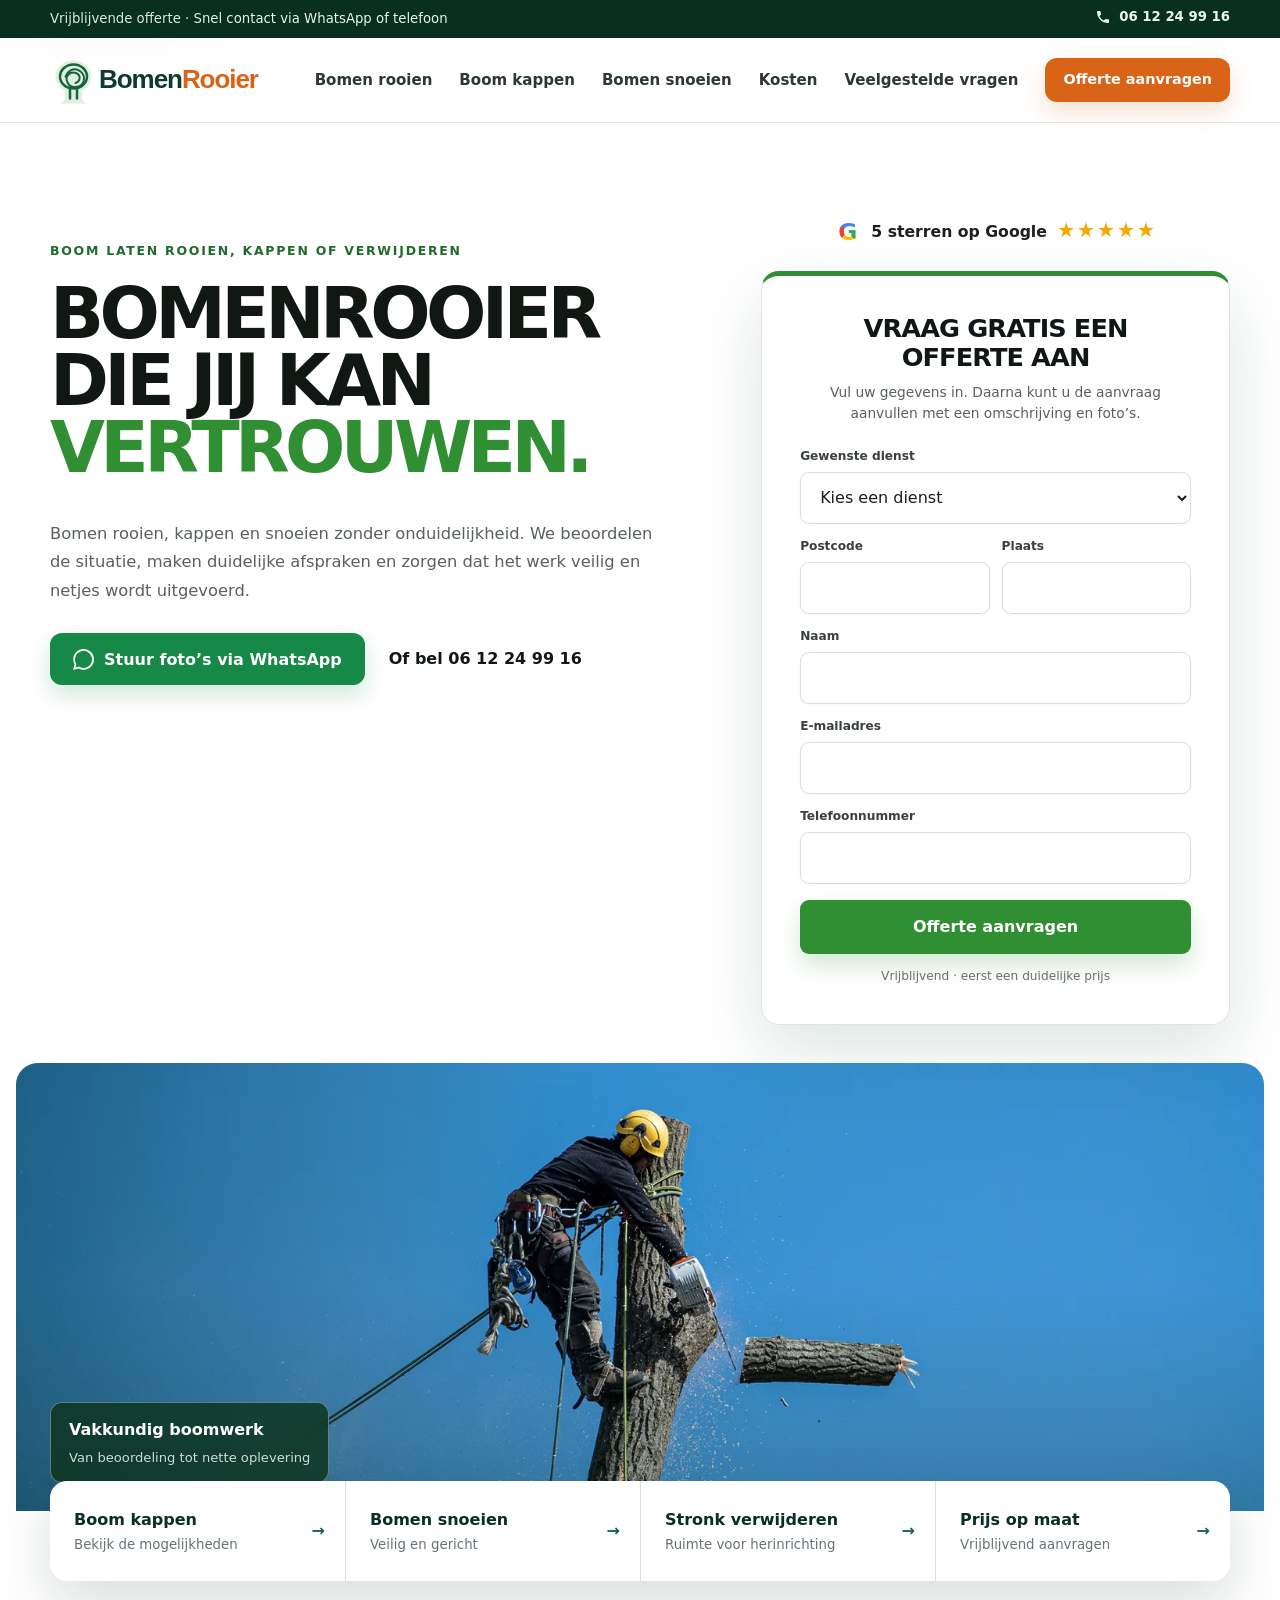
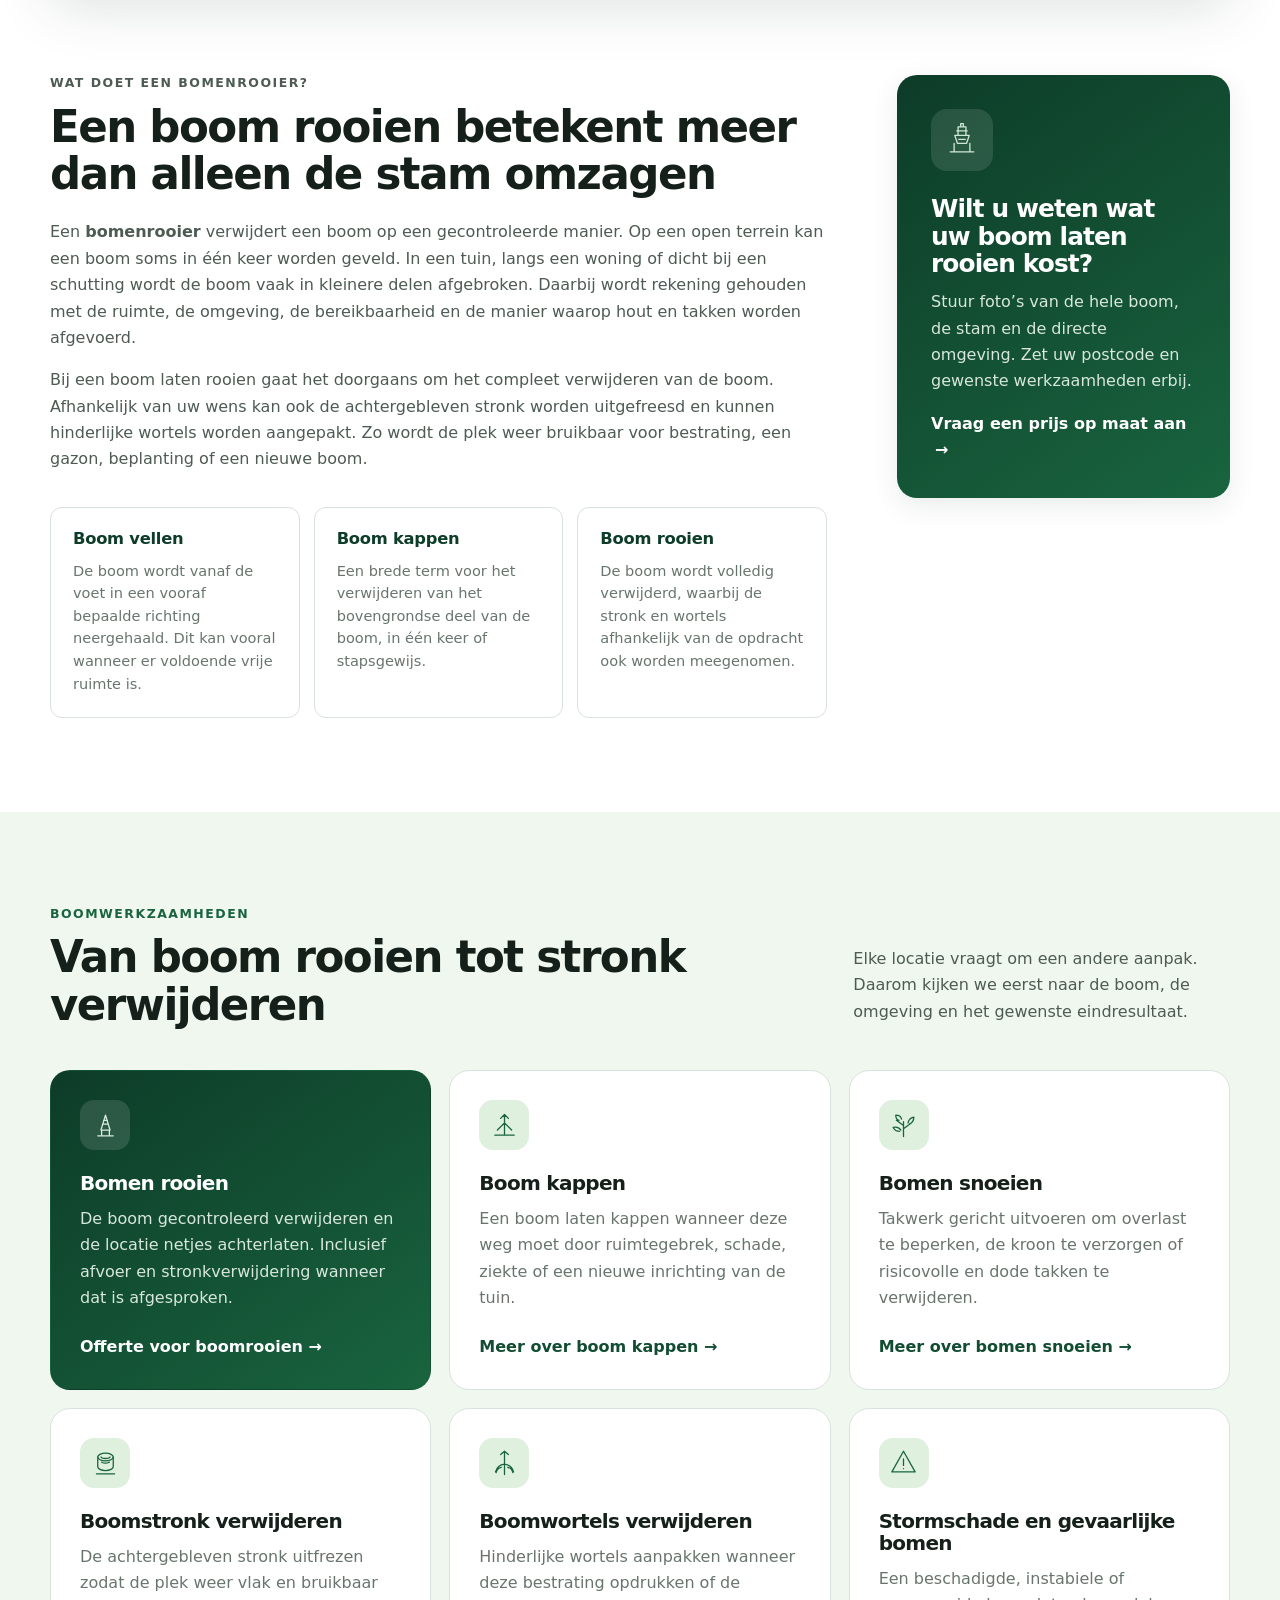
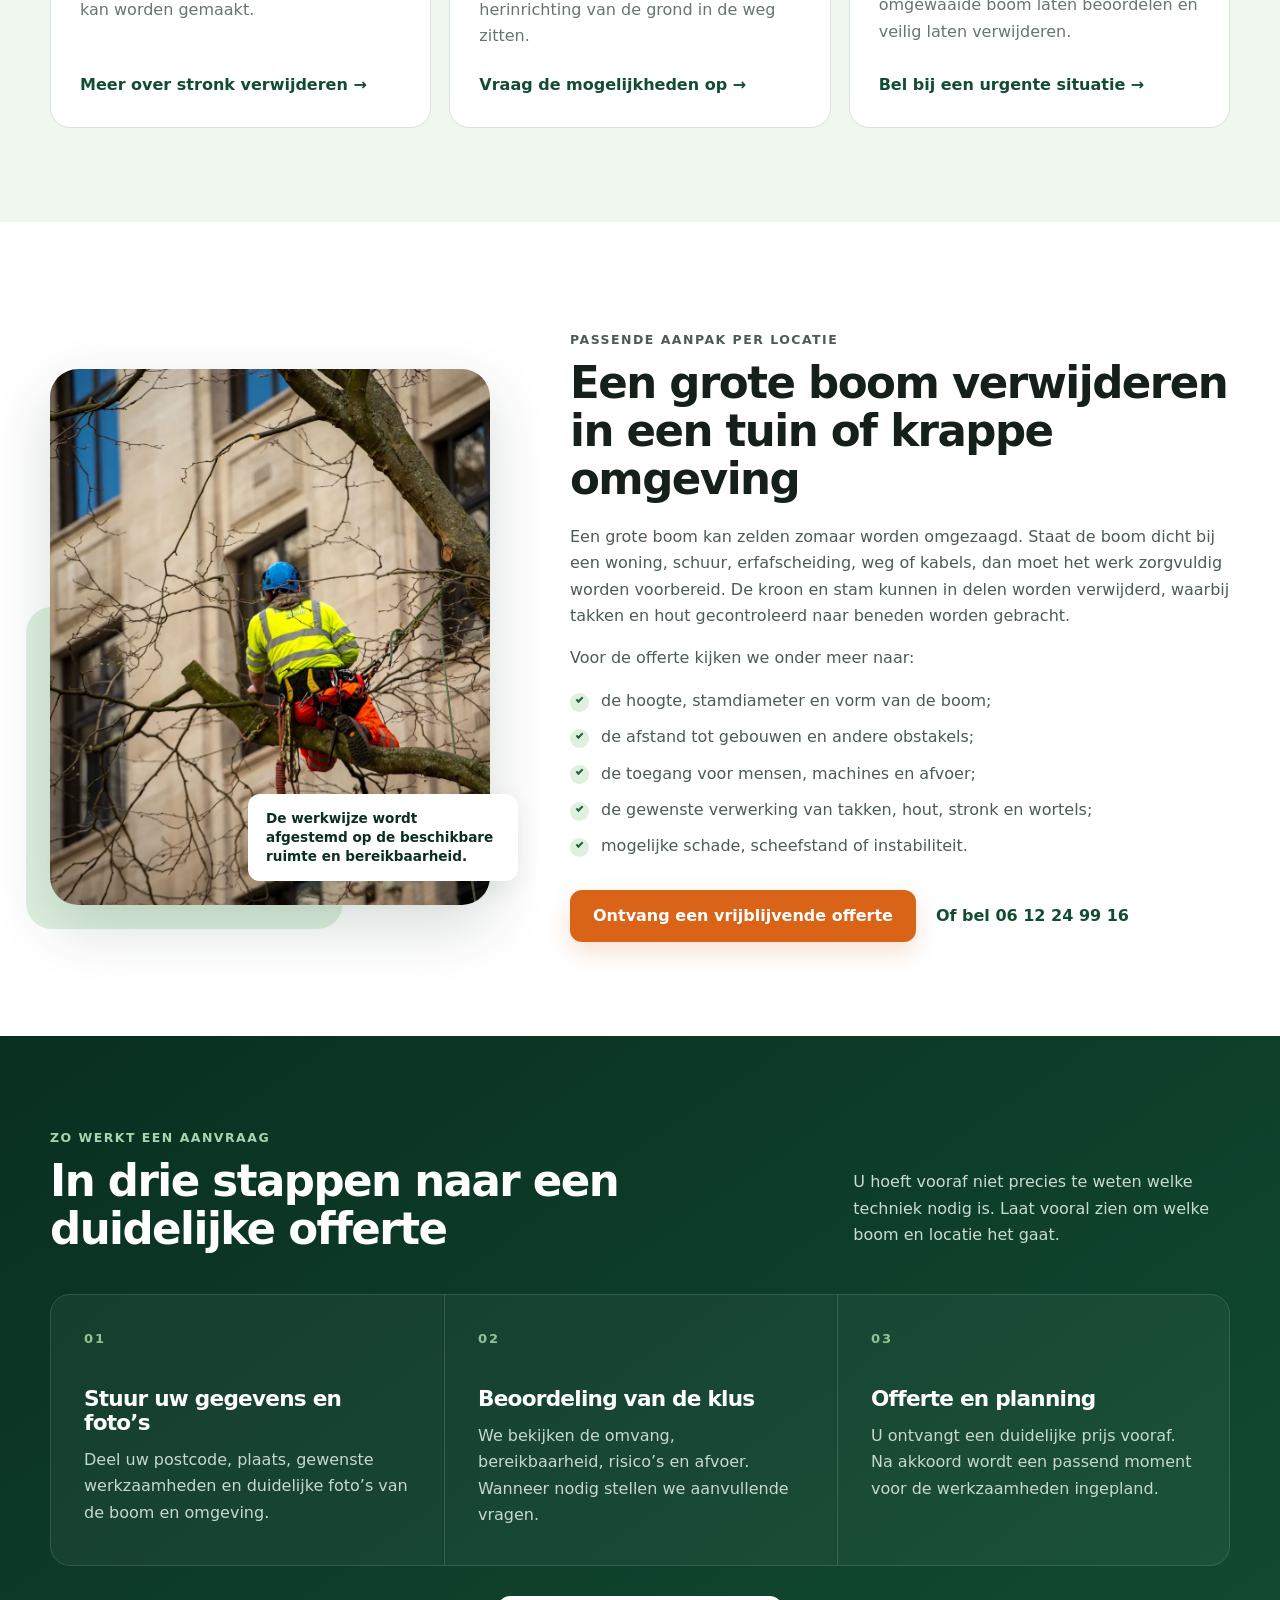
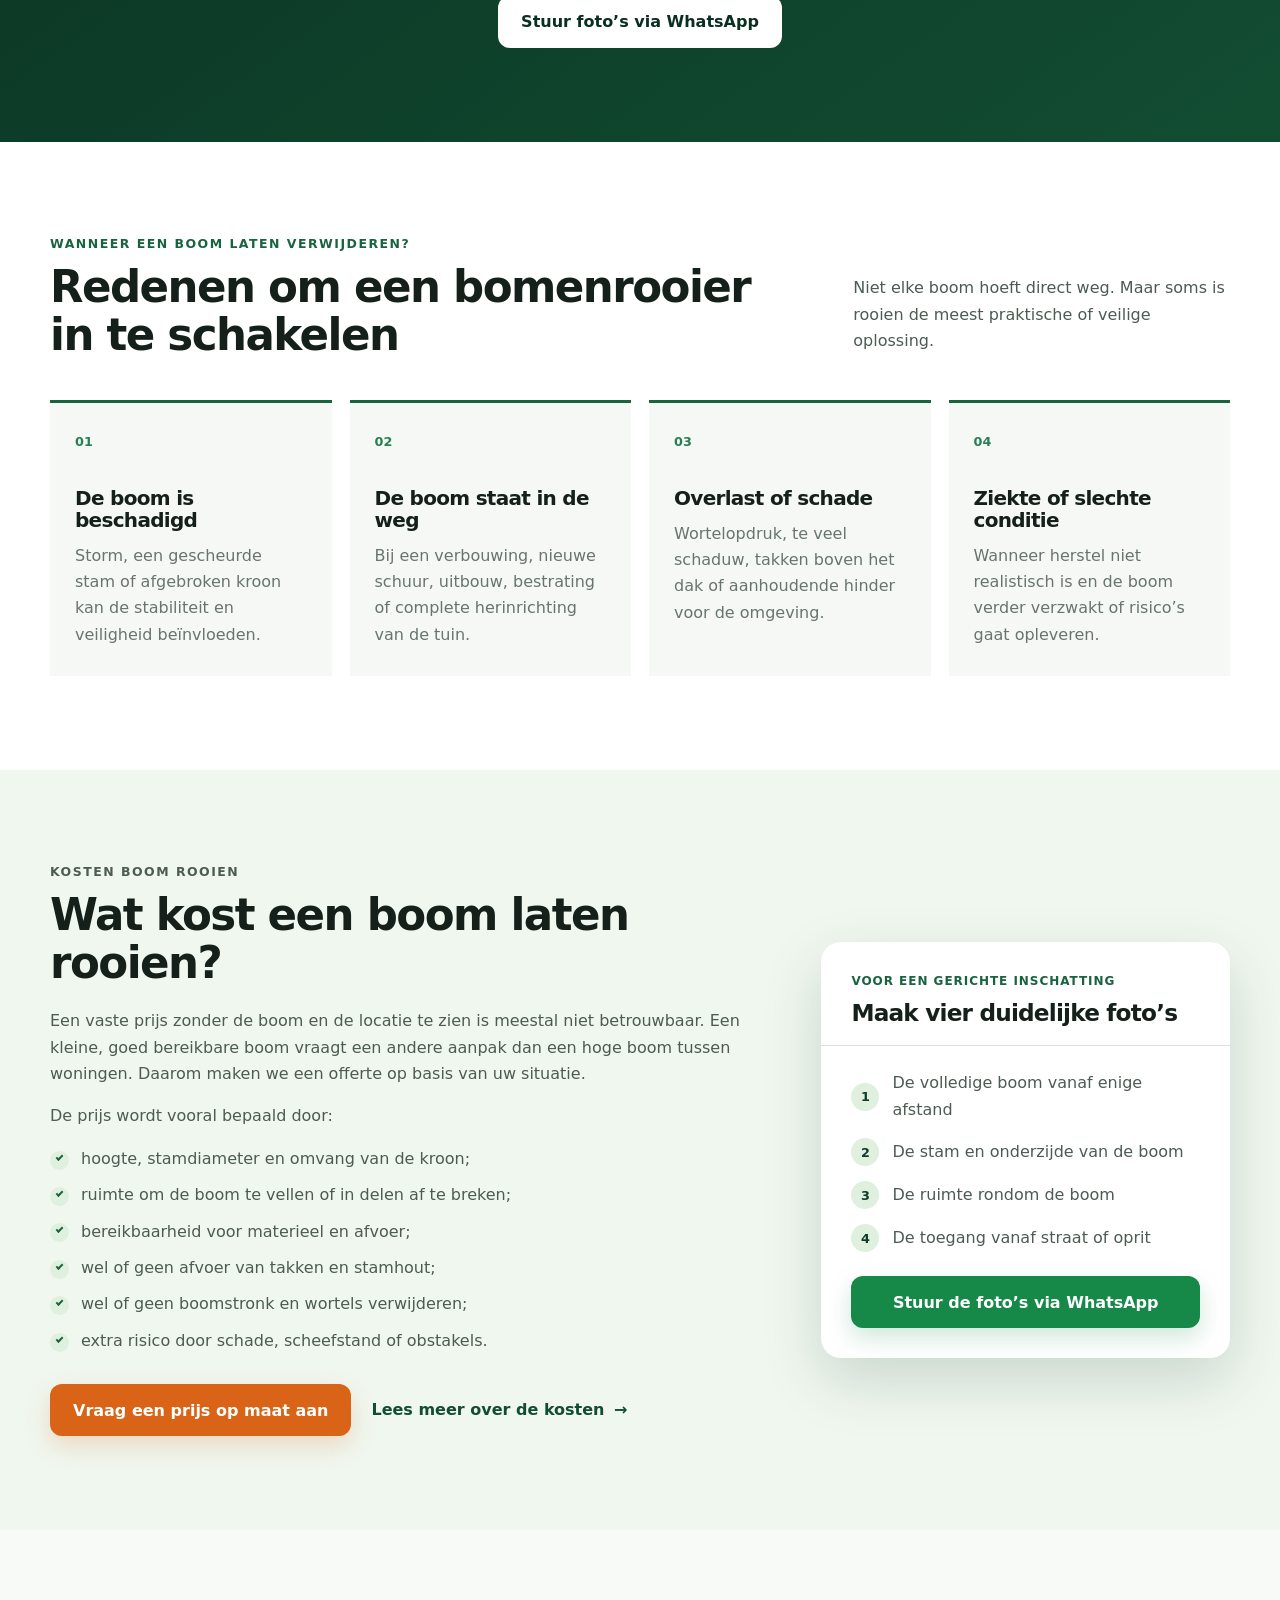
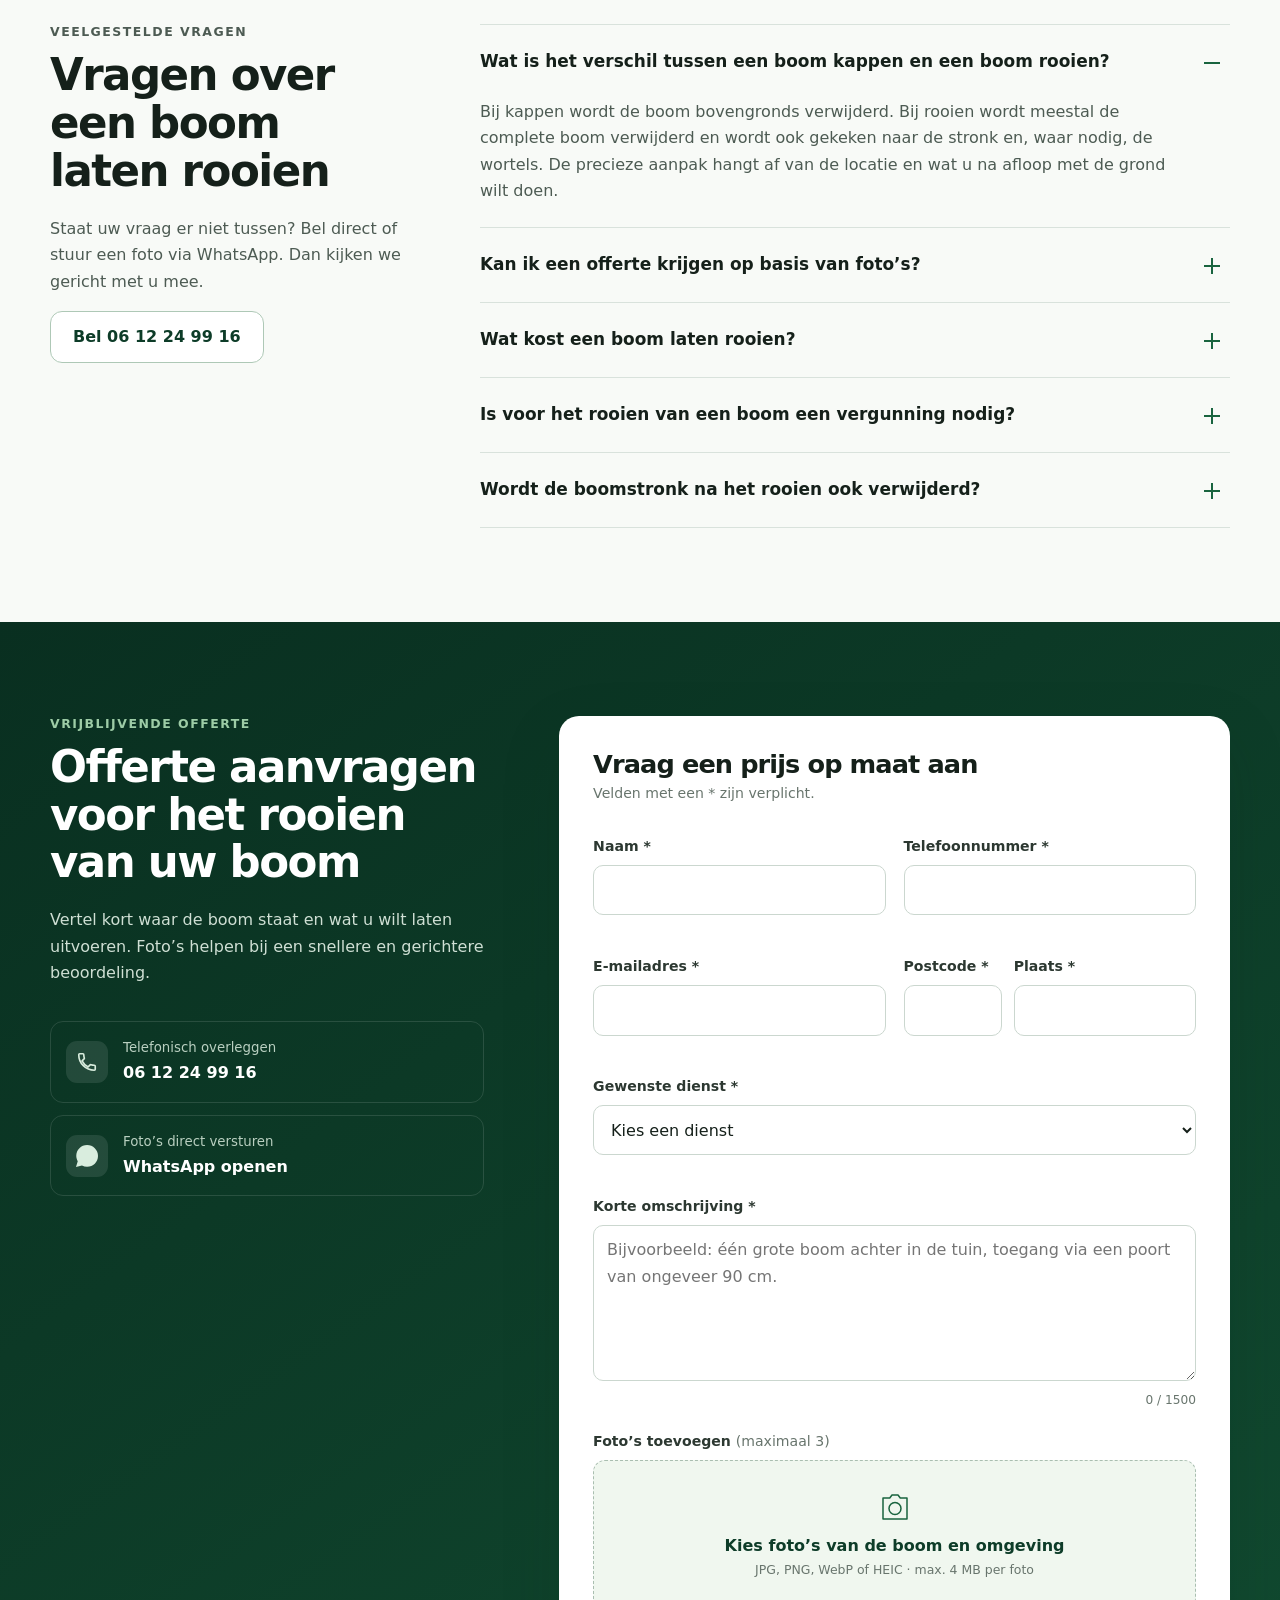
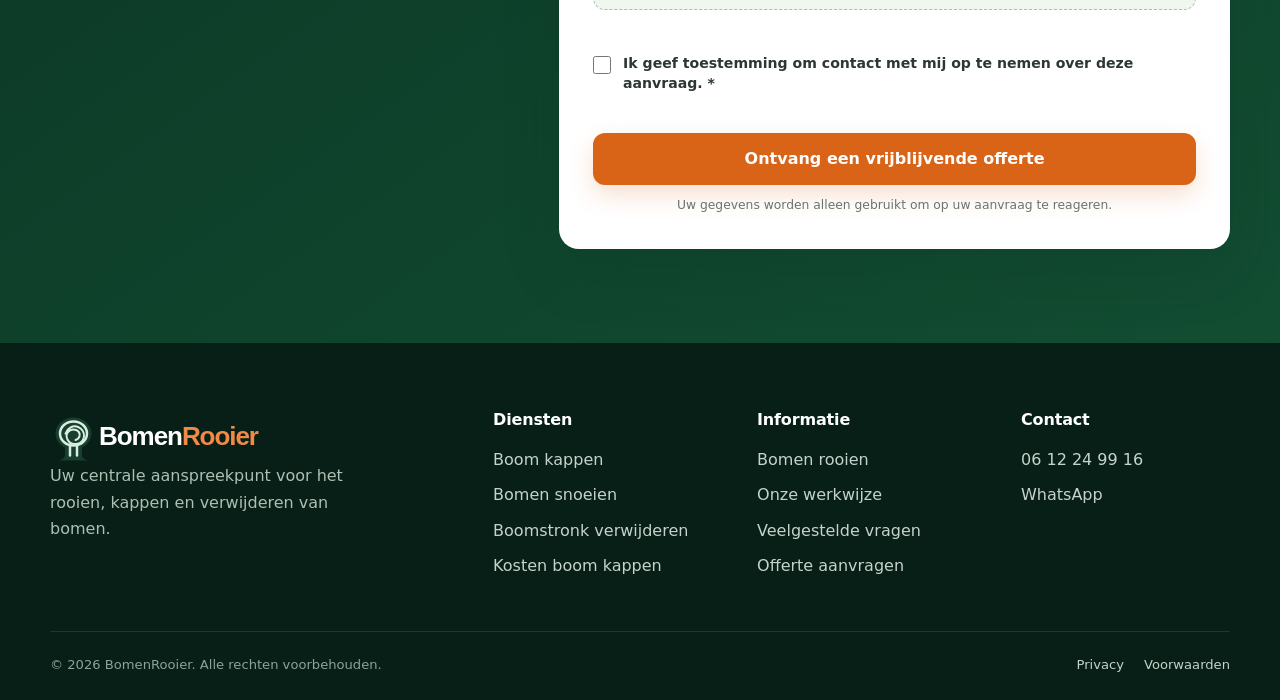
==== index.html @ 253376a5 "Implement trust-hero section with form and styles Added a new trust-hero section with styles and a q" ====
<!doctype html>
<html lang="nl">
<head>
  <meta charset="utf-8">
  <meta name="viewport" content="width=device-width, initial-scale=1, viewport-fit=cover">
  <title>Bomenrooier nodig? Boom laten rooien | BomenRooier</title>
  <meta name="description" content="Een boom laten rooien, kappen of verwijderen? Vraag BomenRooier vrijblijvend om een duidelijke offerte. Stuur foto’s via WhatsApp of bel direct.">
  <meta name="robots" content="index, follow, max-image-preview:large">
  <link rel="canonical" href="https://bomenrooier.nl/">
  <meta name="theme-color" content="#124d32">

  <meta property="og:type" content="website">
  <meta property="og:locale" content="nl_NL">
  <meta property="og:site_name" content="BomenRooier">
  <meta property="og:title" content="Uw bomenrooier voor het rooien van bomen">
  <meta property="og:description" content="Ontvang een vrijblijvende offerte voor het rooien, kappen of verwijderen van een boom.">
  <meta property="og:url" content="https://bomenrooier.nl/">
  <meta property="og:image" content="https://bomenrooier.nl/assets/images/bomenrooier-open-graph.webp">
  <meta property="og:image:width" content="1200">
  <meta property="og:image:height" content="630">
  <meta property="og:image:alt" content="BomenRooier voor het professioneel rooien van bomen">
  <meta name="twitter:card" content="summary_large_image">

  <link rel="icon" href="./favicon.svg" type="image/svg+xml">
  <link rel="apple-touch-icon" href="./assets/icons/apple-touch-icon.png">
  <link rel="manifest" href="./site.webmanifest">
  <link rel="preload" href="./assets/images/bomenrooier-boom-rooien.webp" as="image" type="image/webp" fetchpriority="high">
  <link rel="stylesheet" href="./assets/css/styles.css">


  <style>
    /* Nieuwe homepagehero – bewust met unieke klassennamen zodat de bestaande styling intact blijft. */
    .trust-hero {
      --hero-green: #2f8f32;
      --hero-green-dark: #1f6c2a;
      --hero-text: #111713;
      --hero-muted: #59615b;
      --hero-border: #dfe6df;
      background: #fff;
      overflow: hidden;
    }

    .trust-hero__top {
      display: grid;
      grid-template-columns: minmax(0, 1.14fr) minmax(380px, .86fr);
      gap: clamp(48px, 7vw, 112px);
      align-items: start;
      padding-top: clamp(56px, 7vw, 104px);
      padding-bottom: clamp(24px, 3vw, 44px);
    }

    .trust-hero__copy {
      padding-top: clamp(16px, 2.2vw, 34px);
      max-width: 760px;
    }

    .trust-hero__eyebrow {
      margin: 0 0 20px;
      color: var(--hero-green-dark);
      font-size: .78rem;
      font-weight: 800;
      letter-spacing: .14em;
      text-transform: uppercase;
    }

    .trust-hero__title {
      display: flex;
      flex-direction: column;
      gap: 0;
      margin: 0;
      color: var(--hero-text);
      font-size: clamp(3.25rem, 5.55vw, 6rem);
      font-weight: 850;
      letter-spacing: -.065em;
      line-height: .94;
      text-transform: uppercase;
    }

    .trust-hero__title span,
    .trust-hero__title strong {
      display: block;
      font: inherit;
    }

    .trust-hero__title strong {
      color: var(--hero-green);
    }

    .trust-hero__intro {
      max-width: 700px;
      margin: clamp(24px, 3vw, 38px) 0 0;
      color: var(--hero-muted);
      font-size: clamp(1.02rem, 1.25vw, 1.18rem);
      line-height: 1.75;
    }

    .trust-hero__links {
      display: flex;
      flex-wrap: wrap;
      align-items: center;
      gap: 18px 24px;
      margin-top: 28px;
    }

    .trust-hero__phone {
      color: var(--hero-text);
      font-weight: 750;
      text-decoration: none;
    }

    .trust-hero__phone:hover {
      color: var(--hero-green-dark);
      text-decoration: underline;
      text-underline-offset: 4px;
    }

    .trust-hero__conversion {
      position: relative;
      z-index: 3;
    }

    .trust-hero__rating {
      display: flex;
      align-items: center;
      justify-content: center;
      gap: 10px;
      min-height: 38px;
      margin: 0 0 20px;
      color: #1d211e;
      font-size: .98rem;
      white-space: nowrap;
    }

    .trust-hero__google {
      display: inline-grid;
      place-items: center;
      width: 27px;
      height: 27px;
      font-size: 1.45rem;
      font-weight: 900;
      line-height: 1;
      background: conic-gradient(from -45deg, #4285f4 0 25%, #34a853 0 50%, #fbbc05 0 75%, #ea4335 0);
      -webkit-background-clip: text;
      background-clip: text;
      color: transparent;
    }

    .trust-hero__stars {
      color: #f2aa00;
      font-size: 1.28rem;
      letter-spacing: .08em;
      transform: translateY(-1px);
    }

    .trust-hero__form {
      padding: clamp(26px, 3vw, 38px);
      border: 1px solid var(--hero-border);
      border-top: 5px solid var(--hero-green);
      border-radius: 18px;
      background: rgba(255, 255, 255, .98);
      box-shadow: 0 28px 70px rgba(18, 77, 50, .14);
    }

    .trust-hero__form-heading {
      margin-bottom: 22px;
      text-align: center;
    }

    .trust-hero__form-heading h2 {
      margin: 0;
      color: var(--hero-text);
      font-size: clamp(1.38rem, 2vw, 1.75rem);
      line-height: 1.15;
      text-transform: uppercase;
    }

    .trust-hero__form-heading p {
      max-width: 440px;
      margin: 10px auto 0;
      color: var(--hero-muted);
      font-size: .86rem;
      line-height: 1.5;
    }

    .trust-hero__form-row {
      display: grid;
      grid-template-columns: 1fr 1fr;
      gap: 12px;
    }

    .trust-hero__field {
      margin-bottom: 12px;
    }

    .trust-hero__field label {
      display: block;
      margin: 0 0 6px;
      color: #394139;
      font-size: .76rem;
      font-weight: 750;
    }

    .trust-hero__field input,
    .trust-hero__field select {
      width: 100%;
      min-height: 52px;
      padding: 0 15px;
      border: 1px solid #d9dfda;
      border-radius: 9px;
      background: #fff;
      color: #172018;
      font: inherit;
      box-shadow: 0 1px 3px rgba(13, 40, 24, .04);
      transition: border-color .18s ease, box-shadow .18s ease;
    }

    .trust-hero__field input:focus,
    .trust-hero__field select:focus {
      outline: none;
      border-color: var(--hero-green);
      box-shadow: 0 0 0 4px rgba(47, 143, 50, .12);
    }

    .trust-hero__submit {
      width: 100%;
      min-height: 54px;
      margin-top: 4px;
      border: 0;
      border-radius: 9px;
      background: var(--hero-green);
      color: #fff;
      font: inherit;
      font-weight: 800;
      cursor: pointer;
      box-shadow: 0 12px 24px rgba(47, 143, 50, .2);
      transition: transform .18s ease, background-color .18s ease, box-shadow .18s ease;
    }

    .trust-hero__submit:hover {
      background: var(--hero-green-dark);
      transform: translateY(-1px);
      box-shadow: 0 15px 30px rgba(31, 108, 42, .24);
    }

    .trust-hero__submit:focus-visible {
      outline: 3px solid rgba(47, 143, 50, .28);
      outline-offset: 3px;
    }

    .trust-hero__form-note {
      margin: 12px 0 0;
      color: #687069;
      font-size: .76rem;
      text-align: center;
    }

    .trust-hero__media {
      position: relative;
      width: min(100% - 32px, 1540px);
      height: clamp(330px, 35vw, 570px);
      margin: 0 auto;
      overflow: hidden;
      border-radius: 22px 22px 0 0;
      background: #dfe8df;
    }

    .trust-hero__media img {
      display: block;
      width: 100%;
      height: 100%;
      object-fit: cover;
      object-position: center 43%;
      transform: scale(1.002);
    }

    .trust-hero__media-shade {
      position: absolute;
      inset: 0;
      background:
        linear-gradient(90deg, rgba(8, 31, 18, .34), transparent 48%),
        linear-gradient(0deg, rgba(8, 31, 18, .22), transparent 50%);
      pointer-events: none;
    }

    .trust-hero__media-caption {
      position: absolute;
      inset: auto 0 28px;
      z-index: 2;
    }

    .trust-hero__media-caption p {
      display: inline-flex;
      flex-direction: column;
      gap: 3px;
      max-width: 360px;
      margin: 0;
      padding: 14px 18px;
      border: 1px solid rgba(255, 255, 255, .35);
      border-radius: 12px;
      background: rgba(13, 52, 29, .82);
      color: #fff;
      backdrop-filter: blur(10px);
    }

    .trust-hero__media-caption strong {
      font-size: 1rem;
    }

    .trust-hero__media-caption span {
      color: rgba(255, 255, 255, .82);
      font-size: .82rem;
    }

    @media (max-width: 1040px) {
      .trust-hero__top {
        grid-template-columns: minmax(0, 1fr) minmax(350px, .85fr);
        gap: 42px;
      }

      .trust-hero__title {
        font-size: clamp(3rem, 6.1vw, 4.8rem);
      }
    }

    @media (max-width: 820px) {
      .trust-hero__top {
        grid-template-columns: 1fr;
        gap: 42px;
        padding-top: 46px;
      }

      .trust-hero__copy {
        max-width: none;
        padding-top: 0;
      }

      .trust-hero__title {
        font-size: clamp(3rem, 12vw, 5rem);
      }

      .trust-hero__intro {
        max-width: 640px;
      }

      .trust-hero__conversion {
        max-width: 620px;
        width: 100%;
        margin: 0 auto;
      }

      .trust-hero__media {
        width: calc(100% - 24px);
        height: clamp(300px, 62vw, 480px);
        border-radius: 18px 18px 0 0;
      }
    }

    @media (max-width: 560px) {
      .trust-hero__top {
        padding-top: 34px;
        padding-bottom: 20px;
      }

      .trust-hero__eyebrow {
        margin-bottom: 14px;
        font-size: .7rem;
      }

      .trust-hero__title {
        font-size: clamp(2.55rem, 13.2vw, 4rem);
        letter-spacing: -.055em;
      }

      .trust-hero__intro {
        margin-top: 22px;
        font-size: .98rem;
        line-height: 1.65;
      }

      .trust-hero__links {
        align-items: stretch;
        flex-direction: column;
      }

      .trust-hero__links .button {
        width: 100%;
      }

      .trust-hero__phone {
        text-align: center;
      }

      .trust-hero__rating {
        flex-wrap: wrap;
        gap: 6px 9px;
        margin-bottom: 14px;
        font-size: .9rem;
      }

      .trust-hero__form {
        padding: 23px 18px;
        border-radius: 15px;
      }

      .trust-hero__form-row {
        grid-template-columns: 1fr;
        gap: 0;
      }

      .trust-hero__media {
        width: 100%;
        height: 330px;
        border-radius: 0;
      }

      .trust-hero__media img {
        object-position: 58% center;
      }

      .trust-hero__media-caption {
        bottom: 18px;
      }

      .trust-hero__media-caption p {
        max-width: calc(100vw - 40px);
      }
    }

    @media (prefers-reduced-motion: reduce) {
      .trust-hero__submit {
        transition: none;
      }
    }
  </style>


  <!-- Google Tag Manager: plaats de officiële GTM <script>-code hier. -->

  <script type="application/ld+json">
  {
  "@context": "https://schema.org",
  "@graph": [
    {
      "@type": "WebSite",
      "@id": "https://bomenrooier.nl/#website",
      "url": "https://bomenrooier.nl/",
      "name": "BomenRooier",
      "inLanguage": "nl-NL",
      "publisher": {
        "@id": "https://bomenrooier.nl/#organization"
      }
    },
    {
      "@type": "WebPage",
      "@id": "https://bomenrooier.nl/#webpage",
      "url": "https://bomenrooier.nl/",
      "name": "Bomenrooier nodig? Boom laten rooien | BomenRooier",
      "description": "Vrijblijvende offerte voor het rooien, kappen of verwijderen van bomen.",
      "isPartOf": {
        "@id": "https://bomenrooier.nl/#website"
      },
      "about": {
        "@id": "https://bomenrooier.nl/#service"
      },
      "primaryImageOfPage": {
        "@id": "https://bomenrooier.nl/#primaryimage"
      },
      "inLanguage": "nl-NL"
    },
    {
      "@type": "ImageObject",
      "@id": "https://bomenrooier.nl/#primaryimage",
      "url": "https://bomenrooier.nl/assets/images/bomenrooier-boom-rooien.webp",
      "contentUrl": "https://bomenrooier.nl/assets/images/bomenrooier-boom-rooien.webp",
      "width": 1600,
      "height": 1067,
      "caption": "Bomenrooier aan het werk bij het verwijderen van een boom"
    },
    {
      "@type": "Organization",
      "@id": "https://bomenrooier.nl/#organization",
      "name": "BomenRooier",
      "url": "https://bomenrooier.nl/",
      "logo": "https://bomenrooier.nl/assets/icons/logo-bomenrooier.svg",
      "telephone": "+31612249916",
      "areaServed": {
        "@type": "Country",
        "name": "Nederland"
      },
      "contactPoint": {
        "@type": "ContactPoint",
        "telephone": "+31612249916",
        "contactType": "customer service",
        "availableLanguage": "Dutch",
        "areaServed": "NL"
      }
    },
    {
      "@type": "Service",
      "@id": "https://bomenrooier.nl/#service",
      "name": "Bomen rooien en verwijderen",
      "serviceType": "Bomen rooien, bomen kappen en bomen verwijderen",
      "provider": {
        "@id": "https://bomenrooier.nl/#organization"
      },
      "areaServed": {
        "@type": "Country",
        "name": "Nederland"
      },
      "offers": {
        "@type": "Offer",
        "description": "Vrijblijvende offerte op maat",
        "url": "https://bomenrooier.nl/#offerte"
      },
      "hasOfferCatalog": {
        "@type": "OfferCatalog",
        "name": "Boomwerkzaamheden",
        "itemListElement": [
          {
            "@type": "Offer",
            "itemOffered": {
              "@type": "Service",
              "name": "Bomen rooien"
            }
          },
          {
            "@type": "Offer",
            "itemOffered": {
              "@type": "Service",
              "name": "Boom kappen"
            }
          },
          {
            "@type": "Offer",
            "itemOffered": {
              "@type": "Service",
              "name": "Bomen snoeien"
            }
          },
          {
            "@type": "Offer",
            "itemOffered": {
              "@type": "Service",
              "name": "Boomstronk verwijderen"
            }
          },
          {
            "@type": "Offer",
            "itemOffered": {
              "@type": "Service",
              "name": "Boomwortels verwijderen"
            }
          },
          {
            "@type": "Offer",
            "itemOffered": {
              "@type": "Service",
              "name": "Stormschade aan bomen"
            }
          }
        ]
      }
    },
    {
      "@type": "FAQPage",
      "@id": "https://bomenrooier.nl/#faq",
      "mainEntity": [
        {
          "@type": "Question",
          "name": "Wat is het verschil tussen een boom kappen en een boom rooien?",
          "acceptedAnswer": {
            "@type": "Answer",
            "text": "Bij kappen wordt de boom bovengronds verwijderd. Bij rooien wordt meestal de complete boom verwijderd en wordt ook gekeken naar de stronk en, waar nodig, de wortels. De precieze aanpak hangt af van de locatie en wat u na afloop met de grond wilt doen."
          }
        },
        {
          "@type": "Question",
          "name": "Kan ik een offerte krijgen op basis van foto’s?",
          "acceptedAnswer": {
            "@type": "Answer",
            "text": "Ja. Stuur via WhatsApp enkele duidelijke foto’s van de boom, de stam, de omgeving en de bereikbaarheid. Vermeld ook uw plaats en wat u wilt laten uitvoeren. Daarmee kan vaak snel een eerste inschatting worden gemaakt."
          }
        },
        {
          "@type": "Question",
          "name": "Wat kost een boom laten rooien?",
          "acceptedAnswer": {
            "@type": "Answer",
            "text": "De prijs hangt onder meer af van de hoogte en dikte van de boom, de bereikbaarheid, de beschikbare werkruimte, de afvoer van hout en groen en het verwijderen van de stronk. Daarom ontvangt u een prijs op maat."
          }
        },
        {
          "@type": "Question",
          "name": "Is voor het rooien van een boom een vergunning nodig?",
          "acceptedAnswer": {
            "@type": "Answer",
            "text": "Dat verschilt per gemeente en soms per boom. Controleer daarom altijd de lokale regels voordat de werkzaamheden starten. Bij de aanvraag kunnen we meedenken over de praktische vervolgstappen."
          }
        },
        {
          "@type": "Question",
          "name": "Wordt de boomstronk na het rooien ook verwijderd?",
          "acceptedAnswer": {
            "@type": "Answer",
            "text": "Dat hangt af van de afgesproken werkzaamheden. De boom kan bovengronds worden verwijderd terwijl de stronk blijft staan, maar de stronk kan ook worden uitgegraven of gefreesd. Geef bij uw aanvraag aan hoe u de plek na afloop wilt gebruiken."
          }
        }
      ]
    }
  ]
}
  </script>
</head>
<body>
  <!-- Google Tag Manager (noscript): plaats de officiële iframe-code direct na <body>. -->
  <a class="skip-link" href="#main-content">Ga naar de inhoud</a>

  <header class="site-header" id="site-header">
    <div class="header-top">
      <div class="container header-top__inner">
        <p>Vrijblijvende offerte · Snel contact via WhatsApp of telefoon</p>
        <div class="header-top__links">
          <a id="header-phone-link" class="tracked-contact" href="tel:+31612249916" data-action="phone_click" data-location="header" aria-label="Bel BomenRooier op 06 12 24 99 16">
            <svg aria-hidden="true" viewBox="0 0 24 24"><path d="M6.6 10.8a15.5 15.5 0 0 0 6.6 6.6l2.2-2.2a1 1 0 0 1 1-.24c1.1.37 2.3.56 3.6.56a1 1 0 0 1 1 1V20a1 1 0 0 1-1 1C10.6 21 3 13.4 3 4a1 1 0 0 1 1-1h3.5a1 1 0 0 1 1 1c0 1.25.2 2.46.57 3.58a1 1 0 0 1-.25 1.02L6.6 10.8Z"/></svg>
            06 12 24 99 16
          </a>
        </div>
      </div>
    </div>

    <div class="container nav-wrap">
      <a class="brand" href="./" aria-label="BomenRooier homepage">
        <img src="./assets/icons/logo-bomenrooier.svg" width="210" height="52" alt="BomenRooier">
      </a>

      <button class="nav-toggle" id="nav-toggle" type="button" aria-expanded="false" aria-controls="primary-navigation" aria-label="Menu openen">
        <span></span><span></span><span></span>
      </button>

      <nav class="primary-nav" id="primary-navigation" aria-label="Hoofdnavigatie">
        <a href="#bomen-rooien" aria-current="page">Bomen rooien</a>
        <a href="./boom-kappen/" data-action="internal_link_click" data-location="header" data-service="boom-kappen">Boom kappen</a>
        <a href="./bomen-snoeien/" data-action="internal_link_click" data-location="header" data-service="bomen-snoeien">Bomen snoeien</a>
        <a href="./boom-kappen-kosten/" data-action="internal_link_click" data-location="header" data-service="boom-kappen-kosten">Kosten</a>
        <a href="#faq">Veelgestelde vragen</a>
        <a id="nav-offer-link" class="button button--small button--primary" href="#offerte" data-action="internal_link_click" data-location="header">Offerte aanvragen</a>
      </nav>
    </div>
  </header>

  <main id="main-content">

    <section class="trust-hero" aria-labelledby="hero-title">
      <div class="container trust-hero__top">
        <div class="trust-hero__copy">
          <p class="trust-hero__eyebrow">Boom laten rooien, kappen of verwijderen</p>
          <h1 id="hero-title" class="trust-hero__title">
            <span>Bomenrooier</span>
            <span>die jij kan</span>
            <strong>vertrouwen.</strong>
          </h1>
          <p class="trust-hero__intro">
            Bomen rooien, kappen en snoeien zonder onduidelijkheid. We beoordelen de situatie,
            maken duidelijke afspraken en zorgen dat het werk veilig en netjes wordt uitgevoerd.
          </p>
          <div class="trust-hero__links">
            <a class="button button--whatsapp tracked-contact"
               href="https://wa.me/31612249916?text=Hallo%20BomenRooier%2C%20ik%20wil%20graag%20een%20vrijblijvende%20offerte%20aanvragen.%20Ik%20stuur%20zo%20enkele%20foto%27s."
               data-action="whatsapp_click"
               data-location="hero"
               target="_blank"
               rel="noopener">
              <svg aria-hidden="true" viewBox="0 0 24 24"><path d="M20.5 3.5A11.8 11.8 0 0 0 12.1 0C5.6 0 .3 5.3.3 11.8c0 2.1.6 4.1 1.6 5.9L0 24l6.5-1.7a11.8 11.8 0 0 0 5.6 1.4h.1C18.7 23.7 24 18.4 24 11.9c0-3.2-1.2-6.2-3.5-8.4Zm-8.3 18.2h-.1a9.8 9.8 0 0 1-5-1.4l-.4-.2-3.8 1 1-3.7-.2-.4a9.8 9.8 0 1 1 8.5 4.7Z"/></svg>
              Stuur foto’s via WhatsApp
            </a>
            <a class="trust-hero__phone tracked-contact"
               href="tel:+31612249916"
               data-action="phone_click"
               data-location="hero">
              Of bel 06 12 24 99 16
            </a>
          </div>
        </div>

        <div class="trust-hero__conversion">
          <div class="trust-hero__rating" aria-label="BomenRooier heeft vijf sterren op Google">
            <span class="trust-hero__google" aria-hidden="true">G</span>
            <strong>5 sterren op Google</strong>
            <span class="trust-hero__stars" aria-hidden="true">★★★★★</span>
          </div>

          <form class="trust-hero__form" id="hero-quick-form">
            <div class="trust-hero__form-heading">
              <h2>Vraag gratis een offerte aan</h2>
              <p>Vul uw gegevens in. Daarna kunt u de aanvraag aanvullen met een omschrijving en foto’s.</p>
            </div>

            <div class="trust-hero__field trust-hero__field--full">
              <label for="hero-service">Gewenste dienst</label>
              <select id="hero-service" name="hero_service" required>
                <option value="">Kies een dienst</option>
                <option value="Bomen rooien">Bomen rooien</option>
                <option value="Boom kappen">Boom kappen</option>
                <option value="Boom verwijderen">Boom verwijderen</option>
                <option value="Bomen snoeien">Bomen snoeien</option>
                <option value="Boomstronk verwijderen">Boomstronk verwijderen</option>
                <option value="Boomwortels verwijderen">Boomwortels verwijderen</option>
                <option value="Stormschade of gevaarlijke boom">Stormschade of gevaarlijke boom</option>
                <option value="Advies kapvergunning">Advies over kapvergunning</option>
                <option value="Anders">Anders</option>
              </select>
            </div>

            <div class="trust-hero__form-row">
              <div class="trust-hero__field">
                <label for="hero-postal-code">Postcode</label>
                <input id="hero-postal-code" name="hero_postal_code" type="text" autocomplete="postal-code" required maxlength="12">
              </div>
              <div class="trust-hero__field">
                <label for="hero-city">Plaats</label>
                <input id="hero-city" name="hero_city" type="text" autocomplete="address-level2" required maxlength="100">
              </div>
            </div>

            <div class="trust-hero__field trust-hero__field--full">
              <label for="hero-name">Naam</label>
              <input id="hero-name" name="hero_name" type="text" autocomplete="name" required maxlength="100">
            </div>

            <div class="trust-hero__field trust-hero__field--full">
              <label for="hero-email">E-mailadres</label>
              <input id="hero-email" name="hero_email" type="email" autocomplete="email" required maxlength="160">
            </div>

            <div class="trust-hero__field trust-hero__field--full">
              <label for="hero-phone-number">Telefoonnummer</label>
              <input id="hero-phone-number" name="hero_phone" type="tel" autocomplete="tel" inputmode="tel" required maxlength="30">
            </div>

            <button class="trust-hero__submit" type="submit">Offerte aanvragen</button>
            <p class="trust-hero__form-note">Vrijblijvend · eerst een duidelijke prijs</p>
          </form>
        </div>
      </div>

      <div class="trust-hero__media">
        <img
          src="./assets/images/bomenrooier-boom-rooien.webp"
          width="1600"
          height="1067"
          alt="Bomenrooier die veilig aan een boom werkt"
          fetchpriority="high"
          decoding="async">
        <div class="trust-hero__media-shade" aria-hidden="true"></div>
        <div class="container trust-hero__media-caption">
          <p><strong>Vakkundig boomwerk</strong><span>Van beoordeling tot nette oplevering</span></p>
        </div>
      </div>
    </section>

    <section class="service-strip" aria-label="Populaire boomwerkzaamheden">
      <div class="container service-strip__grid">
        <a href="./boom-kappen/" data-action="internal_link_click" data-location="hero" data-service="boom-kappen"><span>Boom kappen</span><small>Bekijk de mogelijkheden</small></a>
        <a href="./bomen-snoeien/" data-action="internal_link_click" data-location="hero" data-service="bomen-snoeien"><span>Bomen snoeien</span><small>Veilig en gericht</small></a>
        <a href="./boomstronk-verwijderen/" data-action="internal_link_click" data-location="hero" data-service="boomstronk-verwijderen"><span>Stronk verwijderen</span><small>Ruimte voor herinrichting</small></a>
        <a href="#offerte" data-action="internal_link_click" data-location="hero" data-service="offerte"><span>Prijs op maat</span><small>Vrijblijvend aanvragen</small></a>
      </div>
    </section>

    <section class="section" id="bomen-rooien" aria-labelledby="what-title">
      <div class="container split split--intro">
        <div class="split__content">
          <p class="eyebrow">Wat doet een bomenrooier?</p>
          <h2 id="what-title">Een boom rooien betekent meer dan alleen de stam omzagen</h2>
          <p>Een <strong>bomenrooier</strong> verwijdert een boom op een gecontroleerde manier. Op een open terrein kan een boom soms in één keer worden geveld. In een tuin, langs een woning of dicht bij een schutting wordt de boom vaak in kleinere delen afgebroken. Daarbij wordt rekening gehouden met de ruimte, de omgeving, de bereikbaarheid en de manier waarop hout en takken worden afgevoerd.</p>
          <p>Bij een boom laten rooien gaat het doorgaans om het compleet verwijderen van de boom. Afhankelijk van uw wens kan ook de achtergebleven stronk worden uitgefreesd en kunnen hinderlijke wortels worden aangepakt. Zo wordt de plek weer bruikbaar voor bestrating, een gazon, beplanting of een nieuwe boom.</p>
          <div class="definition-grid">
            <article>
              <h3>Boom vellen</h3>
              <p>De boom wordt vanaf de voet in een vooraf bepaalde richting neergehaald. Dit kan vooral wanneer er voldoende vrije ruimte is.</p>
            </article>
            <article>
              <h3>Boom kappen</h3>
              <p>Een brede term voor het verwijderen van het bovengrondse deel van de boom, in één keer of stapsgewijs.</p>
            </article>
            <article>
              <h3>Boom rooien</h3>
              <p>De boom wordt volledig verwijderd, waarbij de stronk en wortels afhankelijk van de opdracht ook worden meegenomen.</p>
            </article>
          </div>
        </div>
        <aside class="quote-panel" aria-label="Snel een inschatting ontvangen">
          <div class="quote-panel__icon">
            <svg aria-hidden="true" viewBox="0 0 64 64"><path d="M14 50h36M20 50V37m24 13V37M25 37h14l4-12H21l4 12Zm1-12V12h12v13M30 12V7h4v5"/><path d="M24 18h16M27 31h10"/></svg>
          </div>
          <h3>Wilt u weten wat uw boom laten rooien kost?</h3>
          <p>Stuur foto’s van de hele boom, de stam en de directe omgeving. Zet uw postcode en gewenste werkzaamheden erbij.</p>
          <a id="intro-whatsapp" class="text-link tracked-contact" href="https://wa.me/31612249916?text=Hallo%20BomenRooier%2C%20ik%20wil%20graag%20een%20prijs%20op%20maat%20voor%20het%20rooien%20van%20een%20boom." data-action="whatsapp_click" data-location="services" target="_blank" rel="noopener">Vraag een prijs op maat aan <span aria-hidden="true">→</span></a>
        </aside>
      </div>
    </section>

    <section class="section section--tint" id="diensten" aria-labelledby="services-title">
      <div class="container">
        <div class="section-heading">
          <div>
            <p class="eyebrow">Boomwerkzaamheden</p>
            <h2 id="services-title">Van boom rooien tot stronk verwijderen</h2>
          </div>
          <p>Elke locatie vraagt om een andere aanpak. Daarom kijken we eerst naar de boom, de omgeving en het gewenste eindresultaat.</p>
        </div>

        <div class="cards-grid">
          <article class="service-card service-card--featured">
            <div class="service-card__icon"><svg aria-hidden="true" viewBox="0 0 48 48"><path d="M12 40h24M18 40v-9h12v9M17 31l7-23 7 23M20 22h8M21 16h6"/></svg></div>
            <h3>Bomen rooien</h3>
            <p>De boom gecontroleerd verwijderen en de locatie netjes achterlaten. Inclusief afvoer en stronkverwijdering wanneer dat is afgesproken.</p>
            <a href="#offerte" data-action="internal_link_click" data-location="services" data-service="bomen-rooien">Offerte voor boomrooien <span aria-hidden="true">→</span></a>
          </article>

          <article class="service-card">
            <div class="service-card__icon"><svg aria-hidden="true" viewBox="0 0 48 48"><path d="M9 39h30M24 39V20M24 20 13 31M24 20l11 11M24 20V7M18 13l6-6 6 6"/></svg></div>
            <h3>Boom kappen</h3>
            <p>Een boom laten kappen wanneer deze weg moet door ruimtegebrek, schade, ziekte of een nieuwe inrichting van de tuin.</p>
            <a href="./boom-kappen/" data-action="internal_link_click" data-location="services" data-service="boom-kappen">Meer over boom kappen <span aria-hidden="true">→</span></a>
          </article>

          <article class="service-card">
            <div class="service-card__icon"><svg aria-hidden="true" viewBox="0 0 48 48"><path d="M24 41V18M24 24 13 16M24 29l12-9M17 16c-3-1-5-4-5-8 4 0 8 2 9 6M31 20c1-5 4-8 9-9 0 5-2 9-7 11M18 33c-5 0-8-2-10-6 5-1 9 0 12 4"/></svg></div>
            <h3>Bomen snoeien</h3>
            <p>Takwerk gericht uitvoeren om overlast te beperken, de kroon te verzorgen of risicovolle en dode takken te verwijderen.</p>
            <a href="./bomen-snoeien/" data-action="internal_link_click" data-location="services" data-service="bomen-snoeien">Meer over bomen snoeien <span aria-hidden="true">→</span></a>
          </article>

          <article class="service-card">
            <div class="service-card__icon"><svg aria-hidden="true" viewBox="0 0 48 48"><ellipse cx="24" cy="14" rx="12" ry="6"/><path d="M12 14v15c0 3 5 6 12 6s12-3 12-6V14M17 14c2 3 12 3 14 0M18 22c4 2 8 2 12 0M10 40h28"/></svg></div>
            <h3>Boomstronk verwijderen</h3>
            <p>De achtergebleven stronk uitfrezen zodat de plek weer vlak en bruikbaar kan worden gemaakt.</p>
            <a href="./boomstronk-verwijderen/" data-action="internal_link_click" data-location="services" data-service="boomstronk-verwijderen">Meer over stronk verwijderen <span aria-hidden="true">→</span></a>
          </article>

          <article class="service-card">
            <div class="service-card__icon"><svg aria-hidden="true" viewBox="0 0 48 48"><path d="M24 5v20M18 10l6-5 6 5M24 25c-8 1-12 5-14 12M24 25c8 1 12 5 14 12M24 25v16M19 30c-5 1-7 4-8 8M29 30c5 1 7 4 8 8"/></svg></div>
            <h3>Boomwortels verwijderen</h3>
            <p>Hinderlijke wortels aanpakken wanneer deze bestrating opdrukken of de herinrichting van de grond in de weg zitten.</p>
            <a href="#offerte" data-action="internal_link_click" data-location="services" data-service="boomwortels-verwijderen">Vraag de mogelijkheden op <span aria-hidden="true">→</span></a>
          </article>

          <article class="service-card">
            <div class="service-card__icon"><svg aria-hidden="true" viewBox="0 0 48 48"><path d="m24 5 18 32H6L24 5Z"/><path d="M24 17v10M24 32h.01"/></svg></div>
            <h3>Stormschade en gevaarlijke bomen</h3>
            <p>Een beschadigde, instabiele of omgewaaide boom laten beoordelen en veilig laten verwijderen.</p>
            <a href="tel:+31612249916" class="tracked-contact" data-action="phone_click" data-location="services" data-service="stormschade">Bel bij een urgente situatie <span aria-hidden="true">→</span></a>
          </article>
        </div>
      </div>
    </section>

    <section class="section media-section" aria-labelledby="safe-title">
      <div class="container media-section__grid">
        <figure class="media-section__image">
          <img src="./assets/images/boomverzorger-klimwerk.webp" width="986" height="1200" alt="Boomverzorger met klimuitrusting die veilig in een boom werkt" loading="lazy" decoding="async">
          <figcaption>De werkwijze wordt afgestemd op de beschikbare ruimte en bereikbaarheid.</figcaption>
        </figure>
        <div class="media-section__content">
          <p class="eyebrow">Passende aanpak per locatie</p>
          <h2 id="safe-title">Een grote boom verwijderen in een tuin of krappe omgeving</h2>
          <p>Een grote boom kan zelden zomaar worden omgezaagd. Staat de boom dicht bij een woning, schuur, erfafscheiding, weg of kabels, dan moet het werk zorgvuldig worden voorbereid. De kroon en stam kunnen in delen worden verwijderd, waarbij takken en hout gecontroleerd naar beneden worden gebracht.</p>
          <p>Voor de offerte kijken we onder meer naar:</p>
          <ul class="check-list">
            <li>de hoogte, stamdiameter en vorm van de boom;</li>
            <li>de afstand tot gebouwen en andere obstakels;</li>
            <li>de toegang voor mensen, machines en afvoer;</li>
            <li>de gewenste verwerking van takken, hout, stronk en wortels;</li>
            <li>mogelijke schade, scheefstand of instabiliteit.</li>
          </ul>
          <div class="inline-actions">
            <a id="safety-offer" class="button button--primary" href="#offerte" data-action="internal_link_click" data-location="services">Ontvang een vrijblijvende offerte</a>
            <a id="safety-phone" class="plain-phone tracked-contact" href="tel:+31612249916" data-action="phone_click" data-location="services">Of bel 06 12 24 99 16</a>
          </div>
        </div>
      </div>
    </section>

    <section class="section section--dark" id="werkwijze" aria-labelledby="process-title">
      <div class="container">
        <div class="section-heading section-heading--light">
          <div>
            <p class="eyebrow">Zo werkt een aanvraag</p>
            <h2 id="process-title">In drie stappen naar een duidelijke offerte</h2>
          </div>
          <p>U hoeft vooraf niet precies te weten welke techniek nodig is. Laat vooral zien om welke boom en locatie het gaat.</p>
        </div>
        <ol class="process-grid">
          <li>
            <span class="process-grid__number">01</span>
            <h3>Stuur uw gegevens en foto’s</h3>
            <p>Deel uw postcode, plaats, gewenste werkzaamheden en duidelijke foto’s van de boom en omgeving.</p>
          </li>
          <li>
            <span class="process-grid__number">02</span>
            <h3>Beoordeling van de klus</h3>
            <p>We bekijken de omvang, bereikbaarheid, risico’s en afvoer. Wanneer nodig stellen we aanvullende vragen.</p>
          </li>
          <li>
            <span class="process-grid__number">03</span>
            <h3>Offerte en planning</h3>
            <p>U ontvangt een duidelijke prijs vooraf. Na akkoord wordt een passend moment voor de werkzaamheden ingepland.</p>
          </li>
        </ol>
        <div class="process-cta">
          <a id="process-whatsapp" class="button button--light tracked-contact" href="https://wa.me/31612249916?text=Hallo%20BomenRooier%2C%20ik%20stuur%20graag%20foto%27s%20voor%20een%20vrijblijvende%20offerte." data-action="whatsapp_click" data-location="services" target="_blank" rel="noopener">Stuur foto’s via WhatsApp</a>
        </div>
      </div>
    </section>

    <section class="section" aria-labelledby="when-title">
      <div class="container">
        <div class="section-heading">
          <div>
            <p class="eyebrow">Wanneer een boom laten verwijderen?</p>
            <h2 id="when-title">Redenen om een bomenrooier in te schakelen</h2>
          </div>
          <p>Niet elke boom hoeft direct weg. Maar soms is rooien de meest praktische of veilige oplossing.</p>
        </div>
        <div class="reasons-grid">
          <article><span>01</span><h3>De boom is beschadigd</h3><p>Storm, een gescheurde stam of afgebroken kroon kan de stabiliteit en veiligheid beïnvloeden.</p></article>
          <article><span>02</span><h3>De boom staat in de weg</h3><p>Bij een verbouwing, nieuwe schuur, uitbouw, bestrating of complete herinrichting van de tuin.</p></article>
          <article><span>03</span><h3>Overlast of schade</h3><p>Wortelopdruk, te veel schaduw, takken boven het dak of aanhoudende hinder voor de omgeving.</p></article>
          <article><span>04</span><h3>Ziekte of slechte conditie</h3><p>Wanneer herstel niet realistisch is en de boom verder verzwakt of risico’s gaat opleveren.</p></article>
        </div>
      </div>
    </section>

    <section class="section section--tint" id="kosten" aria-labelledby="cost-title">
      <div class="container cost-grid">
        <div class="cost-grid__content">
          <p class="eyebrow">Kosten boom rooien</p>
          <h2 id="cost-title">Wat kost een boom laten rooien?</h2>
          <p>Een vaste prijs zonder de boom en de locatie te zien is meestal niet betrouwbaar. Een kleine, goed bereikbare boom vraagt een andere aanpak dan een hoge boom tussen woningen. Daarom maken we een offerte op basis van uw situatie.</p>
          <p>De prijs wordt vooral bepaald door:</p>
          <ul class="check-list">
            <li>hoogte, stamdiameter en omvang van de kroon;</li>
            <li>ruimte om de boom te vellen of in delen af te breken;</li>
            <li>bereikbaarheid voor materieel en afvoer;</li>
            <li>wel of geen afvoer van takken en stamhout;</li>
            <li>wel of geen boomstronk en wortels verwijderen;</li>
            <li>extra risico door schade, scheefstand of obstakels.</li>
          </ul>
          <div class="inline-actions">
            <a id="cost-offer" class="button button--primary" href="#offerte" data-action="internal_link_click" data-location="costs">Vraag een prijs op maat aan</a>
            <a href="./boom-kappen-kosten/" class="text-link" data-action="internal_link_click" data-location="costs" data-service="boom-kappen-kosten">Lees meer over de kosten <span aria-hidden="true">→</span></a>
          </div>
        </div>
        <aside class="cost-card">
          <div class="cost-card__top">
            <span class="cost-card__label">Voor een gerichte inschatting</span>
            <h3>Maak vier duidelijke foto’s</h3>
          </div>
          <ol>
            <li><span>1</span>De volledige boom vanaf enige afstand</li>
            <li><span>2</span>De stam en onderzijde van de boom</li>
            <li><span>3</span>De ruimte rondom de boom</li>
            <li><span>4</span>De toegang vanaf straat of oprit</li>
          </ol>
          <a id="cost-whatsapp" class="button button--whatsapp button--full tracked-contact" href="https://wa.me/31612249916?text=Hallo%20BomenRooier%2C%20ik%20wil%20graag%20een%20prijsindicatie.%20Ik%20stuur%20foto%27s%20van%20de%20boom%2C%20stam%2C%20omgeving%20en%20toegang." data-action="whatsapp_click" data-location="costs" target="_blank" rel="noopener">Stuur de foto’s via WhatsApp</a>
        </aside>
      </div>
    </section>

    <section class="section section--faq" id="faq" aria-labelledby="faq-title">
      <div class="container faq-grid">
        <div class="faq-intro">
          <p class="eyebrow">Veelgestelde vragen</p>
          <h2 id="faq-title">Vragen over een boom laten rooien</h2>
          <p>Staat uw vraag er niet tussen? Bel direct of stuur een foto via WhatsApp. Dan kijken we gericht met u mee.</p>
          <a id="faq-phone" class="button button--secondary tracked-contact" href="tel:+31612249916" data-action="phone_click" data-location="footer">Bel 06 12 24 99 16</a>
        </div>
        <div class="accordion" data-accordion>
          <details open>
            <summary>Wat is het verschil tussen een boom kappen en een boom rooien?</summary>
            <div><p>Bij kappen wordt de boom bovengronds verwijderd. Bij rooien wordt meestal de complete boom verwijderd en wordt ook gekeken naar de stronk en, waar nodig, de wortels. De precieze aanpak hangt af van de locatie en wat u na afloop met de grond wilt doen.</p></div>
          </details>
          <details>
            <summary>Kan ik een offerte krijgen op basis van foto’s?</summary>
            <div><p>Ja. Stuur via WhatsApp enkele duidelijke foto’s van de boom, de stam, de omgeving en de bereikbaarheid. Vermeld ook uw plaats en wat u wilt laten uitvoeren. Daarmee kan vaak snel een eerste inschatting worden gemaakt.</p></div>
          </details>
          <details>
            <summary>Wat kost een boom laten rooien?</summary>
            <div><p>De prijs hangt onder meer af van de hoogte en dikte van de boom, de bereikbaarheid, de beschikbare werkruimte, de afvoer van hout en groen en het verwijderen van de stronk. Daarom ontvangt u een prijs op maat.</p></div>
          </details>
          <details>
            <summary>Is voor het rooien van een boom een vergunning nodig?</summary>
            <div><p>Dat verschilt per gemeente en soms per boom. Controleer daarom altijd de lokale regels voordat de werkzaamheden starten. Bij de aanvraag kunnen we meedenken over de praktische vervolgstappen.</p></div>
          </details>
          <details>
            <summary>Wordt de boomstronk na het rooien ook verwijderd?</summary>
            <div><p>Dat hangt af van de afgesproken werkzaamheden. De boom kan bovengronds worden verwijderd terwijl de stronk blijft staan, maar de stronk kan ook worden uitgegraven of gefreesd. Geef bij uw aanvraag aan hoe u de plek na afloop wilt gebruiken.</p></div>
          </details>
        </div>
      </div>
    </section>

    <section class="section offer-section" id="offerte" aria-labelledby="offer-title">
      <div class="container offer-grid">
        <div class="offer-copy">
          <p class="eyebrow">Vrijblijvende offerte</p>
          <h2 id="offer-title">Offerte aanvragen voor het rooien van uw boom</h2>
          <p>Vertel kort waar de boom staat en wat u wilt laten uitvoeren. Foto’s helpen bij een snellere en gerichtere beoordeling.</p>
          <ul class="contact-options">
            <li>
              <a id="offer-phone" class="tracked-contact" href="tel:+31612249916" data-action="phone_click" data-location="footer">
                <span class="contact-options__icon"><svg aria-hidden="true" viewBox="0 0 24 24"><path d="M6.6 10.8a15.5 15.5 0 0 0 6.6 6.6l2.2-2.2a1 1 0 0 1 1-.24c1.1.37 2.3.56 3.6.56a1 1 0 0 1 1 1V20a1 1 0 0 1-1 1C10.6 21 3 13.4 3 4a1 1 0 0 1 1-1h3.5a1 1 0 0 1 1 1c0 1.25.2 2.46.57 3.58a1 1 0 0 1-.25 1.02L6.6 10.8Z"/></svg></span>
                <span><small>Telefonisch overleggen</small><strong>06 12 24 99 16</strong></span>
              </a>
            </li>
            <li>
              <a id="offer-whatsapp" class="tracked-contact" href="https://wa.me/31612249916?text=Hallo%20BomenRooier%2C%20ik%20wil%20graag%20een%20vrijblijvende%20offerte%20aanvragen." data-action="whatsapp_click" data-location="footer" target="_blank" rel="noopener">
                <span class="contact-options__icon"><svg aria-hidden="true" viewBox="0 0 24 24"><path d="M20.5 3.5A11.8 11.8 0 0 0 12.1 0C5.6 0 .3 5.3.3 11.8c0 2.1.6 4.1 1.6 5.9L0 24l6.5-1.7a11.8 11.8 0 0 0 5.6 1.4h.1C18.7 23.7 24 18.4 24 11.9c0-3.2-1.2-6.2-3.5-8.4Z"/></svg></span>
                <span><small>Foto’s direct versturen</small><strong>WhatsApp openen</strong></span>
              </a>
            </li>
          </ul>
        </div>

        <form class="offer-form" id="quote-form" method="post" enctype="multipart/form-data" data-endpoint="https://form.bomenrooier.nl/offerte" novalidate>
          <div class="form-heading">
            <h3>Vraag een prijs op maat aan</h3>
            <p>Velden met een * zijn verplicht.</p>
          </div>

          <div class="form-grid">
            <div class="field">
              <label for="name">Naam *</label>
              <input id="name" name="name" type="text" autocomplete="name" required maxlength="100">
              <span class="field-error" id="name-error"></span>
            </div>
            <div class="field">
              <label for="phone">Telefoonnummer *</label>
              <input id="phone" name="phone" type="tel" autocomplete="tel" inputmode="tel" required maxlength="30">
              <span class="field-error" id="phone-error"></span>
            </div>
            <div class="field">
              <label for="email">E-mailadres *</label>
              <input id="email" name="email" type="email" autocomplete="email" required maxlength="160">
              <span class="field-error" id="email-error"></span>
            </div>
            <div class="field field--split">
              <div>
                <label for="postal-code">Postcode *</label>
                <input id="postal-code" name="postal_code" type="text" autocomplete="postal-code" required maxlength="12">
                <span class="field-error" id="postal-code-error"></span>
              </div>
              <div>
                <label for="city">Plaats *</label>
                <input id="city" name="city" type="text" autocomplete="address-level2" required maxlength="100">
                <span class="field-error" id="city-error"></span>
              </div>
            </div>
            <div class="field field--full">
              <label for="service">Gewenste dienst *</label>
              <select id="service" name="service" required>
                <option value="">Kies een dienst</option>
                <option value="Bomen rooien">Bomen rooien</option>
                <option value="Boom kappen">Boom kappen</option>
                <option value="Boom verwijderen">Boom verwijderen</option>
                <option value="Bomen snoeien">Bomen snoeien</option>
                <option value="Boomstronk verwijderen">Boomstronk verwijderen</option>
                <option value="Boomwortels verwijderen">Boomwortels verwijderen</option>
                <option value="Stormschade of gevaarlijke boom">Stormschade of gevaarlijke boom</option>
                <option value="Advies kapvergunning">Advies over kapvergunning</option>
                <option value="Anders">Anders</option>
              </select>
              <span class="field-error" id="service-error"></span>
            </div>
            <div class="field field--full">
              <label for="message">Korte omschrijving *</label>
              <textarea id="message" name="message" rows="5" required maxlength="1500" placeholder="Bijvoorbeeld: één grote boom achter in de tuin, toegang via een poort van ongeveer 90 cm."></textarea>
              <div class="field-meta"><span class="field-error" id="message-error"></span><span id="message-count">0 / 1500</span></div>
            </div>
            <div class="field field--full upload-field">
              <label for="photos">Foto’s toevoegen <span>(maximaal 3)</span></label>
              <div class="upload-box" id="upload-box">
                <input id="photos" name="photos" type="file" accept="image/jpeg,image/png,image/webp,image/heic,image/heif" multiple>
                <svg aria-hidden="true" viewBox="0 0 48 48"><path d="M8 12h9l3-4h8l3 4h9v28H8V12Z"/><circle cx="24" cy="26" r="8"/></svg>
                <strong>Kies foto’s van de boom en omgeving</strong>
                <span>JPG, PNG, WebP of HEIC · max. 4 MB per foto</span>
              </div>
              <ul class="file-list" id="file-list" aria-live="polite"></ul>
              <span class="field-error" id="photos-error"></span>
            </div>
            <div class="field field--full checkbox-field">
              <input id="consent" name="consent" type="checkbox" value="ja" required>
              <label for="consent">Ik geef toestemming om contact met mij op te nemen over deze aanvraag. *</label>
              <span class="field-error" id="consent-error"></span>
            </div>
          </div>

          <div class="honeypot" aria-hidden="true">
            <label for="website">Website</label>
            <input id="website" name="website" type="text" tabindex="-1" autocomplete="off">
          </div>
          <input type="hidden" name="form_loaded_at" id="form-loaded-at">
          <input type="hidden" name="page_url" id="page-url">
          <input type="hidden" name="utm_source">
          <input type="hidden" name="utm_medium">
          <input type="hidden" name="utm_campaign">
          <input type="hidden" name="utm_term">
          <input type="hidden" name="utm_content">
          <input type="hidden" name="gclid">
          <input type="hidden" name="gbraid">
          <input type="hidden" name="wbraid">
          <input type="hidden" name="msclkid">

          <button id="quote-submit" class="button button--primary button--full" type="submit" data-action="form_submit" data-location="footer">
            <span class="button__label">Ontvang een vrijblijvende offerte</span>
            <span class="button__loading" aria-hidden="true">Aanvraag versturen…</span>
          </button>
          <p class="form-note">Uw gegevens worden alleen gebruikt om op uw aanvraag te reageren.</p>
          <div class="form-status" id="form-status" role="status" aria-live="polite" tabindex="-1"></div>
          <noscript><p class="noscript-note">JavaScript is nodig om dit formulier te versturen. Bel 06 12 24 99 16 of stuur een bericht via WhatsApp.</p></noscript>
        </form>
      </div>
    </section>
  </main>

  <footer class="site-footer">
    <div class="container footer-grid">
      <div class="footer-brand">
        <a href="./" aria-label="BomenRooier homepage"><img src="./assets/icons/logo-bomenrooier-light.svg" width="210" height="52" alt="BomenRooier"></a>
        <p>Uw centrale aanspreekpunt voor het rooien, kappen en verwijderen van bomen.</p>
      </div>
      <div>
        <h2>Diensten</h2>
        <ul>
          <li><a href="./boom-kappen/" data-action="internal_link_click" data-location="footer" data-service="boom-kappen">Boom kappen</a></li>
          <li><a href="./bomen-snoeien/" data-action="internal_link_click" data-location="footer" data-service="bomen-snoeien">Bomen snoeien</a></li>
          <li><a href="./boomstronk-verwijderen/" data-action="internal_link_click" data-location="footer" data-service="boomstronk-verwijderen">Boomstronk verwijderen</a></li>
          <li><a href="./boom-kappen-kosten/" data-action="internal_link_click" data-location="footer" data-service="kosten">Kosten boom kappen</a></li>
        </ul>
      </div>
      <div>
        <h2>Informatie</h2>
        <ul>
          <li><a href="#bomen-rooien" data-action="internal_link_click" data-location="footer" data-service="bomen-rooien">Bomen rooien</a></li>
          <li><a href="#werkwijze" data-action="internal_link_click" data-location="footer">Onze werkwijze</a></li>
          <li><a href="#faq" data-action="internal_link_click" data-location="footer">Veelgestelde vragen</a></li>
          <li><a href="#offerte" data-action="internal_link_click" data-location="footer">Offerte aanvragen</a></li>
        </ul>
      </div>
      <div>
        <h2>Contact</h2>
        <ul class="footer-contact">
          <li><a class="tracked-contact" href="tel:+31612249916" data-action="phone_click" data-location="footer">06 12 24 99 16</a></li>
          <li><a class="tracked-contact" href="https://wa.me/31612249916" data-action="whatsapp_click" data-location="footer" target="_blank" rel="noopener">WhatsApp</a></li>
        </ul>
      </div>
    </div>
    <div class="container footer-bottom">
      <p>© <span id="current-year">2026</span> BomenRooier. Alle rechten voorbehouden.</p>
      <nav aria-label="Juridische links">
        <a href="./privacy/">Privacy</a>
        <a href="./voorwaarden/">Voorwaarden</a>
      </nav>
    </div>
  </footer>

  <div class="mobile-cta" aria-label="Snel contact opnemen">
    <a id="mobile-phone" class="tracked-contact" href="tel:+31612249916" data-action="phone_click" data-location="mobile_sticky">
      <svg aria-hidden="true" viewBox="0 0 24 24"><path d="M6.6 10.8a15.5 15.5 0 0 0 6.6 6.6l2.2-2.2a1 1 0 0 1 1-.24c1.1.37 2.3.56 3.6.56a1 1 0 0 1 1 1V20a1 1 0 0 1-1 1C10.6 21 3 13.4 3 4a1 1 0 0 1 1-1h3.5a1 1 0 0 1 1 1c0 1.25.2 2.46.57 3.58a1 1 0 0 1-.25 1.02L6.6 10.8Z"/></svg>
      Bellen
    </a>
    <a id="mobile-whatsapp" class="tracked-contact" href="https://wa.me/31612249916?text=Hallo%20BomenRooier%2C%20ik%20wil%20graag%20een%20offerte%20aanvragen." data-action="whatsapp_click" data-location="mobile_sticky" target="_blank" rel="noopener">
      <svg aria-hidden="true" viewBox="0 0 24 24"><path d="M20.5 3.5A11.8 11.8 0 0 0 12.1 0C5.6 0 .3 5.3.3 11.8c0 2.1.6 4.1 1.6 5.9L0 24l6.5-1.7a11.8 11.8 0 0 0 5.6 1.4h.1C18.7 23.7 24 18.4 24 11.9c0-3.2-1.2-6.2-3.5-8.4Z"/></svg>
      WhatsApp
    </a>
  </div>

  <script src="./assets/js/main.js" defer></script>

  <script>
    (function () {
      const quickForm = document.getElementById('hero-quick-form');
      const fullForm = document.getElementById('quote-form');

      if (!quickForm || !fullForm) return;

      const mappings = [
        ['hero-service', 'service'],
        ['hero-postal-code', 'postal-code'],
        ['hero-city', 'city'],
        ['hero-name', 'name'],
        ['hero-email', 'email'],
        ['hero-phone-number', 'phone']
      ];

      quickForm.addEventListener('submit', function (event) {
        event.preventDefault();

        if (!quickForm.reportValidity()) return;

        mappings.forEach(function (pair) {
          const sourceField = document.getElementById(pair[0]);
          const targetField = document.getElementById(pair[1]);

          if (sourceField && targetField) {
            targetField.value = sourceField.value;
            targetField.dispatchEvent(new Event('input', { bubbles: true }));
            targetField.dispatchEvent(new Event('change', { bubbles: true }));
          }
        });

        fullForm.scrollIntoView({ behavior: 'smooth', block: 'start' });

        window.setTimeout(function () {
          const messageField = document.getElementById('message');
          if (messageField) messageField.focus({ preventScroll: true });
        }, 650);
      });
    }());
  </script>

</body>
</html>
---- assets/css/styles.css ----
:root {
  --green-950: #092f20;
  --green-900: #0d3c28;
  --green-800: #124d32;
  --green-700: #19643f;
  --green-600: #278052;
  --green-100: #dff0df;
  --green-50: #f0f7ef;
  --orange-600: #d96317;
  --orange-500: #ea772a;
  --orange-100: #fff0e5;
  --ink-950: #15201a;
  --ink-800: #2c3831;
  --ink-650: #4d5b53;
  --ink-500: #68756d;
  --line: #d9e2dc;
  --line-dark: rgba(255, 255, 255, .16);
  --white: #ffffff;
  --surface: #ffffff;
  --surface-soft: #f6f8f5;
  --shadow-sm: 0 8px 28px rgba(9, 47, 32, .09);
  --shadow-md: 0 22px 60px rgba(9, 47, 32, .16);
  --radius-sm: 12px;
  --radius-md: 20px;
  --radius-lg: 30px;
  --container: 1180px;
  --header-height: 84px;
  --font-sans: Inter, ui-sans-serif, system-ui, -apple-system, BlinkMacSystemFont, "Segoe UI", sans-serif;
}

*, *::before, *::after { box-sizing: border-box; }
html { scroll-behavior: smooth; scroll-padding-top: 110px; }
body {
  margin: 0;
  color: var(--ink-950);
  background: var(--white);
  font-family: var(--font-sans);
  font-size: 16px;
  line-height: 1.65;
  -webkit-font-smoothing: antialiased;
  overflow-x: clip;
}
body.nav-open { overflow: hidden; }
img, svg { display: block; max-width: 100%; }
img { height: auto; }
a { color: inherit; text-decoration-thickness: .08em; text-underline-offset: .2em; }
button, input, textarea, select { font: inherit; }
button, a { -webkit-tap-highlight-color: transparent; }
button { cursor: pointer; }
:focus-visible { outline: 3px solid #f5a66c; outline-offset: 3px; }
::selection { background: var(--green-100); color: var(--green-950); }

.container { width: min(calc(100% - 32px), var(--container)); margin-inline: auto; }
.section { padding: 94px 0; }
.section--tint { background: var(--green-50); }
.section--dark { color: var(--white); background: linear-gradient(145deg, var(--green-950), var(--green-800)); }
.eyebrow {
  margin: 0 0 12px;
  color: var(--green-700);
  font-size: .78rem;
  font-weight: 800;
  letter-spacing: .12em;
  line-height: 1.3;
  text-transform: uppercase;
}
.section--dark .eyebrow { color: #a7d5ad; }
h1, h2, h3 { margin-top: 0; color: inherit; line-height: 1.1; letter-spacing: -.035em; }
h1 { margin-bottom: 22px; font-size: clamp(2.45rem, 5vw, 4.8rem); max-width: 790px; }
h2 { margin-bottom: 20px; font-size: clamp(2rem, 3.4vw, 3.4rem); }
h3 { margin-bottom: 12px; font-size: 1.25rem; }
p { margin-top: 0; }

.skip-link {
  position: fixed;
  z-index: 9999;
  left: 16px;
  top: 16px;
  padding: 12px 16px;
  border-radius: 8px;
  background: var(--white);
  color: var(--green-950);
  box-shadow: var(--shadow-md);
  transform: translateY(-160%);
  transition: transform .2s ease;
}
.skip-link:focus { transform: translateY(0); }

.header-top { color: #e9f4ec; background: var(--green-950); font-size: .83rem; }
.header-top__inner { min-height: 38px; display: flex; align-items: center; justify-content: space-between; gap: 20px; }
.header-top p { margin: 0; }
.header-top__links a { display: inline-flex; align-items: center; gap: 8px; font-weight: 700; text-decoration: none; }
.header-top__links svg { width: 16px; height: 16px; fill: currentColor; }
.site-header {
  position: sticky;
  z-index: 1000;
  top: 0;
  background: rgba(255, 255, 255, .96);
  border-bottom: 1px solid rgba(217, 226, 220, .8);
  backdrop-filter: blur(14px);
  transition: box-shadow .25s ease;
}
.site-header.is-scrolled { box-shadow: 0 10px 35px rgba(9, 47, 32, .09); }
.nav-wrap { min-height: var(--header-height); display: flex; align-items: center; justify-content: space-between; gap: 28px; }
.brand { display: inline-flex; flex: 0 0 auto; text-decoration: none; }
.brand img { width: 210px; height: 52px; }
.primary-nav { display: flex; align-items: center; gap: 27px; }
.primary-nav > a:not(.button) { position: relative; color: var(--ink-800); font-size: .94rem; font-weight: 700; text-decoration: none; }
.primary-nav > a:not(.button)::after {
  content: "";
  position: absolute;
  left: 0;
  right: 100%;
  bottom: -8px;
  height: 2px;
  background: var(--green-700);
  transition: right .2s ease;
}
.primary-nav > a:not(.button):hover::after { right: 0; }
.nav-toggle { display: none; width: 46px; height: 46px; padding: 10px; border: 0; border-radius: 12px; background: var(--green-50); }
.nav-toggle span { display: block; width: 24px; height: 2px; margin: 5px auto; background: var(--green-950); transition: transform .2s ease, opacity .2s ease; }
.nav-toggle[aria-expanded="true"] span:nth-child(1) { transform: translateY(7px) rotate(45deg); }
.nav-toggle[aria-expanded="true"] span:nth-child(2) { opacity: 0; }
.nav-toggle[aria-expanded="true"] span:nth-child(3) { transform: translateY(-7px) rotate(-45deg); }

.button {
  min-height: 52px;
  display: inline-flex;
  align-items: center;
  justify-content: center;
  gap: 10px;
  padding: 13px 22px;
  border: 1px solid transparent;
  border-radius: 12px;
  font-weight: 800;
  line-height: 1.2;
  text-align: center;
  text-decoration: none;
  transition: transform .18s ease, background-color .18s ease, border-color .18s ease, box-shadow .18s ease;
}
.button:hover { transform: translateY(-2px); }
.button svg { width: 21px; height: 21px; fill: currentColor; }
.button--small { min-height: 44px; padding: 10px 17px; font-size: .9rem; }
.button--primary { color: var(--white); background: var(--orange-600); box-shadow: 0 10px 24px rgba(217, 99, 23, .2); }
.button--primary:hover { background: #c9550d; box-shadow: 0 12px 28px rgba(217, 99, 23, .28); }
.button--secondary { color: var(--green-900); border-color: #aec8b6; background: var(--white); }
.button--secondary:hover { border-color: var(--green-700); background: var(--green-50); }
.button--whatsapp { color: var(--white); background: #168847; box-shadow: 0 10px 24px rgba(22, 136, 71, .2); }
.button--whatsapp:hover { background: #10743b; }
.button--light { color: var(--green-950); background: var(--white); }
.button--full { width: 100%; }
.text-link { color: var(--green-800); font-weight: 800; text-decoration: none; }
.text-link span { display: inline-block; margin-left: 4px; transition: transform .18s ease; }
.text-link:hover span { transform: translateX(4px); }

.hero {
  position: relative;
  min-height: 690px;
  display: flex;
  align-items: center;
  padding: 70px 0 78px;
  background:
    radial-gradient(circle at 80% 20%, rgba(223, 240, 223, .95), transparent 35%),
    linear-gradient(110deg, #f9fbf7 0%, #edf5ec 100%);
  overflow: hidden;
}
.hero::before {
  content: "";
  position: absolute;
  left: -110px;
  bottom: -160px;
  width: 420px;
  height: 420px;
  border: 60px solid rgba(25, 100, 63, .045);
  border-radius: 50%;
}
.hero__grid { position: relative; display: grid; grid-template-columns: minmax(0, 1.05fr) minmax(380px, .85fr); align-items: center; gap: 68px; }
.hero__content { position: relative; z-index: 2; }
.hero__intro { max-width: 690px; margin-bottom: 24px; color: var(--ink-650); font-size: clamp(1.05rem, 1.7vw, 1.22rem); }
.hero__actions { margin-top: 30px; display: flex; flex-wrap: wrap; gap: 12px; }
.hero__microcopy { margin: 13px 0 0; color: var(--ink-500); font-size: .84rem; }
.hero__visual { position: relative; min-width: 0; }
.hero__image-wrap { margin: 0; border-radius: 34px 34px 105px 34px; overflow: hidden; box-shadow: var(--shadow-md); transform: rotate(1.2deg); }
.hero__image-wrap img { width: 100%; aspect-ratio: 4 / 4.6; object-fit: cover; object-position: 57% center; }
.hero__visual::before {
  content: "";
  position: absolute;
  z-index: -1;
  top: -28px;
  right: -32px;
  width: 70%;
  height: 75%;
  border: 2px solid rgba(25, 100, 63, .28);
  border-radius: 34px 34px 105px 34px;
}
.hero-card {
  position: absolute;
  left: -38px;
  bottom: 32px;
  width: min(360px, 82%);
  display: flex;
  align-items: center;
  gap: 14px;
  padding: 17px 18px;
  border: 1px solid rgba(255, 255, 255, .7);
  border-radius: 17px;
  background: rgba(255, 255, 255, .94);
  box-shadow: var(--shadow-md);
  backdrop-filter: blur(12px);
}
.hero-card__number { width: 44px; height: 44px; flex: 0 0 auto; display: grid; place-items: center; border-radius: 50%; color: var(--white); background: var(--green-700); font-weight: 900; }
.hero-card strong, .hero-card span { display: block; }
.hero-card strong { line-height: 1.2; }
.hero-card div span { margin-top: 4px; color: var(--ink-500); font-size: .82rem; line-height: 1.35; }

.check-list { margin: 0; padding: 0; list-style: none; }
.check-list li { position: relative; padding-left: 31px; color: var(--ink-650); }
.check-list li + li { margin-top: 10px; }
.check-list li::before {
  content: "";
  position: absolute;
  left: 0;
  top: .31em;
  width: 19px;
  height: 19px;
  border-radius: 50%;
  background: var(--green-100);
}
.check-list li::after {
  content: "";
  position: absolute;
  left: 6px;
  top: .55em;
  width: 7px;
  height: 4px;
  border-left: 2px solid var(--green-700);
  border-bottom: 2px solid var(--green-700);
  transform: rotate(-45deg);
}
.check-list--hero li { color: var(--ink-800); font-weight: 650; }

.service-strip { position: relative; z-index: 4; margin-top: -30px; }
.service-strip__grid { display: grid; grid-template-columns: repeat(4, 1fr); border-radius: 17px; background: var(--white); box-shadow: var(--shadow-md); overflow: hidden; }
.service-strip__grid a { position: relative; min-height: 100px; display: flex; flex-direction: column; justify-content: center; padding: 20px 24px; text-decoration: none; transition: background-color .18s ease; }
.service-strip__grid a + a { border-left: 1px solid var(--line); }
.service-strip__grid a::after { content: "→"; position: absolute; right: 20px; color: var(--green-700); font-weight: 900; transition: transform .18s ease; }
.service-strip__grid a:hover { background: var(--green-50); }
.service-strip__grid a:hover::after { transform: translateX(4px); }
.service-strip__grid span { color: var(--green-950); font-weight: 850; }
.service-strip__grid small { color: var(--ink-500); }

.split { display: grid; grid-template-columns: minmax(0, 1.4fr) minmax(300px, .6fr); gap: 70px; align-items: start; }
.split__content > p { color: var(--ink-650); }
.definition-grid { margin-top: 34px; display: grid; grid-template-columns: repeat(3, 1fr); gap: 14px; }
.definition-grid article { padding: 22px; border: 1px solid var(--line); border-radius: var(--radius-sm); background: var(--surface); }
.definition-grid h3 { color: var(--green-900); font-size: 1.02rem; letter-spacing: -.015em; }
.definition-grid p { margin: 0; color: var(--ink-500); font-size: .91rem; line-height: 1.55; }
.quote-panel { position: sticky; top: 145px; padding: 34px; border-radius: var(--radius-md); color: var(--white); background: linear-gradient(145deg, var(--green-900), var(--green-700)); box-shadow: var(--shadow-sm); }
.quote-panel__icon { width: 62px; height: 62px; display: grid; place-items: center; margin-bottom: 24px; border-radius: 16px; background: rgba(255, 255, 255, .11); }
.quote-panel__icon svg { width: 42px; height: 42px; fill: none; stroke: #cfe8d3; stroke-width: 2; stroke-linecap: round; stroke-linejoin: round; }
.quote-panel h3 { font-size: 1.55rem; }
.quote-panel p { color: #d8e7dd; }
.quote-panel .text-link { color: var(--white); }

.section-heading { margin-bottom: 40px; display: grid; grid-template-columns: minmax(0, 1.1fr) minmax(280px, .55fr); align-items: end; gap: 50px; }
.section-heading h2 { margin-bottom: 0; }
.section-heading > p { margin: 0 0 5px; color: var(--ink-650); }
.section-heading--light > p { color: #c8dcd0; }
.cards-grid { display: grid; grid-template-columns: repeat(3, 1fr); gap: 18px; }
.service-card { min-height: 285px; display: flex; flex-direction: column; padding: 29px; border: 1px solid var(--line); border-radius: var(--radius-md); background: var(--surface); transition: transform .2s ease, box-shadow .2s ease, border-color .2s ease; }
.service-card:hover { transform: translateY(-5px); border-color: #bdd2c4; box-shadow: var(--shadow-sm); }
.service-card--featured { color: var(--white); border-color: transparent; background: linear-gradient(145deg, var(--green-900), var(--green-700)); }
.service-card__icon { width: 50px; height: 50px; display: grid; place-items: center; margin-bottom: 22px; border-radius: 14px; color: var(--green-700); background: var(--green-100); }
.service-card--featured .service-card__icon { color: #d8edda; background: rgba(255, 255, 255, .12); }
.service-card__icon svg { width: 31px; height: 31px; fill: none; stroke: currentColor; stroke-width: 2; stroke-linecap: round; stroke-linejoin: round; }
.service-card p { margin-bottom: 22px; color: var(--ink-500); }
.service-card--featured p { color: #d8e7dd; }
.service-card a { margin-top: auto; color: var(--green-800); font-weight: 800; text-decoration: none; }
.service-card--featured a { color: var(--white); }

.media-section { padding-top: 110px; }
.media-section__grid { display: grid; grid-template-columns: minmax(330px, .8fr) minmax(0, 1.2fr); align-items: center; gap: 80px; }
.media-section__image { position: relative; margin: 0; }
.media-section__image::before { content: ""; position: absolute; z-index: -1; left: -24px; bottom: -24px; width: 72%; height: 60%; border-radius: 26px; background: var(--green-100); }
.media-section__image img { width: 100%; max-height: 630px; object-fit: cover; object-position: center 45%; border-radius: 28px; box-shadow: var(--shadow-md); }
.media-section__image figcaption { position: absolute; right: -28px; bottom: 24px; max-width: 270px; padding: 15px 18px; border-radius: 12px; color: var(--green-950); background: var(--white); box-shadow: var(--shadow-sm); font-size: .85rem; font-weight: 750; line-height: 1.4; }
.media-section__content > p { color: var(--ink-650); }
.inline-actions { margin-top: 30px; display: flex; flex-wrap: wrap; align-items: center; gap: 20px; }
.plain-phone { color: var(--green-800); font-weight: 800; text-decoration: none; }

.process-grid { margin: 12px 0 0; padding: 0; display: grid; grid-template-columns: repeat(3, 1fr); gap: 1px; list-style: none; border: 1px solid var(--line-dark); border-radius: var(--radius-md); overflow: hidden; }
.process-grid li { min-height: 270px; padding: 33px; background: rgba(255, 255, 255, .045); }
.process-grid li + li { border-left: 1px solid var(--line-dark); }
.process-grid__number { display: block; margin-bottom: 38px; color: #8ec298; font-size: .82rem; font-weight: 900; letter-spacing: .14em; }
.process-grid h3 { font-size: 1.35rem; }
.process-grid p { margin: 0; color: #c6d9cd; }
.process-cta { margin-top: 30px; text-align: center; }

.reasons-grid { display: grid; grid-template-columns: repeat(4, 1fr); gap: 18px; }
.reasons-grid article { padding: 28px 25px; border-top: 3px solid var(--green-700); background: var(--surface-soft); }
.reasons-grid article > span { display: block; margin-bottom: 35px; color: var(--green-600); font-size: .8rem; font-weight: 900; }
.reasons-grid p { margin: 0; color: var(--ink-500); }

.cost-grid { display: grid; grid-template-columns: minmax(0, 1.1fr) minmax(330px, .65fr); align-items: center; gap: 80px; }
.cost-grid__content > p { color: var(--ink-650); }
.cost-card { border-radius: var(--radius-md); background: var(--white); box-shadow: var(--shadow-md); overflow: hidden; }
.cost-card__top { padding: 30px 30px 20px; border-bottom: 1px solid var(--line); }
.cost-card__label { display: block; margin-bottom: 8px; color: var(--green-700); font-size: .75rem; font-weight: 850; letter-spacing: .08em; text-transform: uppercase; }
.cost-card__top h3 { margin: 0; font-size: 1.45rem; }
.cost-card ol { margin: 0; padding: 24px 30px; list-style: none; }
.cost-card li { display: flex; align-items: center; gap: 13px; color: var(--ink-650); }
.cost-card li + li { margin-top: 15px; }
.cost-card li span { width: 28px; height: 28px; flex: 0 0 auto; display: grid; place-items: center; border-radius: 50%; color: var(--green-900); background: var(--green-100); font-size: .8rem; font-weight: 900; }
.cost-card .button { margin: 0 30px 30px; width: calc(100% - 60px); }

.location-section__grid { display: grid; grid-template-columns: minmax(0, 1.1fr) minmax(330px, .55fr); align-items: center; gap: 80px; }
.location-section p { color: var(--ink-650); }
.location-links { margin-top: 30px; display: flex; flex-direction: column; align-items: flex-start; gap: 13px; }
.location-links a { color: var(--green-800); font-weight: 800; text-decoration: none; }
.location-section figure { margin: 0; }
.location-section figure img { width: 100%; max-height: 470px; object-fit: cover; border-radius: 28px 28px 80px 28px; box-shadow: var(--shadow-sm); }

.section--faq { background: #f8faf7; }
.faq-grid { display: grid; grid-template-columns: minmax(280px, .48fr) minmax(0, 1fr); gap: 70px; align-items: start; }
.faq-intro { position: sticky; top: 145px; }
.faq-intro > p { color: var(--ink-650); }
.accordion details { border-bottom: 1px solid var(--line); }
.accordion details:first-child { border-top: 1px solid var(--line); }
.accordion summary { position: relative; padding: 23px 50px 23px 0; color: var(--ink-950); font-size: 1.06rem; font-weight: 800; cursor: pointer; list-style: none; }
.accordion summary::-webkit-details-marker { display: none; }
.accordion summary::before, .accordion summary::after { content: ""; position: absolute; right: 10px; top: 50%; width: 16px; height: 2px; background: var(--green-700); transition: transform .2s ease; }
.accordion summary::after { transform: rotate(90deg); }
.accordion details[open] summary::after { transform: rotate(0); }
.accordion details div { padding: 0 45px 22px 0; color: var(--ink-650); }
.accordion details div p { margin: 0; }

.offer-section { color: var(--white); background: linear-gradient(145deg, var(--green-950), var(--green-800)); }
.offer-grid { display: grid; grid-template-columns: minmax(290px, .55fr) minmax(0, .85fr); align-items: start; gap: 75px; }
.offer-copy { position: sticky; top: 145px; }
.offer-copy .eyebrow { color: #9dcca6; }
.offer-copy > p { color: #cfdfd4; }
.contact-options { margin: 35px 0 0; padding: 0; list-style: none; }
.contact-options li + li { margin-top: 12px; }
.contact-options a { display: flex; align-items: center; gap: 15px; padding: 15px; border: 1px solid rgba(255, 255, 255, .12); border-radius: 13px; text-decoration: none; transition: background-color .18s ease, border-color .18s ease; }
.contact-options a:hover { border-color: rgba(255, 255, 255, .3); background: rgba(255, 255, 255, .06); }
.contact-options__icon { width: 42px; height: 42px; flex: 0 0 auto; display: grid; place-items: center; border-radius: 11px; color: #d9edde; background: rgba(255, 255, 255, .1); }
.contact-options__icon svg { width: 22px; height: 22px; fill: none; stroke: currentColor; stroke-width: 1.8; stroke-linecap: round; stroke-linejoin: round; }
.contact-options li:nth-child(2) .contact-options__icon svg { fill: currentColor; stroke: none; }
.contact-options small, .contact-options strong { display: block; }
.contact-options small { color: #b9cfc0; }
.contact-options strong { margin-top: 1px; }
.offer-form { padding: 34px; border-radius: var(--radius-md); color: var(--ink-950); background: var(--white); box-shadow: var(--shadow-md); }
.form-heading { margin-bottom: 28px; }
.form-heading h3 { margin-bottom: 4px; font-size: 1.6rem; }
.form-heading p { margin: 0; color: var(--ink-500); font-size: .88rem; }
.form-grid { display: grid; grid-template-columns: repeat(2, minmax(0, 1fr)); gap: 18px; }
.field { min-width: 0; }
.field--full { grid-column: 1 / -1; }
.field--split { display: grid; grid-template-columns: .7fr 1.3fr; gap: 12px; }
.field label { display: inline-block; margin-bottom: 7px; color: var(--ink-800); font-size: .88rem; font-weight: 750; }
.field label span { color: var(--ink-500); font-weight: 500; }
.field input:not([type="checkbox"]):not([type="file"]), .field select, .field textarea {
  width: 100%;
  min-height: 50px;
  padding: 11px 13px;
  border: 1px solid #cbd7cf;
  border-radius: 10px;
  color: var(--ink-950);
  background: var(--white);
  transition: border-color .15s ease, box-shadow .15s ease;
}
.field textarea { min-height: 125px; resize: vertical; }
.field input:focus, .field select:focus, .field textarea:focus { outline: none; border-color: var(--green-600); box-shadow: 0 0 0 3px rgba(39, 128, 82, .13); }
.field input[aria-invalid="true"], .field select[aria-invalid="true"], .field textarea[aria-invalid="true"] { border-color: #bb3535; }
.field-error { display: block; min-height: 1.25em; margin-top: 4px; color: #a52626; font-size: .78rem; }
.field-meta { display: flex; justify-content: space-between; gap: 15px; color: var(--ink-500); font-size: .76rem; }
.field-meta .field-error { flex: 1; }
.upload-box { position: relative; min-height: 150px; display: flex; flex-direction: column; align-items: center; justify-content: center; padding: 20px; border: 1.5px dashed #a9beb0; border-radius: 12px; color: var(--ink-500); background: var(--green-50); text-align: center; transition: border-color .15s ease, background-color .15s ease; }
.upload-box:hover, .upload-box.is-dragging { border-color: var(--green-600); background: #e9f4e7; }
.upload-box input { position: absolute; inset: 0; width: 100%; height: 100%; opacity: 0; cursor: pointer; }
.upload-box svg { width: 36px; height: 36px; margin-bottom: 8px; fill: none; stroke: var(--green-700); stroke-width: 2; stroke-linecap: round; stroke-linejoin: round; }
.upload-box strong { color: var(--green-900); }
.upload-box span { font-size: .78rem; }
.file-list { margin: 9px 0 0; padding: 0; list-style: none; }
.file-list li { display: flex; align-items: center; justify-content: space-between; gap: 10px; padding: 7px 10px; border-radius: 8px; background: var(--surface-soft); color: var(--ink-650); font-size: .8rem; }
.file-list li + li { margin-top: 5px; }
.checkbox-field { display: grid; grid-template-columns: 20px 1fr; gap: 10px; align-items: start; }
.checkbox-field input { width: 18px; height: 18px; margin: 3px 0 0; accent-color: var(--green-700); }
.checkbox-field label { margin: 0; font-weight: 550; line-height: 1.45; }
.checkbox-field .field-error { grid-column: 2; margin-top: -6px; }
.honeypot { position: absolute !important; left: -9999px !important; width: 1px !important; height: 1px !important; overflow: hidden !important; }
.offer-form > .button { margin-top: 20px; }
.button__loading { display: none; }
.offer-form.is-loading .button__label { display: none; }
.offer-form.is-loading .button__loading { display: inline; }
.offer-form.is-loading button { pointer-events: none; opacity: .75; }
.form-note { margin: 10px 0 0; color: var(--ink-500); font-size: .77rem; text-align: center; }
.form-status { display: none; margin-top: 14px; padding: 14px 15px; border-radius: 10px; font-size: .9rem; font-weight: 650; }
.form-status.is-success { display: block; color: #145a30; background: #e3f6e7; }
.form-status.is-error { display: block; color: #872323; background: #fde9e9; }
.noscript-note { padding: 12px; border-radius: 8px; color: #872323; background: #fde9e9; }

.site-footer { padding: 68px 0 24px; color: #d6e2d9; background: #071f16; }
.footer-grid { display: grid; grid-template-columns: 1.3fr repeat(3, .7fr); gap: 55px; }
.footer-brand img { width: 210px; height: 52px; }
.footer-brand p { max-width: 310px; color: #aebfb3; }
.footer-location { font-weight: 700; }
.site-footer h2 { margin-bottom: 18px; color: var(--white); font-size: 1rem; letter-spacing: -.01em; }
.site-footer ul { margin: 0; padding: 0; list-style: none; }
.site-footer li + li { margin-top: 9px; }
.site-footer a { color: #c5d3ca; text-decoration: none; }
.site-footer a:hover { color: var(--white); }
.footer-bottom { margin-top: 52px; padding-top: 22px; border-top: 1px solid rgba(255, 255, 255, .1); display: flex; justify-content: space-between; gap: 20px; color: #8ea298; font-size: .82rem; }
.footer-bottom p { margin: 0; }
.footer-bottom nav { display: flex; gap: 20px; }
.mobile-cta { display: none; }

@media (max-width: 1050px) {
  .primary-nav { gap: 18px; }
  .primary-nav > a:not(.button) { font-size: .88rem; }
  .hero__grid { grid-template-columns: minmax(0, 1fr) minmax(330px, .72fr); gap: 40px; }
  .cards-grid { grid-template-columns: repeat(2, 1fr); }
  .reasons-grid { grid-template-columns: repeat(2, 1fr); }
  .footer-grid { grid-template-columns: 1.2fr repeat(3, .65fr); gap: 30px; }
}

@media (max-width: 900px) {
  :root { --header-height: 70px; }
  .header-top { display: none; }
  .nav-wrap { min-height: 70px; }
  .brand img { width: 177px; height: auto; }
  .nav-toggle { display: block; }
  .primary-nav {
    position: fixed;
    inset: 70px 0 auto 0;
    max-height: calc(100vh - 70px);
    display: flex;
    flex-direction: column;
    align-items: stretch;
    gap: 0;
    padding: 10px 20px 24px;
    border-top: 1px solid var(--line);
    background: var(--white);
    box-shadow: 0 22px 40px rgba(9, 47, 32, .16);
    overflow-y: auto;
    transform: translateY(-120%);
    visibility: hidden;
    transition: transform .25s ease, visibility .25s ease;
  }
  .primary-nav.is-open { transform: translateY(0); visibility: visible; }
  .primary-nav > a:not(.button) { padding: 15px 4px; border-bottom: 1px solid var(--line); font-size: 1rem; }
  .primary-nav > a:not(.button)::after { display: none; }
  .primary-nav .button { margin-top: 16px; }
  .hero { min-height: 0; padding: 58px 0 65px; }
  .hero__grid { grid-template-columns: 1fr; gap: 45px; }
  .hero__content { max-width: 760px; }
  .hero__visual { width: min(100%, 620px); margin-inline: auto; }
  .hero__image-wrap img { aspect-ratio: 5 / 4; object-position: center 42%; }
  .hero-card { left: 20px; }
  .service-strip { margin-top: -22px; }
  .service-strip__grid { grid-template-columns: repeat(2, 1fr); }
  .service-strip__grid a:nth-child(3) { border-left: 0; border-top: 1px solid var(--line); }
  .service-strip__grid a:nth-child(4) { border-top: 1px solid var(--line); }
  .split, .media-section__grid, .cost-grid, .location-section__grid, .faq-grid, .offer-grid { grid-template-columns: 1fr; gap: 48px; }
  .quote-panel, .faq-intro, .offer-copy { position: static; }
  .media-section__image { width: min(100%, 560px); }
  .media-section__image figcaption { right: 20px; }
  .process-grid { grid-template-columns: 1fr; }
  .process-grid li { min-height: auto; }
  .process-grid li + li { border-left: 0; border-top: 1px solid var(--line-dark); }
  .section-heading { grid-template-columns: 1fr; gap: 18px; }
  .location-section figure { width: min(100%, 530px); }
  .offer-copy { max-width: 720px; }
  .contact-options { display: grid; grid-template-columns: repeat(3, 1fr); }
  .contact-options li + li { margin-top: 0; }
  .contact-options a { height: 100%; align-items: flex-start; }
  .footer-grid { grid-template-columns: 1.2fr 1fr 1fr; }
  .footer-brand { grid-column: 1 / -1; }
}

@media (max-width: 680px) {
  body { padding-bottom: calc(66px + env(safe-area-inset-bottom)); }
  .container { width: min(calc(100% - 24px), var(--container)); }
  .section { padding: 68px 0; }
  h1 { font-size: clamp(2.35rem, 11vw, 3.25rem); }
  h2 { font-size: clamp(1.85rem, 8.8vw, 2.6rem); }
  .hero { padding: 43px 0 54px; }
  .hero::before { display: none; }
  .hero__intro { font-size: 1.04rem; }
  .hero__actions { display: grid; }
  .hero__actions .button { width: 100%; }
  .hero__visual::before { top: -15px; right: -9px; }
  .hero__image-wrap { border-radius: 22px 22px 65px 22px; transform: none; }
  .hero__image-wrap img { aspect-ratio: 1 / 1.05; }
  .hero-card { left: 12px; right: 12px; bottom: 14px; width: auto; padding: 13px; }
  .hero-card__number { width: 38px; height: 38px; }
  .service-strip__grid { grid-template-columns: 1fr; }
  .service-strip__grid a { min-height: 82px; padding: 16px 20px; }
  .service-strip__grid a + a { border-left: 0; border-top: 1px solid var(--line); }
  .definition-grid, .cards-grid, .reasons-grid { grid-template-columns: 1fr; }
  .definition-grid article, .service-card { padding: 23px; }
  .quote-panel { padding: 27px; }
  .media-section { padding-top: 78px; }
  .media-section__grid { gap: 38px; }
  .media-section__image::before { left: -10px; bottom: -12px; }
  .media-section__image img { max-height: 490px; }
  .media-section__image figcaption { position: relative; right: auto; bottom: auto; max-width: none; margin: -24px 12px 0; }
  .inline-actions { align-items: stretch; flex-direction: column; }
  .inline-actions .button { width: 100%; }
  .process-grid li { padding: 26px; }
  .process-grid__number { margin-bottom: 25px; }
  .cost-card__top { padding: 25px 22px 17px; }
  .cost-card ol { padding: 22px; }
  .cost-card .button { margin: 0 22px 22px; width: calc(100% - 44px); }
  .location-section figure img { max-height: 400px; }
  .faq-grid { gap: 30px; }
  .accordion summary { padding: 20px 45px 20px 0; }
  .offer-grid { gap: 38px; }
  .contact-options { grid-template-columns: 1fr; }
  .contact-options li + li { margin-top: 10px; }
  .offer-form { margin-inline: -3px; padding: 23px 18px; border-radius: 16px; }
  .form-grid { grid-template-columns: 1fr; gap: 14px; }
  .field--full { grid-column: auto; }
  .field--split { grid-template-columns: .75fr 1.25fr; }
  .upload-box { min-height: 135px; }
  .footer-grid { grid-template-columns: 1fr 1fr; gap: 35px 22px; }
  .footer-brand { grid-column: 1 / -1; }
  .footer-bottom { align-items: flex-start; flex-direction: column; }
  .mobile-cta {
    position: fixed;
    z-index: 1200;
    left: 0;
    right: 0;
    bottom: 0;
    display: grid;
    grid-template-columns: .8fr 1.2fr;
    padding: 8px 10px calc(8px + env(safe-area-inset-bottom));
    border-top: 1px solid rgba(9, 47, 32, .12);
    background: rgba(255, 255, 255, .96);
    box-shadow: 0 -8px 24px rgba(9, 47, 32, .12);
    backdrop-filter: blur(12px);
  }
  .mobile-cta a { min-height: 49px; display: flex; align-items: center; justify-content: center; gap: 8px; border-radius: 10px; font-size: .92rem; font-weight: 850; text-decoration: none; }
  .mobile-cta a:first-child { color: var(--green-900); background: var(--green-50); }
  .mobile-cta a:last-child { color: var(--white); background: #168847; }
  .mobile-cta svg { width: 19px; height: 19px; fill: currentColor; }
}

@media (max-width: 420px) {
  .container { width: min(calc(100% - 20px), var(--container)); }
  .brand img { width: 164px; }
  .field--split { grid-template-columns: 1fr; }
  .footer-grid { grid-template-columns: 1fr; }
  .footer-brand { grid-column: auto; }
}

@media (prefers-reduced-motion: reduce) {
  html { scroll-behavior: auto; }
  *, *::before, *::after { scroll-behavior: auto !important; transition-duration: .01ms !important; animation-duration: .01ms !important; animation-iteration-count: 1 !important; }
}
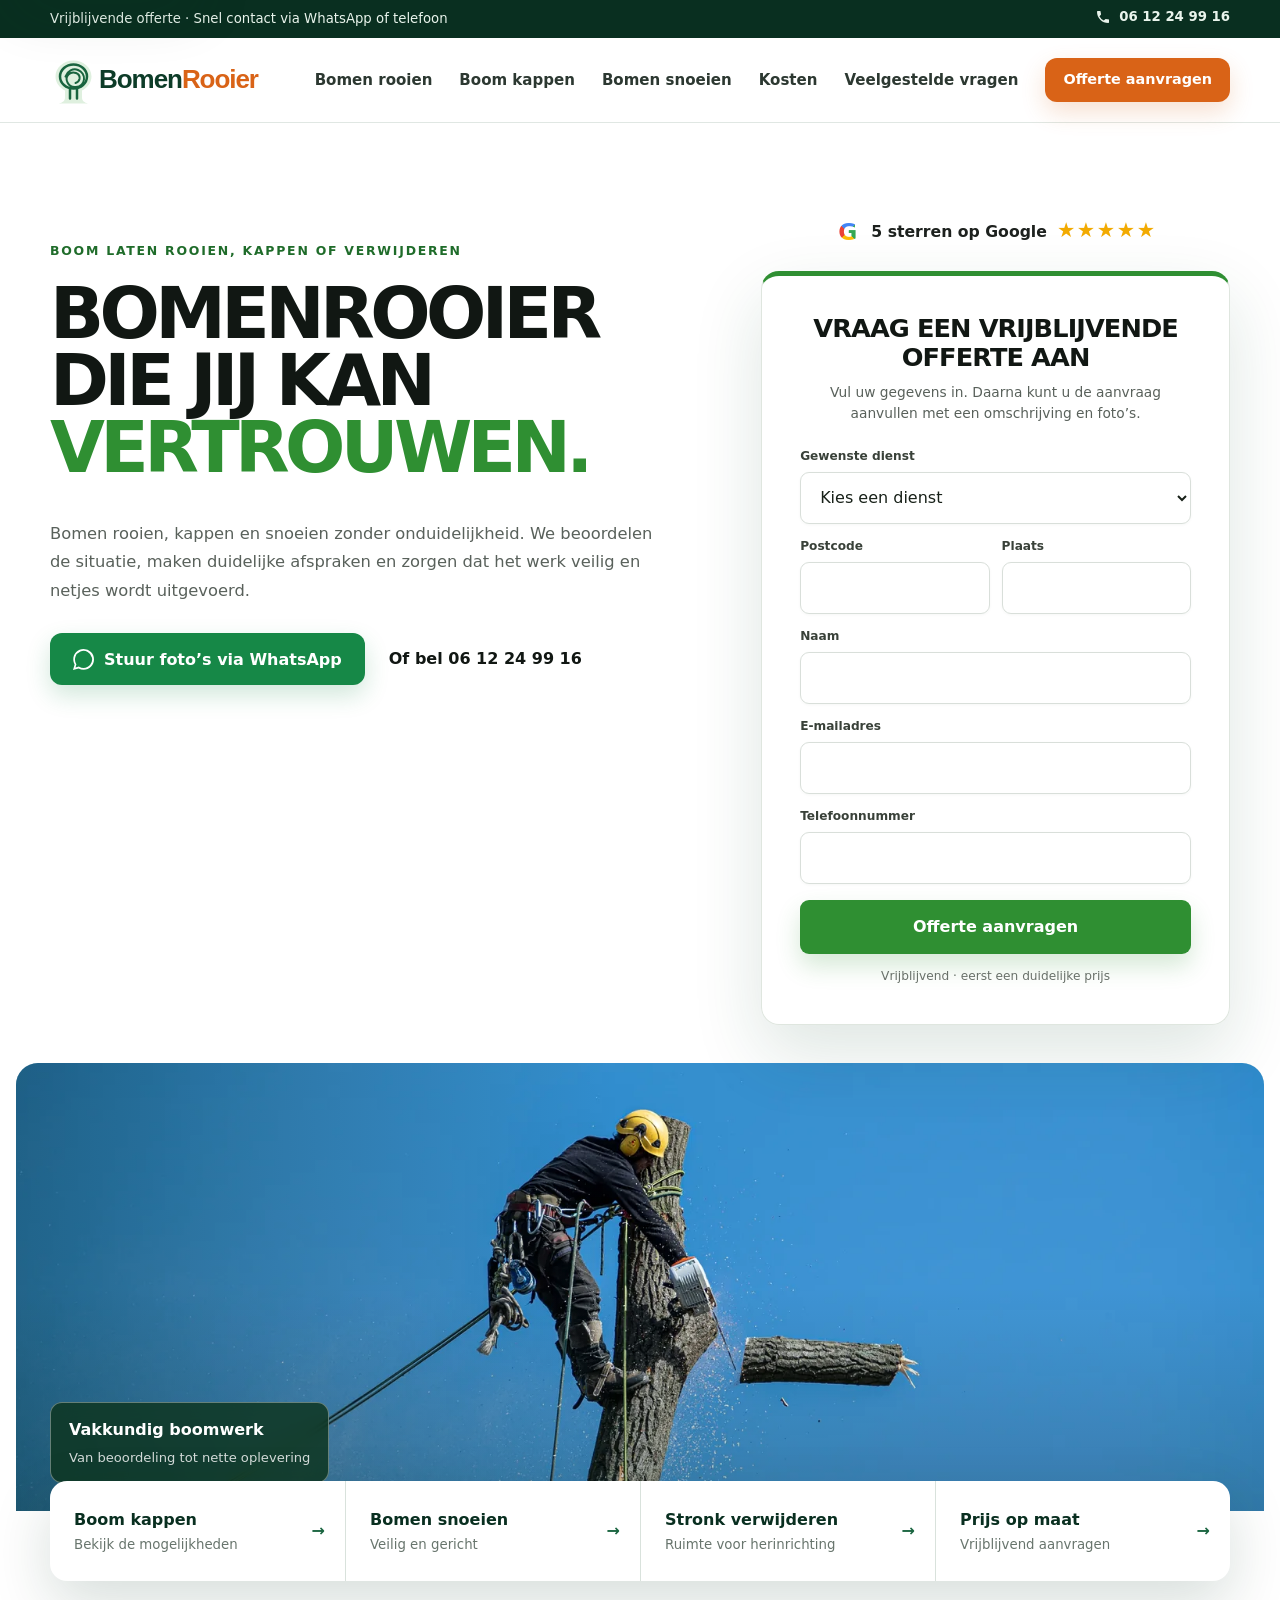
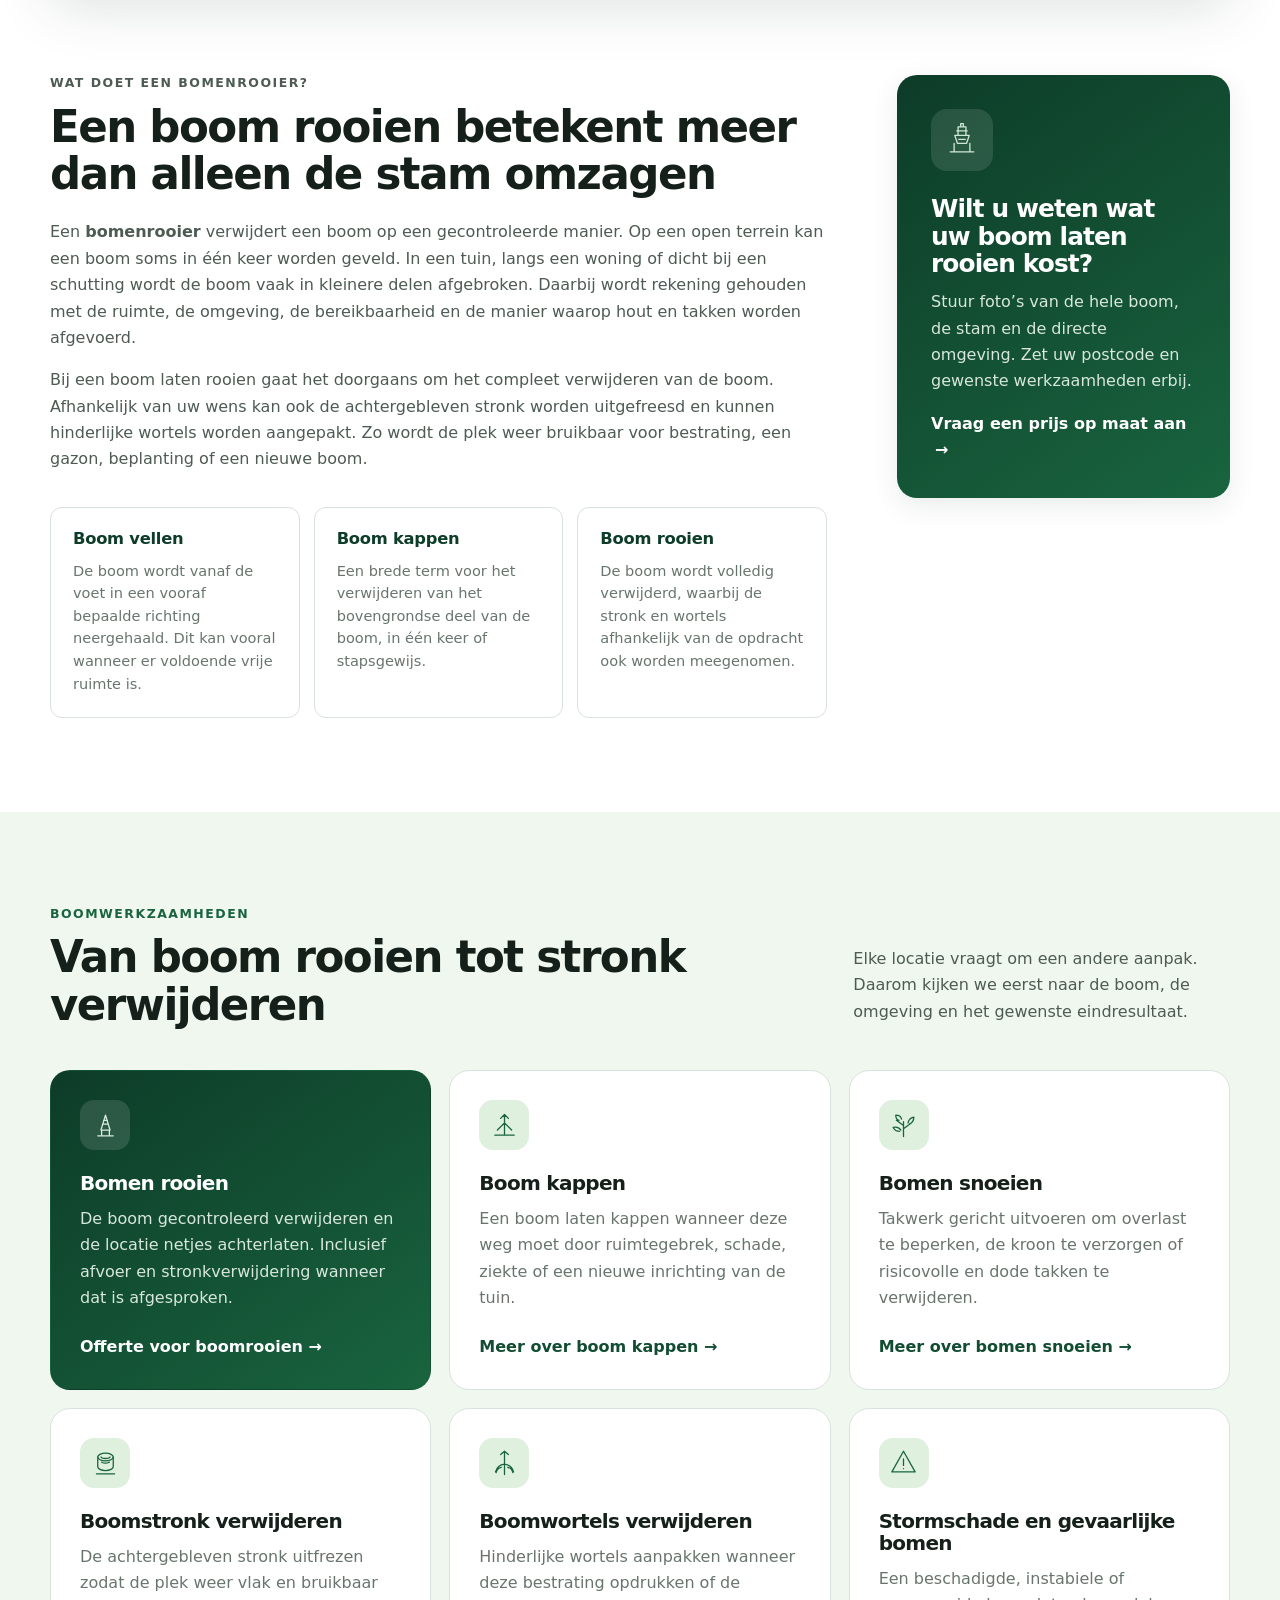
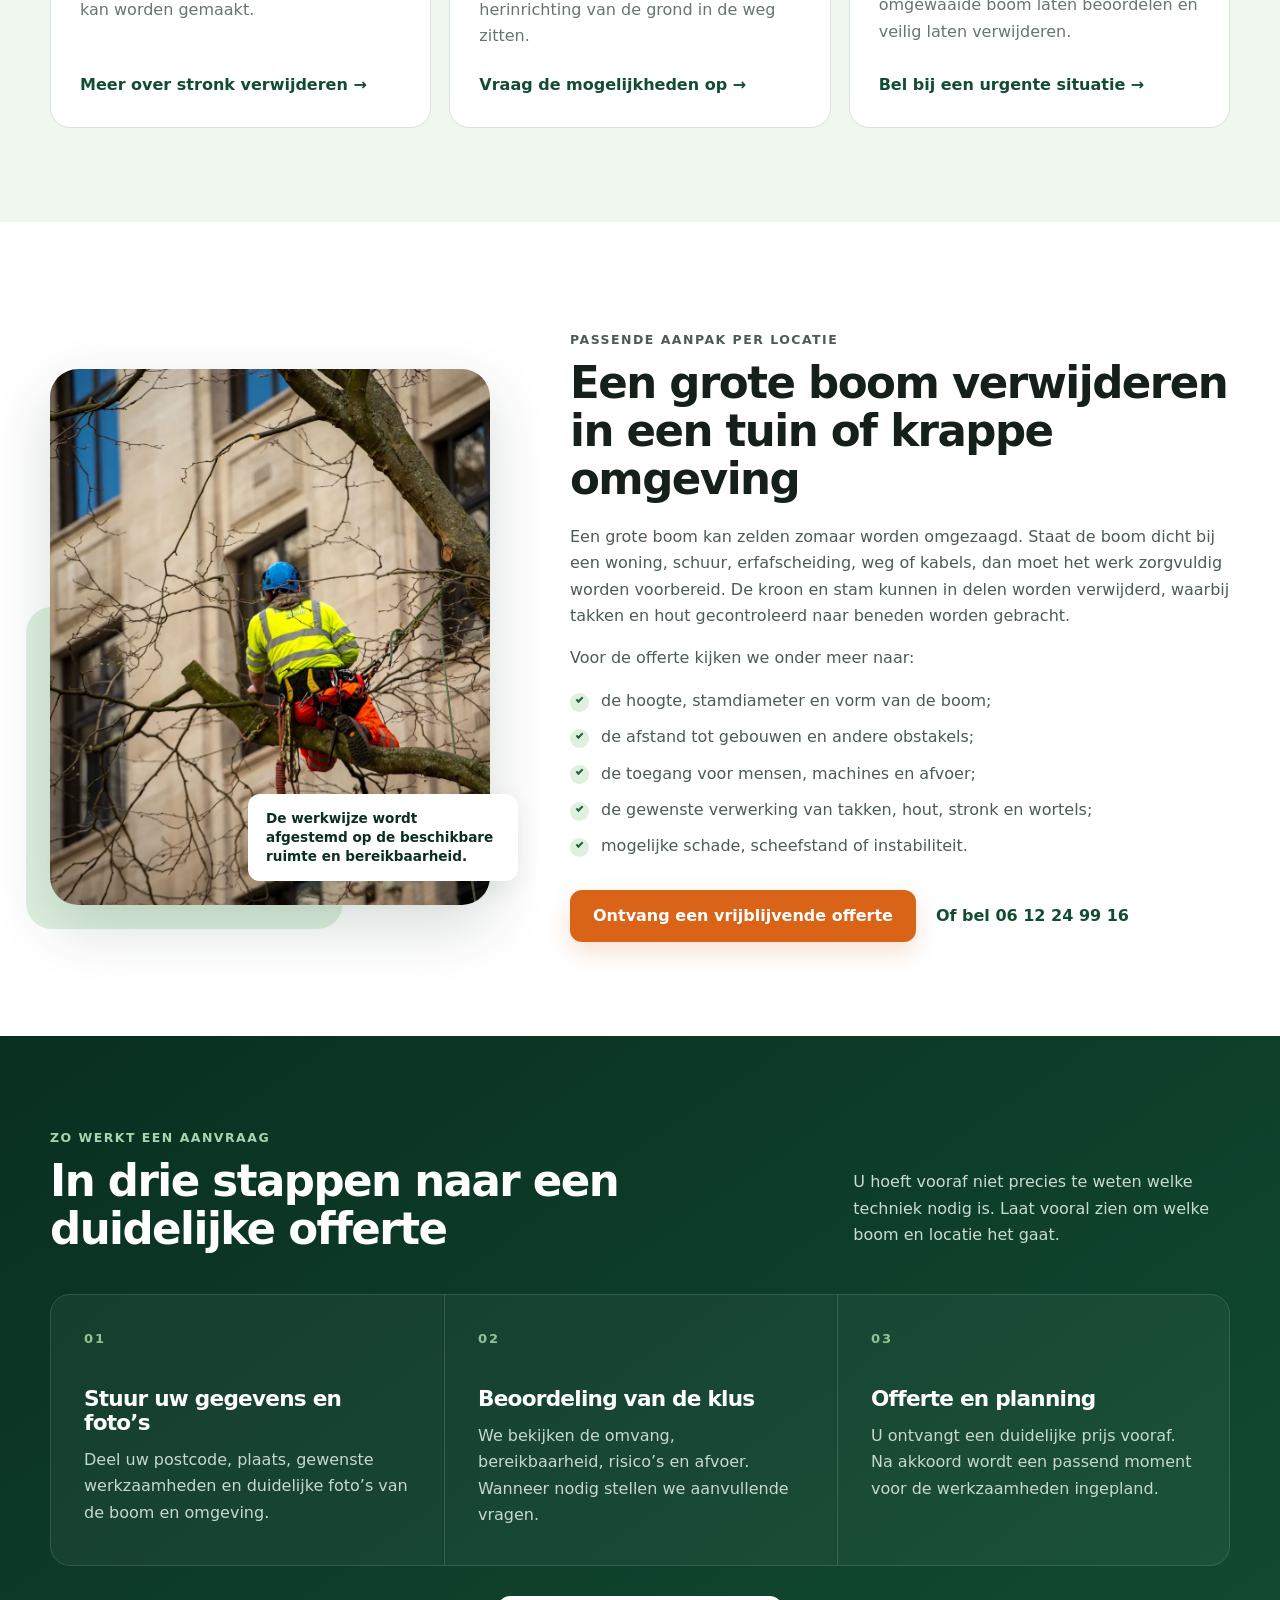
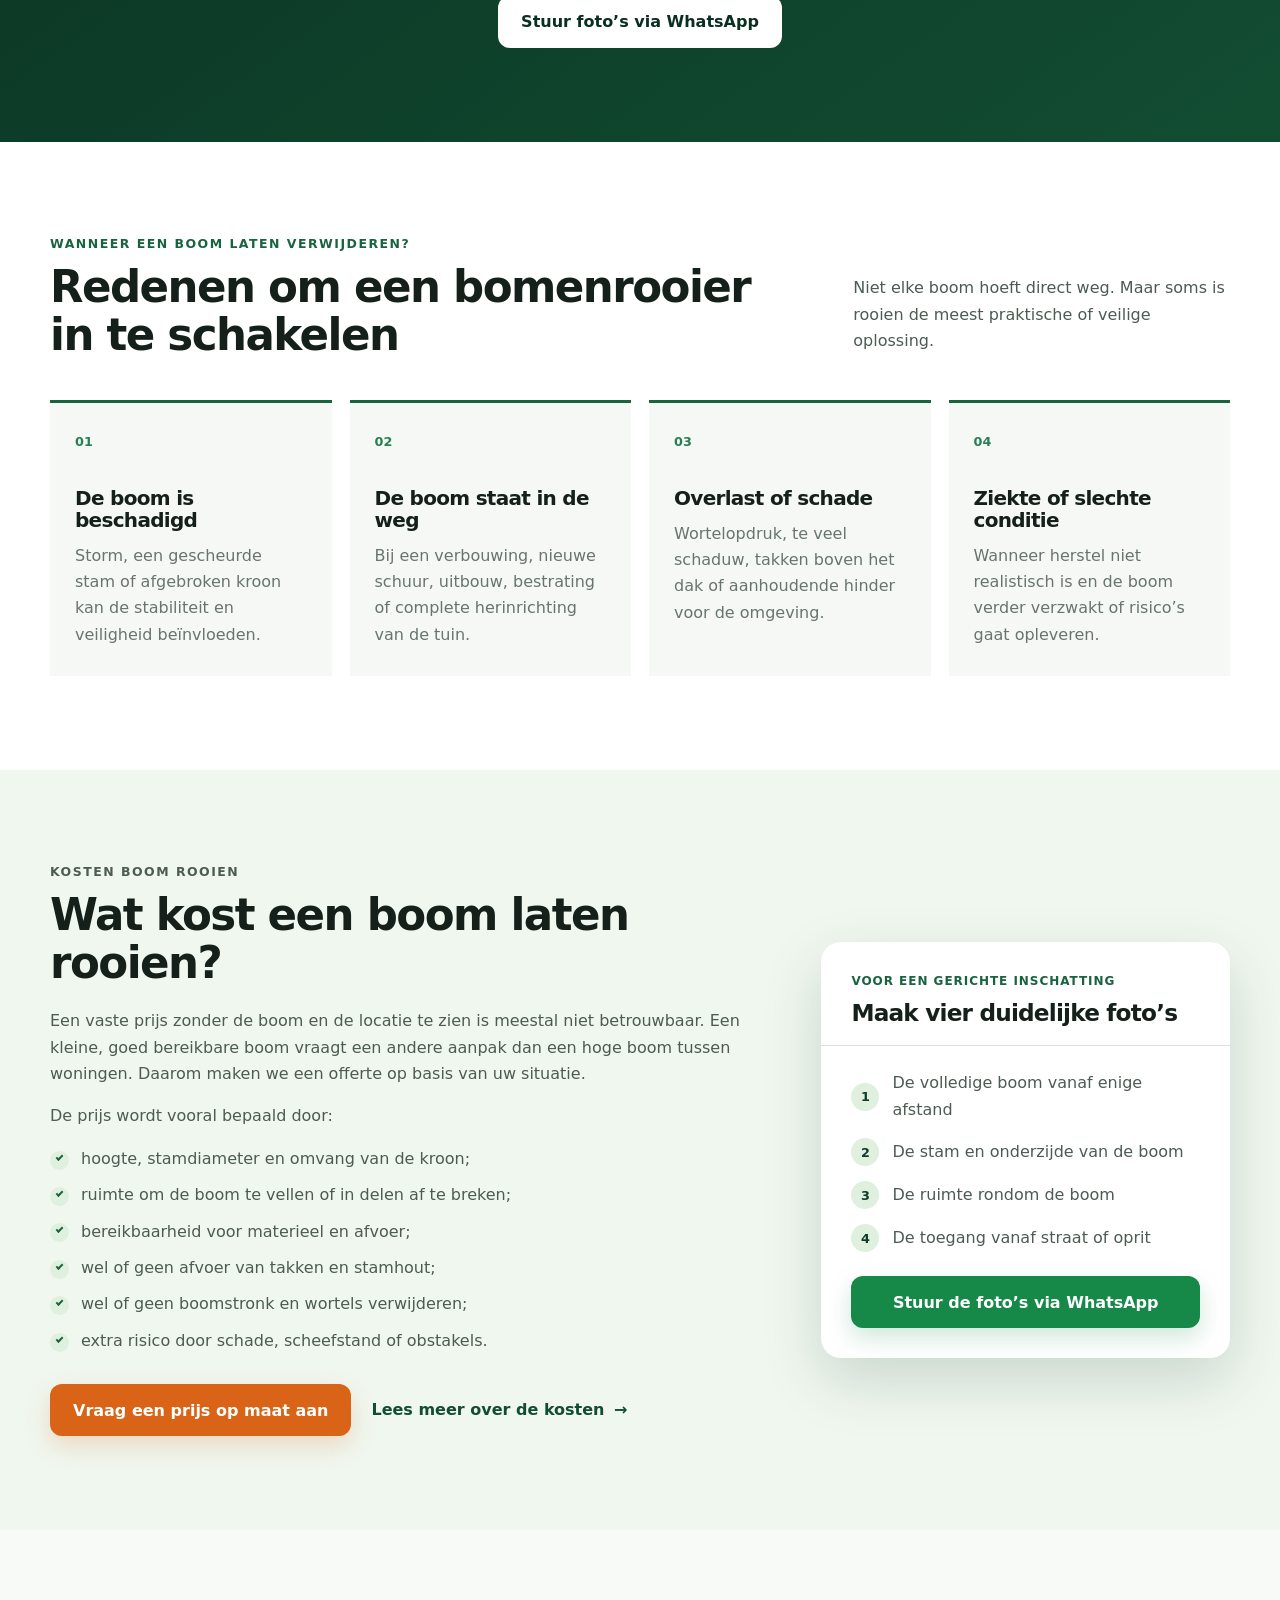
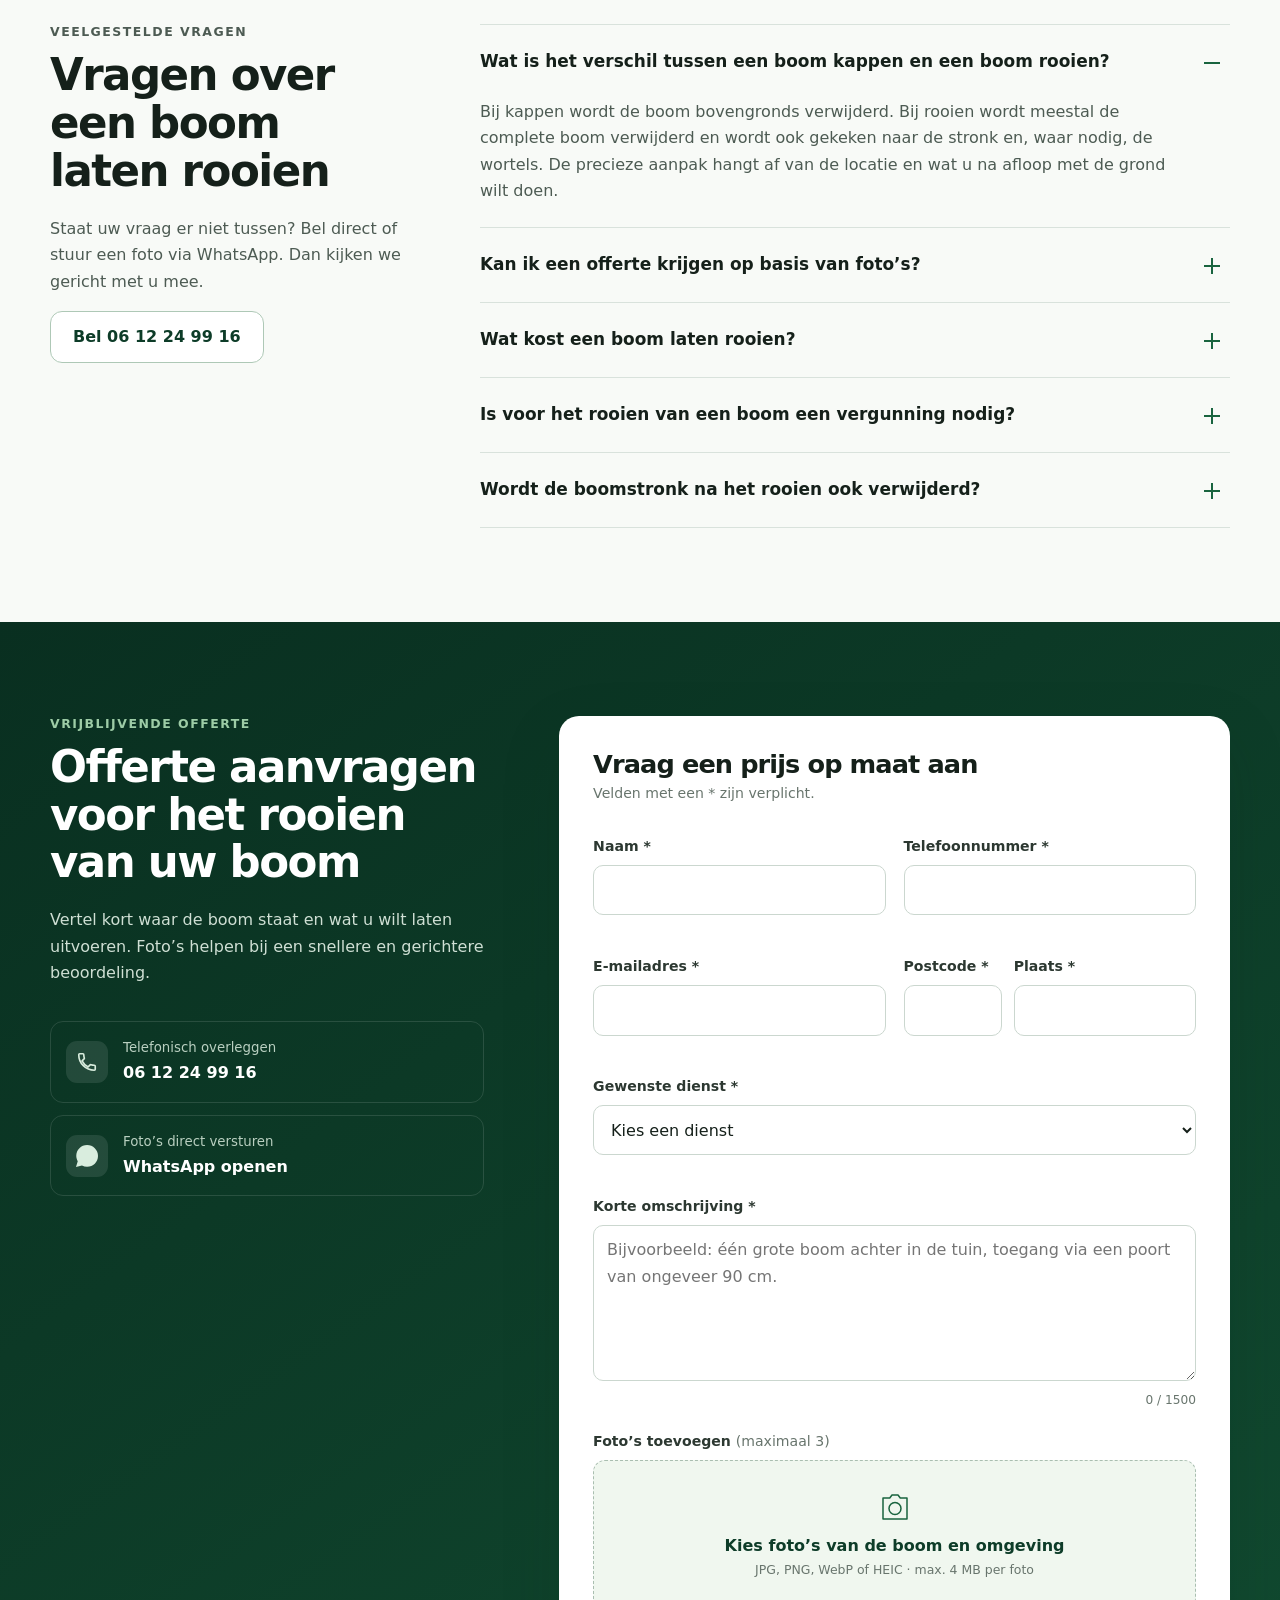
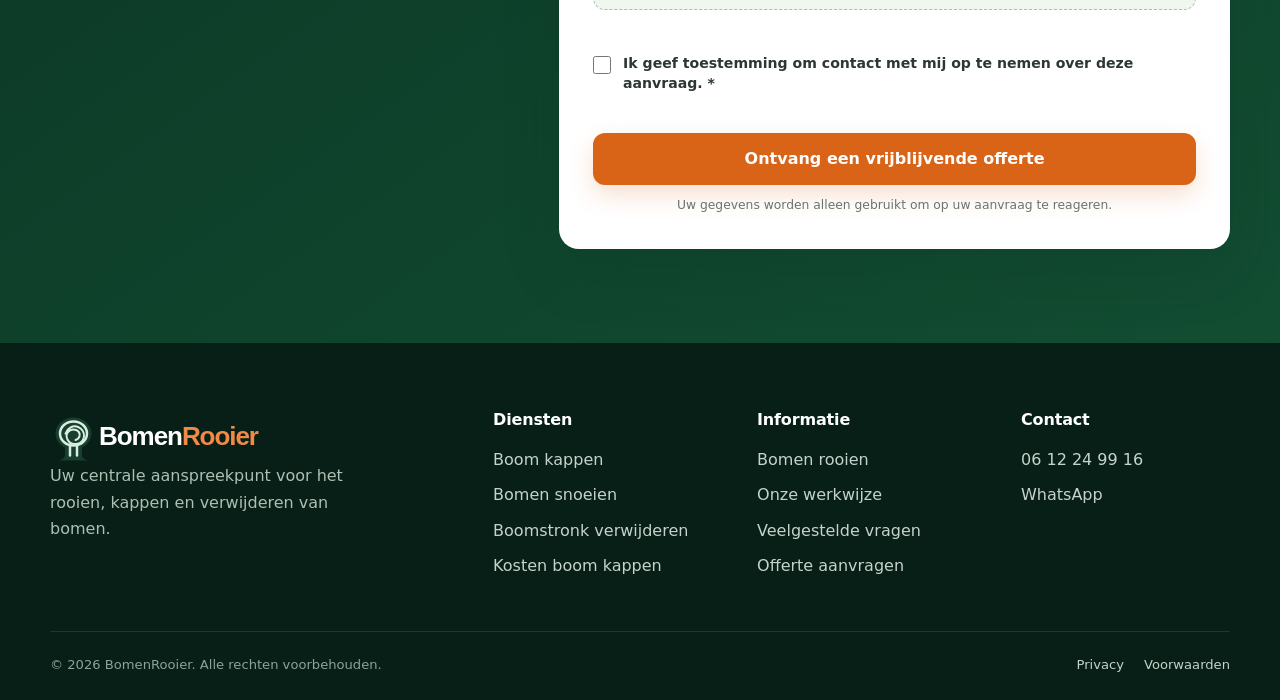
==== commit 04783871: "Update index.html" ====
--- a/index.html
+++ b/index.html
@@ -691,7 +691,7 @@
 
           <form class="trust-hero__form" id="hero-quick-form">
             <div class="trust-hero__form-heading">
-              <h2>Vraag gratis een offerte aan</h2>
+              <h2>Vraag een vrijblijvende offerte aan</h2>
               <p>Vul uw gegevens in. Daarna kunt u de aanvraag aanvullen met een omschrijving en foto’s.</p>
             </div>
 
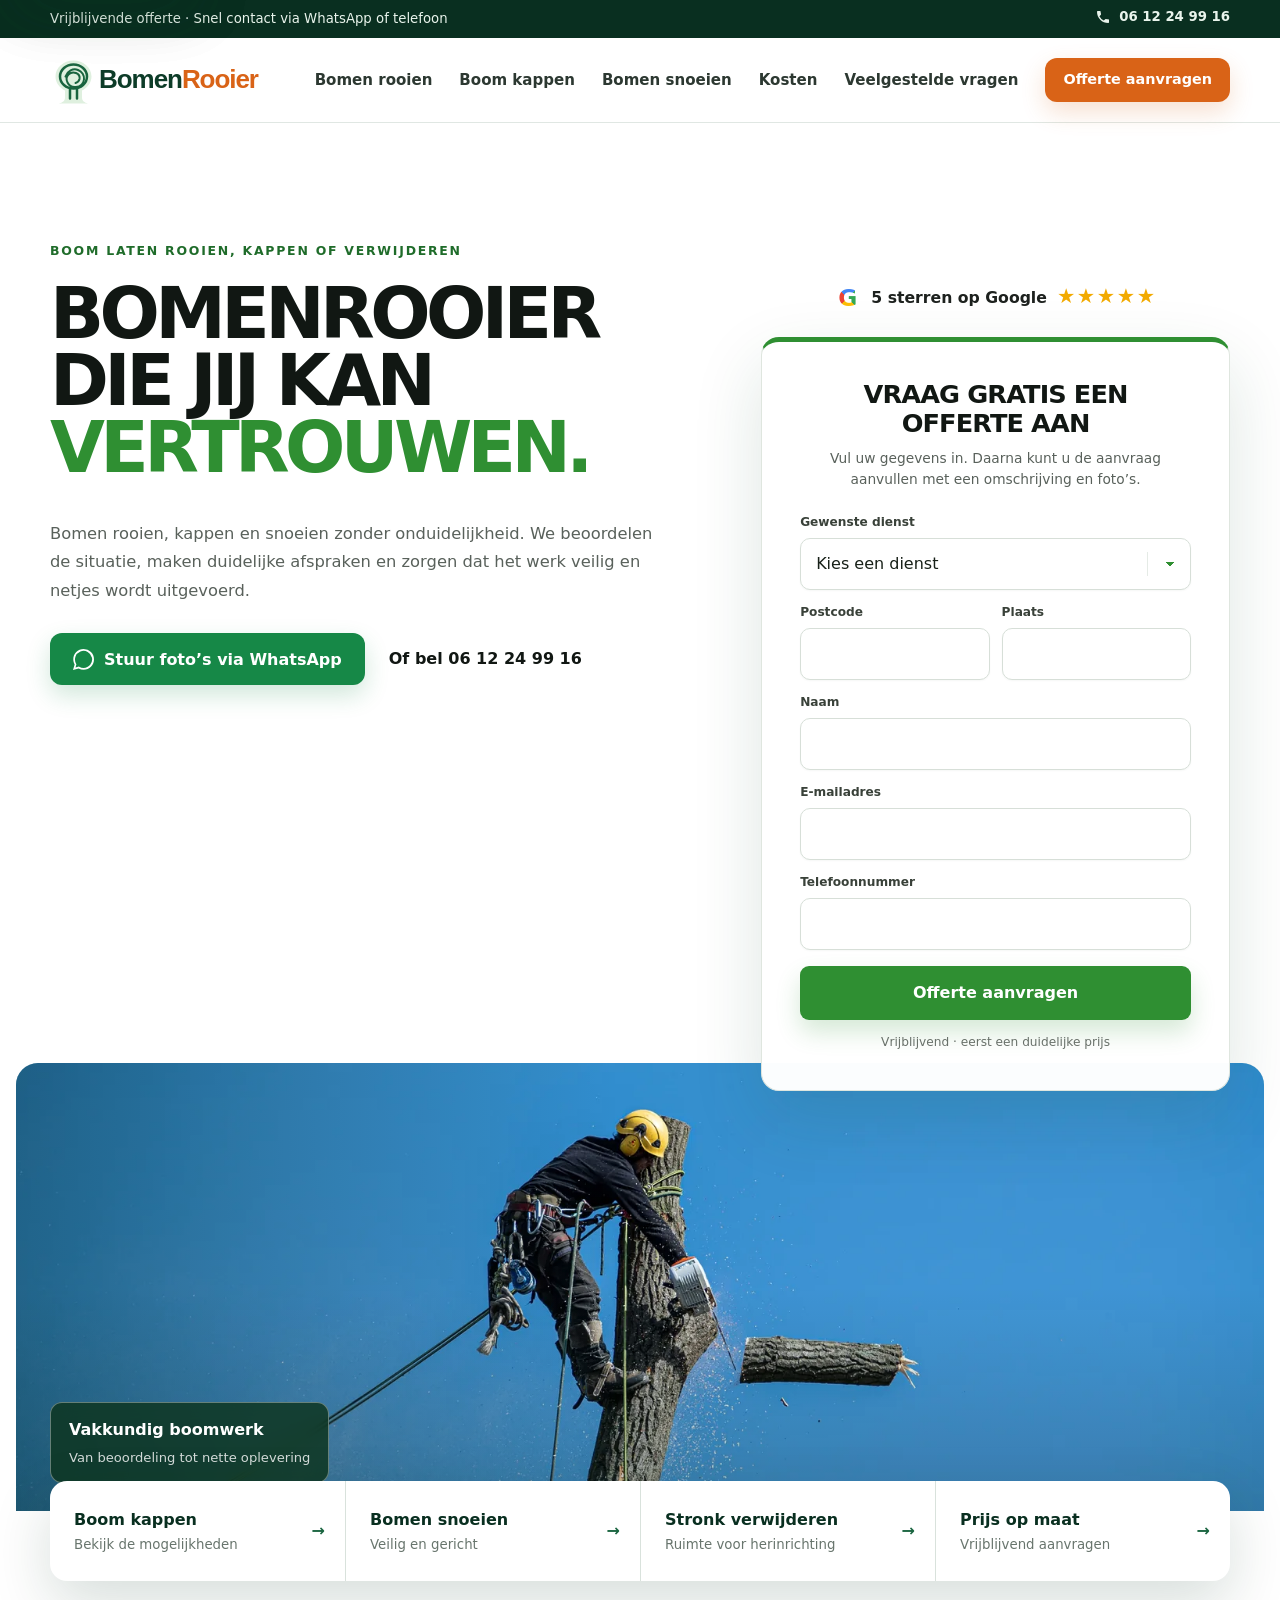
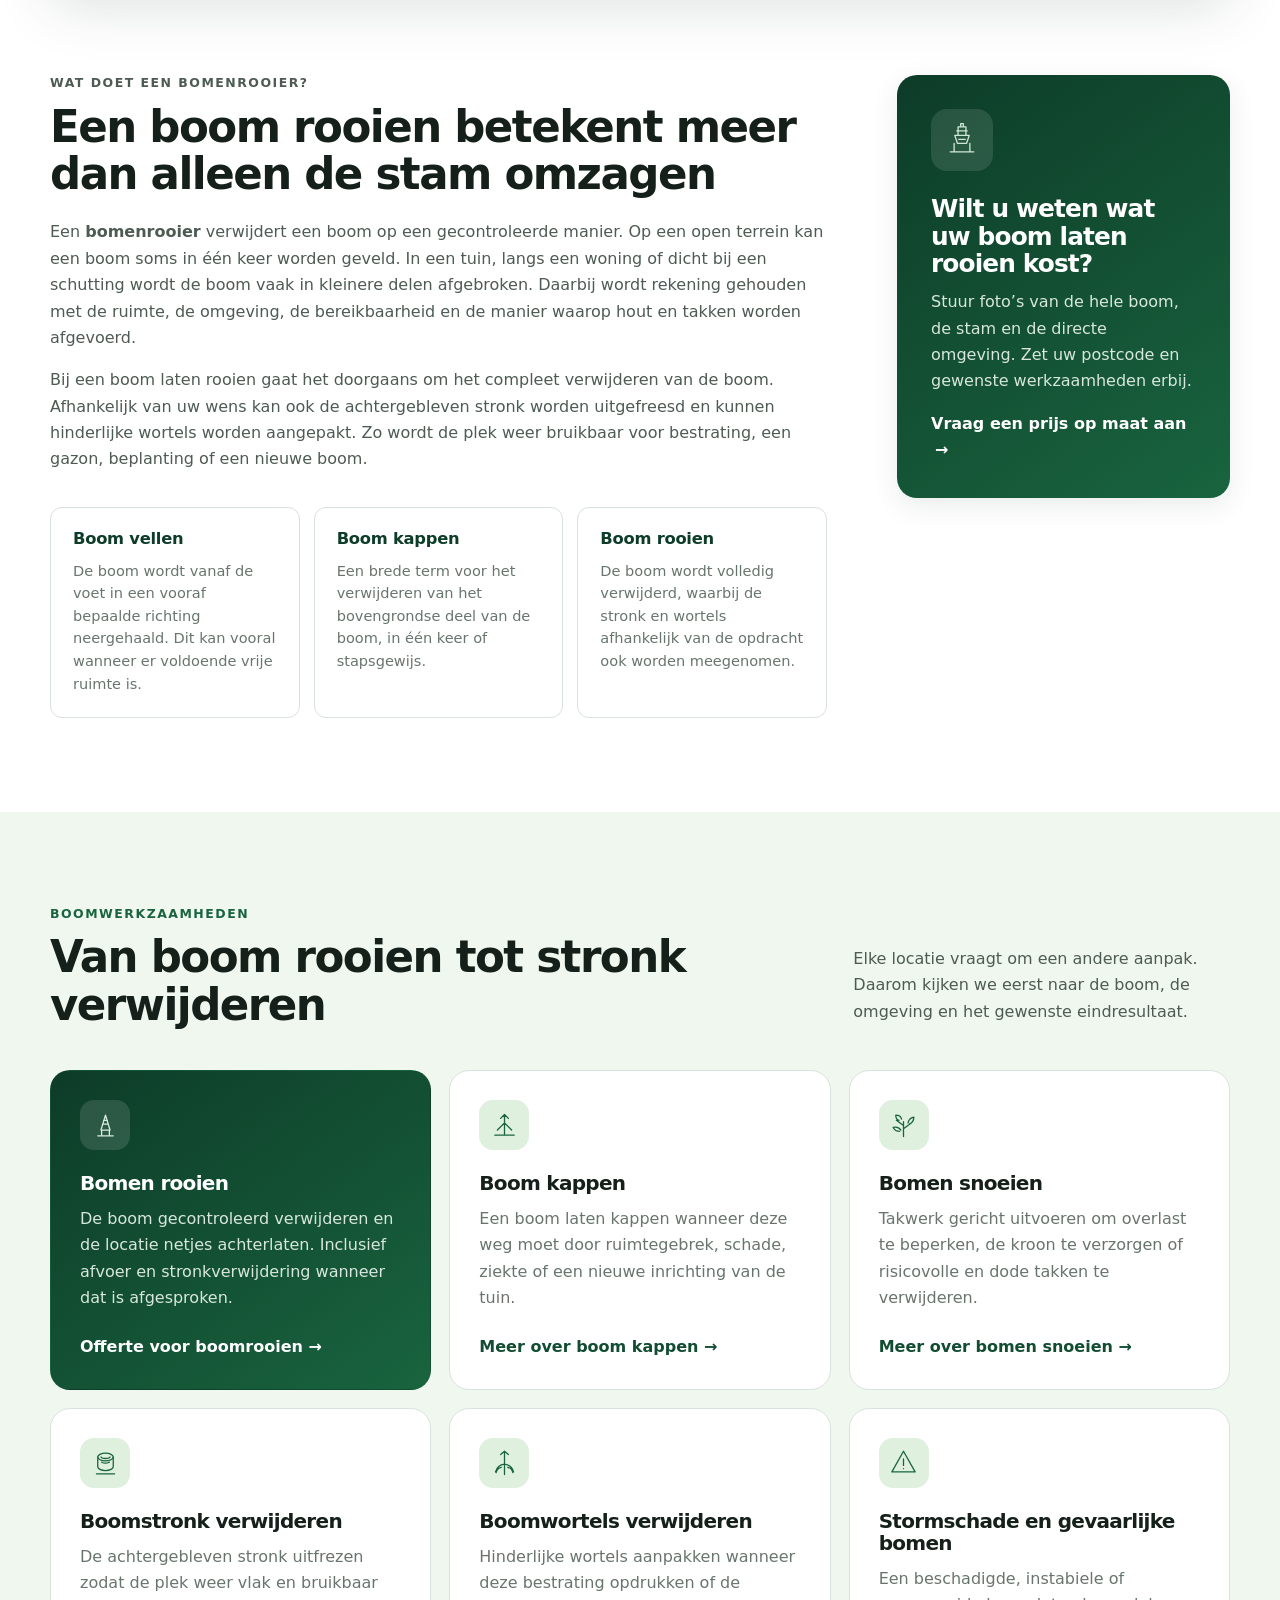
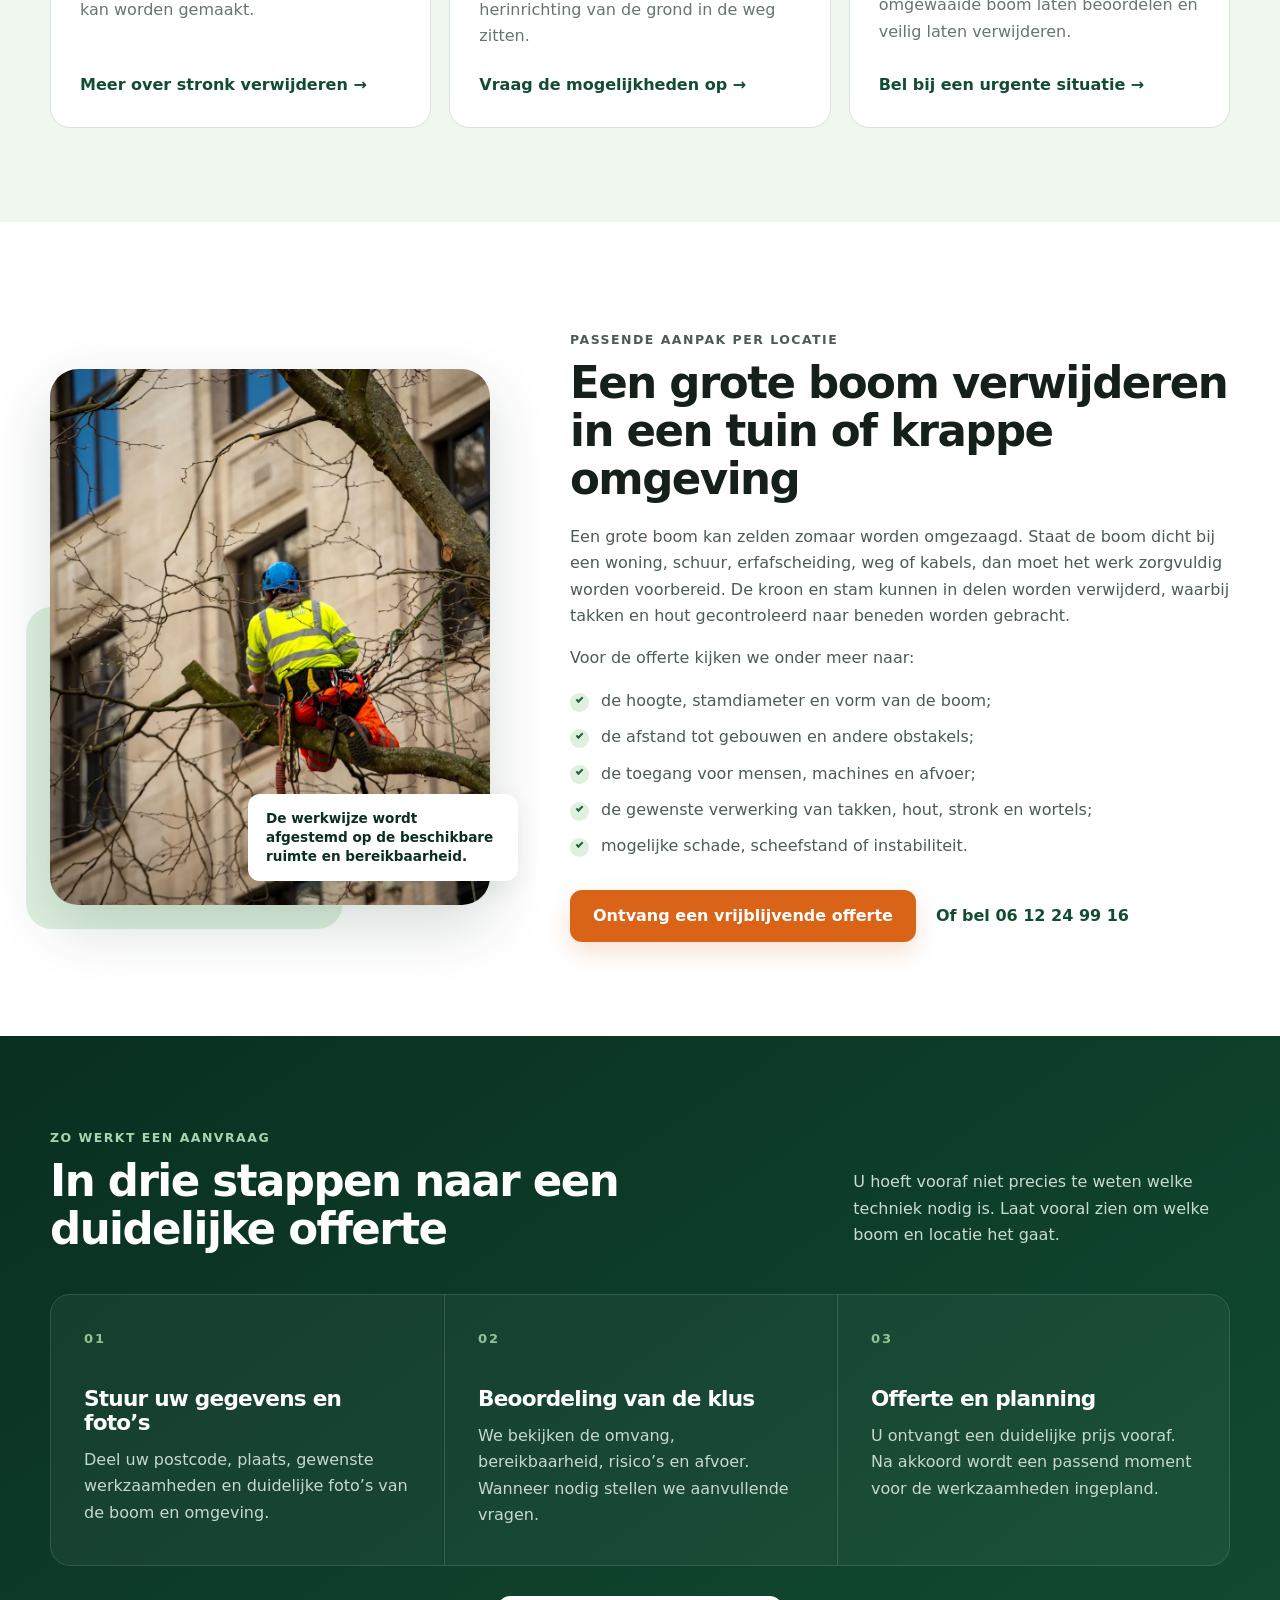
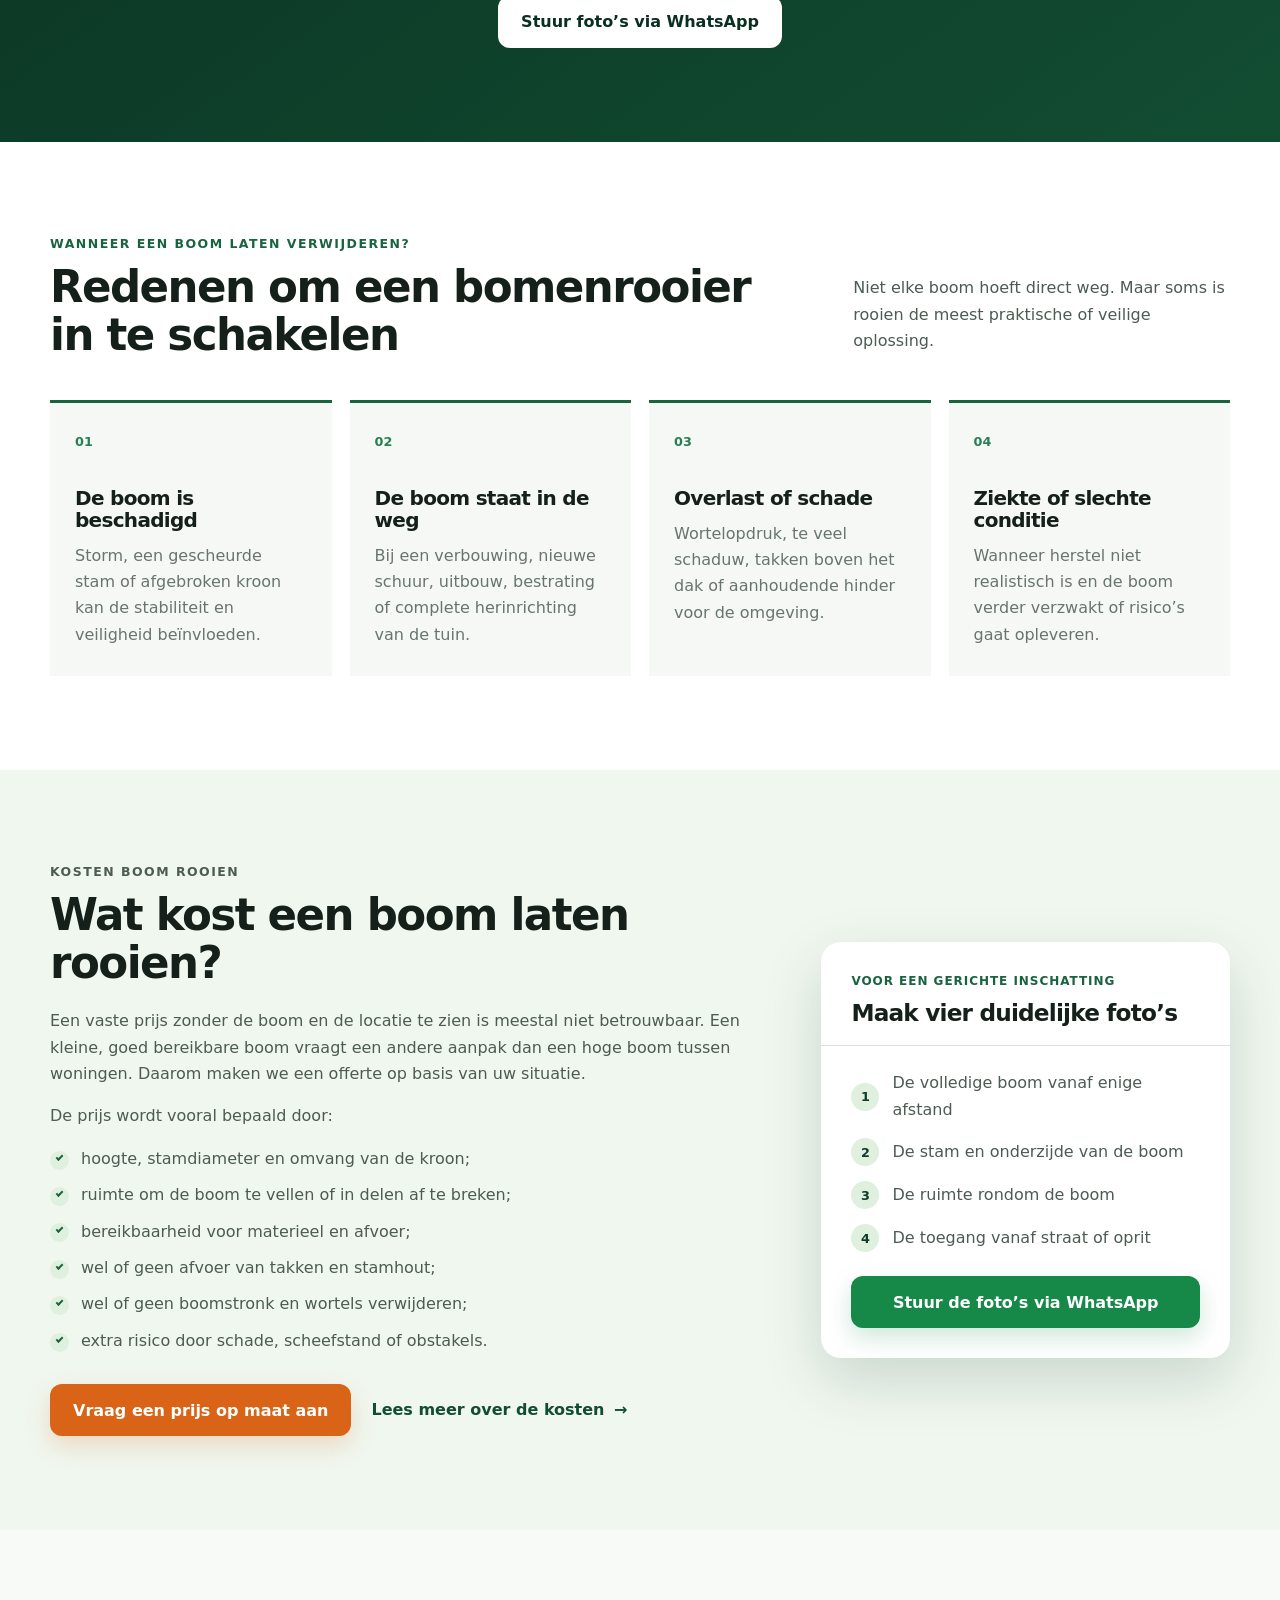
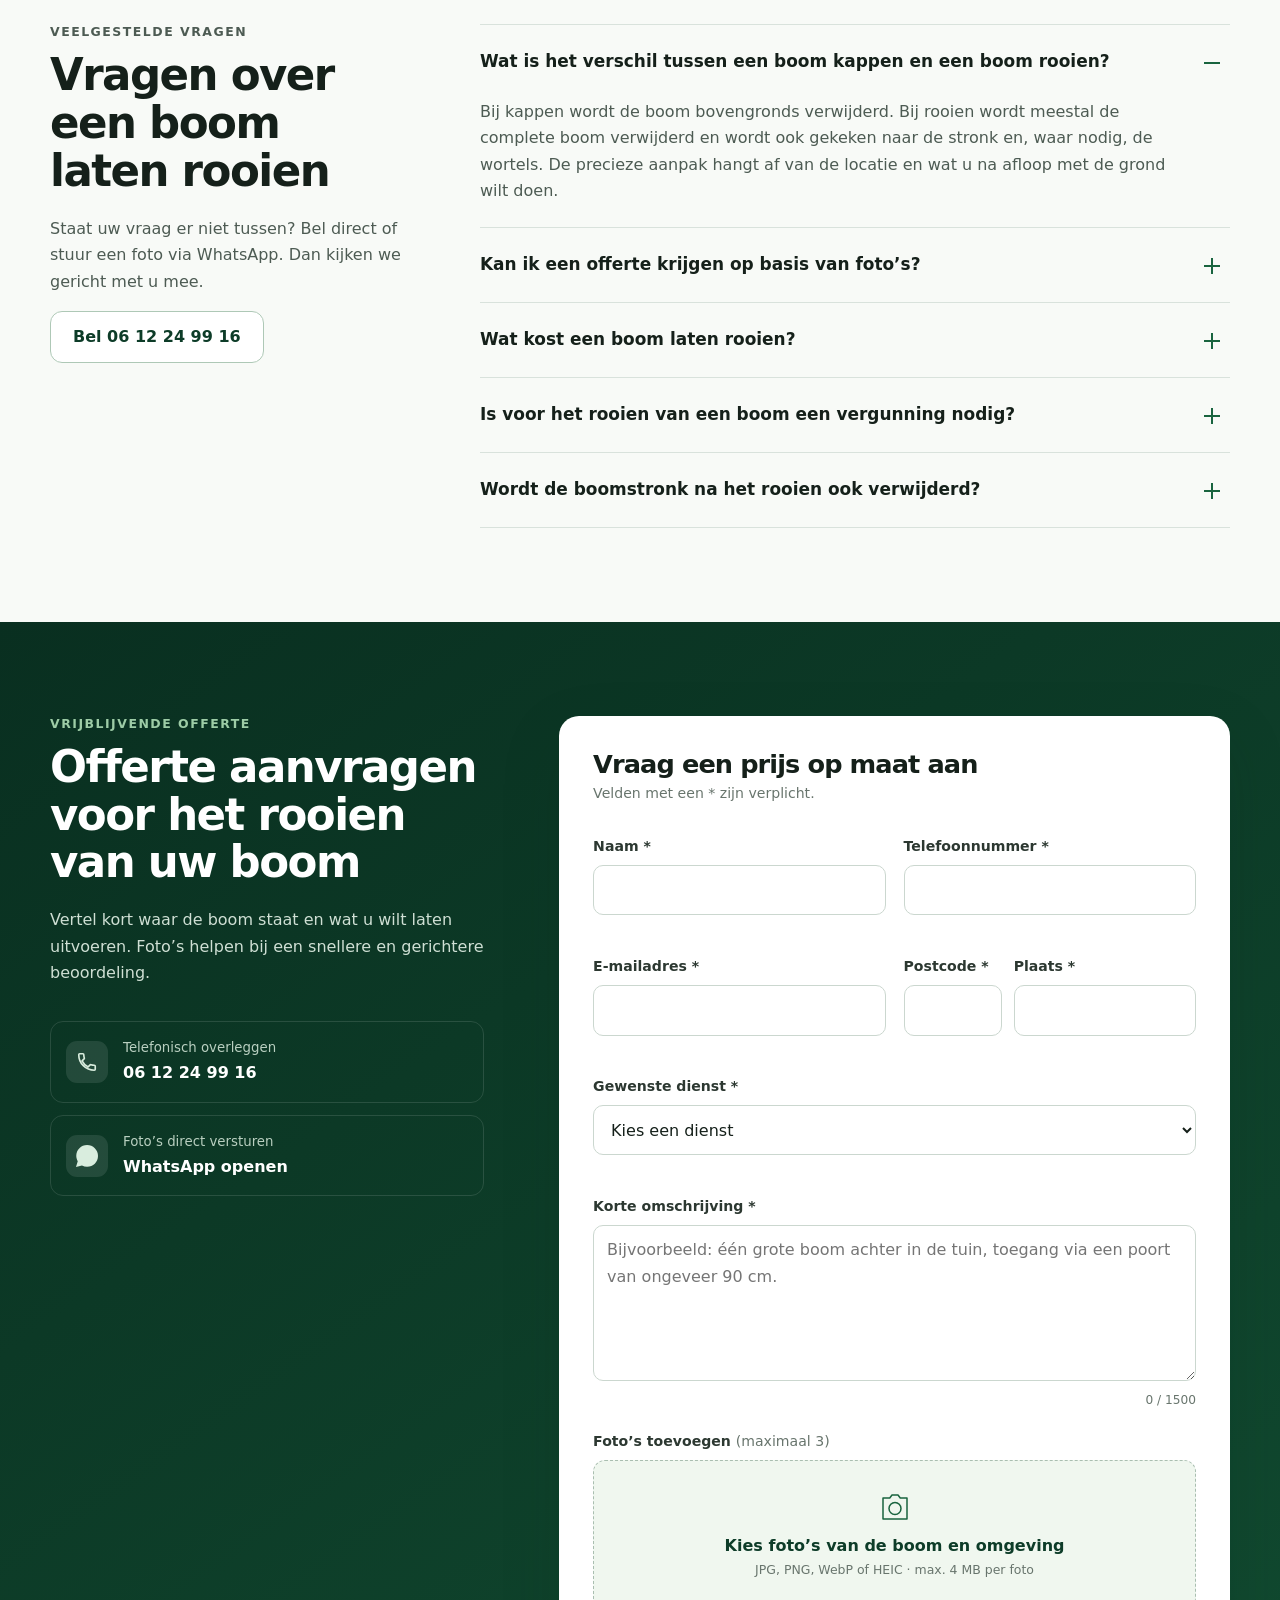
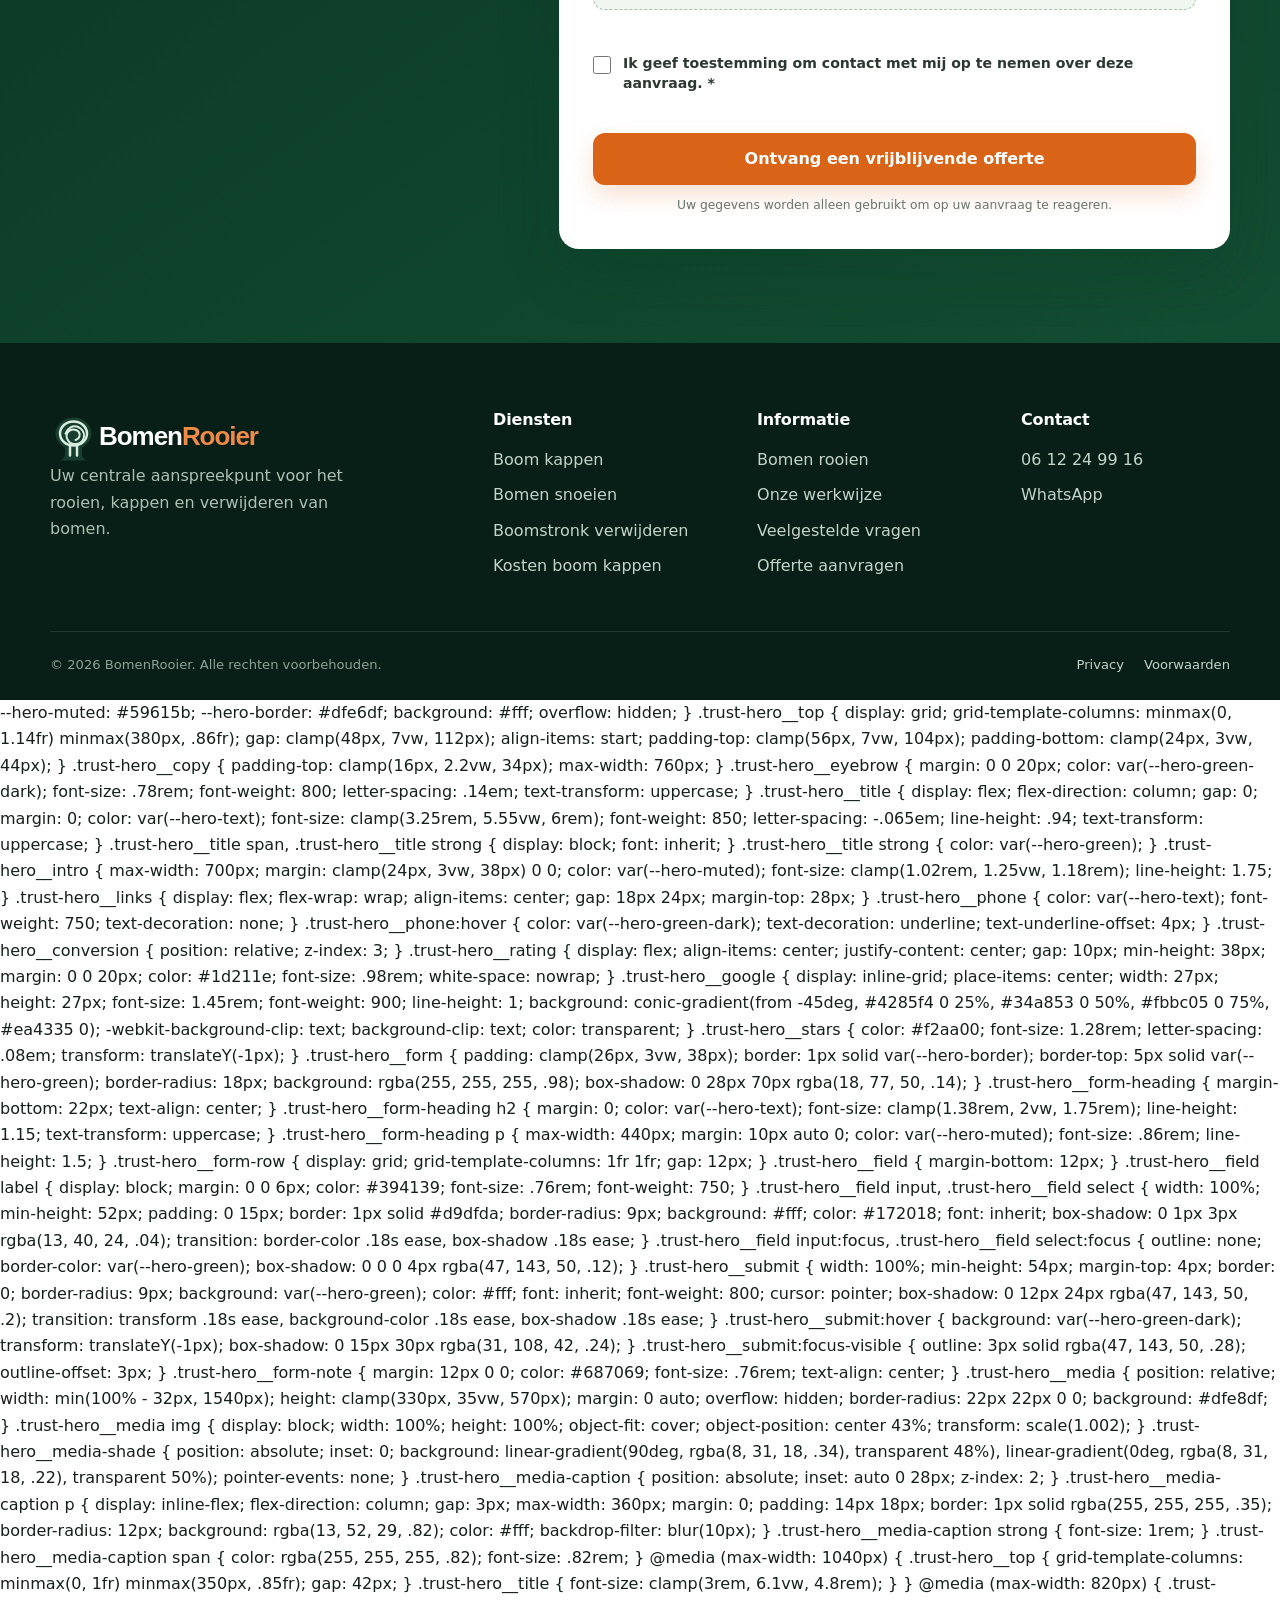
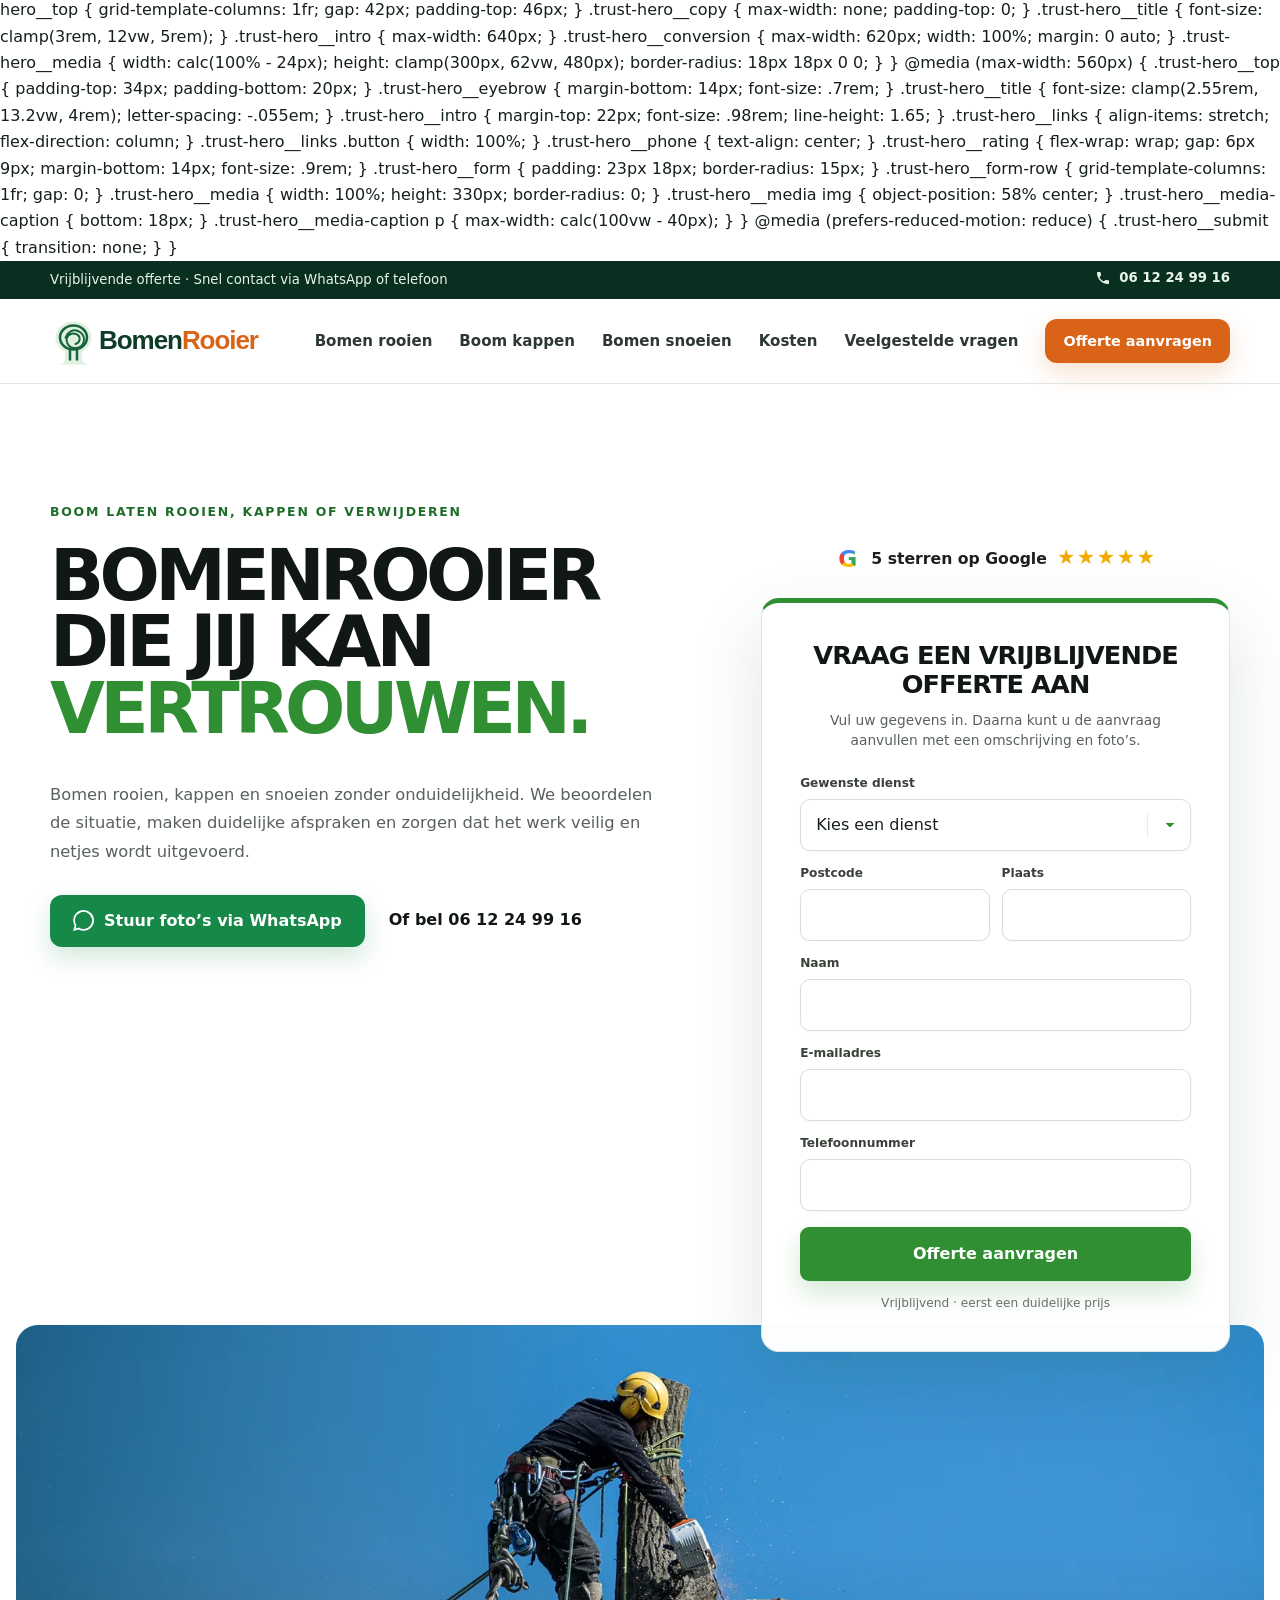
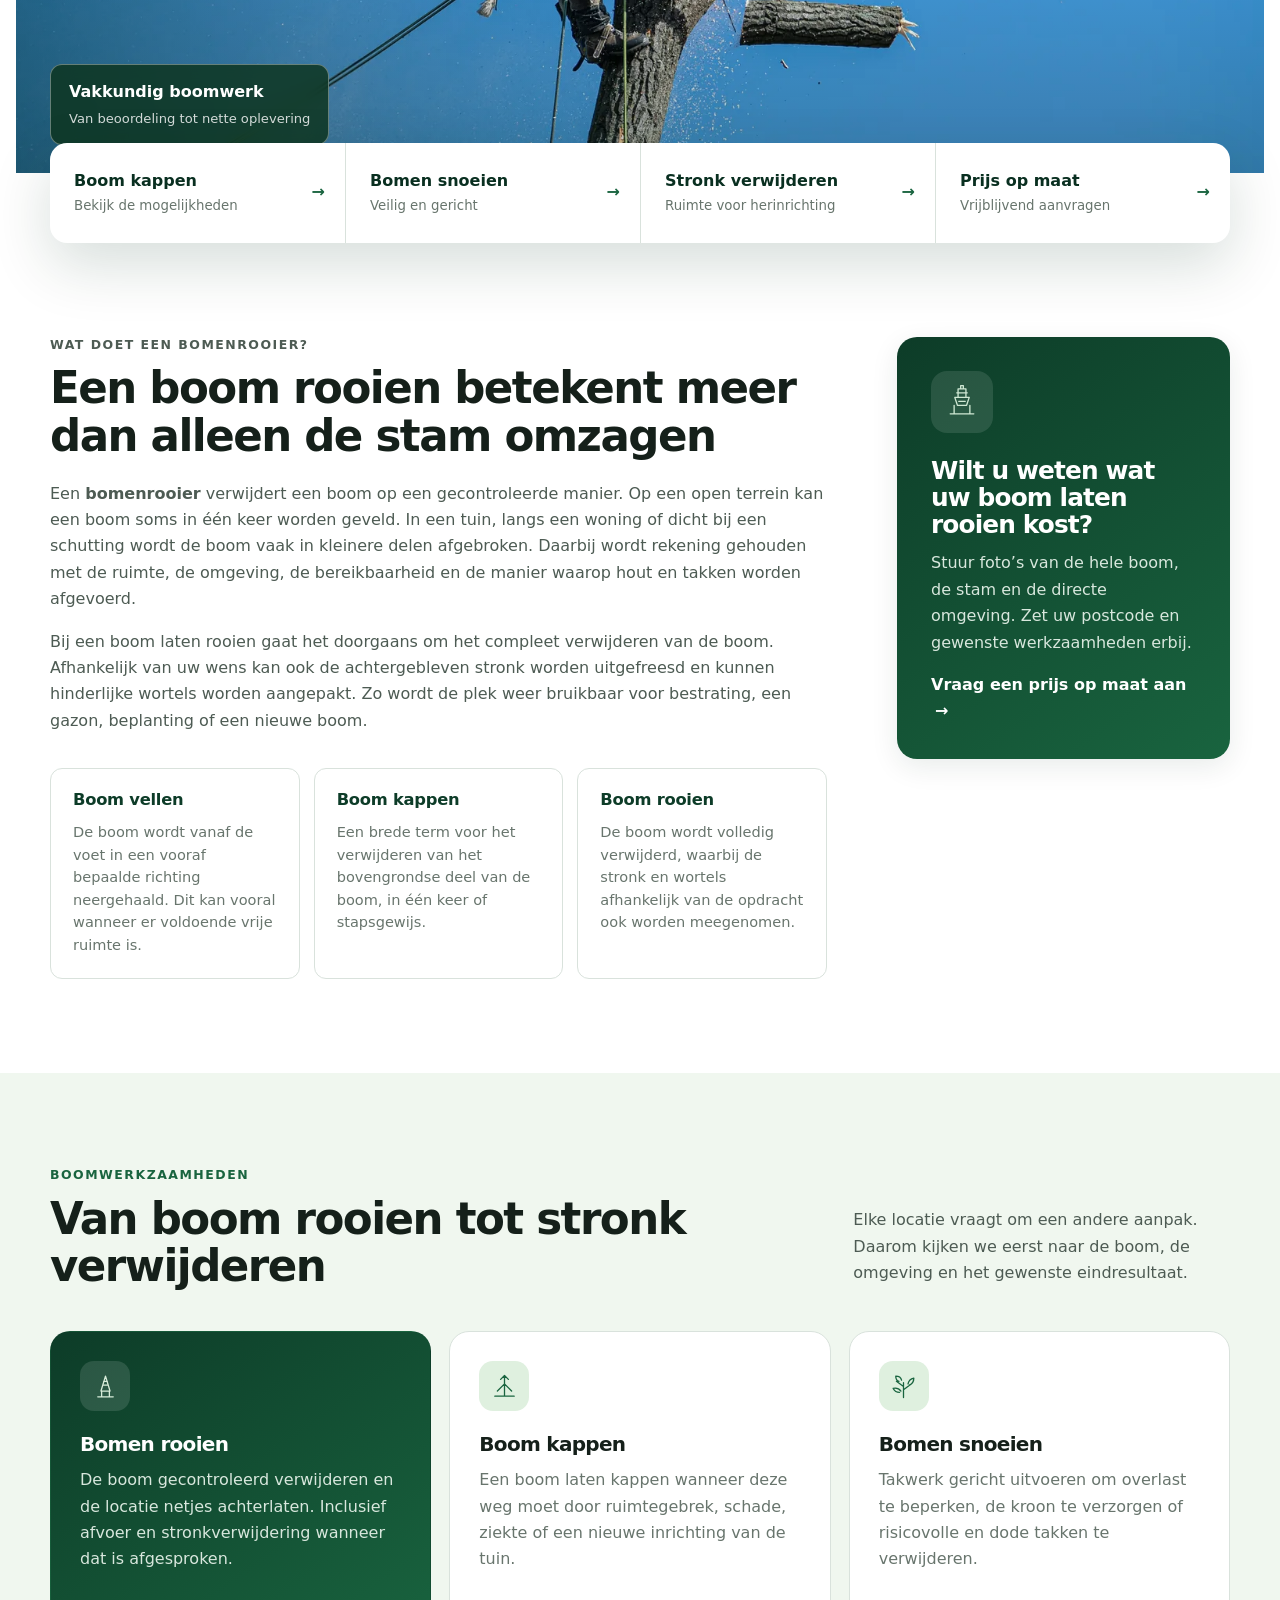
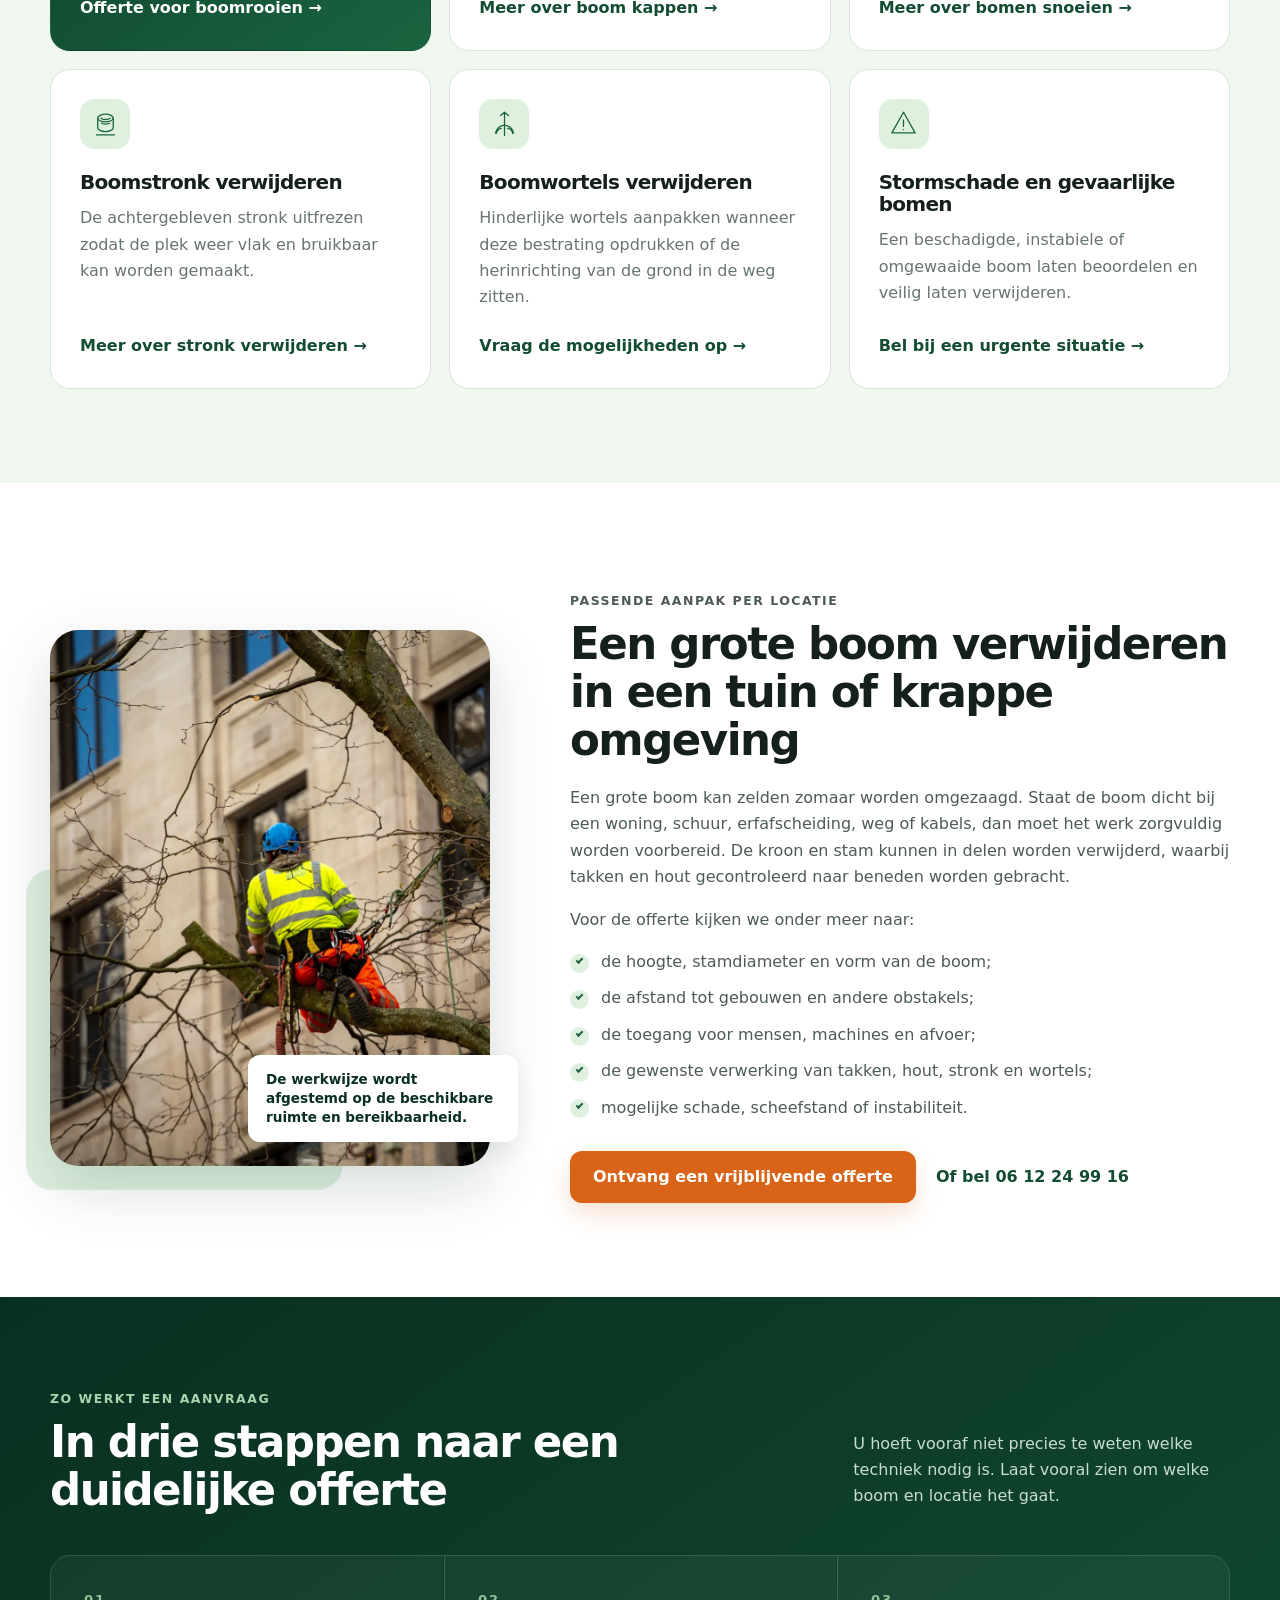
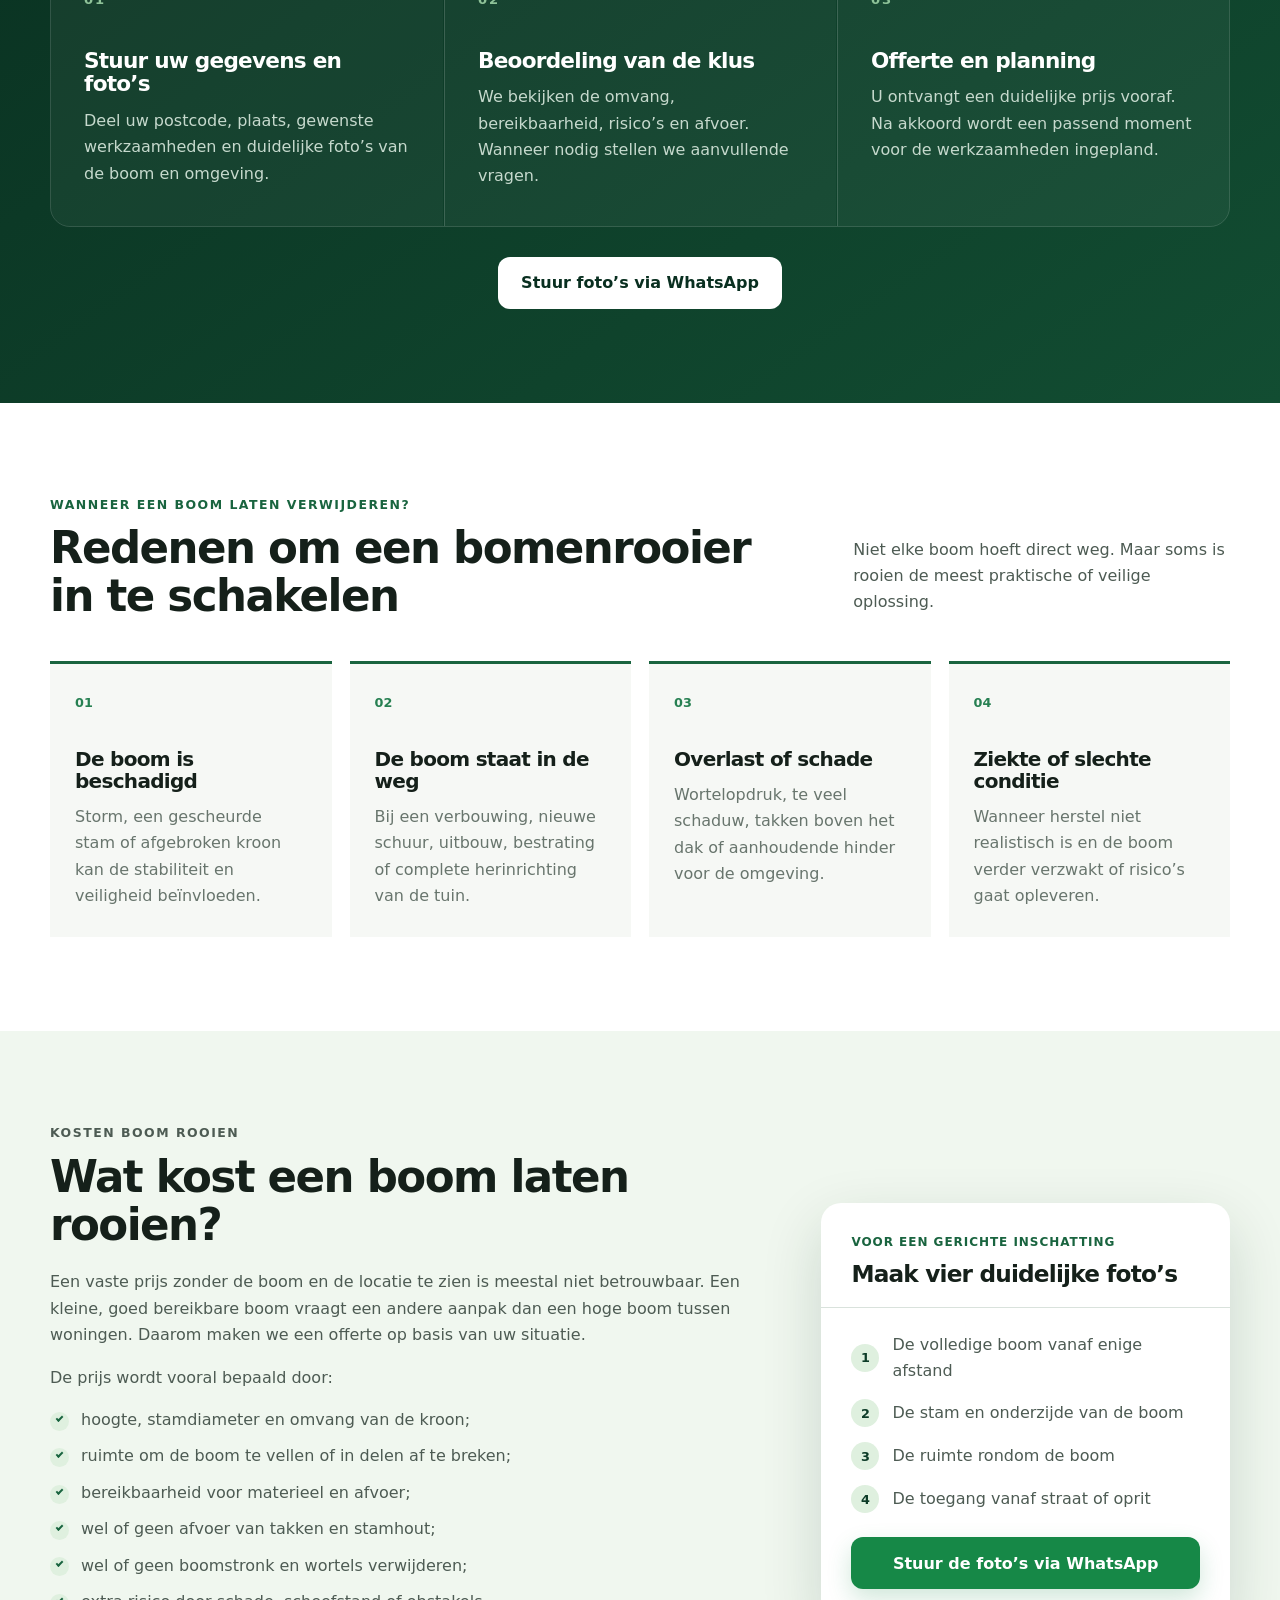
==== commit 331774db: "Update index.html" ====
--- a/index.html
+++ b/index.html
@@ -116,7 +116,8 @@
 
     .trust-hero__conversion {
       position: relative;
-      z-index: 3;
+      z-index: 4;
+      transform: translateY(66px);
     }
 
     .trust-hero__rating {
@@ -205,20 +206,57 @@
       width: 100%;
       min-height: 52px;
       padding: 0 15px;
-      border: 1px solid #d9dfda;
-      border-radius: 9px;
-      background: #fff;
+      border: 1px solid #d7dfd8;
+      border-radius: 10px;
+      background-color: #fff;
       color: #172018;
       font: inherit;
-      box-shadow: 0 1px 3px rgba(13, 40, 24, .04);
-      transition: border-color .18s ease, box-shadow .18s ease;
+      box-shadow:
+        0 1px 2px rgba(13, 40, 24, .04),
+        inset 0 1px 0 rgba(255, 255, 255, .7);
+      transition:
+        border-color .18s ease,
+        box-shadow .18s ease,
+        background-color .18s ease;
+    }
+
+    .trust-hero__field select {
+      appearance: none;
+      -webkit-appearance: none;
+      padding-right: 48px;
+      cursor: pointer;
+      background-image:
+        linear-gradient(45deg, transparent 50%, #2f8f32 50%),
+        linear-gradient(135deg, #2f8f32 50%, transparent 50%),
+        linear-gradient(to right, #e5ebe6, #e5ebe6);
+      background-position:
+        calc(100% - 20px) 23px,
+        calc(100% - 15px) 23px,
+        calc(100% - 42px) 50%;
+      background-size:
+        5px 5px,
+        5px 5px,
+        1px 24px;
+      background-repeat: no-repeat;
+    }
+
+    .trust-hero__field select:hover {
+      border-color: #b7c8b9;
+      background-color: #fbfdfb;
+    }
+
+    .trust-hero__field select:valid {
+      color: #172018;
     }
 
     .trust-hero__field input:focus,
     .trust-hero__field select:focus {
       outline: none;
       border-color: var(--hero-green);
-      box-shadow: 0 0 0 4px rgba(47, 143, 50, .12);
+      background-color: #fff;
+      box-shadow:
+        0 0 0 4px rgba(47, 143, 50, .12),
+        0 8px 18px rgba(31, 108, 42, .07);
     }
 
     .trust-hero__submit {
@@ -346,6 +384,7 @@
         max-width: 620px;
         width: 100%;
         margin: 0 auto;
+        transform: translateY(36px);
       }
 
       .trust-hero__media {
@@ -388,6 +427,10 @@
 
       .trust-hero__phone {
         text-align: center;
+      }
+
+      .trust-hero__conversion {
+        transform: none;
       }
 
       .trust-hero__rating {
@@ -691,7 +734,7 @@
 
           <form class="trust-hero__form" id="hero-quick-form">
             <div class="trust-hero__form-heading">
-              <h2>Vraag een vrijblijvende offerte aan</h2>
+              <h2>Vraag gratis een offerte aan</h2>
               <p>Vul uw gegevens in. Daarna kunt u de aanvraag aanvullen met een omschrijving en foto’s.</p>
             </div>
 
@@ -1221,4 +1264,1191 @@
   </script>
 
 </body>
+</html>      --hero-muted: #59615b;
+      --hero-border: #dfe6df;
+      background: #fff;
+      overflow: hidden;
+    }
+
+    .trust-hero__top {
+      display: grid;
+      grid-template-columns: minmax(0, 1.14fr) minmax(380px, .86fr);
+      gap: clamp(48px, 7vw, 112px);
+      align-items: start;
+      padding-top: clamp(56px, 7vw, 104px);
+      padding-bottom: clamp(24px, 3vw, 44px);
+    }
+
+    .trust-hero__copy {
+      padding-top: clamp(16px, 2.2vw, 34px);
+      max-width: 760px;
+    }
+
+    .trust-hero__eyebrow {
+      margin: 0 0 20px;
+      color: var(--hero-green-dark);
+      font-size: .78rem;
+      font-weight: 800;
+      letter-spacing: .14em;
+      text-transform: uppercase;
+    }
+
+    .trust-hero__title {
+      display: flex;
+      flex-direction: column;
+      gap: 0;
+      margin: 0;
+      color: var(--hero-text);
+      font-size: clamp(3.25rem, 5.55vw, 6rem);
+      font-weight: 850;
+      letter-spacing: -.065em;
+      line-height: .94;
+      text-transform: uppercase;
+    }
+
+    .trust-hero__title span,
+    .trust-hero__title strong {
+      display: block;
+      font: inherit;
+    }
+
+    .trust-hero__title strong {
+      color: var(--hero-green);
+    }
+
+    .trust-hero__intro {
+      max-width: 700px;
+      margin: clamp(24px, 3vw, 38px) 0 0;
+      color: var(--hero-muted);
+      font-size: clamp(1.02rem, 1.25vw, 1.18rem);
+      line-height: 1.75;
+    }
+
+    .trust-hero__links {
+      display: flex;
+      flex-wrap: wrap;
+      align-items: center;
+      gap: 18px 24px;
+      margin-top: 28px;
+    }
+
+    .trust-hero__phone {
+      color: var(--hero-text);
+      font-weight: 750;
+      text-decoration: none;
+    }
+
+    .trust-hero__phone:hover {
+      color: var(--hero-green-dark);
+      text-decoration: underline;
+      text-underline-offset: 4px;
+    }
+
+    .trust-hero__conversion {
+      position: relative;
+      z-index: 3;
+    }
+
+    .trust-hero__rating {
+      display: flex;
+      align-items: center;
+      justify-content: center;
+      gap: 10px;
+      min-height: 38px;
+      margin: 0 0 20px;
+      color: #1d211e;
+      font-size: .98rem;
+      white-space: nowrap;
+    }
+
+    .trust-hero__google {
+      display: inline-grid;
+      place-items: center;
+      width: 27px;
+      height: 27px;
+      font-size: 1.45rem;
+      font-weight: 900;
+      line-height: 1;
+      background: conic-gradient(from -45deg, #4285f4 0 25%, #34a853 0 50%, #fbbc05 0 75%, #ea4335 0);
+      -webkit-background-clip: text;
+      background-clip: text;
+      color: transparent;
+    }
+
+    .trust-hero__stars {
+      color: #f2aa00;
+      font-size: 1.28rem;
+      letter-spacing: .08em;
+      transform: translateY(-1px);
+    }
+
+    .trust-hero__form {
+      padding: clamp(26px, 3vw, 38px);
+      border: 1px solid var(--hero-border);
+      border-top: 5px solid var(--hero-green);
+      border-radius: 18px;
+      background: rgba(255, 255, 255, .98);
+      box-shadow: 0 28px 70px rgba(18, 77, 50, .14);
+    }
+
+    .trust-hero__form-heading {
+      margin-bottom: 22px;
+      text-align: center;
+    }
+
+    .trust-hero__form-heading h2 {
+      margin: 0;
+      color: var(--hero-text);
+      font-size: clamp(1.38rem, 2vw, 1.75rem);
+      line-height: 1.15;
+      text-transform: uppercase;
+    }
+
+    .trust-hero__form-heading p {
+      max-width: 440px;
+      margin: 10px auto 0;
+      color: var(--hero-muted);
+      font-size: .86rem;
+      line-height: 1.5;
+    }
+
+    .trust-hero__form-row {
+      display: grid;
+      grid-template-columns: 1fr 1fr;
+      gap: 12px;
+    }
+
+    .trust-hero__field {
+      margin-bottom: 12px;
+    }
+
+    .trust-hero__field label {
+      display: block;
+      margin: 0 0 6px;
+      color: #394139;
+      font-size: .76rem;
+      font-weight: 750;
+    }
+
+    .trust-hero__field input,
+    .trust-hero__field select {
+      width: 100%;
+      min-height: 52px;
+      padding: 0 15px;
+      border: 1px solid #d9dfda;
+      border-radius: 9px;
+      background: #fff;
+      color: #172018;
+      font: inherit;
+      box-shadow: 0 1px 3px rgba(13, 40, 24, .04);
+      transition: border-color .18s ease, box-shadow .18s ease;
+    }
+
+    .trust-hero__field input:focus,
+    .trust-hero__field select:focus {
+      outline: none;
+      border-color: var(--hero-green);
+      box-shadow: 0 0 0 4px rgba(47, 143, 50, .12);
+    }
+
+    .trust-hero__submit {
+      width: 100%;
+      min-height: 54px;
+      margin-top: 4px;
+      border: 0;
+      border-radius: 9px;
+      background: var(--hero-green);
+      color: #fff;
+      font: inherit;
+      font-weight: 800;
+      cursor: pointer;
+      box-shadow: 0 12px 24px rgba(47, 143, 50, .2);
+      transition: transform .18s ease, background-color .18s ease, box-shadow .18s ease;
+    }
+
+    .trust-hero__submit:hover {
+      background: var(--hero-green-dark);
+      transform: translateY(-1px);
+      box-shadow: 0 15px 30px rgba(31, 108, 42, .24);
+    }
+
+    .trust-hero__submit:focus-visible {
+      outline: 3px solid rgba(47, 143, 50, .28);
+      outline-offset: 3px;
+    }
+
+    .trust-hero__form-note {
+      margin: 12px 0 0;
+      color: #687069;
+      font-size: .76rem;
+      text-align: center;
+    }
+
+    .trust-hero__media {
+      position: relative;
+      width: min(100% - 32px, 1540px);
+      height: clamp(330px, 35vw, 570px);
+      margin: 0 auto;
+      overflow: hidden;
+      border-radius: 22px 22px 0 0;
+      background: #dfe8df;
+    }
+
+    .trust-hero__media img {
+      display: block;
+      width: 100%;
+      height: 100%;
+      object-fit: cover;
+      object-position: center 43%;
+      transform: scale(1.002);
+    }
+
+    .trust-hero__media-shade {
+      position: absolute;
+      inset: 0;
+      background:
+        linear-gradient(90deg, rgba(8, 31, 18, .34), transparent 48%),
+        linear-gradient(0deg, rgba(8, 31, 18, .22), transparent 50%);
+      pointer-events: none;
+    }
+
+    .trust-hero__media-caption {
+      position: absolute;
+      inset: auto 0 28px;
+      z-index: 2;
+    }
+
+    .trust-hero__media-caption p {
+      display: inline-flex;
+      flex-direction: column;
+      gap: 3px;
+      max-width: 360px;
+      margin: 0;
+      padding: 14px 18px;
+      border: 1px solid rgba(255, 255, 255, .35);
+      border-radius: 12px;
+      background: rgba(13, 52, 29, .82);
+      color: #fff;
+      backdrop-filter: blur(10px);
+    }
+
+    .trust-hero__media-caption strong {
+      font-size: 1rem;
+    }
+
+    .trust-hero__media-caption span {
+      color: rgba(255, 255, 255, .82);
+      font-size: .82rem;
+    }
+
+    @media (max-width: 1040px) {
+      .trust-hero__top {
+        grid-template-columns: minmax(0, 1fr) minmax(350px, .85fr);
+        gap: 42px;
+      }
+
+      .trust-hero__title {
+        font-size: clamp(3rem, 6.1vw, 4.8rem);
+      }
+    }
+
+    @media (max-width: 820px) {
+      .trust-hero__top {
+        grid-template-columns: 1fr;
+        gap: 42px;
+        padding-top: 46px;
+      }
+
+      .trust-hero__copy {
+        max-width: none;
+        padding-top: 0;
+      }
+
+      .trust-hero__title {
+        font-size: clamp(3rem, 12vw, 5rem);
+      }
+
+      .trust-hero__intro {
+        max-width: 640px;
+      }
+
+      .trust-hero__conversion {
+        max-width: 620px;
+        width: 100%;
+        margin: 0 auto;
+      }
+
+      .trust-hero__media {
+        width: calc(100% - 24px);
+        height: clamp(300px, 62vw, 480px);
+        border-radius: 18px 18px 0 0;
+      }
+    }
+
+    @media (max-width: 560px) {
+      .trust-hero__top {
+        padding-top: 34px;
+        padding-bottom: 20px;
+      }
+
+      .trust-hero__eyebrow {
+        margin-bottom: 14px;
+        font-size: .7rem;
+      }
+
+      .trust-hero__title {
+        font-size: clamp(2.55rem, 13.2vw, 4rem);
+        letter-spacing: -.055em;
+      }
+
+      .trust-hero__intro {
+        margin-top: 22px;
+        font-size: .98rem;
+        line-height: 1.65;
+      }
+
+      .trust-hero__links {
+        align-items: stretch;
+        flex-direction: column;
+      }
+
+      .trust-hero__links .button {
+        width: 100%;
+      }
+
+      .trust-hero__phone {
+        text-align: center;
+      }
+
+      .trust-hero__rating {
+        flex-wrap: wrap;
+        gap: 6px 9px;
+        margin-bottom: 14px;
+        font-size: .9rem;
+      }
+
+      .trust-hero__form {
+        padding: 23px 18px;
+        border-radius: 15px;
+      }
+
+      .trust-hero__form-row {
+        grid-template-columns: 1fr;
+        gap: 0;
+      }
+
+      .trust-hero__media {
+        width: 100%;
+        height: 330px;
+        border-radius: 0;
+      }
+
+      .trust-hero__media img {
+        object-position: 58% center;
+      }
+
+      .trust-hero__media-caption {
+        bottom: 18px;
+      }
+
+      .trust-hero__media-caption p {
+        max-width: calc(100vw - 40px);
+      }
+    }
+
+    @media (prefers-reduced-motion: reduce) {
+      .trust-hero__submit {
+        transition: none;
+      }
+    }
+  </style>
+
+
+  <!-- Google Tag Manager: plaats de officiële GTM <script>-code hier. -->
+
+  <script type="application/ld+json">
+  {
+  "@context": "https://schema.org",
+  "@graph": [
+    {
+      "@type": "WebSite",
+      "@id": "https://bomenrooier.nl/#website",
+      "url": "https://bomenrooier.nl/",
+      "name": "BomenRooier",
+      "inLanguage": "nl-NL",
+      "publisher": {
+        "@id": "https://bomenrooier.nl/#organization"
+      }
+    },
+    {
+      "@type": "WebPage",
+      "@id": "https://bomenrooier.nl/#webpage",
+      "url": "https://bomenrooier.nl/",
+      "name": "Bomenrooier nodig? Boom laten rooien | BomenRooier",
+      "description": "Vrijblijvende offerte voor het rooien, kappen of verwijderen van bomen.",
+      "isPartOf": {
+        "@id": "https://bomenrooier.nl/#website"
+      },
+      "about": {
+        "@id": "https://bomenrooier.nl/#service"
+      },
+      "primaryImageOfPage": {
+        "@id": "https://bomenrooier.nl/#primaryimage"
+      },
+      "inLanguage": "nl-NL"
+    },
+    {
+      "@type": "ImageObject",
+      "@id": "https://bomenrooier.nl/#primaryimage",
+      "url": "https://bomenrooier.nl/assets/images/bomenrooier-boom-rooien.webp",
+      "contentUrl": "https://bomenrooier.nl/assets/images/bomenrooier-boom-rooien.webp",
+      "width": 1600,
+      "height": 1067,
+      "caption": "Bomenrooier aan het werk bij het verwijderen van een boom"
+    },
+    {
+      "@type": "Organization",
+      "@id": "https://bomenrooier.nl/#organization",
+      "name": "BomenRooier",
+      "url": "https://bomenrooier.nl/",
+      "logo": "https://bomenrooier.nl/assets/icons/logo-bomenrooier.svg",
+      "telephone": "+31612249916",
+      "areaServed": {
+        "@type": "Country",
+        "name": "Nederland"
+      },
+      "contactPoint": {
+        "@type": "ContactPoint",
+        "telephone": "+31612249916",
+        "contactType": "customer service",
+        "availableLanguage": "Dutch",
+        "areaServed": "NL"
+      }
+    },
+    {
+      "@type": "Service",
+      "@id": "https://bomenrooier.nl/#service",
+      "name": "Bomen rooien en verwijderen",
+      "serviceType": "Bomen rooien, bomen kappen en bomen verwijderen",
+      "provider": {
+        "@id": "https://bomenrooier.nl/#organization"
+      },
+      "areaServed": {
+        "@type": "Country",
+        "name": "Nederland"
+      },
+      "offers": {
+        "@type": "Offer",
+        "description": "Vrijblijvende offerte op maat",
+        "url": "https://bomenrooier.nl/#offerte"
+      },
+      "hasOfferCatalog": {
+        "@type": "OfferCatalog",
+        "name": "Boomwerkzaamheden",
+        "itemListElement": [
+          {
+            "@type": "Offer",
+            "itemOffered": {
+              "@type": "Service",
+              "name": "Bomen rooien"
+            }
+          },
+          {
+            "@type": "Offer",
+            "itemOffered": {
+              "@type": "Service",
+              "name": "Boom kappen"
+            }
+          },
+          {
+            "@type": "Offer",
+            "itemOffered": {
+              "@type": "Service",
+              "name": "Bomen snoeien"
+            }
+          },
+          {
+            "@type": "Offer",
+            "itemOffered": {
+              "@type": "Service",
+              "name": "Boomstronk verwijderen"
+            }
+          },
+          {
+            "@type": "Offer",
+            "itemOffered": {
+              "@type": "Service",
+              "name": "Boomwortels verwijderen"
+            }
+          },
+          {
+            "@type": "Offer",
+            "itemOffered": {
+              "@type": "Service",
+              "name": "Stormschade aan bomen"
+            }
+          }
+        ]
+      }
+    },
+    {
+      "@type": "FAQPage",
+      "@id": "https://bomenrooier.nl/#faq",
+      "mainEntity": [
+        {
+          "@type": "Question",
+          "name": "Wat is het verschil tussen een boom kappen en een boom rooien?",
+          "acceptedAnswer": {
+            "@type": "Answer",
+            "text": "Bij kappen wordt de boom bovengronds verwijderd. Bij rooien wordt meestal de complete boom verwijderd en wordt ook gekeken naar de stronk en, waar nodig, de wortels. De precieze aanpak hangt af van de locatie en wat u na afloop met de grond wilt doen."
+          }
+        },
+        {
+          "@type": "Question",
+          "name": "Kan ik een offerte krijgen op basis van foto’s?",
+          "acceptedAnswer": {
+            "@type": "Answer",
+            "text": "Ja. Stuur via WhatsApp enkele duidelijke foto’s van de boom, de stam, de omgeving en de bereikbaarheid. Vermeld ook uw plaats en wat u wilt laten uitvoeren. Daarmee kan vaak snel een eerste inschatting worden gemaakt."
+          }
+        },
+        {
+          "@type": "Question",
+          "name": "Wat kost een boom laten rooien?",
+          "acceptedAnswer": {
+            "@type": "Answer",
+            "text": "De prijs hangt onder meer af van de hoogte en dikte van de boom, de bereikbaarheid, de beschikbare werkruimte, de afvoer van hout en groen en het verwijderen van de stronk. Daarom ontvangt u een prijs op maat."
+          }
+        },
+        {
+          "@type": "Question",
+          "name": "Is voor het rooien van een boom een vergunning nodig?",
+          "acceptedAnswer": {
+            "@type": "Answer",
+            "text": "Dat verschilt per gemeente en soms per boom. Controleer daarom altijd de lokale regels voordat de werkzaamheden starten. Bij de aanvraag kunnen we meedenken over de praktische vervolgstappen."
+          }
+        },
+        {
+          "@type": "Question",
+          "name": "Wordt de boomstronk na het rooien ook verwijderd?",
+          "acceptedAnswer": {
+            "@type": "Answer",
+            "text": "Dat hangt af van de afgesproken werkzaamheden. De boom kan bovengronds worden verwijderd terwijl de stronk blijft staan, maar de stronk kan ook worden uitgegraven of gefreesd. Geef bij uw aanvraag aan hoe u de plek na afloop wilt gebruiken."
+          }
+        }
+      ]
+    }
+  ]
+}
+  </script>
+</head>
+<body>
+  <!-- Google Tag Manager (noscript): plaats de officiële iframe-code direct na <body>. -->
+  <a class="skip-link" href="#main-content">Ga naar de inhoud</a>
+
+  <header class="site-header" id="site-header">
+    <div class="header-top">
+      <div class="container header-top__inner">
+        <p>Vrijblijvende offerte · Snel contact via WhatsApp of telefoon</p>
+        <div class="header-top__links">
+          <a id="header-phone-link" class="tracked-contact" href="tel:+31612249916" data-action="phone_click" data-location="header" aria-label="Bel BomenRooier op 06 12 24 99 16">
+            <svg aria-hidden="true" viewBox="0 0 24 24"><path d="M6.6 10.8a15.5 15.5 0 0 0 6.6 6.6l2.2-2.2a1 1 0 0 1 1-.24c1.1.37 2.3.56 3.6.56a1 1 0 0 1 1 1V20a1 1 0 0 1-1 1C10.6 21 3 13.4 3 4a1 1 0 0 1 1-1h3.5a1 1 0 0 1 1 1c0 1.25.2 2.46.57 3.58a1 1 0 0 1-.25 1.02L6.6 10.8Z"/></svg>
+            06 12 24 99 16
+          </a>
+        </div>
+      </div>
+    </div>
+
+    <div class="container nav-wrap">
+      <a class="brand" href="./" aria-label="BomenRooier homepage">
+        <img src="./assets/icons/logo-bomenrooier.svg" width="210" height="52" alt="BomenRooier">
+      </a>
+
+      <button class="nav-toggle" id="nav-toggle" type="button" aria-expanded="false" aria-controls="primary-navigation" aria-label="Menu openen">
+        <span></span><span></span><span></span>
+      </button>
+
+      <nav class="primary-nav" id="primary-navigation" aria-label="Hoofdnavigatie">
+        <a href="#bomen-rooien" aria-current="page">Bomen rooien</a>
+        <a href="./boom-kappen/" data-action="internal_link_click" data-location="header" data-service="boom-kappen">Boom kappen</a>
+        <a href="./bomen-snoeien/" data-action="internal_link_click" data-location="header" data-service="bomen-snoeien">Bomen snoeien</a>
+        <a href="./boom-kappen-kosten/" data-action="internal_link_click" data-location="header" data-service="boom-kappen-kosten">Kosten</a>
+        <a href="#faq">Veelgestelde vragen</a>
+        <a id="nav-offer-link" class="button button--small button--primary" href="#offerte" data-action="internal_link_click" data-location="header">Offerte aanvragen</a>
+      </nav>
+    </div>
+  </header>
+
+  <main id="main-content">
+
+    <section class="trust-hero" aria-labelledby="hero-title">
+      <div class="container trust-hero__top">
+        <div class="trust-hero__copy">
+          <p class="trust-hero__eyebrow">Boom laten rooien, kappen of verwijderen</p>
+          <h1 id="hero-title" class="trust-hero__title">
+            <span>Bomenrooier</span>
+            <span>die jij kan</span>
+            <strong>vertrouwen.</strong>
+          </h1>
+          <p class="trust-hero__intro">
+            Bomen rooien, kappen en snoeien zonder onduidelijkheid. We beoordelen de situatie,
+            maken duidelijke afspraken en zorgen dat het werk veilig en netjes wordt uitgevoerd.
+          </p>
+          <div class="trust-hero__links">
+            <a class="button button--whatsapp tracked-contact"
+               href="https://wa.me/31612249916?text=Hallo%20BomenRooier%2C%20ik%20wil%20graag%20een%20vrijblijvende%20offerte%20aanvragen.%20Ik%20stuur%20zo%20enkele%20foto%27s."
+               data-action="whatsapp_click"
+               data-location="hero"
+               target="_blank"
+               rel="noopener">
+              <svg aria-hidden="true" viewBox="0 0 24 24"><path d="M20.5 3.5A11.8 11.8 0 0 0 12.1 0C5.6 0 .3 5.3.3 11.8c0 2.1.6 4.1 1.6 5.9L0 24l6.5-1.7a11.8 11.8 0 0 0 5.6 1.4h.1C18.7 23.7 24 18.4 24 11.9c0-3.2-1.2-6.2-3.5-8.4Zm-8.3 18.2h-.1a9.8 9.8 0 0 1-5-1.4l-.4-.2-3.8 1 1-3.7-.2-.4a9.8 9.8 0 1 1 8.5 4.7Z"/></svg>
+              Stuur foto’s via WhatsApp
+            </a>
+            <a class="trust-hero__phone tracked-contact"
+               href="tel:+31612249916"
+               data-action="phone_click"
+               data-location="hero">
+              Of bel 06 12 24 99 16
+            </a>
+          </div>
+        </div>
+
+        <div class="trust-hero__conversion">
+          <div class="trust-hero__rating" aria-label="BomenRooier heeft vijf sterren op Google">
+            <span class="trust-hero__google" aria-hidden="true">G</span>
+            <strong>5 sterren op Google</strong>
+            <span class="trust-hero__stars" aria-hidden="true">★★★★★</span>
+          </div>
+
+          <form class="trust-hero__form" id="hero-quick-form">
+            <div class="trust-hero__form-heading">
+              <h2>Vraag een vrijblijvende offerte aan</h2>
+              <p>Vul uw gegevens in. Daarna kunt u de aanvraag aanvullen met een omschrijving en foto’s.</p>
+            </div>
+
+            <div class="trust-hero__field trust-hero__field--full">
+              <label for="hero-service">Gewenste dienst</label>
+              <select id="hero-service" name="hero_service" required>
+                <option value="">Kies een dienst</option>
+                <option value="Bomen rooien">Bomen rooien</option>
+                <option value="Boom kappen">Boom kappen</option>
+                <option value="Boom verwijderen">Boom verwijderen</option>
+                <option value="Bomen snoeien">Bomen snoeien</option>
+                <option value="Boomstronk verwijderen">Boomstronk verwijderen</option>
+                <option value="Boomwortels verwijderen">Boomwortels verwijderen</option>
+                <option value="Stormschade of gevaarlijke boom">Stormschade of gevaarlijke boom</option>
+                <option value="Advies kapvergunning">Advies over kapvergunning</option>
+                <option value="Anders">Anders</option>
+              </select>
+            </div>
+
+            <div class="trust-hero__form-row">
+              <div class="trust-hero__field">
+                <label for="hero-postal-code">Postcode</label>
+                <input id="hero-postal-code" name="hero_postal_code" type="text" autocomplete="postal-code" required maxlength="12">
+              </div>
+              <div class="trust-hero__field">
+                <label for="hero-city">Plaats</label>
+                <input id="hero-city" name="hero_city" type="text" autocomplete="address-level2" required maxlength="100">
+              </div>
+            </div>
+
+            <div class="trust-hero__field trust-hero__field--full">
+              <label for="hero-name">Naam</label>
+              <input id="hero-name" name="hero_name" type="text" autocomplete="name" required maxlength="100">
+            </div>
+
+            <div class="trust-hero__field trust-hero__field--full">
+              <label for="hero-email">E-mailadres</label>
+              <input id="hero-email" name="hero_email" type="email" autocomplete="email" required maxlength="160">
+            </div>
+
+            <div class="trust-hero__field trust-hero__field--full">
+              <label for="hero-phone-number">Telefoonnummer</label>
+              <input id="hero-phone-number" name="hero_phone" type="tel" autocomplete="tel" inputmode="tel" required maxlength="30">
+            </div>
+
+            <button class="trust-hero__submit" type="submit">Offerte aanvragen</button>
+            <p class="trust-hero__form-note">Vrijblijvend · eerst een duidelijke prijs</p>
+          </form>
+        </div>
+      </div>
+
+      <div class="trust-hero__media">
+        <img
+          src="./assets/images/bomenrooier-boom-rooien.webp"
+          width="1600"
+          height="1067"
+          alt="Bomenrooier die veilig aan een boom werkt"
+          fetchpriority="high"
+          decoding="async">
+        <div class="trust-hero__media-shade" aria-hidden="true"></div>
+        <div class="container trust-hero__media-caption">
+          <p><strong>Vakkundig boomwerk</strong><span>Van beoordeling tot nette oplevering</span></p>
+        </div>
+      </div>
+    </section>
+
+    <section class="service-strip" aria-label="Populaire boomwerkzaamheden">
+      <div class="container service-strip__grid">
+        <a href="./boom-kappen/" data-action="internal_link_click" data-location="hero" data-service="boom-kappen"><span>Boom kappen</span><small>Bekijk de mogelijkheden</small></a>
+        <a href="./bomen-snoeien/" data-action="internal_link_click" data-location="hero" data-service="bomen-snoeien"><span>Bomen snoeien</span><small>Veilig en gericht</small></a>
+        <a href="./boomstronk-verwijderen/" data-action="internal_link_click" data-location="hero" data-service="boomstronk-verwijderen"><span>Stronk verwijderen</span><small>Ruimte voor herinrichting</small></a>
+        <a href="#offerte" data-action="internal_link_click" data-location="hero" data-service="offerte"><span>Prijs op maat</span><small>Vrijblijvend aanvragen</small></a>
+      </div>
+    </section>
+
+    <section class="section" id="bomen-rooien" aria-labelledby="what-title">
+      <div class="container split split--intro">
+        <div class="split__content">
+          <p class="eyebrow">Wat doet een bomenrooier?</p>
+          <h2 id="what-title">Een boom rooien betekent meer dan alleen de stam omzagen</h2>
+          <p>Een <strong>bomenrooier</strong> verwijdert een boom op een gecontroleerde manier. Op een open terrein kan een boom soms in één keer worden geveld. In een tuin, langs een woning of dicht bij een schutting wordt de boom vaak in kleinere delen afgebroken. Daarbij wordt rekening gehouden met de ruimte, de omgeving, de bereikbaarheid en de manier waarop hout en takken worden afgevoerd.</p>
+          <p>Bij een boom laten rooien gaat het doorgaans om het compleet verwijderen van de boom. Afhankelijk van uw wens kan ook de achtergebleven stronk worden uitgefreesd en kunnen hinderlijke wortels worden aangepakt. Zo wordt de plek weer bruikbaar voor bestrating, een gazon, beplanting of een nieuwe boom.</p>
+          <div class="definition-grid">
+            <article>
+              <h3>Boom vellen</h3>
+              <p>De boom wordt vanaf de voet in een vooraf bepaalde richting neergehaald. Dit kan vooral wanneer er voldoende vrije ruimte is.</p>
+            </article>
+            <article>
+              <h3>Boom kappen</h3>
+              <p>Een brede term voor het verwijderen van het bovengrondse deel van de boom, in één keer of stapsgewijs.</p>
+            </article>
+            <article>
+              <h3>Boom rooien</h3>
+              <p>De boom wordt volledig verwijderd, waarbij de stronk en wortels afhankelijk van de opdracht ook worden meegenomen.</p>
+            </article>
+          </div>
+        </div>
+        <aside class="quote-panel" aria-label="Snel een inschatting ontvangen">
+          <div class="quote-panel__icon">
+            <svg aria-hidden="true" viewBox="0 0 64 64"><path d="M14 50h36M20 50V37m24 13V37M25 37h14l4-12H21l4 12Zm1-12V12h12v13M30 12V7h4v5"/><path d="M24 18h16M27 31h10"/></svg>
+          </div>
+          <h3>Wilt u weten wat uw boom laten rooien kost?</h3>
+          <p>Stuur foto’s van de hele boom, de stam en de directe omgeving. Zet uw postcode en gewenste werkzaamheden erbij.</p>
+          <a id="intro-whatsapp" class="text-link tracked-contact" href="https://wa.me/31612249916?text=Hallo%20BomenRooier%2C%20ik%20wil%20graag%20een%20prijs%20op%20maat%20voor%20het%20rooien%20van%20een%20boom." data-action="whatsapp_click" data-location="services" target="_blank" rel="noopener">Vraag een prijs op maat aan <span aria-hidden="true">→</span></a>
+        </aside>
+      </div>
+    </section>
+
+    <section class="section section--tint" id="diensten" aria-labelledby="services-title">
+      <div class="container">
+        <div class="section-heading">
+          <div>
+            <p class="eyebrow">Boomwerkzaamheden</p>
+            <h2 id="services-title">Van boom rooien tot stronk verwijderen</h2>
+          </div>
+          <p>Elke locatie vraagt om een andere aanpak. Daarom kijken we eerst naar de boom, de omgeving en het gewenste eindresultaat.</p>
+        </div>
+
+        <div class="cards-grid">
+          <article class="service-card service-card--featured">
+            <div class="service-card__icon"><svg aria-hidden="true" viewBox="0 0 48 48"><path d="M12 40h24M18 40v-9h12v9M17 31l7-23 7 23M20 22h8M21 16h6"/></svg></div>
+            <h3>Bomen rooien</h3>
+            <p>De boom gecontroleerd verwijderen en de locatie netjes achterlaten. Inclusief afvoer en stronkverwijdering wanneer dat is afgesproken.</p>
+            <a href="#offerte" data-action="internal_link_click" data-location="services" data-service="bomen-rooien">Offerte voor boomrooien <span aria-hidden="true">→</span></a>
+          </article>
+
+          <article class="service-card">
+            <div class="service-card__icon"><svg aria-hidden="true" viewBox="0 0 48 48"><path d="M9 39h30M24 39V20M24 20 13 31M24 20l11 11M24 20V7M18 13l6-6 6 6"/></svg></div>
+            <h3>Boom kappen</h3>
+            <p>Een boom laten kappen wanneer deze weg moet door ruimtegebrek, schade, ziekte of een nieuwe inrichting van de tuin.</p>
+            <a href="./boom-kappen/" data-action="internal_link_click" data-location="services" data-service="boom-kappen">Meer over boom kappen <span aria-hidden="true">→</span></a>
+          </article>
+
+          <article class="service-card">
+            <div class="service-card__icon"><svg aria-hidden="true" viewBox="0 0 48 48"><path d="M24 41V18M24 24 13 16M24 29l12-9M17 16c-3-1-5-4-5-8 4 0 8 2 9 6M31 20c1-5 4-8 9-9 0 5-2 9-7 11M18 33c-5 0-8-2-10-6 5-1 9 0 12 4"/></svg></div>
+            <h3>Bomen snoeien</h3>
+            <p>Takwerk gericht uitvoeren om overlast te beperken, de kroon te verzorgen of risicovolle en dode takken te verwijderen.</p>
+            <a href="./bomen-snoeien/" data-action="internal_link_click" data-location="services" data-service="bomen-snoeien">Meer over bomen snoeien <span aria-hidden="true">→</span></a>
+          </article>
+
+          <article class="service-card">
+            <div class="service-card__icon"><svg aria-hidden="true" viewBox="0 0 48 48"><ellipse cx="24" cy="14" rx="12" ry="6"/><path d="M12 14v15c0 3 5 6 12 6s12-3 12-6V14M17 14c2 3 12 3 14 0M18 22c4 2 8 2 12 0M10 40h28"/></svg></div>
+            <h3>Boomstronk verwijderen</h3>
+            <p>De achtergebleven stronk uitfrezen zodat de plek weer vlak en bruikbaar kan worden gemaakt.</p>
+            <a href="./boomstronk-verwijderen/" data-action="internal_link_click" data-location="services" data-service="boomstronk-verwijderen">Meer over stronk verwijderen <span aria-hidden="true">→</span></a>
+          </article>
+
+          <article class="service-card">
+            <div class="service-card__icon"><svg aria-hidden="true" viewBox="0 0 48 48"><path d="M24 5v20M18 10l6-5 6 5M24 25c-8 1-12 5-14 12M24 25c8 1 12 5 14 12M24 25v16M19 30c-5 1-7 4-8 8M29 30c5 1 7 4 8 8"/></svg></div>
+            <h3>Boomwortels verwijderen</h3>
+            <p>Hinderlijke wortels aanpakken wanneer deze bestrating opdrukken of de herinrichting van de grond in de weg zitten.</p>
+            <a href="#offerte" data-action="internal_link_click" data-location="services" data-service="boomwortels-verwijderen">Vraag de mogelijkheden op <span aria-hidden="true">→</span></a>
+          </article>
+
+          <article class="service-card">
+            <div class="service-card__icon"><svg aria-hidden="true" viewBox="0 0 48 48"><path d="m24 5 18 32H6L24 5Z"/><path d="M24 17v10M24 32h.01"/></svg></div>
+            <h3>Stormschade en gevaarlijke bomen</h3>
+            <p>Een beschadigde, instabiele of omgewaaide boom laten beoordelen en veilig laten verwijderen.</p>
+            <a href="tel:+31612249916" class="tracked-contact" data-action="phone_click" data-location="services" data-service="stormschade">Bel bij een urgente situatie <span aria-hidden="true">→</span></a>
+          </article>
+        </div>
+      </div>
+    </section>
+
+    <section class="section media-section" aria-labelledby="safe-title">
+      <div class="container media-section__grid">
+        <figure class="media-section__image">
+          <img src="./assets/images/boomverzorger-klimwerk.webp" width="986" height="1200" alt="Boomverzorger met klimuitrusting die veilig in een boom werkt" loading="lazy" decoding="async">
+          <figcaption>De werkwijze wordt afgestemd op de beschikbare ruimte en bereikbaarheid.</figcaption>
+        </figure>
+        <div class="media-section__content">
+          <p class="eyebrow">Passende aanpak per locatie</p>
+          <h2 id="safe-title">Een grote boom verwijderen in een tuin of krappe omgeving</h2>
+          <p>Een grote boom kan zelden zomaar worden omgezaagd. Staat de boom dicht bij een woning, schuur, erfafscheiding, weg of kabels, dan moet het werk zorgvuldig worden voorbereid. De kroon en stam kunnen in delen worden verwijderd, waarbij takken en hout gecontroleerd naar beneden worden gebracht.</p>
+          <p>Voor de offerte kijken we onder meer naar:</p>
+          <ul class="check-list">
+            <li>de hoogte, stamdiameter en vorm van de boom;</li>
+            <li>de afstand tot gebouwen en andere obstakels;</li>
+            <li>de toegang voor mensen, machines en afvoer;</li>
+            <li>de gewenste verwerking van takken, hout, stronk en wortels;</li>
+            <li>mogelijke schade, scheefstand of instabiliteit.</li>
+          </ul>
+          <div class="inline-actions">
+            <a id="safety-offer" class="button button--primary" href="#offerte" data-action="internal_link_click" data-location="services">Ontvang een vrijblijvende offerte</a>
+            <a id="safety-phone" class="plain-phone tracked-contact" href="tel:+31612249916" data-action="phone_click" data-location="services">Of bel 06 12 24 99 16</a>
+          </div>
+        </div>
+      </div>
+    </section>
+
+    <section class="section section--dark" id="werkwijze" aria-labelledby="process-title">
+      <div class="container">
+        <div class="section-heading section-heading--light">
+          <div>
+            <p class="eyebrow">Zo werkt een aanvraag</p>
+            <h2 id="process-title">In drie stappen naar een duidelijke offerte</h2>
+          </div>
+          <p>U hoeft vooraf niet precies te weten welke techniek nodig is. Laat vooral zien om welke boom en locatie het gaat.</p>
+        </div>
+        <ol class="process-grid">
+          <li>
+            <span class="process-grid__number">01</span>
+            <h3>Stuur uw gegevens en foto’s</h3>
+            <p>Deel uw postcode, plaats, gewenste werkzaamheden en duidelijke foto’s van de boom en omgeving.</p>
+          </li>
+          <li>
+            <span class="process-grid__number">02</span>
+            <h3>Beoordeling van de klus</h3>
+            <p>We bekijken de omvang, bereikbaarheid, risico’s en afvoer. Wanneer nodig stellen we aanvullende vragen.</p>
+          </li>
+          <li>
+            <span class="process-grid__number">03</span>
+            <h3>Offerte en planning</h3>
+            <p>U ontvangt een duidelijke prijs vooraf. Na akkoord wordt een passend moment voor de werkzaamheden ingepland.</p>
+          </li>
+        </ol>
+        <div class="process-cta">
+          <a id="process-whatsapp" class="button button--light tracked-contact" href="https://wa.me/31612249916?text=Hallo%20BomenRooier%2C%20ik%20stuur%20graag%20foto%27s%20voor%20een%20vrijblijvende%20offerte." data-action="whatsapp_click" data-location="services" target="_blank" rel="noopener">Stuur foto’s via WhatsApp</a>
+        </div>
+      </div>
+    </section>
+
+    <section class="section" aria-labelledby="when-title">
+      <div class="container">
+        <div class="section-heading">
+          <div>
+            <p class="eyebrow">Wanneer een boom laten verwijderen?</p>
+            <h2 id="when-title">Redenen om een bomenrooier in te schakelen</h2>
+          </div>
+          <p>Niet elke boom hoeft direct weg. Maar soms is rooien de meest praktische of veilige oplossing.</p>
+        </div>
+        <div class="reasons-grid">
+          <article><span>01</span><h3>De boom is beschadigd</h3><p>Storm, een gescheurde stam of afgebroken kroon kan de stabiliteit en veiligheid beïnvloeden.</p></article>
+          <article><span>02</span><h3>De boom staat in de weg</h3><p>Bij een verbouwing, nieuwe schuur, uitbouw, bestrating of complete herinrichting van de tuin.</p></article>
+          <article><span>03</span><h3>Overlast of schade</h3><p>Wortelopdruk, te veel schaduw, takken boven het dak of aanhoudende hinder voor de omgeving.</p></article>
+          <article><span>04</span><h3>Ziekte of slechte conditie</h3><p>Wanneer herstel niet realistisch is en de boom verder verzwakt of risico’s gaat opleveren.</p></article>
+        </div>
+      </div>
+    </section>
+
+    <section class="section section--tint" id="kosten" aria-labelledby="cost-title">
+      <div class="container cost-grid">
+        <div class="cost-grid__content">
+          <p class="eyebrow">Kosten boom rooien</p>
+          <h2 id="cost-title">Wat kost een boom laten rooien?</h2>
+          <p>Een vaste prijs zonder de boom en de locatie te zien is meestal niet betrouwbaar. Een kleine, goed bereikbare boom vraagt een andere aanpak dan een hoge boom tussen woningen. Daarom maken we een offerte op basis van uw situatie.</p>
+          <p>De prijs wordt vooral bepaald door:</p>
+          <ul class="check-list">
+            <li>hoogte, stamdiameter en omvang van de kroon;</li>
+            <li>ruimte om de boom te vellen of in delen af te breken;</li>
+            <li>bereikbaarheid voor materieel en afvoer;</li>
+            <li>wel of geen afvoer van takken en stamhout;</li>
+            <li>wel of geen boomstronk en wortels verwijderen;</li>
+            <li>extra risico door schade, scheefstand of obstakels.</li>
+          </ul>
+          <div class="inline-actions">
+            <a id="cost-offer" class="button button--primary" href="#offerte" data-action="internal_link_click" data-location="costs">Vraag een prijs op maat aan</a>
+            <a href="./boom-kappen-kosten/" class="text-link" data-action="internal_link_click" data-location="costs" data-service="boom-kappen-kosten">Lees meer over de kosten <span aria-hidden="true">→</span></a>
+          </div>
+        </div>
+        <aside class="cost-card">
+          <div class="cost-card__top">
+            <span class="cost-card__label">Voor een gerichte inschatting</span>
+            <h3>Maak vier duidelijke foto’s</h3>
+          </div>
+          <ol>
+            <li><span>1</span>De volledige boom vanaf enige afstand</li>
+            <li><span>2</span>De stam en onderzijde van de boom</li>
+            <li><span>3</span>De ruimte rondom de boom</li>
+            <li><span>4</span>De toegang vanaf straat of oprit</li>
+          </ol>
+          <a id="cost-whatsapp" class="button button--whatsapp button--full tracked-contact" href="https://wa.me/31612249916?text=Hallo%20BomenRooier%2C%20ik%20wil%20graag%20een%20prijsindicatie.%20Ik%20stuur%20foto%27s%20van%20de%20boom%2C%20stam%2C%20omgeving%20en%20toegang." data-action="whatsapp_click" data-location="costs" target="_blank" rel="noopener">Stuur de foto’s via WhatsApp</a>
+        </aside>
+      </div>
+    </section>
+
+    <section class="section section--faq" id="faq" aria-labelledby="faq-title">
+      <div class="container faq-grid">
+        <div class="faq-intro">
+          <p class="eyebrow">Veelgestelde vragen</p>
+          <h2 id="faq-title">Vragen over een boom laten rooien</h2>
+          <p>Staat uw vraag er niet tussen? Bel direct of stuur een foto via WhatsApp. Dan kijken we gericht met u mee.</p>
+          <a id="faq-phone" class="button button--secondary tracked-contact" href="tel:+31612249916" data-action="phone_click" data-location="footer">Bel 06 12 24 99 16</a>
+        </div>
+        <div class="accordion" data-accordion>
+          <details open>
+            <summary>Wat is het verschil tussen een boom kappen en een boom rooien?</summary>
+            <div><p>Bij kappen wordt de boom bovengronds verwijderd. Bij rooien wordt meestal de complete boom verwijderd en wordt ook gekeken naar de stronk en, waar nodig, de wortels. De precieze aanpak hangt af van de locatie en wat u na afloop met de grond wilt doen.</p></div>
+          </details>
+          <details>
+            <summary>Kan ik een offerte krijgen op basis van foto’s?</summary>
+            <div><p>Ja. Stuur via WhatsApp enkele duidelijke foto’s van de boom, de stam, de omgeving en de bereikbaarheid. Vermeld ook uw plaats en wat u wilt laten uitvoeren. Daarmee kan vaak snel een eerste inschatting worden gemaakt.</p></div>
+          </details>
+          <details>
+            <summary>Wat kost een boom laten rooien?</summary>
+            <div><p>De prijs hangt onder meer af van de hoogte en dikte van de boom, de bereikbaarheid, de beschikbare werkruimte, de afvoer van hout en groen en het verwijderen van de stronk. Daarom ontvangt u een prijs op maat.</p></div>
+          </details>
+          <details>
+            <summary>Is voor het rooien van een boom een vergunning nodig?</summary>
+            <div><p>Dat verschilt per gemeente en soms per boom. Controleer daarom altijd de lokale regels voordat de werkzaamheden starten. Bij de aanvraag kunnen we meedenken over de praktische vervolgstappen.</p></div>
+          </details>
+          <details>
+            <summary>Wordt de boomstronk na het rooien ook verwijderd?</summary>
+            <div><p>Dat hangt af van de afgesproken werkzaamheden. De boom kan bovengronds worden verwijderd terwijl de stronk blijft staan, maar de stronk kan ook worden uitgegraven of gefreesd. Geef bij uw aanvraag aan hoe u de plek na afloop wilt gebruiken.</p></div>
+          </details>
+        </div>
+      </div>
+    </section>
+
+    <section class="section offer-section" id="offerte" aria-labelledby="offer-title">
+      <div class="container offer-grid">
+        <div class="offer-copy">
+          <p class="eyebrow">Vrijblijvende offerte</p>
+          <h2 id="offer-title">Offerte aanvragen voor het rooien van uw boom</h2>
+          <p>Vertel kort waar de boom staat en wat u wilt laten uitvoeren. Foto’s helpen bij een snellere en gerichtere beoordeling.</p>
+          <ul class="contact-options">
+            <li>
+              <a id="offer-phone" class="tracked-contact" href="tel:+31612249916" data-action="phone_click" data-location="footer">
+                <span class="contact-options__icon"><svg aria-hidden="true" viewBox="0 0 24 24"><path d="M6.6 10.8a15.5 15.5 0 0 0 6.6 6.6l2.2-2.2a1 1 0 0 1 1-.24c1.1.37 2.3.56 3.6.56a1 1 0 0 1 1 1V20a1 1 0 0 1-1 1C10.6 21 3 13.4 3 4a1 1 0 0 1 1-1h3.5a1 1 0 0 1 1 1c0 1.25.2 2.46.57 3.58a1 1 0 0 1-.25 1.02L6.6 10.8Z"/></svg></span>
+                <span><small>Telefonisch overleggen</small><strong>06 12 24 99 16</strong></span>
+              </a>
+            </li>
+            <li>
+              <a id="offer-whatsapp" class="tracked-contact" href="https://wa.me/31612249916?text=Hallo%20BomenRooier%2C%20ik%20wil%20graag%20een%20vrijblijvende%20offerte%20aanvragen." data-action="whatsapp_click" data-location="footer" target="_blank" rel="noopener">
+                <span class="contact-options__icon"><svg aria-hidden="true" viewBox="0 0 24 24"><path d="M20.5 3.5A11.8 11.8 0 0 0 12.1 0C5.6 0 .3 5.3.3 11.8c0 2.1.6 4.1 1.6 5.9L0 24l6.5-1.7a11.8 11.8 0 0 0 5.6 1.4h.1C18.7 23.7 24 18.4 24 11.9c0-3.2-1.2-6.2-3.5-8.4Z"/></svg></span>
+                <span><small>Foto’s direct versturen</small><strong>WhatsApp openen</strong></span>
+              </a>
+            </li>
+          </ul>
+        </div>
+
+        <form class="offer-form" id="quote-form" method="post" enctype="multipart/form-data" data-endpoint="https://form.bomenrooier.nl/offerte" novalidate>
+          <div class="form-heading">
+            <h3>Vraag een prijs op maat aan</h3>
+            <p>Velden met een * zijn verplicht.</p>
+          </div>
+
+          <div class="form-grid">
+            <div class="field">
+              <label for="name">Naam *</label>
+              <input id="name" name="name" type="text" autocomplete="name" required maxlength="100">
+              <span class="field-error" id="name-error"></span>
+            </div>
+            <div class="field">
+              <label for="phone">Telefoonnummer *</label>
+              <input id="phone" name="phone" type="tel" autocomplete="tel" inputmode="tel" required maxlength="30">
+              <span class="field-error" id="phone-error"></span>
+            </div>
+            <div class="field">
+              <label for="email">E-mailadres *</label>
+              <input id="email" name="email" type="email" autocomplete="email" required maxlength="160">
+              <span class="field-error" id="email-error"></span>
+            </div>
+            <div class="field field--split">
+              <div>
+                <label for="postal-code">Postcode *</label>
+                <input id="postal-code" name="postal_code" type="text" autocomplete="postal-code" required maxlength="12">
+                <span class="field-error" id="postal-code-error"></span>
+              </div>
+              <div>
+                <label for="city">Plaats *</label>
+                <input id="city" name="city" type="text" autocomplete="address-level2" required maxlength="100">
+                <span class="field-error" id="city-error"></span>
+              </div>
+            </div>
+            <div class="field field--full">
+              <label for="service">Gewenste dienst *</label>
+              <select id="service" name="service" required>
+                <option value="">Kies een dienst</option>
+                <option value="Bomen rooien">Bomen rooien</option>
+                <option value="Boom kappen">Boom kappen</option>
+                <option value="Boom verwijderen">Boom verwijderen</option>
+                <option value="Bomen snoeien">Bomen snoeien</option>
+                <option value="Boomstronk verwijderen">Boomstronk verwijderen</option>
+                <option value="Boomwortels verwijderen">Boomwortels verwijderen</option>
+                <option value="Stormschade of gevaarlijke boom">Stormschade of gevaarlijke boom</option>
+                <option value="Advies kapvergunning">Advies over kapvergunning</option>
+                <option value="Anders">Anders</option>
+              </select>
+              <span class="field-error" id="service-error"></span>
+            </div>
+            <div class="field field--full">
+              <label for="message">Korte omschrijving *</label>
+              <textarea id="message" name="message" rows="5" required maxlength="1500" placeholder="Bijvoorbeeld: één grote boom achter in de tuin, toegang via een poort van ongeveer 90 cm."></textarea>
+              <div class="field-meta"><span class="field-error" id="message-error"></span><span id="message-count">0 / 1500</span></div>
+            </div>
+            <div class="field field--full upload-field">
+              <label for="photos">Foto’s toevoegen <span>(maximaal 3)</span></label>
+              <div class="upload-box" id="upload-box">
+                <input id="photos" name="photos" type="file" accept="image/jpeg,image/png,image/webp,image/heic,image/heif" multiple>
+                <svg aria-hidden="true" viewBox="0 0 48 48"><path d="M8 12h9l3-4h8l3 4h9v28H8V12Z"/><circle cx="24" cy="26" r="8"/></svg>
+                <strong>Kies foto’s van de boom en omgeving</strong>
+                <span>JPG, PNG, WebP of HEIC · max. 4 MB per foto</span>
+              </div>
+              <ul class="file-list" id="file-list" aria-live="polite"></ul>
+              <span class="field-error" id="photos-error"></span>
+            </div>
+            <div class="field field--full checkbox-field">
+              <input id="consent" name="consent" type="checkbox" value="ja" required>
+              <label for="consent">Ik geef toestemming om contact met mij op te nemen over deze aanvraag. *</label>
+              <span class="field-error" id="consent-error"></span>
+            </div>
+          </div>
+
+          <div class="honeypot" aria-hidden="true">
+            <label for="website">Website</label>
+            <input id="website" name="website" type="text" tabindex="-1" autocomplete="off">
+          </div>
+          <input type="hidden" name="form_loaded_at" id="form-loaded-at">
+          <input type="hidden" name="page_url" id="page-url">
+          <input type="hidden" name="utm_source">
+          <input type="hidden" name="utm_medium">
+          <input type="hidden" name="utm_campaign">
+          <input type="hidden" name="utm_term">
+          <input type="hidden" name="utm_content">
+          <input type="hidden" name="gclid">
+          <input type="hidden" name="gbraid">
+          <input type="hidden" name="wbraid">
+          <input type="hidden" name="msclkid">
+
+          <button id="quote-submit" class="button button--primary button--full" type="submit" data-action="form_submit" data-location="footer">
+            <span class="button__label">Ontvang een vrijblijvende offerte</span>
+            <span class="button__loading" aria-hidden="true">Aanvraag versturen…</span>
+          </button>
+          <p class="form-note">Uw gegevens worden alleen gebruikt om op uw aanvraag te reageren.</p>
+          <div class="form-status" id="form-status" role="status" aria-live="polite" tabindex="-1"></div>
+          <noscript><p class="noscript-note">JavaScript is nodig om dit formulier te versturen. Bel 06 12 24 99 16 of stuur een bericht via WhatsApp.</p></noscript>
+        </form>
+      </div>
+    </section>
+  </main>
+
+  <footer class="site-footer">
+    <div class="container footer-grid">
+      <div class="footer-brand">
+        <a href="./" aria-label="BomenRooier homepage"><img src="./assets/icons/logo-bomenrooier-light.svg" width="210" height="52" alt="BomenRooier"></a>
+        <p>Uw centrale aanspreekpunt voor het rooien, kappen en verwijderen van bomen.</p>
+      </div>
+      <div>
+        <h2>Diensten</h2>
+        <ul>
+          <li><a href="./boom-kappen/" data-action="internal_link_click" data-location="footer" data-service="boom-kappen">Boom kappen</a></li>
+          <li><a href="./bomen-snoeien/" data-action="internal_link_click" data-location="footer" data-service="bomen-snoeien">Bomen snoeien</a></li>
+          <li><a href="./boomstronk-verwijderen/" data-action="internal_link_click" data-location="footer" data-service="boomstronk-verwijderen">Boomstronk verwijderen</a></li>
+          <li><a href="./boom-kappen-kosten/" data-action="internal_link_click" data-location="footer" data-service="kosten">Kosten boom kappen</a></li>
+        </ul>
+      </div>
+      <div>
+        <h2>Informatie</h2>
+        <ul>
+          <li><a href="#bomen-rooien" data-action="internal_link_click" data-location="footer" data-service="bomen-rooien">Bomen rooien</a></li>
+          <li><a href="#werkwijze" data-action="internal_link_click" data-location="footer">Onze werkwijze</a></li>
+          <li><a href="#faq" data-action="internal_link_click" data-location="footer">Veelgestelde vragen</a></li>
+          <li><a href="#offerte" data-action="internal_link_click" data-location="footer">Offerte aanvragen</a></li>
+        </ul>
+      </div>
+      <div>
+        <h2>Contact</h2>
+        <ul class="footer-contact">
+          <li><a class="tracked-contact" href="tel:+31612249916" data-action="phone_click" data-location="footer">06 12 24 99 16</a></li>
+          <li><a class="tracked-contact" href="https://wa.me/31612249916" data-action="whatsapp_click" data-location="footer" target="_blank" rel="noopener">WhatsApp</a></li>
+        </ul>
+      </div>
+    </div>
+    <div class="container footer-bottom">
+      <p>© <span id="current-year">2026</span> BomenRooier. Alle rechten voorbehouden.</p>
+      <nav aria-label="Juridische links">
+        <a href="./privacy/">Privacy</a>
+        <a href="./voorwaarden/">Voorwaarden</a>
+      </nav>
+    </div>
+  </footer>
+
+  <div class="mobile-cta" aria-label="Snel contact opnemen">
+    <a id="mobile-phone" class="tracked-contact" href="tel:+31612249916" data-action="phone_click" data-location="mobile_sticky">
+      <svg aria-hidden="true" viewBox="0 0 24 24"><path d="M6.6 10.8a15.5 15.5 0 0 0 6.6 6.6l2.2-2.2a1 1 0 0 1 1-.24c1.1.37 2.3.56 3.6.56a1 1 0 0 1 1 1V20a1 1 0 0 1-1 1C10.6 21 3 13.4 3 4a1 1 0 0 1 1-1h3.5a1 1 0 0 1 1 1c0 1.25.2 2.46.57 3.58a1 1 0 0 1-.25 1.02L6.6 10.8Z"/></svg>
+      Bellen
+    </a>
+    <a id="mobile-whatsapp" class="tracked-contact" href="https://wa.me/31612249916?text=Hallo%20BomenRooier%2C%20ik%20wil%20graag%20een%20offerte%20aanvragen." data-action="whatsapp_click" data-location="mobile_sticky" target="_blank" rel="noopener">
+      <svg aria-hidden="true" viewBox="0 0 24 24"><path d="M20.5 3.5A11.8 11.8 0 0 0 12.1 0C5.6 0 .3 5.3.3 11.8c0 2.1.6 4.1 1.6 5.9L0 24l6.5-1.7a11.8 11.8 0 0 0 5.6 1.4h.1C18.7 23.7 24 18.4 24 11.9c0-3.2-1.2-6.2-3.5-8.4Z"/></svg>
+      WhatsApp
+    </a>
+  </div>
+
+  <script src="./assets/js/main.js" defer></script>
+
+  <script>
+    (function () {
+      const quickForm = document.getElementById('hero-quick-form');
+      const fullForm = document.getElementById('quote-form');
+
+      if (!quickForm || !fullForm) return;
+
+      const mappings = [
+        ['hero-service', 'service'],
+        ['hero-postal-code', 'postal-code'],
+        ['hero-city', 'city'],
+        ['hero-name', 'name'],
+        ['hero-email', 'email'],
+        ['hero-phone-number', 'phone']
+      ];
+
+      quickForm.addEventListener('submit', function (event) {
+        event.preventDefault();
+
+        if (!quickForm.reportValidity()) return;
+
+        mappings.forEach(function (pair) {
+          const sourceField = document.getElementById(pair[0]);
+          const targetField = document.getElementById(pair[1]);
+
+          if (sourceField && targetField) {
+            targetField.value = sourceField.value;
+            targetField.dispatchEvent(new Event('input', { bubbles: true }));
+            targetField.dispatchEvent(new Event('change', { bubbles: true }));
+          }
+        });
+
+        fullForm.scrollIntoView({ behavior: 'smooth', block: 'start' });
+
+        window.setTimeout(function () {
+          const messageField = document.getElementById('message');
+          if (messageField) messageField.focus({ preventScroll: true });
+        }, 650);
+      });
+    }());
+  </script>
+
+</body>
 </html>
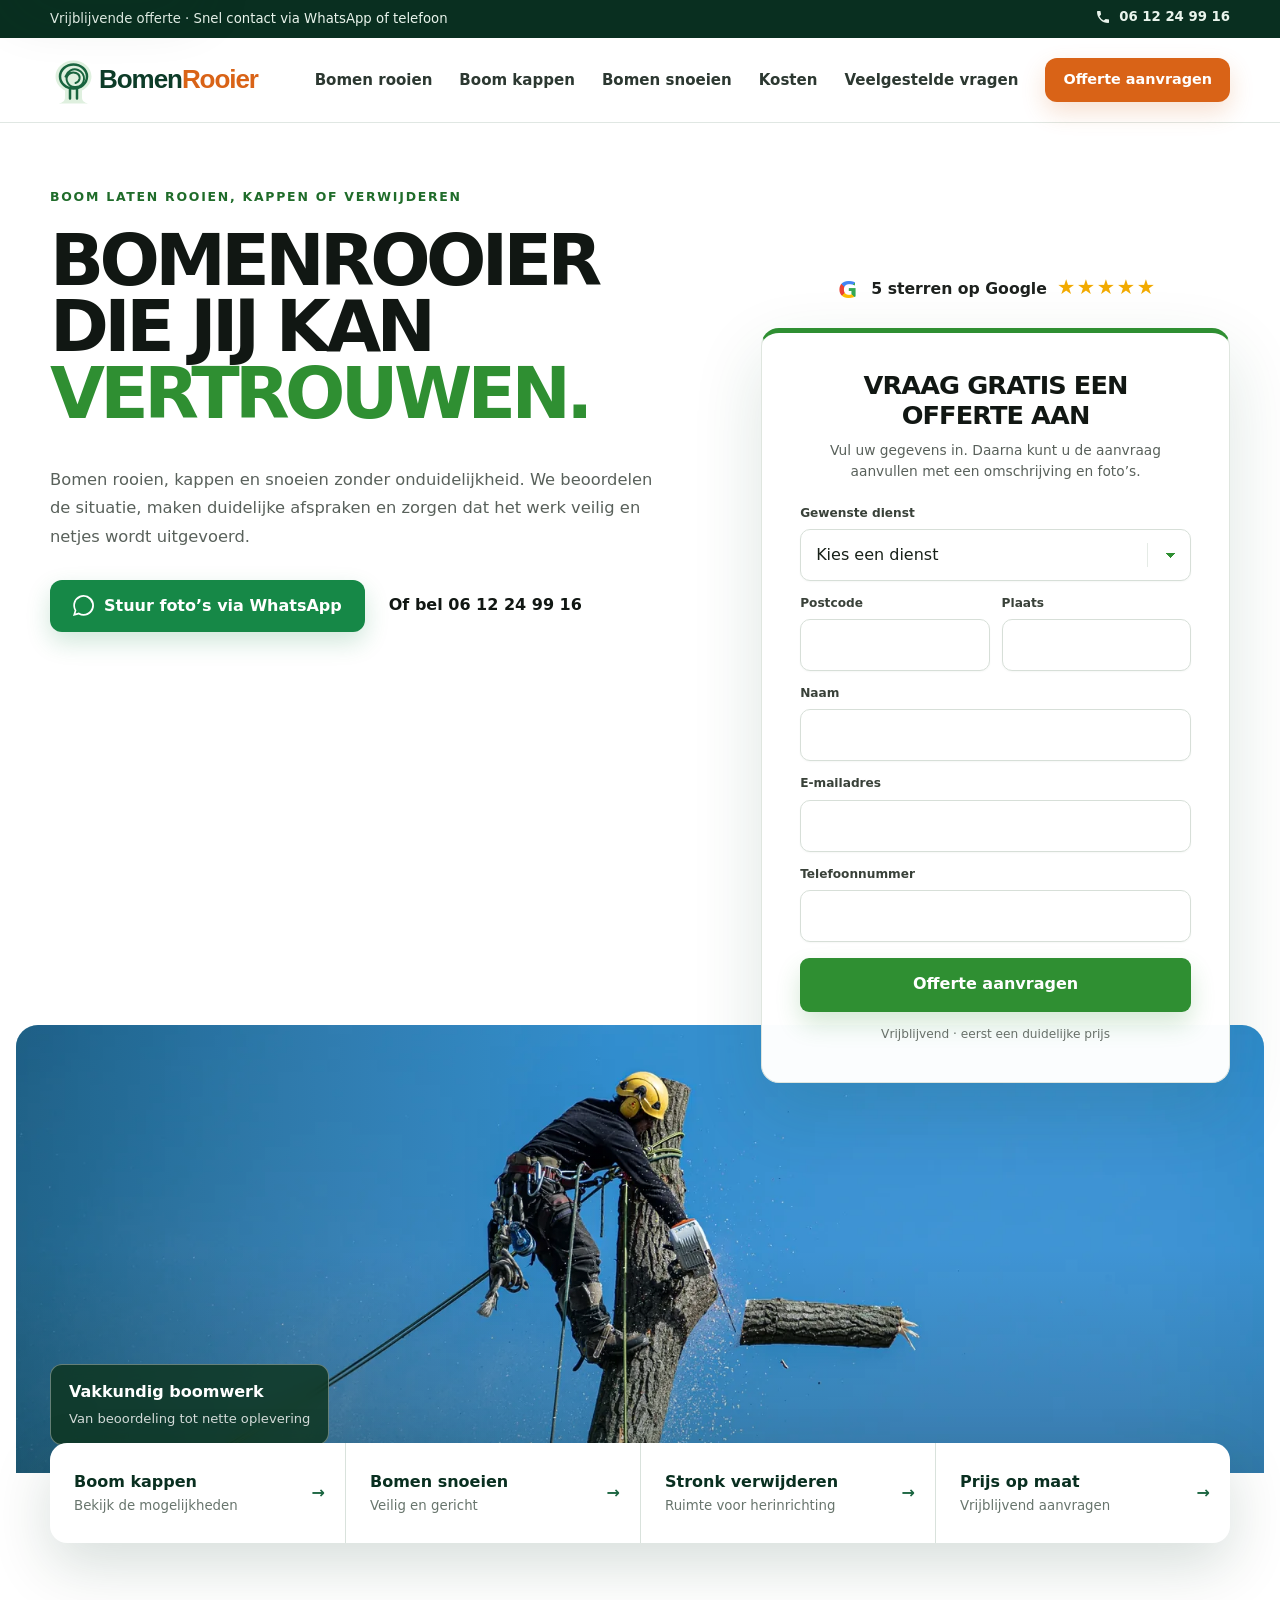
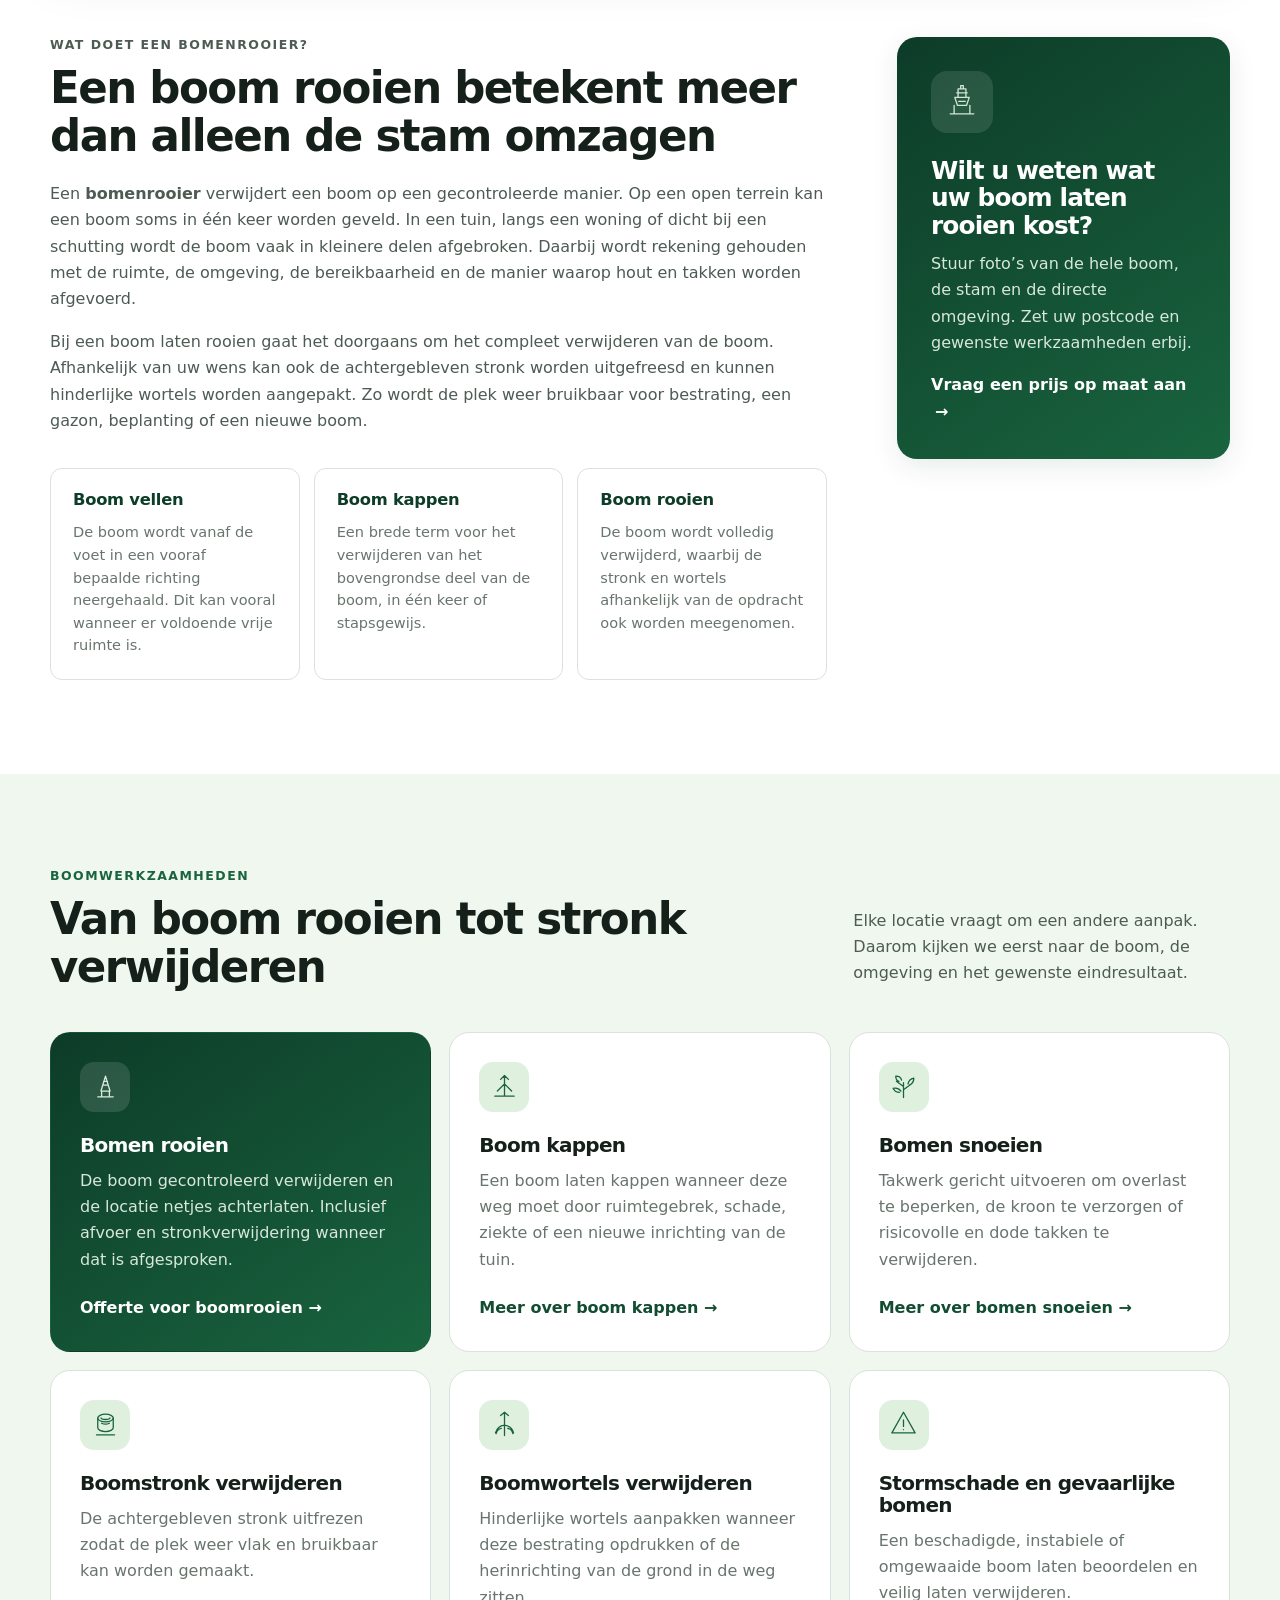
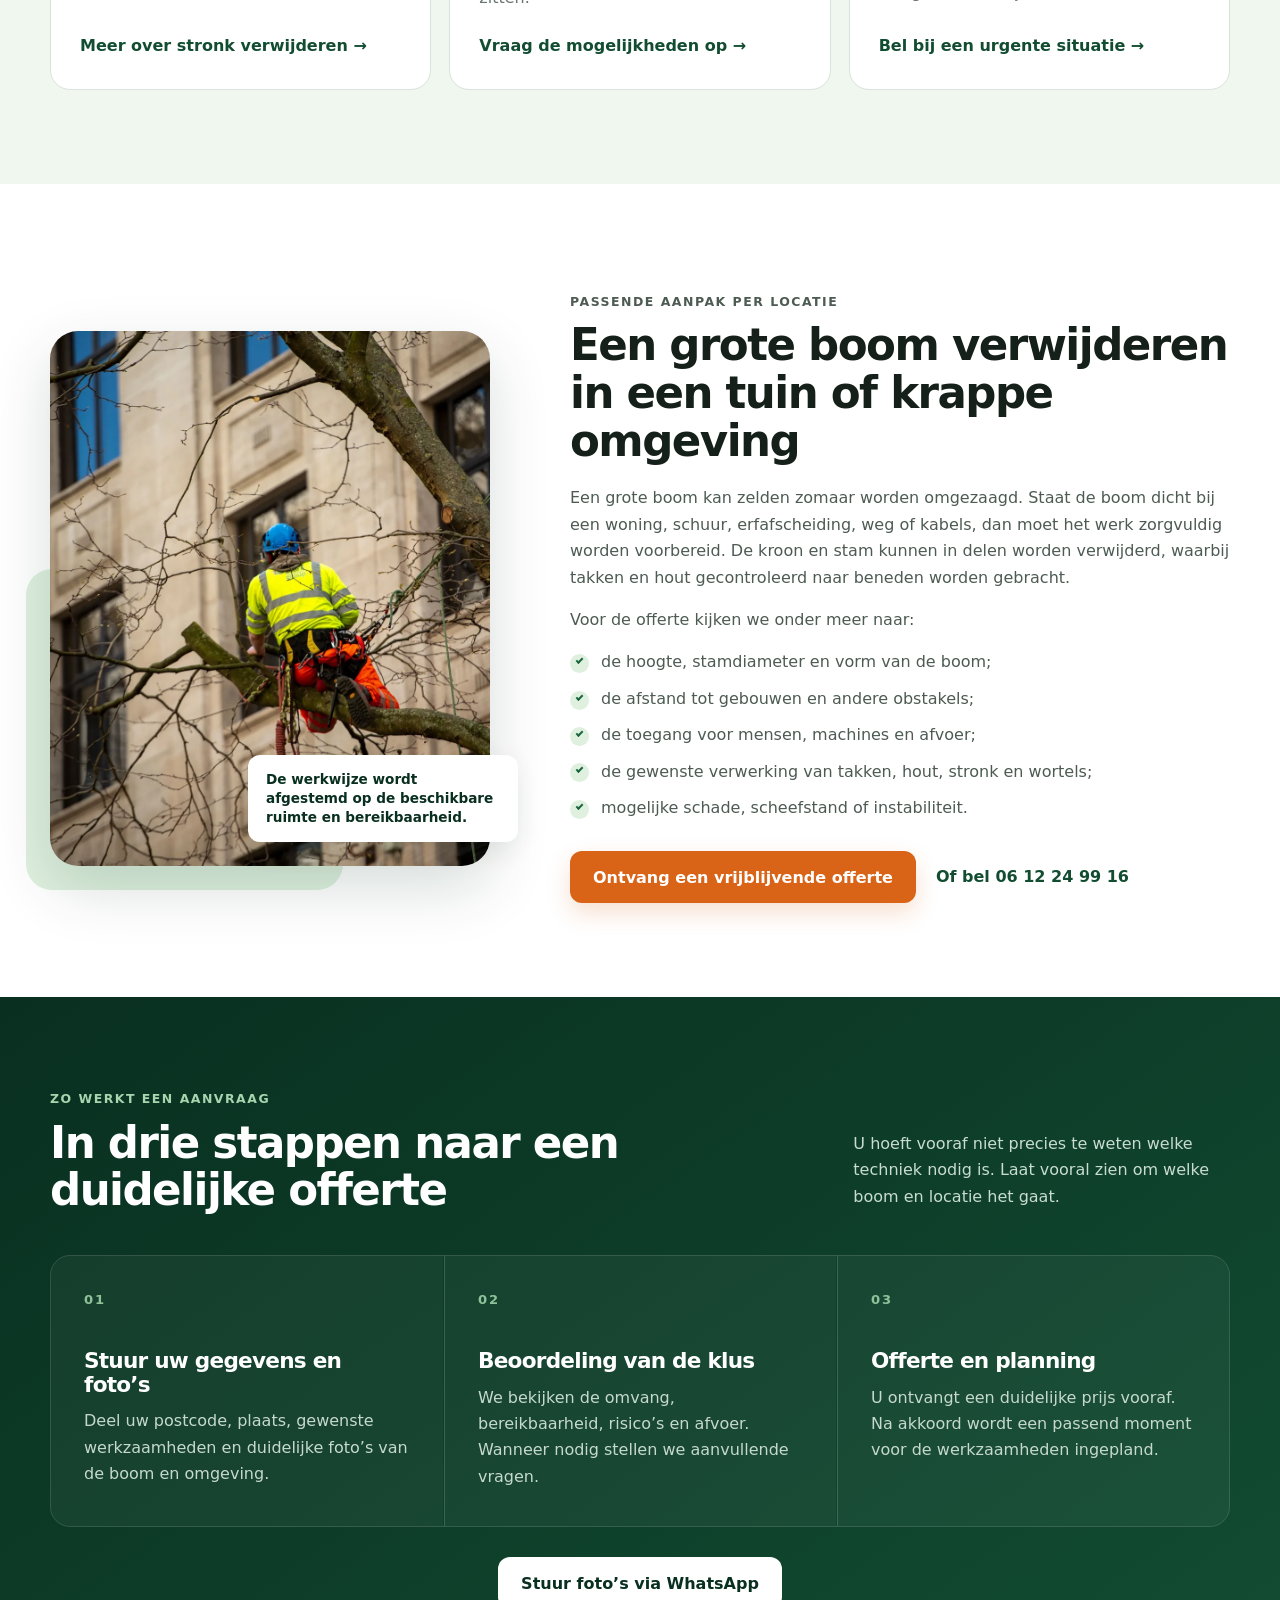
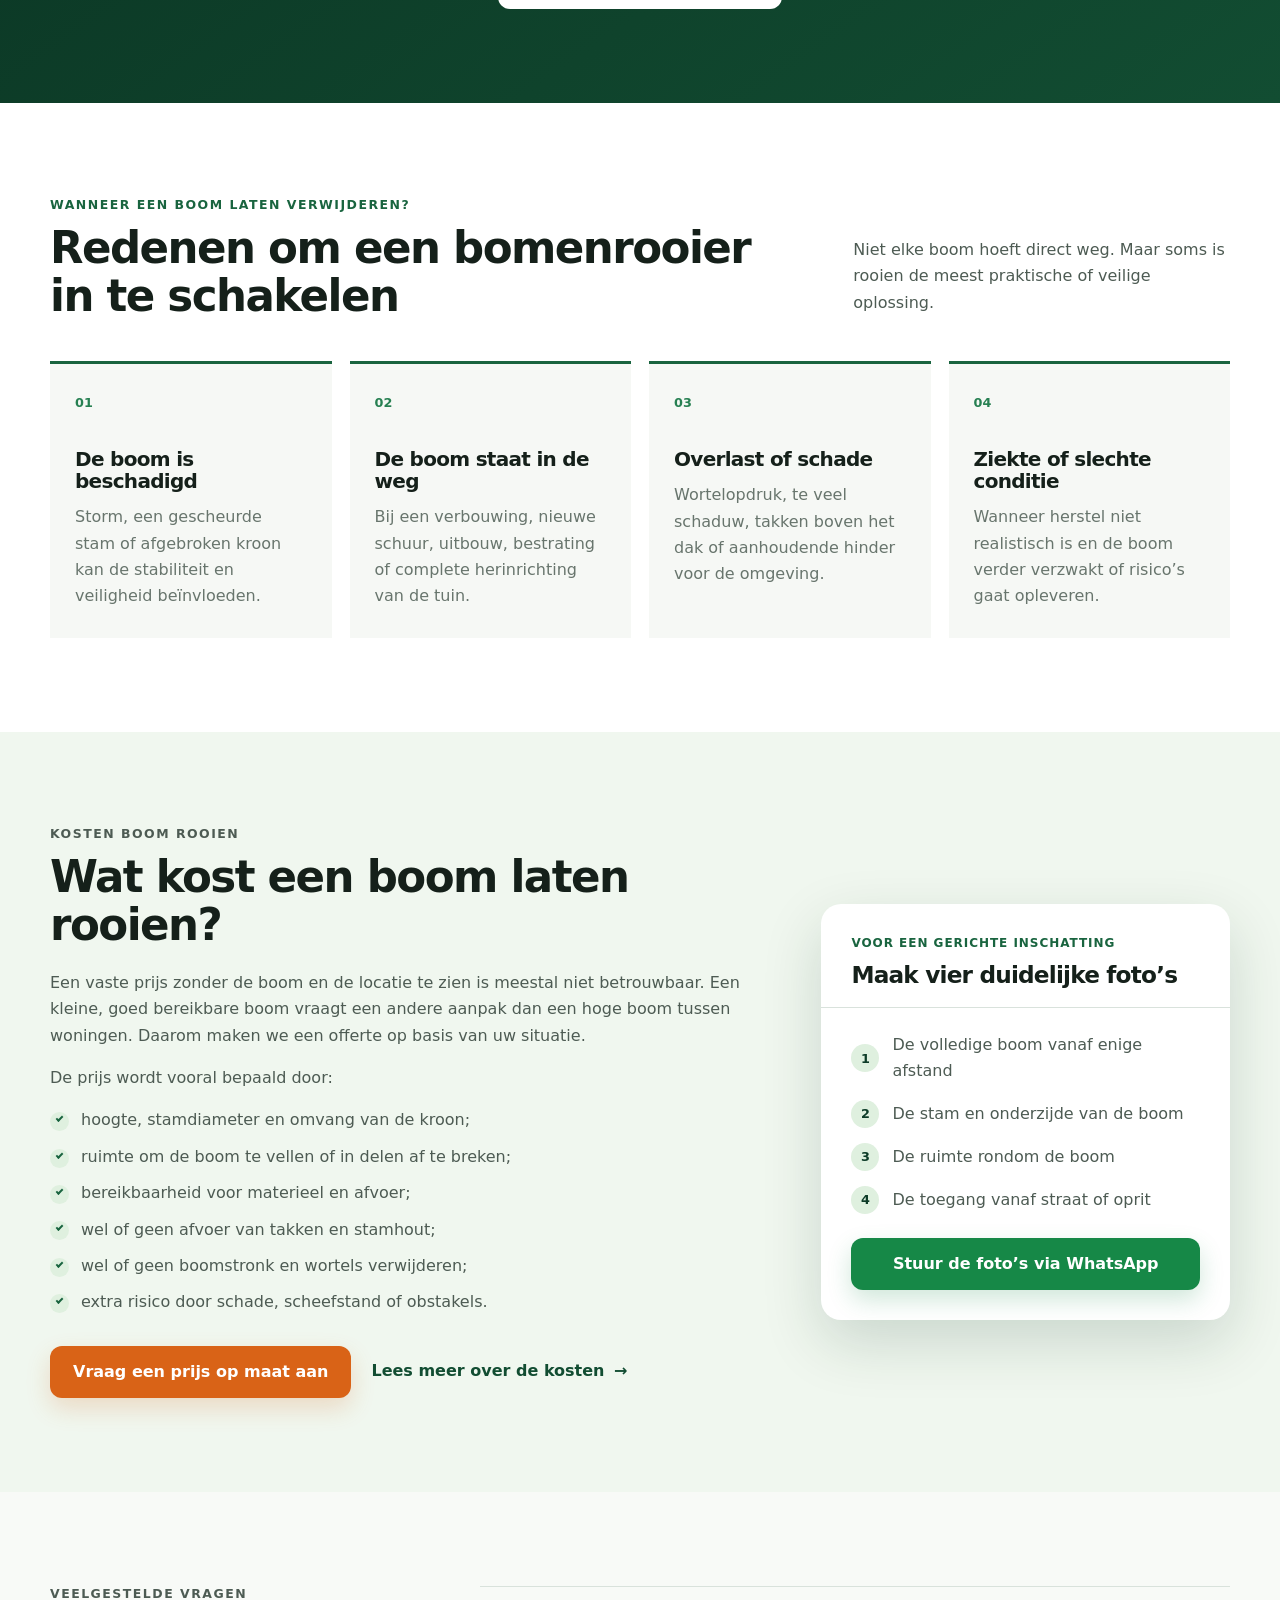
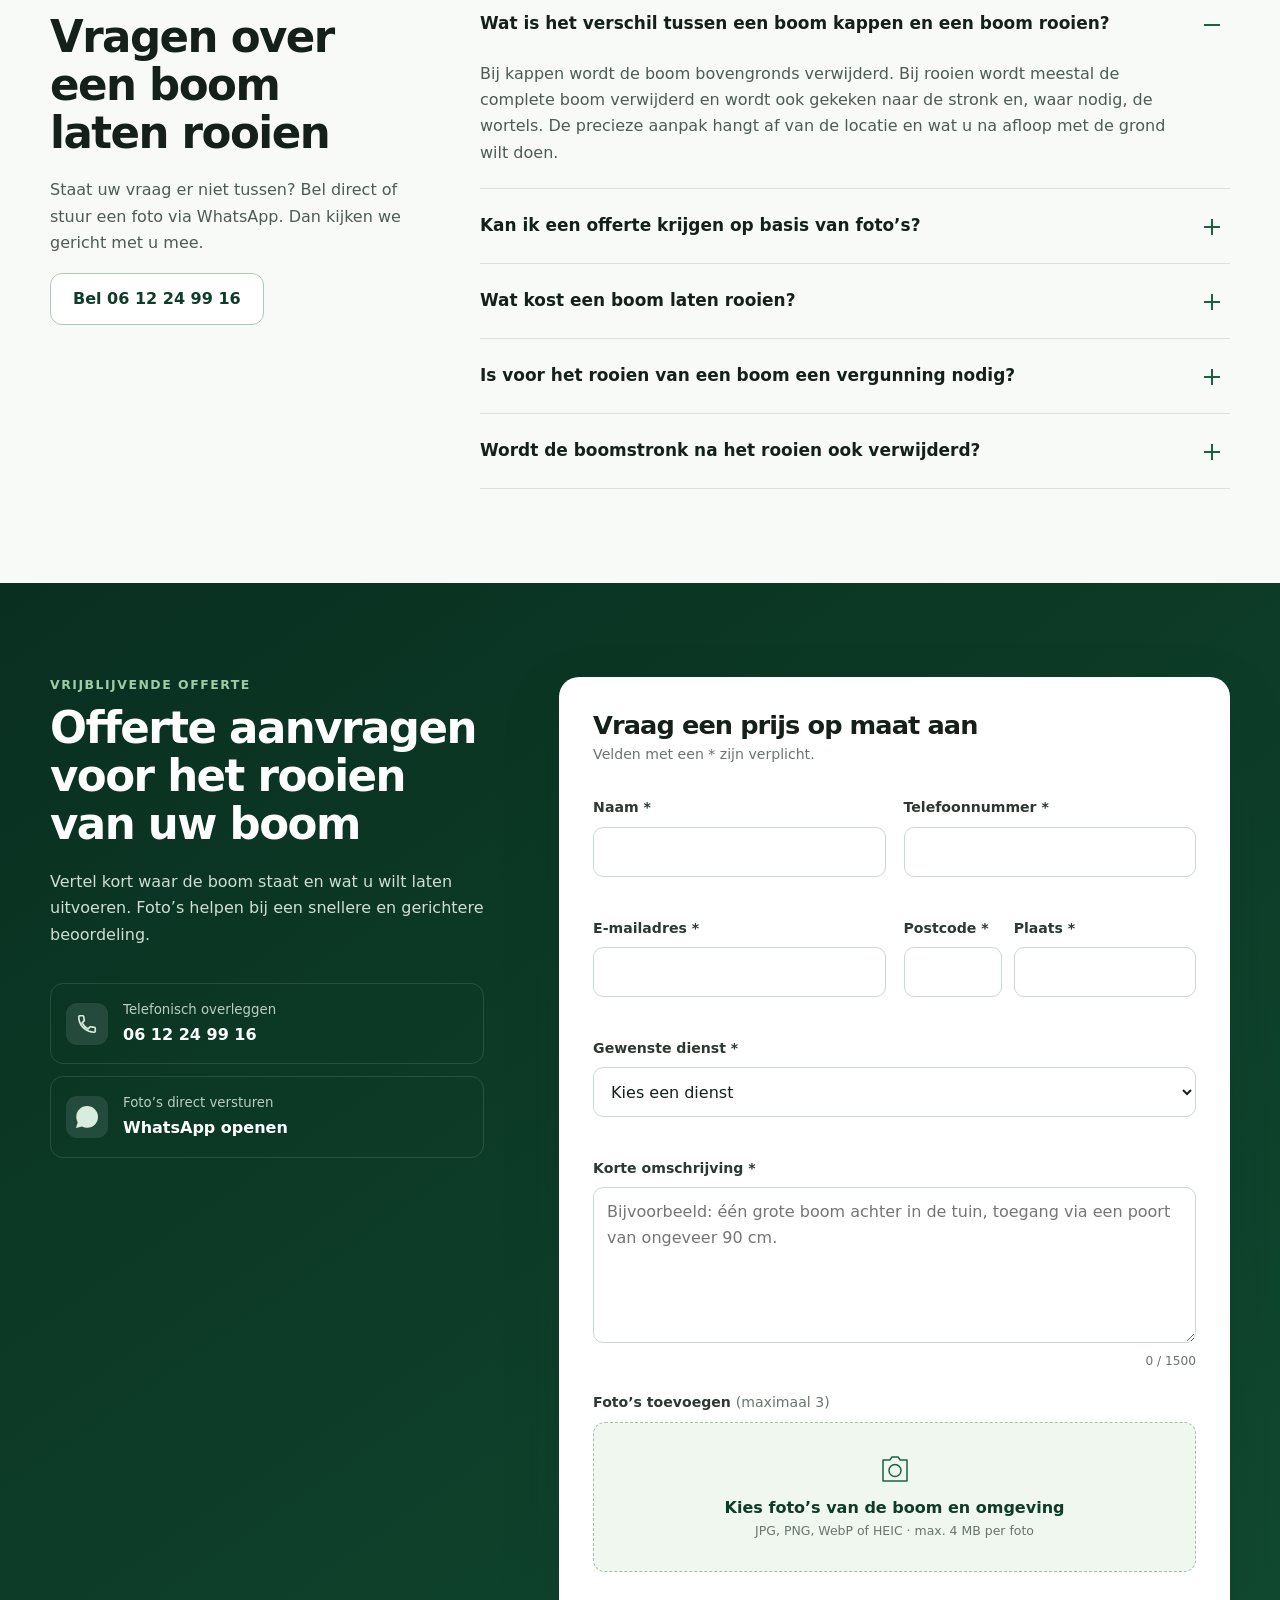
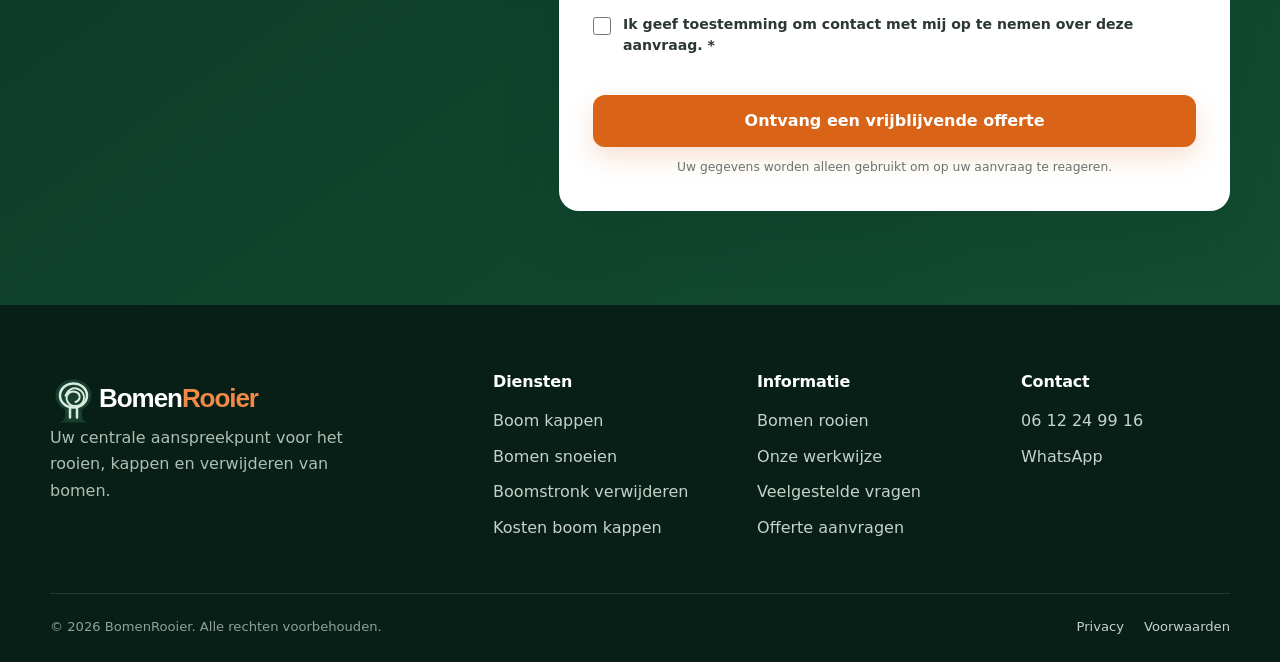
==== commit c72c116c: "Update index.html" ====
--- a/index.html
+++ b/index.html
@@ -45,12 +45,12 @@
       grid-template-columns: minmax(0, 1.14fr) minmax(380px, .86fr);
       gap: clamp(48px, 7vw, 112px);
       align-items: start;
-      padding-top: clamp(56px, 7vw, 104px);
+      padding-top: clamp(28px, 4vw, 56px);
       padding-bottom: clamp(24px, 3vw, 44px);
     }
 
     .trust-hero__copy {
-      padding-top: clamp(16px, 2.2vw, 34px);
+      padding-top: clamp(4px, 1vw, 14px);
       max-width: 760px;
     }
 
@@ -117,7 +117,7 @@
     .trust-hero__conversion {
       position: relative;
       z-index: 4;
-      transform: translateY(66px);
+      transform: translateY(96px);
     }
 
     .trust-hero__rating {
@@ -294,6 +294,7 @@
 
     .trust-hero__media {
       position: relative;
+      z-index: 1;
       width: min(100% - 32px, 1540px);
       height: clamp(330px, 35vw, 570px);
       margin: 0 auto;
@@ -364,7 +365,7 @@
       .trust-hero__top {
         grid-template-columns: 1fr;
         gap: 42px;
-        padding-top: 46px;
+        padding-top: 30px;
       }
 
       .trust-hero__copy {
@@ -384,7 +385,7 @@
         max-width: 620px;
         width: 100%;
         margin: 0 auto;
-        transform: translateY(36px);
+        transform: translateY(54px);
       }
 
       .trust-hero__media {
@@ -396,7 +397,7 @@
 
     @media (max-width: 560px) {
       .trust-hero__top {
-        padding-top: 34px;
+        padding-top: 24px;
         padding-bottom: 20px;
       }
 
@@ -1264,1191 +1265,4 @@
   </script>
 
 </body>
-</html>      --hero-muted: #59615b;
-      --hero-border: #dfe6df;
-      background: #fff;
-      overflow: hidden;
-    }
-
-    .trust-hero__top {
-      display: grid;
-      grid-template-columns: minmax(0, 1.14fr) minmax(380px, .86fr);
-      gap: clamp(48px, 7vw, 112px);
-      align-items: start;
-      padding-top: clamp(56px, 7vw, 104px);
-      padding-bottom: clamp(24px, 3vw, 44px);
-    }
-
-    .trust-hero__copy {
-      padding-top: clamp(16px, 2.2vw, 34px);
-      max-width: 760px;
-    }
-
-    .trust-hero__eyebrow {
-      margin: 0 0 20px;
-      color: var(--hero-green-dark);
-      font-size: .78rem;
-      font-weight: 800;
-      letter-spacing: .14em;
-      text-transform: uppercase;
-    }
-
-    .trust-hero__title {
-      display: flex;
-      flex-direction: column;
-      gap: 0;
-      margin: 0;
-      color: var(--hero-text);
-      font-size: clamp(3.25rem, 5.55vw, 6rem);
-      font-weight: 850;
-      letter-spacing: -.065em;
-      line-height: .94;
-      text-transform: uppercase;
-    }
-
-    .trust-hero__title span,
-    .trust-hero__title strong {
-      display: block;
-      font: inherit;
-    }
-
-    .trust-hero__title strong {
-      color: var(--hero-green);
-    }
-
-    .trust-hero__intro {
-      max-width: 700px;
-      margin: clamp(24px, 3vw, 38px) 0 0;
-      color: var(--hero-muted);
-      font-size: clamp(1.02rem, 1.25vw, 1.18rem);
-      line-height: 1.75;
-    }
-
-    .trust-hero__links {
-      display: flex;
-      flex-wrap: wrap;
-      align-items: center;
-      gap: 18px 24px;
-      margin-top: 28px;
-    }
-
-    .trust-hero__phone {
-      color: var(--hero-text);
-      font-weight: 750;
-      text-decoration: none;
-    }
-
-    .trust-hero__phone:hover {
-      color: var(--hero-green-dark);
-      text-decoration: underline;
-      text-underline-offset: 4px;
-    }
-
-    .trust-hero__conversion {
-      position: relative;
-      z-index: 3;
-    }
-
-    .trust-hero__rating {
-      display: flex;
-      align-items: center;
-      justify-content: center;
-      gap: 10px;
-      min-height: 38px;
-      margin: 0 0 20px;
-      color: #1d211e;
-      font-size: .98rem;
-      white-space: nowrap;
-    }
-
-    .trust-hero__google {
-      display: inline-grid;
-      place-items: center;
-      width: 27px;
-      height: 27px;
-      font-size: 1.45rem;
-      font-weight: 900;
-      line-height: 1;
-      background: conic-gradient(from -45deg, #4285f4 0 25%, #34a853 0 50%, #fbbc05 0 75%, #ea4335 0);
-      -webkit-background-clip: text;
-      background-clip: text;
-      color: transparent;
-    }
-
-    .trust-hero__stars {
-      color: #f2aa00;
-      font-size: 1.28rem;
-      letter-spacing: .08em;
-      transform: translateY(-1px);
-    }
-
-    .trust-hero__form {
-      padding: clamp(26px, 3vw, 38px);
-      border: 1px solid var(--hero-border);
-      border-top: 5px solid var(--hero-green);
-      border-radius: 18px;
-      background: rgba(255, 255, 255, .98);
-      box-shadow: 0 28px 70px rgba(18, 77, 50, .14);
-    }
-
-    .trust-hero__form-heading {
-      margin-bottom: 22px;
-      text-align: center;
-    }
-
-    .trust-hero__form-heading h2 {
-      margin: 0;
-      color: var(--hero-text);
-      font-size: clamp(1.38rem, 2vw, 1.75rem);
-      line-height: 1.15;
-      text-transform: uppercase;
-    }
-
-    .trust-hero__form-heading p {
-      max-width: 440px;
-      margin: 10px auto 0;
-      color: var(--hero-muted);
-      font-size: .86rem;
-      line-height: 1.5;
-    }
-
-    .trust-hero__form-row {
-      display: grid;
-      grid-template-columns: 1fr 1fr;
-      gap: 12px;
-    }
-
-    .trust-hero__field {
-      margin-bottom: 12px;
-    }
-
-    .trust-hero__field label {
-      display: block;
-      margin: 0 0 6px;
-      color: #394139;
-      font-size: .76rem;
-      font-weight: 750;
-    }
-
-    .trust-hero__field input,
-    .trust-hero__field select {
-      width: 100%;
-      min-height: 52px;
-      padding: 0 15px;
-      border: 1px solid #d9dfda;
-      border-radius: 9px;
-      background: #fff;
-      color: #172018;
-      font: inherit;
-      box-shadow: 0 1px 3px rgba(13, 40, 24, .04);
-      transition: border-color .18s ease, box-shadow .18s ease;
-    }
-
-    .trust-hero__field input:focus,
-    .trust-hero__field select:focus {
-      outline: none;
-      border-color: var(--hero-green);
-      box-shadow: 0 0 0 4px rgba(47, 143, 50, .12);
-    }
-
-    .trust-hero__submit {
-      width: 100%;
-      min-height: 54px;
-      margin-top: 4px;
-      border: 0;
-      border-radius: 9px;
-      background: var(--hero-green);
-      color: #fff;
-      font: inherit;
-      font-weight: 800;
-      cursor: pointer;
-      box-shadow: 0 12px 24px rgba(47, 143, 50, .2);
-      transition: transform .18s ease, background-color .18s ease, box-shadow .18s ease;
-    }
-
-    .trust-hero__submit:hover {
-      background: var(--hero-green-dark);
-      transform: translateY(-1px);
-      box-shadow: 0 15px 30px rgba(31, 108, 42, .24);
-    }
-
-    .trust-hero__submit:focus-visible {
-      outline: 3px solid rgba(47, 143, 50, .28);
-      outline-offset: 3px;
-    }
-
-    .trust-hero__form-note {
-      margin: 12px 0 0;
-      color: #687069;
-      font-size: .76rem;
-      text-align: center;
-    }
-
-    .trust-hero__media {
-      position: relative;
-      width: min(100% - 32px, 1540px);
-      height: clamp(330px, 35vw, 570px);
-      margin: 0 auto;
-      overflow: hidden;
-      border-radius: 22px 22px 0 0;
-      background: #dfe8df;
-    }
-
-    .trust-hero__media img {
-      display: block;
-      width: 100%;
-      height: 100%;
-      object-fit: cover;
-      object-position: center 43%;
-      transform: scale(1.002);
-    }
-
-    .trust-hero__media-shade {
-      position: absolute;
-      inset: 0;
-      background:
-        linear-gradient(90deg, rgba(8, 31, 18, .34), transparent 48%),
-        linear-gradient(0deg, rgba(8, 31, 18, .22), transparent 50%);
-      pointer-events: none;
-    }
-
-    .trust-hero__media-caption {
-      position: absolute;
-      inset: auto 0 28px;
-      z-index: 2;
-    }
-
-    .trust-hero__media-caption p {
-      display: inline-flex;
-      flex-direction: column;
-      gap: 3px;
-      max-width: 360px;
-      margin: 0;
-      padding: 14px 18px;
-      border: 1px solid rgba(255, 255, 255, .35);
-      border-radius: 12px;
-      background: rgba(13, 52, 29, .82);
-      color: #fff;
-      backdrop-filter: blur(10px);
-    }
-
-    .trust-hero__media-caption strong {
-      font-size: 1rem;
-    }
-
-    .trust-hero__media-caption span {
-      color: rgba(255, 255, 255, .82);
-      font-size: .82rem;
-    }
-
-    @media (max-width: 1040px) {
-      .trust-hero__top {
-        grid-template-columns: minmax(0, 1fr) minmax(350px, .85fr);
-        gap: 42px;
-      }
-
-      .trust-hero__title {
-        font-size: clamp(3rem, 6.1vw, 4.8rem);
-      }
-    }
-
-    @media (max-width: 820px) {
-      .trust-hero__top {
-        grid-template-columns: 1fr;
-        gap: 42px;
-        padding-top: 46px;
-      }
-
-      .trust-hero__copy {
-        max-width: none;
-        padding-top: 0;
-      }
-
-      .trust-hero__title {
-        font-size: clamp(3rem, 12vw, 5rem);
-      }
-
-      .trust-hero__intro {
-        max-width: 640px;
-      }
-
-      .trust-hero__conversion {
-        max-width: 620px;
-        width: 100%;
-        margin: 0 auto;
-      }
-
-      .trust-hero__media {
-        width: calc(100% - 24px);
-        height: clamp(300px, 62vw, 480px);
-        border-radius: 18px 18px 0 0;
-      }
-    }
-
-    @media (max-width: 560px) {
-      .trust-hero__top {
-        padding-top: 34px;
-        padding-bottom: 20px;
-      }
-
-      .trust-hero__eyebrow {
-        margin-bottom: 14px;
-        font-size: .7rem;
-      }
-
-      .trust-hero__title {
-        font-size: clamp(2.55rem, 13.2vw, 4rem);
-        letter-spacing: -.055em;
-      }
-
-      .trust-hero__intro {
-        margin-top: 22px;
-        font-size: .98rem;
-        line-height: 1.65;
-      }
-
-      .trust-hero__links {
-        align-items: stretch;
-        flex-direction: column;
-      }
-
-      .trust-hero__links .button {
-        width: 100%;
-      }
-
-      .trust-hero__phone {
-        text-align: center;
-      }
-
-      .trust-hero__rating {
-        flex-wrap: wrap;
-        gap: 6px 9px;
-        margin-bottom: 14px;
-        font-size: .9rem;
-      }
-
-      .trust-hero__form {
-        padding: 23px 18px;
-        border-radius: 15px;
-      }
-
-      .trust-hero__form-row {
-        grid-template-columns: 1fr;
-        gap: 0;
-      }
-
-      .trust-hero__media {
-        width: 100%;
-        height: 330px;
-        border-radius: 0;
-      }
-
-      .trust-hero__media img {
-        object-position: 58% center;
-      }
-
-      .trust-hero__media-caption {
-        bottom: 18px;
-      }
-
-      .trust-hero__media-caption p {
-        max-width: calc(100vw - 40px);
-      }
-    }
-
-    @media (prefers-reduced-motion: reduce) {
-      .trust-hero__submit {
-        transition: none;
-      }
-    }
-  </style>
-
-
-  <!-- Google Tag Manager: plaats de officiële GTM <script>-code hier. -->
-
-  <script type="application/ld+json">
-  {
-  "@context": "https://schema.org",
-  "@graph": [
-    {
-      "@type": "WebSite",
-      "@id": "https://bomenrooier.nl/#website",
-      "url": "https://bomenrooier.nl/",
-      "name": "BomenRooier",
-      "inLanguage": "nl-NL",
-      "publisher": {
-        "@id": "https://bomenrooier.nl/#organization"
-      }
-    },
-    {
-      "@type": "WebPage",
-      "@id": "https://bomenrooier.nl/#webpage",
-      "url": "https://bomenrooier.nl/",
-      "name": "Bomenrooier nodig? Boom laten rooien | BomenRooier",
-      "description": "Vrijblijvende offerte voor het rooien, kappen of verwijderen van bomen.",
-      "isPartOf": {
-        "@id": "https://bomenrooier.nl/#website"
-      },
-      "about": {
-        "@id": "https://bomenrooier.nl/#service"
-      },
-      "primaryImageOfPage": {
-        "@id": "https://bomenrooier.nl/#primaryimage"
-      },
-      "inLanguage": "nl-NL"
-    },
-    {
-      "@type": "ImageObject",
-      "@id": "https://bomenrooier.nl/#primaryimage",
-      "url": "https://bomenrooier.nl/assets/images/bomenrooier-boom-rooien.webp",
-      "contentUrl": "https://bomenrooier.nl/assets/images/bomenrooier-boom-rooien.webp",
-      "width": 1600,
-      "height": 1067,
-      "caption": "Bomenrooier aan het werk bij het verwijderen van een boom"
-    },
-    {
-      "@type": "Organization",
-      "@id": "https://bomenrooier.nl/#organization",
-      "name": "BomenRooier",
-      "url": "https://bomenrooier.nl/",
-      "logo": "https://bomenrooier.nl/assets/icons/logo-bomenrooier.svg",
-      "telephone": "+31612249916",
-      "areaServed": {
-        "@type": "Country",
-        "name": "Nederland"
-      },
-      "contactPoint": {
-        "@type": "ContactPoint",
-        "telephone": "+31612249916",
-        "contactType": "customer service",
-        "availableLanguage": "Dutch",
-        "areaServed": "NL"
-      }
-    },
-    {
-      "@type": "Service",
-      "@id": "https://bomenrooier.nl/#service",
-      "name": "Bomen rooien en verwijderen",
-      "serviceType": "Bomen rooien, bomen kappen en bomen verwijderen",
-      "provider": {
-        "@id": "https://bomenrooier.nl/#organization"
-      },
-      "areaServed": {
-        "@type": "Country",
-        "name": "Nederland"
-      },
-      "offers": {
-        "@type": "Offer",
-        "description": "Vrijblijvende offerte op maat",
-        "url": "https://bomenrooier.nl/#offerte"
-      },
-      "hasOfferCatalog": {
-        "@type": "OfferCatalog",
-        "name": "Boomwerkzaamheden",
-        "itemListElement": [
-          {
-            "@type": "Offer",
-            "itemOffered": {
-              "@type": "Service",
-              "name": "Bomen rooien"
-            }
-          },
-          {
-            "@type": "Offer",
-            "itemOffered": {
-              "@type": "Service",
-              "name": "Boom kappen"
-            }
-          },
-          {
-            "@type": "Offer",
-            "itemOffered": {
-              "@type": "Service",
-              "name": "Bomen snoeien"
-            }
-          },
-          {
-            "@type": "Offer",
-            "itemOffered": {
-              "@type": "Service",
-              "name": "Boomstronk verwijderen"
-            }
-          },
-          {
-            "@type": "Offer",
-            "itemOffered": {
-              "@type": "Service",
-              "name": "Boomwortels verwijderen"
-            }
-          },
-          {
-            "@type": "Offer",
-            "itemOffered": {
-              "@type": "Service",
-              "name": "Stormschade aan bomen"
-            }
-          }
-        ]
-      }
-    },
-    {
-      "@type": "FAQPage",
-      "@id": "https://bomenrooier.nl/#faq",
-      "mainEntity": [
-        {
-          "@type": "Question",
-          "name": "Wat is het verschil tussen een boom kappen en een boom rooien?",
-          "acceptedAnswer": {
-            "@type": "Answer",
-            "text": "Bij kappen wordt de boom bovengronds verwijderd. Bij rooien wordt meestal de complete boom verwijderd en wordt ook gekeken naar de stronk en, waar nodig, de wortels. De precieze aanpak hangt af van de locatie en wat u na afloop met de grond wilt doen."
-          }
-        },
-        {
-          "@type": "Question",
-          "name": "Kan ik een offerte krijgen op basis van foto’s?",
-          "acceptedAnswer": {
-            "@type": "Answer",
-            "text": "Ja. Stuur via WhatsApp enkele duidelijke foto’s van de boom, de stam, de omgeving en de bereikbaarheid. Vermeld ook uw plaats en wat u wilt laten uitvoeren. Daarmee kan vaak snel een eerste inschatting worden gemaakt."
-          }
-        },
-        {
-          "@type": "Question",
-          "name": "Wat kost een boom laten rooien?",
-          "acceptedAnswer": {
-            "@type": "Answer",
-            "text": "De prijs hangt onder meer af van de hoogte en dikte van de boom, de bereikbaarheid, de beschikbare werkruimte, de afvoer van hout en groen en het verwijderen van de stronk. Daarom ontvangt u een prijs op maat."
-          }
-        },
-        {
-          "@type": "Question",
-          "name": "Is voor het rooien van een boom een vergunning nodig?",
-          "acceptedAnswer": {
-            "@type": "Answer",
-            "text": "Dat verschilt per gemeente en soms per boom. Controleer daarom altijd de lokale regels voordat de werkzaamheden starten. Bij de aanvraag kunnen we meedenken over de praktische vervolgstappen."
-          }
-        },
-        {
-          "@type": "Question",
-          "name": "Wordt de boomstronk na het rooien ook verwijderd?",
-          "acceptedAnswer": {
-            "@type": "Answer",
-            "text": "Dat hangt af van de afgesproken werkzaamheden. De boom kan bovengronds worden verwijderd terwijl de stronk blijft staan, maar de stronk kan ook worden uitgegraven of gefreesd. Geef bij uw aanvraag aan hoe u de plek na afloop wilt gebruiken."
-          }
-        }
-      ]
-    }
-  ]
-}
-  </script>
-</head>
-<body>
-  <!-- Google Tag Manager (noscript): plaats de officiële iframe-code direct na <body>. -->
-  <a class="skip-link" href="#main-content">Ga naar de inhoud</a>
-
-  <header class="site-header" id="site-header">
-    <div class="header-top">
-      <div class="container header-top__inner">
-        <p>Vrijblijvende offerte · Snel contact via WhatsApp of telefoon</p>
-        <div class="header-top__links">
-          <a id="header-phone-link" class="tracked-contact" href="tel:+31612249916" data-action="phone_click" data-location="header" aria-label="Bel BomenRooier op 06 12 24 99 16">
-            <svg aria-hidden="true" viewBox="0 0 24 24"><path d="M6.6 10.8a15.5 15.5 0 0 0 6.6 6.6l2.2-2.2a1 1 0 0 1 1-.24c1.1.37 2.3.56 3.6.56a1 1 0 0 1 1 1V20a1 1 0 0 1-1 1C10.6 21 3 13.4 3 4a1 1 0 0 1 1-1h3.5a1 1 0 0 1 1 1c0 1.25.2 2.46.57 3.58a1 1 0 0 1-.25 1.02L6.6 10.8Z"/></svg>
-            06 12 24 99 16
-          </a>
-        </div>
-      </div>
-    </div>
-
-    <div class="container nav-wrap">
-      <a class="brand" href="./" aria-label="BomenRooier homepage">
-        <img src="./assets/icons/logo-bomenrooier.svg" width="210" height="52" alt="BomenRooier">
-      </a>
-
-      <button class="nav-toggle" id="nav-toggle" type="button" aria-expanded="false" aria-controls="primary-navigation" aria-label="Menu openen">
-        <span></span><span></span><span></span>
-      </button>
-
-      <nav class="primary-nav" id="primary-navigation" aria-label="Hoofdnavigatie">
-        <a href="#bomen-rooien" aria-current="page">Bomen rooien</a>
-        <a href="./boom-kappen/" data-action="internal_link_click" data-location="header" data-service="boom-kappen">Boom kappen</a>
-        <a href="./bomen-snoeien/" data-action="internal_link_click" data-location="header" data-service="bomen-snoeien">Bomen snoeien</a>
-        <a href="./boom-kappen-kosten/" data-action="internal_link_click" data-location="header" data-service="boom-kappen-kosten">Kosten</a>
-        <a href="#faq">Veelgestelde vragen</a>
-        <a id="nav-offer-link" class="button button--small button--primary" href="#offerte" data-action="internal_link_click" data-location="header">Offerte aanvragen</a>
-      </nav>
-    </div>
-  </header>
-
-  <main id="main-content">
-
-    <section class="trust-hero" aria-labelledby="hero-title">
-      <div class="container trust-hero__top">
-        <div class="trust-hero__copy">
-          <p class="trust-hero__eyebrow">Boom laten rooien, kappen of verwijderen</p>
-          <h1 id="hero-title" class="trust-hero__title">
-            <span>Bomenrooier</span>
-            <span>die jij kan</span>
-            <strong>vertrouwen.</strong>
-          </h1>
-          <p class="trust-hero__intro">
-            Bomen rooien, kappen en snoeien zonder onduidelijkheid. We beoordelen de situatie,
-            maken duidelijke afspraken en zorgen dat het werk veilig en netjes wordt uitgevoerd.
-          </p>
-          <div class="trust-hero__links">
-            <a class="button button--whatsapp tracked-contact"
-               href="https://wa.me/31612249916?text=Hallo%20BomenRooier%2C%20ik%20wil%20graag%20een%20vrijblijvende%20offerte%20aanvragen.%20Ik%20stuur%20zo%20enkele%20foto%27s."
-               data-action="whatsapp_click"
-               data-location="hero"
-               target="_blank"
-               rel="noopener">
-              <svg aria-hidden="true" viewBox="0 0 24 24"><path d="M20.5 3.5A11.8 11.8 0 0 0 12.1 0C5.6 0 .3 5.3.3 11.8c0 2.1.6 4.1 1.6 5.9L0 24l6.5-1.7a11.8 11.8 0 0 0 5.6 1.4h.1C18.7 23.7 24 18.4 24 11.9c0-3.2-1.2-6.2-3.5-8.4Zm-8.3 18.2h-.1a9.8 9.8 0 0 1-5-1.4l-.4-.2-3.8 1 1-3.7-.2-.4a9.8 9.8 0 1 1 8.5 4.7Z"/></svg>
-              Stuur foto’s via WhatsApp
-            </a>
-            <a class="trust-hero__phone tracked-contact"
-               href="tel:+31612249916"
-               data-action="phone_click"
-               data-location="hero">
-              Of bel 06 12 24 99 16
-            </a>
-          </div>
-        </div>
-
-        <div class="trust-hero__conversion">
-          <div class="trust-hero__rating" aria-label="BomenRooier heeft vijf sterren op Google">
-            <span class="trust-hero__google" aria-hidden="true">G</span>
-            <strong>5 sterren op Google</strong>
-            <span class="trust-hero__stars" aria-hidden="true">★★★★★</span>
-          </div>
-
-          <form class="trust-hero__form" id="hero-quick-form">
-            <div class="trust-hero__form-heading">
-              <h2>Vraag een vrijblijvende offerte aan</h2>
-              <p>Vul uw gegevens in. Daarna kunt u de aanvraag aanvullen met een omschrijving en foto’s.</p>
-            </div>
-
-            <div class="trust-hero__field trust-hero__field--full">
-              <label for="hero-service">Gewenste dienst</label>
-              <select id="hero-service" name="hero_service" required>
-                <option value="">Kies een dienst</option>
-                <option value="Bomen rooien">Bomen rooien</option>
-                <option value="Boom kappen">Boom kappen</option>
-                <option value="Boom verwijderen">Boom verwijderen</option>
-                <option value="Bomen snoeien">Bomen snoeien</option>
-                <option value="Boomstronk verwijderen">Boomstronk verwijderen</option>
-                <option value="Boomwortels verwijderen">Boomwortels verwijderen</option>
-                <option value="Stormschade of gevaarlijke boom">Stormschade of gevaarlijke boom</option>
-                <option value="Advies kapvergunning">Advies over kapvergunning</option>
-                <option value="Anders">Anders</option>
-              </select>
-            </div>
-
-            <div class="trust-hero__form-row">
-              <div class="trust-hero__field">
-                <label for="hero-postal-code">Postcode</label>
-                <input id="hero-postal-code" name="hero_postal_code" type="text" autocomplete="postal-code" required maxlength="12">
-              </div>
-              <div class="trust-hero__field">
-                <label for="hero-city">Plaats</label>
-                <input id="hero-city" name="hero_city" type="text" autocomplete="address-level2" required maxlength="100">
-              </div>
-            </div>
-
-            <div class="trust-hero__field trust-hero__field--full">
-              <label for="hero-name">Naam</label>
-              <input id="hero-name" name="hero_name" type="text" autocomplete="name" required maxlength="100">
-            </div>
-
-            <div class="trust-hero__field trust-hero__field--full">
-              <label for="hero-email">E-mailadres</label>
-              <input id="hero-email" name="hero_email" type="email" autocomplete="email" required maxlength="160">
-            </div>
-
-            <div class="trust-hero__field trust-hero__field--full">
-              <label for="hero-phone-number">Telefoonnummer</label>
-              <input id="hero-phone-number" name="hero_phone" type="tel" autocomplete="tel" inputmode="tel" required maxlength="30">
-            </div>
-
-            <button class="trust-hero__submit" type="submit">Offerte aanvragen</button>
-            <p class="trust-hero__form-note">Vrijblijvend · eerst een duidelijke prijs</p>
-          </form>
-        </div>
-      </div>
-
-      <div class="trust-hero__media">
-        <img
-          src="./assets/images/bomenrooier-boom-rooien.webp"
-          width="1600"
-          height="1067"
-          alt="Bomenrooier die veilig aan een boom werkt"
-          fetchpriority="high"
-          decoding="async">
-        <div class="trust-hero__media-shade" aria-hidden="true"></div>
-        <div class="container trust-hero__media-caption">
-          <p><strong>Vakkundig boomwerk</strong><span>Van beoordeling tot nette oplevering</span></p>
-        </div>
-      </div>
-    </section>
-
-    <section class="service-strip" aria-label="Populaire boomwerkzaamheden">
-      <div class="container service-strip__grid">
-        <a href="./boom-kappen/" data-action="internal_link_click" data-location="hero" data-service="boom-kappen"><span>Boom kappen</span><small>Bekijk de mogelijkheden</small></a>
-        <a href="./bomen-snoeien/" data-action="internal_link_click" data-location="hero" data-service="bomen-snoeien"><span>Bomen snoeien</span><small>Veilig en gericht</small></a>
-        <a href="./boomstronk-verwijderen/" data-action="internal_link_click" data-location="hero" data-service="boomstronk-verwijderen"><span>Stronk verwijderen</span><small>Ruimte voor herinrichting</small></a>
-        <a href="#offerte" data-action="internal_link_click" data-location="hero" data-service="offerte"><span>Prijs op maat</span><small>Vrijblijvend aanvragen</small></a>
-      </div>
-    </section>
-
-    <section class="section" id="bomen-rooien" aria-labelledby="what-title">
-      <div class="container split split--intro">
-        <div class="split__content">
-          <p class="eyebrow">Wat doet een bomenrooier?</p>
-          <h2 id="what-title">Een boom rooien betekent meer dan alleen de stam omzagen</h2>
-          <p>Een <strong>bomenrooier</strong> verwijdert een boom op een gecontroleerde manier. Op een open terrein kan een boom soms in één keer worden geveld. In een tuin, langs een woning of dicht bij een schutting wordt de boom vaak in kleinere delen afgebroken. Daarbij wordt rekening gehouden met de ruimte, de omgeving, de bereikbaarheid en de manier waarop hout en takken worden afgevoerd.</p>
-          <p>Bij een boom laten rooien gaat het doorgaans om het compleet verwijderen van de boom. Afhankelijk van uw wens kan ook de achtergebleven stronk worden uitgefreesd en kunnen hinderlijke wortels worden aangepakt. Zo wordt de plek weer bruikbaar voor bestrating, een gazon, beplanting of een nieuwe boom.</p>
-          <div class="definition-grid">
-            <article>
-              <h3>Boom vellen</h3>
-              <p>De boom wordt vanaf de voet in een vooraf bepaalde richting neergehaald. Dit kan vooral wanneer er voldoende vrije ruimte is.</p>
-            </article>
-            <article>
-              <h3>Boom kappen</h3>
-              <p>Een brede term voor het verwijderen van het bovengrondse deel van de boom, in één keer of stapsgewijs.</p>
-            </article>
-            <article>
-              <h3>Boom rooien</h3>
-              <p>De boom wordt volledig verwijderd, waarbij de stronk en wortels afhankelijk van de opdracht ook worden meegenomen.</p>
-            </article>
-          </div>
-        </div>
-        <aside class="quote-panel" aria-label="Snel een inschatting ontvangen">
-          <div class="quote-panel__icon">
-            <svg aria-hidden="true" viewBox="0 0 64 64"><path d="M14 50h36M20 50V37m24 13V37M25 37h14l4-12H21l4 12Zm1-12V12h12v13M30 12V7h4v5"/><path d="M24 18h16M27 31h10"/></svg>
-          </div>
-          <h3>Wilt u weten wat uw boom laten rooien kost?</h3>
-          <p>Stuur foto’s van de hele boom, de stam en de directe omgeving. Zet uw postcode en gewenste werkzaamheden erbij.</p>
-          <a id="intro-whatsapp" class="text-link tracked-contact" href="https://wa.me/31612249916?text=Hallo%20BomenRooier%2C%20ik%20wil%20graag%20een%20prijs%20op%20maat%20voor%20het%20rooien%20van%20een%20boom." data-action="whatsapp_click" data-location="services" target="_blank" rel="noopener">Vraag een prijs op maat aan <span aria-hidden="true">→</span></a>
-        </aside>
-      </div>
-    </section>
-
-    <section class="section section--tint" id="diensten" aria-labelledby="services-title">
-      <div class="container">
-        <div class="section-heading">
-          <div>
-            <p class="eyebrow">Boomwerkzaamheden</p>
-            <h2 id="services-title">Van boom rooien tot stronk verwijderen</h2>
-          </div>
-          <p>Elke locatie vraagt om een andere aanpak. Daarom kijken we eerst naar de boom, de omgeving en het gewenste eindresultaat.</p>
-        </div>
-
-        <div class="cards-grid">
-          <article class="service-card service-card--featured">
-            <div class="service-card__icon"><svg aria-hidden="true" viewBox="0 0 48 48"><path d="M12 40h24M18 40v-9h12v9M17 31l7-23 7 23M20 22h8M21 16h6"/></svg></div>
-            <h3>Bomen rooien</h3>
-            <p>De boom gecontroleerd verwijderen en de locatie netjes achterlaten. Inclusief afvoer en stronkverwijdering wanneer dat is afgesproken.</p>
-            <a href="#offerte" data-action="internal_link_click" data-location="services" data-service="bomen-rooien">Offerte voor boomrooien <span aria-hidden="true">→</span></a>
-          </article>
-
-          <article class="service-card">
-            <div class="service-card__icon"><svg aria-hidden="true" viewBox="0 0 48 48"><path d="M9 39h30M24 39V20M24 20 13 31M24 20l11 11M24 20V7M18 13l6-6 6 6"/></svg></div>
-            <h3>Boom kappen</h3>
-            <p>Een boom laten kappen wanneer deze weg moet door ruimtegebrek, schade, ziekte of een nieuwe inrichting van de tuin.</p>
-            <a href="./boom-kappen/" data-action="internal_link_click" data-location="services" data-service="boom-kappen">Meer over boom kappen <span aria-hidden="true">→</span></a>
-          </article>
-
-          <article class="service-card">
-            <div class="service-card__icon"><svg aria-hidden="true" viewBox="0 0 48 48"><path d="M24 41V18M24 24 13 16M24 29l12-9M17 16c-3-1-5-4-5-8 4 0 8 2 9 6M31 20c1-5 4-8 9-9 0 5-2 9-7 11M18 33c-5 0-8-2-10-6 5-1 9 0 12 4"/></svg></div>
-            <h3>Bomen snoeien</h3>
-            <p>Takwerk gericht uitvoeren om overlast te beperken, de kroon te verzorgen of risicovolle en dode takken te verwijderen.</p>
-            <a href="./bomen-snoeien/" data-action="internal_link_click" data-location="services" data-service="bomen-snoeien">Meer over bomen snoeien <span aria-hidden="true">→</span></a>
-          </article>
-
-          <article class="service-card">
-            <div class="service-card__icon"><svg aria-hidden="true" viewBox="0 0 48 48"><ellipse cx="24" cy="14" rx="12" ry="6"/><path d="M12 14v15c0 3 5 6 12 6s12-3 12-6V14M17 14c2 3 12 3 14 0M18 22c4 2 8 2 12 0M10 40h28"/></svg></div>
-            <h3>Boomstronk verwijderen</h3>
-            <p>De achtergebleven stronk uitfrezen zodat de plek weer vlak en bruikbaar kan worden gemaakt.</p>
-            <a href="./boomstronk-verwijderen/" data-action="internal_link_click" data-location="services" data-service="boomstronk-verwijderen">Meer over stronk verwijderen <span aria-hidden="true">→</span></a>
-          </article>
-
-          <article class="service-card">
-            <div class="service-card__icon"><svg aria-hidden="true" viewBox="0 0 48 48"><path d="M24 5v20M18 10l6-5 6 5M24 25c-8 1-12 5-14 12M24 25c8 1 12 5 14 12M24 25v16M19 30c-5 1-7 4-8 8M29 30c5 1 7 4 8 8"/></svg></div>
-            <h3>Boomwortels verwijderen</h3>
-            <p>Hinderlijke wortels aanpakken wanneer deze bestrating opdrukken of de herinrichting van de grond in de weg zitten.</p>
-            <a href="#offerte" data-action="internal_link_click" data-location="services" data-service="boomwortels-verwijderen">Vraag de mogelijkheden op <span aria-hidden="true">→</span></a>
-          </article>
-
-          <article class="service-card">
-            <div class="service-card__icon"><svg aria-hidden="true" viewBox="0 0 48 48"><path d="m24 5 18 32H6L24 5Z"/><path d="M24 17v10M24 32h.01"/></svg></div>
-            <h3>Stormschade en gevaarlijke bomen</h3>
-            <p>Een beschadigde, instabiele of omgewaaide boom laten beoordelen en veilig laten verwijderen.</p>
-            <a href="tel:+31612249916" class="tracked-contact" data-action="phone_click" data-location="services" data-service="stormschade">Bel bij een urgente situatie <span aria-hidden="true">→</span></a>
-          </article>
-        </div>
-      </div>
-    </section>
-
-    <section class="section media-section" aria-labelledby="safe-title">
-      <div class="container media-section__grid">
-        <figure class="media-section__image">
-          <img src="./assets/images/boomverzorger-klimwerk.webp" width="986" height="1200" alt="Boomverzorger met klimuitrusting die veilig in een boom werkt" loading="lazy" decoding="async">
-          <figcaption>De werkwijze wordt afgestemd op de beschikbare ruimte en bereikbaarheid.</figcaption>
-        </figure>
-        <div class="media-section__content">
-          <p class="eyebrow">Passende aanpak per locatie</p>
-          <h2 id="safe-title">Een grote boom verwijderen in een tuin of krappe omgeving</h2>
-          <p>Een grote boom kan zelden zomaar worden omgezaagd. Staat de boom dicht bij een woning, schuur, erfafscheiding, weg of kabels, dan moet het werk zorgvuldig worden voorbereid. De kroon en stam kunnen in delen worden verwijderd, waarbij takken en hout gecontroleerd naar beneden worden gebracht.</p>
-          <p>Voor de offerte kijken we onder meer naar:</p>
-          <ul class="check-list">
-            <li>de hoogte, stamdiameter en vorm van de boom;</li>
-            <li>de afstand tot gebouwen en andere obstakels;</li>
-            <li>de toegang voor mensen, machines en afvoer;</li>
-            <li>de gewenste verwerking van takken, hout, stronk en wortels;</li>
-            <li>mogelijke schade, scheefstand of instabiliteit.</li>
-          </ul>
-          <div class="inline-actions">
-            <a id="safety-offer" class="button button--primary" href="#offerte" data-action="internal_link_click" data-location="services">Ontvang een vrijblijvende offerte</a>
-            <a id="safety-phone" class="plain-phone tracked-contact" href="tel:+31612249916" data-action="phone_click" data-location="services">Of bel 06 12 24 99 16</a>
-          </div>
-        </div>
-      </div>
-    </section>
-
-    <section class="section section--dark" id="werkwijze" aria-labelledby="process-title">
-      <div class="container">
-        <div class="section-heading section-heading--light">
-          <div>
-            <p class="eyebrow">Zo werkt een aanvraag</p>
-            <h2 id="process-title">In drie stappen naar een duidelijke offerte</h2>
-          </div>
-          <p>U hoeft vooraf niet precies te weten welke techniek nodig is. Laat vooral zien om welke boom en locatie het gaat.</p>
-        </div>
-        <ol class="process-grid">
-          <li>
-            <span class="process-grid__number">01</span>
-            <h3>Stuur uw gegevens en foto’s</h3>
-            <p>Deel uw postcode, plaats, gewenste werkzaamheden en duidelijke foto’s van de boom en omgeving.</p>
-          </li>
-          <li>
-            <span class="process-grid__number">02</span>
-            <h3>Beoordeling van de klus</h3>
-            <p>We bekijken de omvang, bereikbaarheid, risico’s en afvoer. Wanneer nodig stellen we aanvullende vragen.</p>
-          </li>
-          <li>
-            <span class="process-grid__number">03</span>
-            <h3>Offerte en planning</h3>
-            <p>U ontvangt een duidelijke prijs vooraf. Na akkoord wordt een passend moment voor de werkzaamheden ingepland.</p>
-          </li>
-        </ol>
-        <div class="process-cta">
-          <a id="process-whatsapp" class="button button--light tracked-contact" href="https://wa.me/31612249916?text=Hallo%20BomenRooier%2C%20ik%20stuur%20graag%20foto%27s%20voor%20een%20vrijblijvende%20offerte." data-action="whatsapp_click" data-location="services" target="_blank" rel="noopener">Stuur foto’s via WhatsApp</a>
-        </div>
-      </div>
-    </section>
-
-    <section class="section" aria-labelledby="when-title">
-      <div class="container">
-        <div class="section-heading">
-          <div>
-            <p class="eyebrow">Wanneer een boom laten verwijderen?</p>
-            <h2 id="when-title">Redenen om een bomenrooier in te schakelen</h2>
-          </div>
-          <p>Niet elke boom hoeft direct weg. Maar soms is rooien de meest praktische of veilige oplossing.</p>
-        </div>
-        <div class="reasons-grid">
-          <article><span>01</span><h3>De boom is beschadigd</h3><p>Storm, een gescheurde stam of afgebroken kroon kan de stabiliteit en veiligheid beïnvloeden.</p></article>
-          <article><span>02</span><h3>De boom staat in de weg</h3><p>Bij een verbouwing, nieuwe schuur, uitbouw, bestrating of complete herinrichting van de tuin.</p></article>
-          <article><span>03</span><h3>Overlast of schade</h3><p>Wortelopdruk, te veel schaduw, takken boven het dak of aanhoudende hinder voor de omgeving.</p></article>
-          <article><span>04</span><h3>Ziekte of slechte conditie</h3><p>Wanneer herstel niet realistisch is en de boom verder verzwakt of risico’s gaat opleveren.</p></article>
-        </div>
-      </div>
-    </section>
-
-    <section class="section section--tint" id="kosten" aria-labelledby="cost-title">
-      <div class="container cost-grid">
-        <div class="cost-grid__content">
-          <p class="eyebrow">Kosten boom rooien</p>
-          <h2 id="cost-title">Wat kost een boom laten rooien?</h2>
-          <p>Een vaste prijs zonder de boom en de locatie te zien is meestal niet betrouwbaar. Een kleine, goed bereikbare boom vraagt een andere aanpak dan een hoge boom tussen woningen. Daarom maken we een offerte op basis van uw situatie.</p>
-          <p>De prijs wordt vooral bepaald door:</p>
-          <ul class="check-list">
-            <li>hoogte, stamdiameter en omvang van de kroon;</li>
-            <li>ruimte om de boom te vellen of in delen af te breken;</li>
-            <li>bereikbaarheid voor materieel en afvoer;</li>
-            <li>wel of geen afvoer van takken en stamhout;</li>
-            <li>wel of geen boomstronk en wortels verwijderen;</li>
-            <li>extra risico door schade, scheefstand of obstakels.</li>
-          </ul>
-          <div class="inline-actions">
-            <a id="cost-offer" class="button button--primary" href="#offerte" data-action="internal_link_click" data-location="costs">Vraag een prijs op maat aan</a>
-            <a href="./boom-kappen-kosten/" class="text-link" data-action="internal_link_click" data-location="costs" data-service="boom-kappen-kosten">Lees meer over de kosten <span aria-hidden="true">→</span></a>
-          </div>
-        </div>
-        <aside class="cost-card">
-          <div class="cost-card__top">
-            <span class="cost-card__label">Voor een gerichte inschatting</span>
-            <h3>Maak vier duidelijke foto’s</h3>
-          </div>
-          <ol>
-            <li><span>1</span>De volledige boom vanaf enige afstand</li>
-            <li><span>2</span>De stam en onderzijde van de boom</li>
-            <li><span>3</span>De ruimte rondom de boom</li>
-            <li><span>4</span>De toegang vanaf straat of oprit</li>
-          </ol>
-          <a id="cost-whatsapp" class="button button--whatsapp button--full tracked-contact" href="https://wa.me/31612249916?text=Hallo%20BomenRooier%2C%20ik%20wil%20graag%20een%20prijsindicatie.%20Ik%20stuur%20foto%27s%20van%20de%20boom%2C%20stam%2C%20omgeving%20en%20toegang." data-action="whatsapp_click" data-location="costs" target="_blank" rel="noopener">Stuur de foto’s via WhatsApp</a>
-        </aside>
-      </div>
-    </section>
-
-    <section class="section section--faq" id="faq" aria-labelledby="faq-title">
-      <div class="container faq-grid">
-        <div class="faq-intro">
-          <p class="eyebrow">Veelgestelde vragen</p>
-          <h2 id="faq-title">Vragen over een boom laten rooien</h2>
-          <p>Staat uw vraag er niet tussen? Bel direct of stuur een foto via WhatsApp. Dan kijken we gericht met u mee.</p>
-          <a id="faq-phone" class="button button--secondary tracked-contact" href="tel:+31612249916" data-action="phone_click" data-location="footer">Bel 06 12 24 99 16</a>
-        </div>
-        <div class="accordion" data-accordion>
-          <details open>
-            <summary>Wat is het verschil tussen een boom kappen en een boom rooien?</summary>
-            <div><p>Bij kappen wordt de boom bovengronds verwijderd. Bij rooien wordt meestal de complete boom verwijderd en wordt ook gekeken naar de stronk en, waar nodig, de wortels. De precieze aanpak hangt af van de locatie en wat u na afloop met de grond wilt doen.</p></div>
-          </details>
-          <details>
-            <summary>Kan ik een offerte krijgen op basis van foto’s?</summary>
-            <div><p>Ja. Stuur via WhatsApp enkele duidelijke foto’s van de boom, de stam, de omgeving en de bereikbaarheid. Vermeld ook uw plaats en wat u wilt laten uitvoeren. Daarmee kan vaak snel een eerste inschatting worden gemaakt.</p></div>
-          </details>
-          <details>
-            <summary>Wat kost een boom laten rooien?</summary>
-            <div><p>De prijs hangt onder meer af van de hoogte en dikte van de boom, de bereikbaarheid, de beschikbare werkruimte, de afvoer van hout en groen en het verwijderen van de stronk. Daarom ontvangt u een prijs op maat.</p></div>
-          </details>
-          <details>
-            <summary>Is voor het rooien van een boom een vergunning nodig?</summary>
-            <div><p>Dat verschilt per gemeente en soms per boom. Controleer daarom altijd de lokale regels voordat de werkzaamheden starten. Bij de aanvraag kunnen we meedenken over de praktische vervolgstappen.</p></div>
-          </details>
-          <details>
-            <summary>Wordt de boomstronk na het rooien ook verwijderd?</summary>
-            <div><p>Dat hangt af van de afgesproken werkzaamheden. De boom kan bovengronds worden verwijderd terwijl de stronk blijft staan, maar de stronk kan ook worden uitgegraven of gefreesd. Geef bij uw aanvraag aan hoe u de plek na afloop wilt gebruiken.</p></div>
-          </details>
-        </div>
-      </div>
-    </section>
-
-    <section class="section offer-section" id="offerte" aria-labelledby="offer-title">
-      <div class="container offer-grid">
-        <div class="offer-copy">
-          <p class="eyebrow">Vrijblijvende offerte</p>
-          <h2 id="offer-title">Offerte aanvragen voor het rooien van uw boom</h2>
-          <p>Vertel kort waar de boom staat en wat u wilt laten uitvoeren. Foto’s helpen bij een snellere en gerichtere beoordeling.</p>
-          <ul class="contact-options">
-            <li>
-              <a id="offer-phone" class="tracked-contact" href="tel:+31612249916" data-action="phone_click" data-location="footer">
-                <span class="contact-options__icon"><svg aria-hidden="true" viewBox="0 0 24 24"><path d="M6.6 10.8a15.5 15.5 0 0 0 6.6 6.6l2.2-2.2a1 1 0 0 1 1-.24c1.1.37 2.3.56 3.6.56a1 1 0 0 1 1 1V20a1 1 0 0 1-1 1C10.6 21 3 13.4 3 4a1 1 0 0 1 1-1h3.5a1 1 0 0 1 1 1c0 1.25.2 2.46.57 3.58a1 1 0 0 1-.25 1.02L6.6 10.8Z"/></svg></span>
-                <span><small>Telefonisch overleggen</small><strong>06 12 24 99 16</strong></span>
-              </a>
-            </li>
-            <li>
-              <a id="offer-whatsapp" class="tracked-contact" href="https://wa.me/31612249916?text=Hallo%20BomenRooier%2C%20ik%20wil%20graag%20een%20vrijblijvende%20offerte%20aanvragen." data-action="whatsapp_click" data-location="footer" target="_blank" rel="noopener">
-                <span class="contact-options__icon"><svg aria-hidden="true" viewBox="0 0 24 24"><path d="M20.5 3.5A11.8 11.8 0 0 0 12.1 0C5.6 0 .3 5.3.3 11.8c0 2.1.6 4.1 1.6 5.9L0 24l6.5-1.7a11.8 11.8 0 0 0 5.6 1.4h.1C18.7 23.7 24 18.4 24 11.9c0-3.2-1.2-6.2-3.5-8.4Z"/></svg></span>
-                <span><small>Foto’s direct versturen</small><strong>WhatsApp openen</strong></span>
-              </a>
-            </li>
-          </ul>
-        </div>
-
-        <form class="offer-form" id="quote-form" method="post" enctype="multipart/form-data" data-endpoint="https://form.bomenrooier.nl/offerte" novalidate>
-          <div class="form-heading">
-            <h3>Vraag een prijs op maat aan</h3>
-            <p>Velden met een * zijn verplicht.</p>
-          </div>
-
-          <div class="form-grid">
-            <div class="field">
-              <label for="name">Naam *</label>
-              <input id="name" name="name" type="text" autocomplete="name" required maxlength="100">
-              <span class="field-error" id="name-error"></span>
-            </div>
-            <div class="field">
-              <label for="phone">Telefoonnummer *</label>
-              <input id="phone" name="phone" type="tel" autocomplete="tel" inputmode="tel" required maxlength="30">
-              <span class="field-error" id="phone-error"></span>
-            </div>
-            <div class="field">
-              <label for="email">E-mailadres *</label>
-              <input id="email" name="email" type="email" autocomplete="email" required maxlength="160">
-              <span class="field-error" id="email-error"></span>
-            </div>
-            <div class="field field--split">
-              <div>
-                <label for="postal-code">Postcode *</label>
-                <input id="postal-code" name="postal_code" type="text" autocomplete="postal-code" required maxlength="12">
-                <span class="field-error" id="postal-code-error"></span>
-              </div>
-              <div>
-                <label for="city">Plaats *</label>
-                <input id="city" name="city" type="text" autocomplete="address-level2" required maxlength="100">
-                <span class="field-error" id="city-error"></span>
-              </div>
-            </div>
-            <div class="field field--full">
-              <label for="service">Gewenste dienst *</label>
-              <select id="service" name="service" required>
-                <option value="">Kies een dienst</option>
-                <option value="Bomen rooien">Bomen rooien</option>
-                <option value="Boom kappen">Boom kappen</option>
-                <option value="Boom verwijderen">Boom verwijderen</option>
-                <option value="Bomen snoeien">Bomen snoeien</option>
-                <option value="Boomstronk verwijderen">Boomstronk verwijderen</option>
-                <option value="Boomwortels verwijderen">Boomwortels verwijderen</option>
-                <option value="Stormschade of gevaarlijke boom">Stormschade of gevaarlijke boom</option>
-                <option value="Advies kapvergunning">Advies over kapvergunning</option>
-                <option value="Anders">Anders</option>
-              </select>
-              <span class="field-error" id="service-error"></span>
-            </div>
-            <div class="field field--full">
-              <label for="message">Korte omschrijving *</label>
-              <textarea id="message" name="message" rows="5" required maxlength="1500" placeholder="Bijvoorbeeld: één grote boom achter in de tuin, toegang via een poort van ongeveer 90 cm."></textarea>
-              <div class="field-meta"><span class="field-error" id="message-error"></span><span id="message-count">0 / 1500</span></div>
-            </div>
-            <div class="field field--full upload-field">
-              <label for="photos">Foto’s toevoegen <span>(maximaal 3)</span></label>
-              <div class="upload-box" id="upload-box">
-                <input id="photos" name="photos" type="file" accept="image/jpeg,image/png,image/webp,image/heic,image/heif" multiple>
-                <svg aria-hidden="true" viewBox="0 0 48 48"><path d="M8 12h9l3-4h8l3 4h9v28H8V12Z"/><circle cx="24" cy="26" r="8"/></svg>
-                <strong>Kies foto’s van de boom en omgeving</strong>
-                <span>JPG, PNG, WebP of HEIC · max. 4 MB per foto</span>
-              </div>
-              <ul class="file-list" id="file-list" aria-live="polite"></ul>
-              <span class="field-error" id="photos-error"></span>
-            </div>
-            <div class="field field--full checkbox-field">
-              <input id="consent" name="consent" type="checkbox" value="ja" required>
-              <label for="consent">Ik geef toestemming om contact met mij op te nemen over deze aanvraag. *</label>
-              <span class="field-error" id="consent-error"></span>
-            </div>
-          </div>
-
-          <div class="honeypot" aria-hidden="true">
-            <label for="website">Website</label>
-            <input id="website" name="website" type="text" tabindex="-1" autocomplete="off">
-          </div>
-          <input type="hidden" name="form_loaded_at" id="form-loaded-at">
-          <input type="hidden" name="page_url" id="page-url">
-          <input type="hidden" name="utm_source">
-          <input type="hidden" name="utm_medium">
-          <input type="hidden" name="utm_campaign">
-          <input type="hidden" name="utm_term">
-          <input type="hidden" name="utm_content">
-          <input type="hidden" name="gclid">
-          <input type="hidden" name="gbraid">
-          <input type="hidden" name="wbraid">
-          <input type="hidden" name="msclkid">
-
-          <button id="quote-submit" class="button button--primary button--full" type="submit" data-action="form_submit" data-location="footer">
-            <span class="button__label">Ontvang een vrijblijvende offerte</span>
-            <span class="button__loading" aria-hidden="true">Aanvraag versturen…</span>
-          </button>
-          <p class="form-note">Uw gegevens worden alleen gebruikt om op uw aanvraag te reageren.</p>
-          <div class="form-status" id="form-status" role="status" aria-live="polite" tabindex="-1"></div>
-          <noscript><p class="noscript-note">JavaScript is nodig om dit formulier te versturen. Bel 06 12 24 99 16 of stuur een bericht via WhatsApp.</p></noscript>
-        </form>
-      </div>
-    </section>
-  </main>
-
-  <footer class="site-footer">
-    <div class="container footer-grid">
-      <div class="footer-brand">
-        <a href="./" aria-label="BomenRooier homepage"><img src="./assets/icons/logo-bomenrooier-light.svg" width="210" height="52" alt="BomenRooier"></a>
-        <p>Uw centrale aanspreekpunt voor het rooien, kappen en verwijderen van bomen.</p>
-      </div>
-      <div>
-        <h2>Diensten</h2>
-        <ul>
-          <li><a href="./boom-kappen/" data-action="internal_link_click" data-location="footer" data-service="boom-kappen">Boom kappen</a></li>
-          <li><a href="./bomen-snoeien/" data-action="internal_link_click" data-location="footer" data-service="bomen-snoeien">Bomen snoeien</a></li>
-          <li><a href="./boomstronk-verwijderen/" data-action="internal_link_click" data-location="footer" data-service="boomstronk-verwijderen">Boomstronk verwijderen</a></li>
-          <li><a href="./boom-kappen-kosten/" data-action="internal_link_click" data-location="footer" data-service="kosten">Kosten boom kappen</a></li>
-        </ul>
-      </div>
-      <div>
-        <h2>Informatie</h2>
-        <ul>
-          <li><a href="#bomen-rooien" data-action="internal_link_click" data-location="footer" data-service="bomen-rooien">Bomen rooien</a></li>
-          <li><a href="#werkwijze" data-action="internal_link_click" data-location="footer">Onze werkwijze</a></li>
-          <li><a href="#faq" data-action="internal_link_click" data-location="footer">Veelgestelde vragen</a></li>
-          <li><a href="#offerte" data-action="internal_link_click" data-location="footer">Offerte aanvragen</a></li>
-        </ul>
-      </div>
-      <div>
-        <h2>Contact</h2>
-        <ul class="footer-contact">
-          <li><a class="tracked-contact" href="tel:+31612249916" data-action="phone_click" data-location="footer">06 12 24 99 16</a></li>
-          <li><a class="tracked-contact" href="https://wa.me/31612249916" data-action="whatsapp_click" data-location="footer" target="_blank" rel="noopener">WhatsApp</a></li>
-        </ul>
-      </div>
-    </div>
-    <div class="container footer-bottom">
-      <p>© <span id="current-year">2026</span> BomenRooier. Alle rechten voorbehouden.</p>
-      <nav aria-label="Juridische links">
-        <a href="./privacy/">Privacy</a>
-        <a href="./voorwaarden/">Voorwaarden</a>
-      </nav>
-    </div>
-  </footer>
-
-  <div class="mobile-cta" aria-label="Snel contact opnemen">
-    <a id="mobile-phone" class="tracked-contact" href="tel:+31612249916" data-action="phone_click" data-location="mobile_sticky">
-      <svg aria-hidden="true" viewBox="0 0 24 24"><path d="M6.6 10.8a15.5 15.5 0 0 0 6.6 6.6l2.2-2.2a1 1 0 0 1 1-.24c1.1.37 2.3.56 3.6.56a1 1 0 0 1 1 1V20a1 1 0 0 1-1 1C10.6 21 3 13.4 3 4a1 1 0 0 1 1-1h3.5a1 1 0 0 1 1 1c0 1.25.2 2.46.57 3.58a1 1 0 0 1-.25 1.02L6.6 10.8Z"/></svg>
-      Bellen
-    </a>
-    <a id="mobile-whatsapp" class="tracked-contact" href="https://wa.me/31612249916?text=Hallo%20BomenRooier%2C%20ik%20wil%20graag%20een%20offerte%20aanvragen." data-action="whatsapp_click" data-location="mobile_sticky" target="_blank" rel="noopener">
-      <svg aria-hidden="true" viewBox="0 0 24 24"><path d="M20.5 3.5A11.8 11.8 0 0 0 12.1 0C5.6 0 .3 5.3.3 11.8c0 2.1.6 4.1 1.6 5.9L0 24l6.5-1.7a11.8 11.8 0 0 0 5.6 1.4h.1C18.7 23.7 24 18.4 24 11.9c0-3.2-1.2-6.2-3.5-8.4Z"/></svg>
-      WhatsApp
-    </a>
-  </div>
-
-  <script src="./assets/js/main.js" defer></script>
-
-  <script>
-    (function () {
-      const quickForm = document.getElementById('hero-quick-form');
-      const fullForm = document.getElementById('quote-form');
-
-      if (!quickForm || !fullForm) return;
-
-      const mappings = [
-        ['hero-service', 'service'],
-        ['hero-postal-code', 'postal-code'],
-        ['hero-city', 'city'],
-        ['hero-name', 'name'],
-        ['hero-email', 'email'],
-        ['hero-phone-number', 'phone']
-      ];
-
-      quickForm.addEventListener('submit', function (event) {
-        event.preventDefault();
-
-        if (!quickForm.reportValidity()) return;
-
-        mappings.forEach(function (pair) {
-          const sourceField = document.getElementById(pair[0]);
-          const targetField = document.getElementById(pair[1]);
-
-          if (sourceField && targetField) {
-            targetField.value = sourceField.value;
-            targetField.dispatchEvent(new Event('input', { bubbles: true }));
-            targetField.dispatchEvent(new Event('change', { bubbles: true }));
-          }
-        });
-
-        fullForm.scrollIntoView({ behavior: 'smooth', block: 'start' });
-
-        window.setTimeout(function () {
-          const messageField = document.getElementById('message');
-          if (messageField) messageField.focus({ preventScroll: true });
-        }, 650);
-      });
-    }());
-  </script>
-
-</body>
 </html>
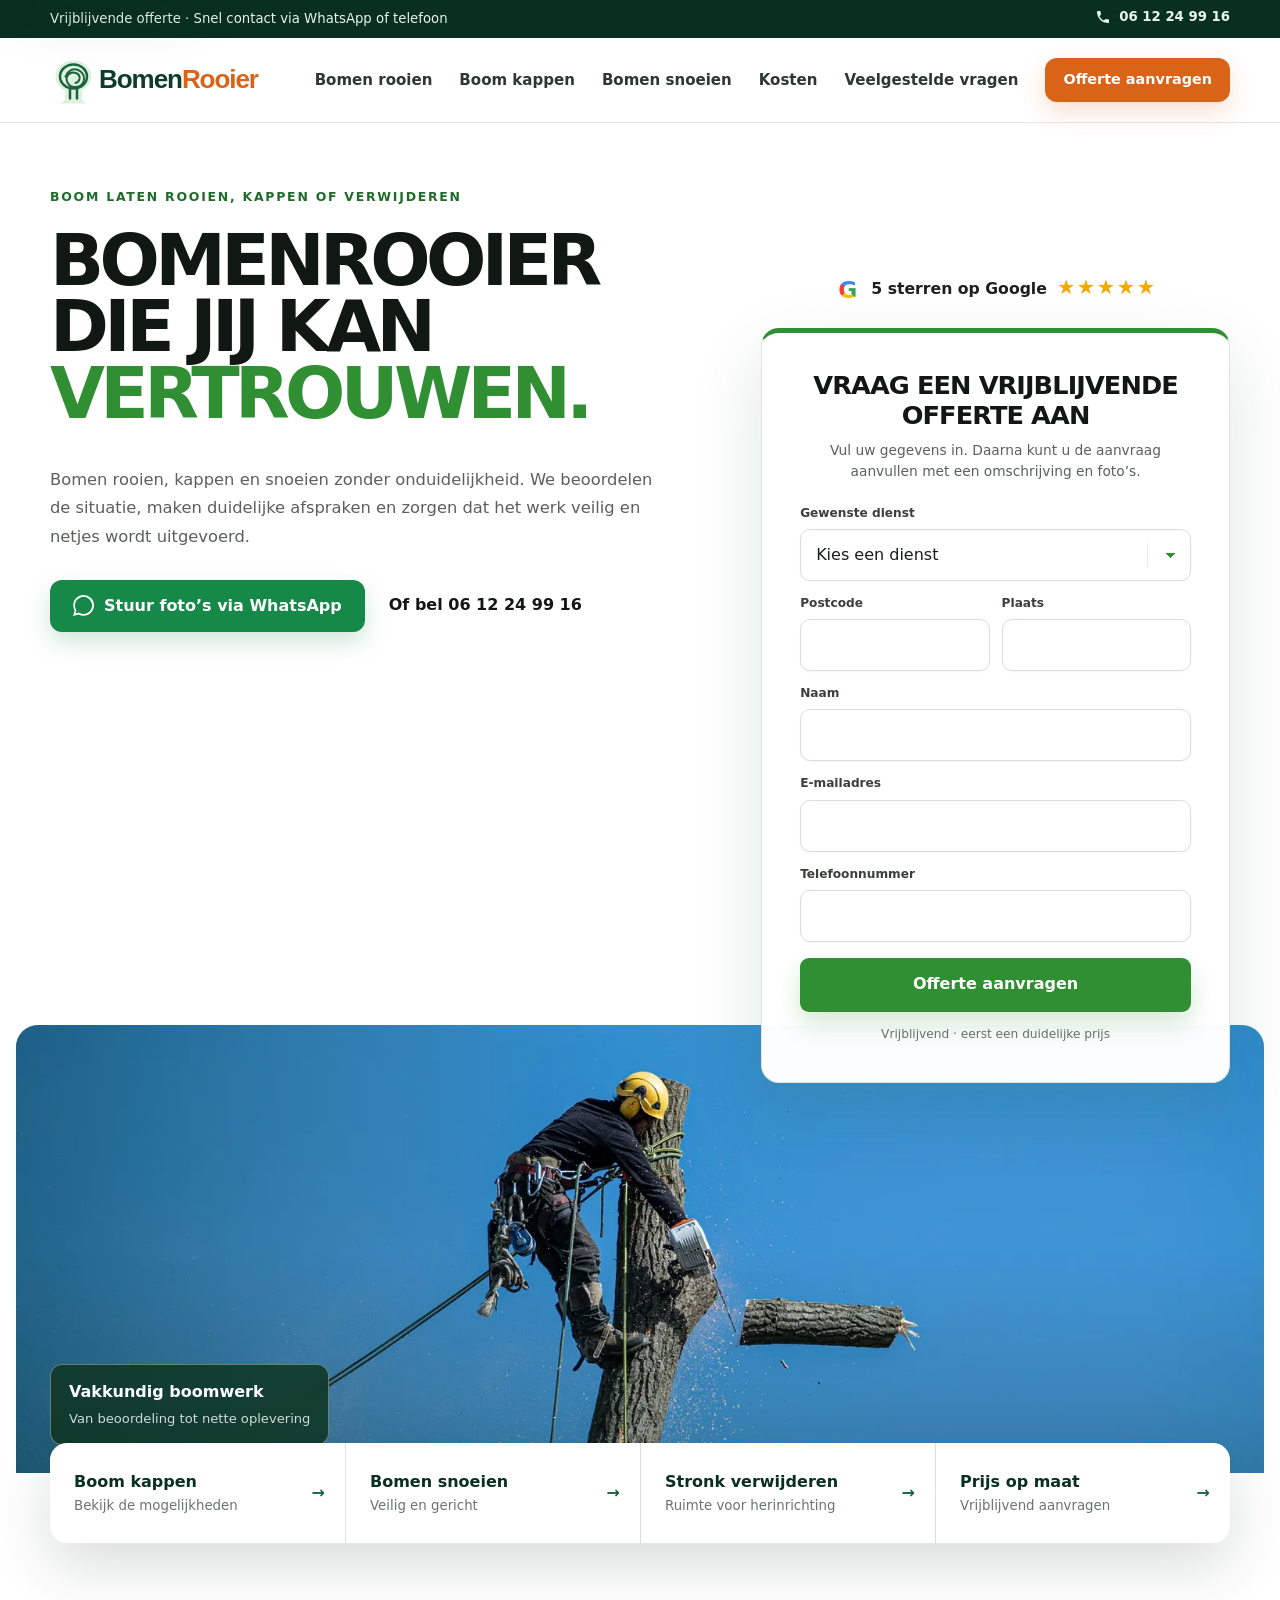
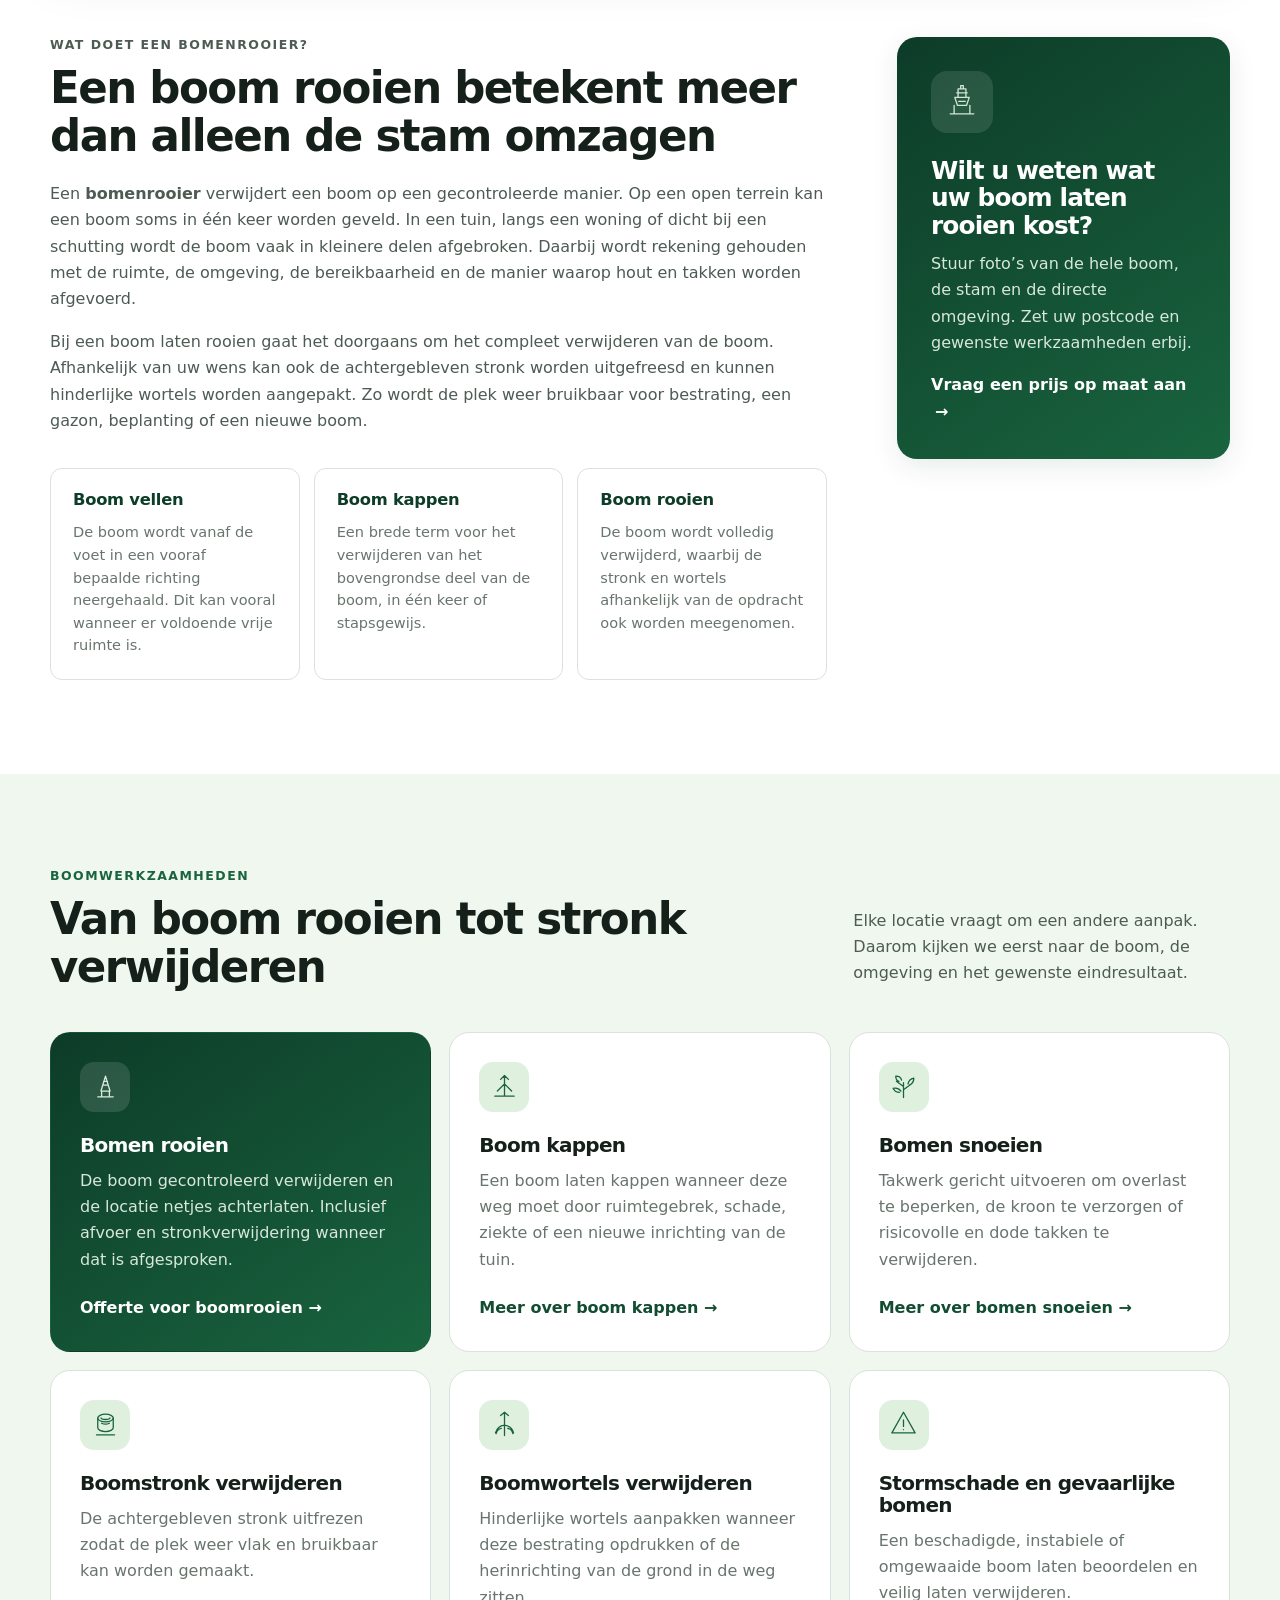
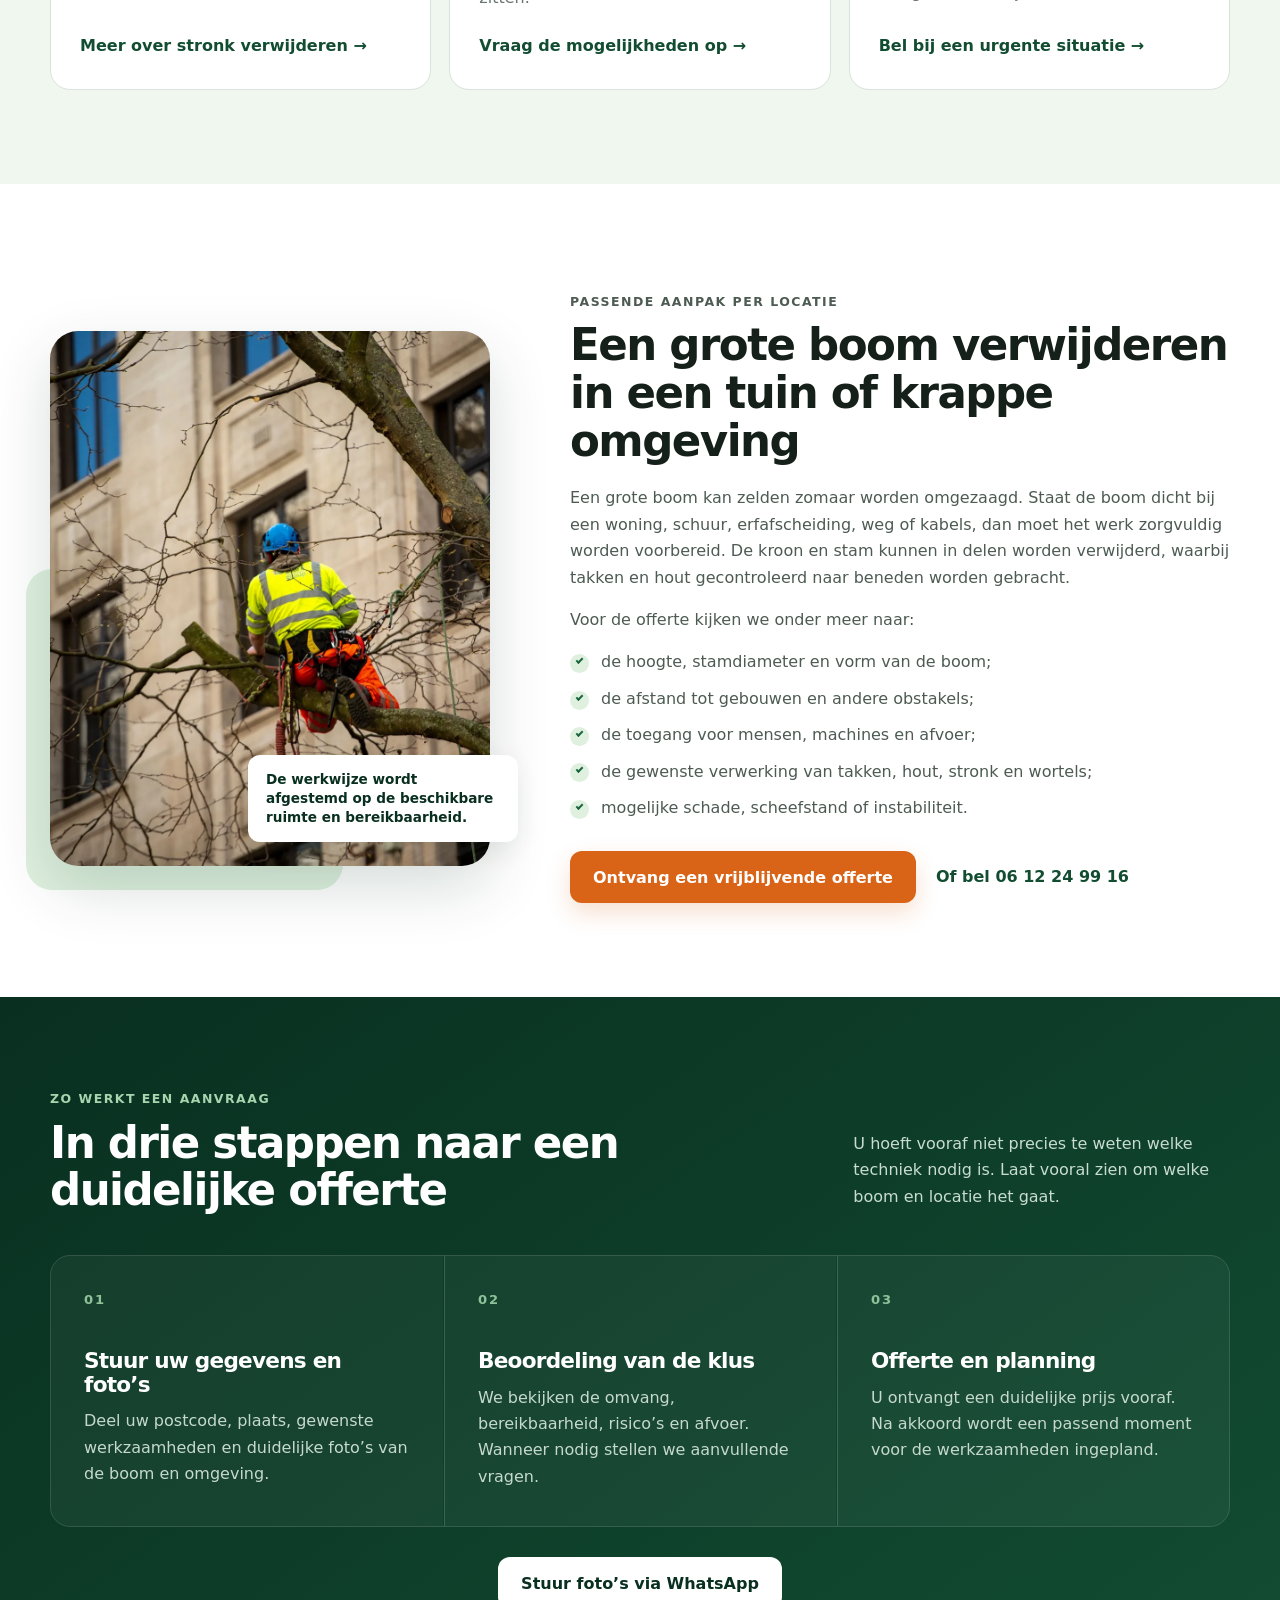
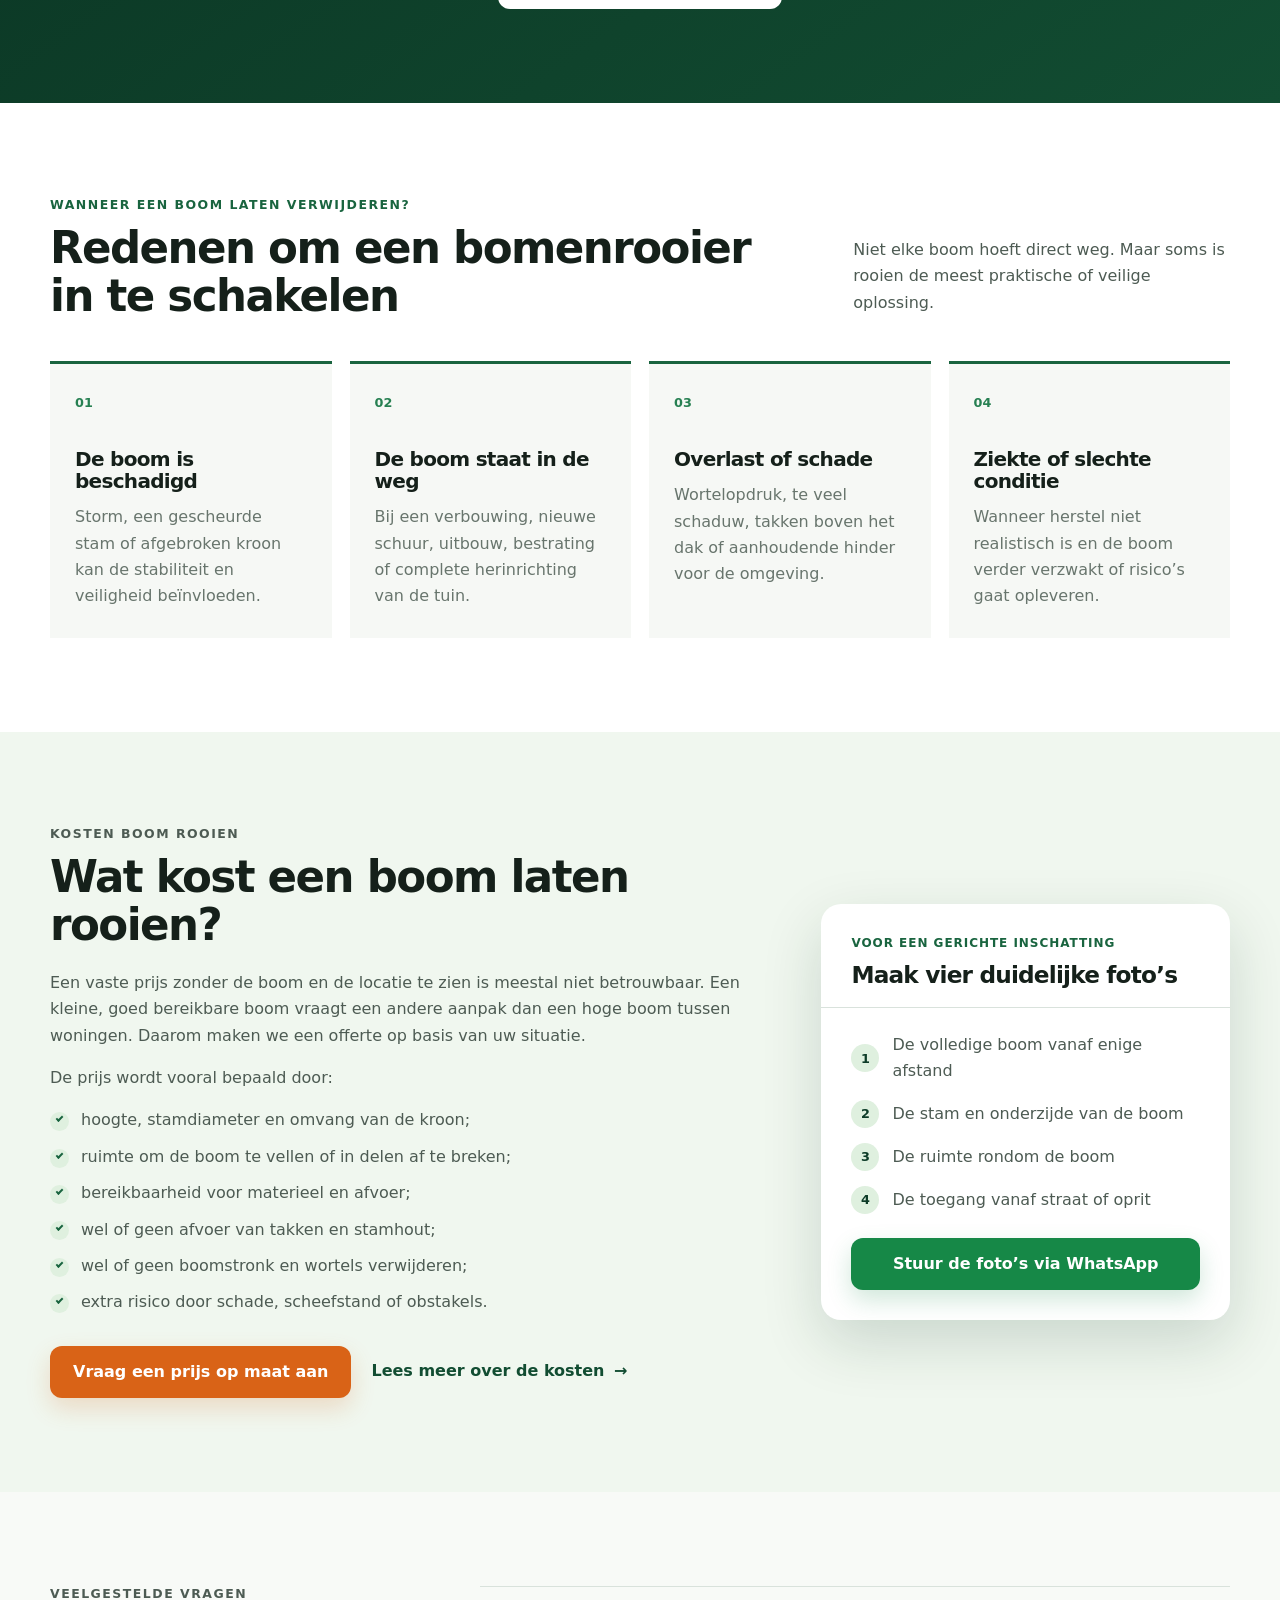
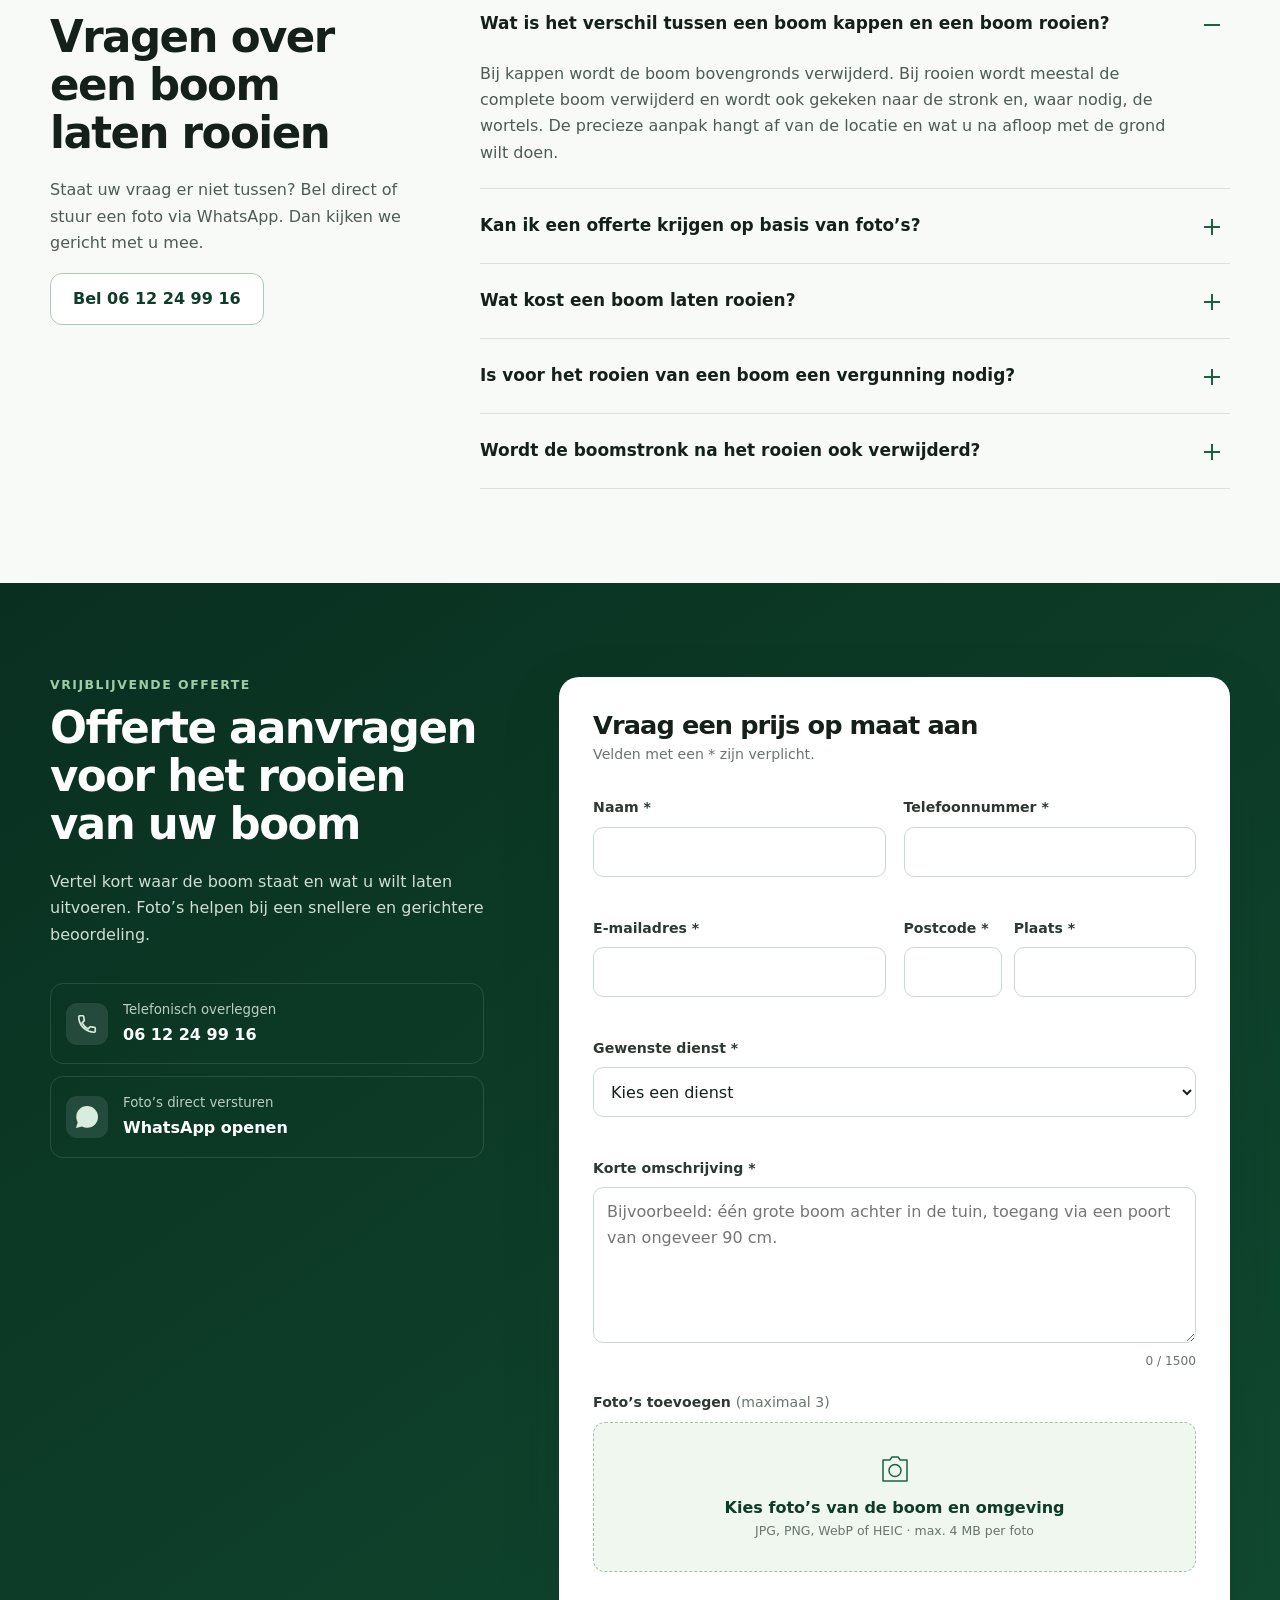
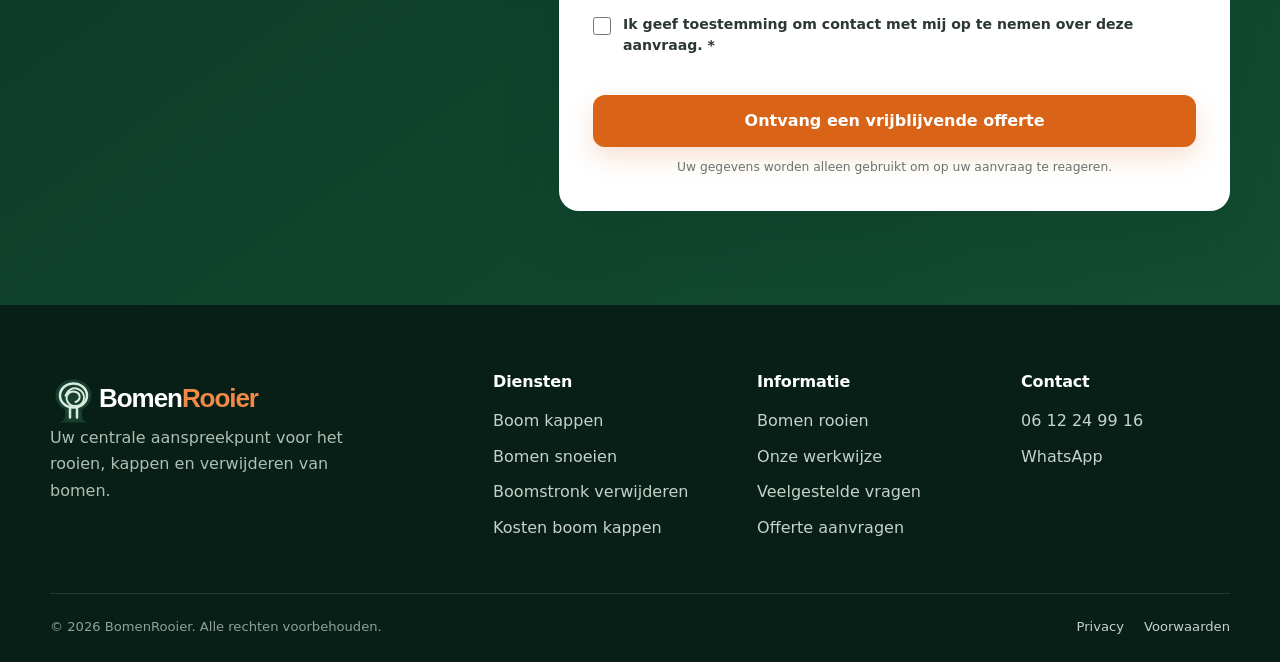
==== commit 5ab4a8ba: "Update form heading text for quote request" ====
--- a/index.html
+++ b/index.html
@@ -735,7 +735,7 @@
 
           <form class="trust-hero__form" id="hero-quick-form">
             <div class="trust-hero__form-heading">
-              <h2>Vraag gratis een offerte aan</h2>
+              <h2>Vraag een vrijblijvende offerte aan</h2>
               <p>Vul uw gegevens in. Daarna kunt u de aanvraag aanvullen met een omschrijving en foto’s.</p>
             </div>
 
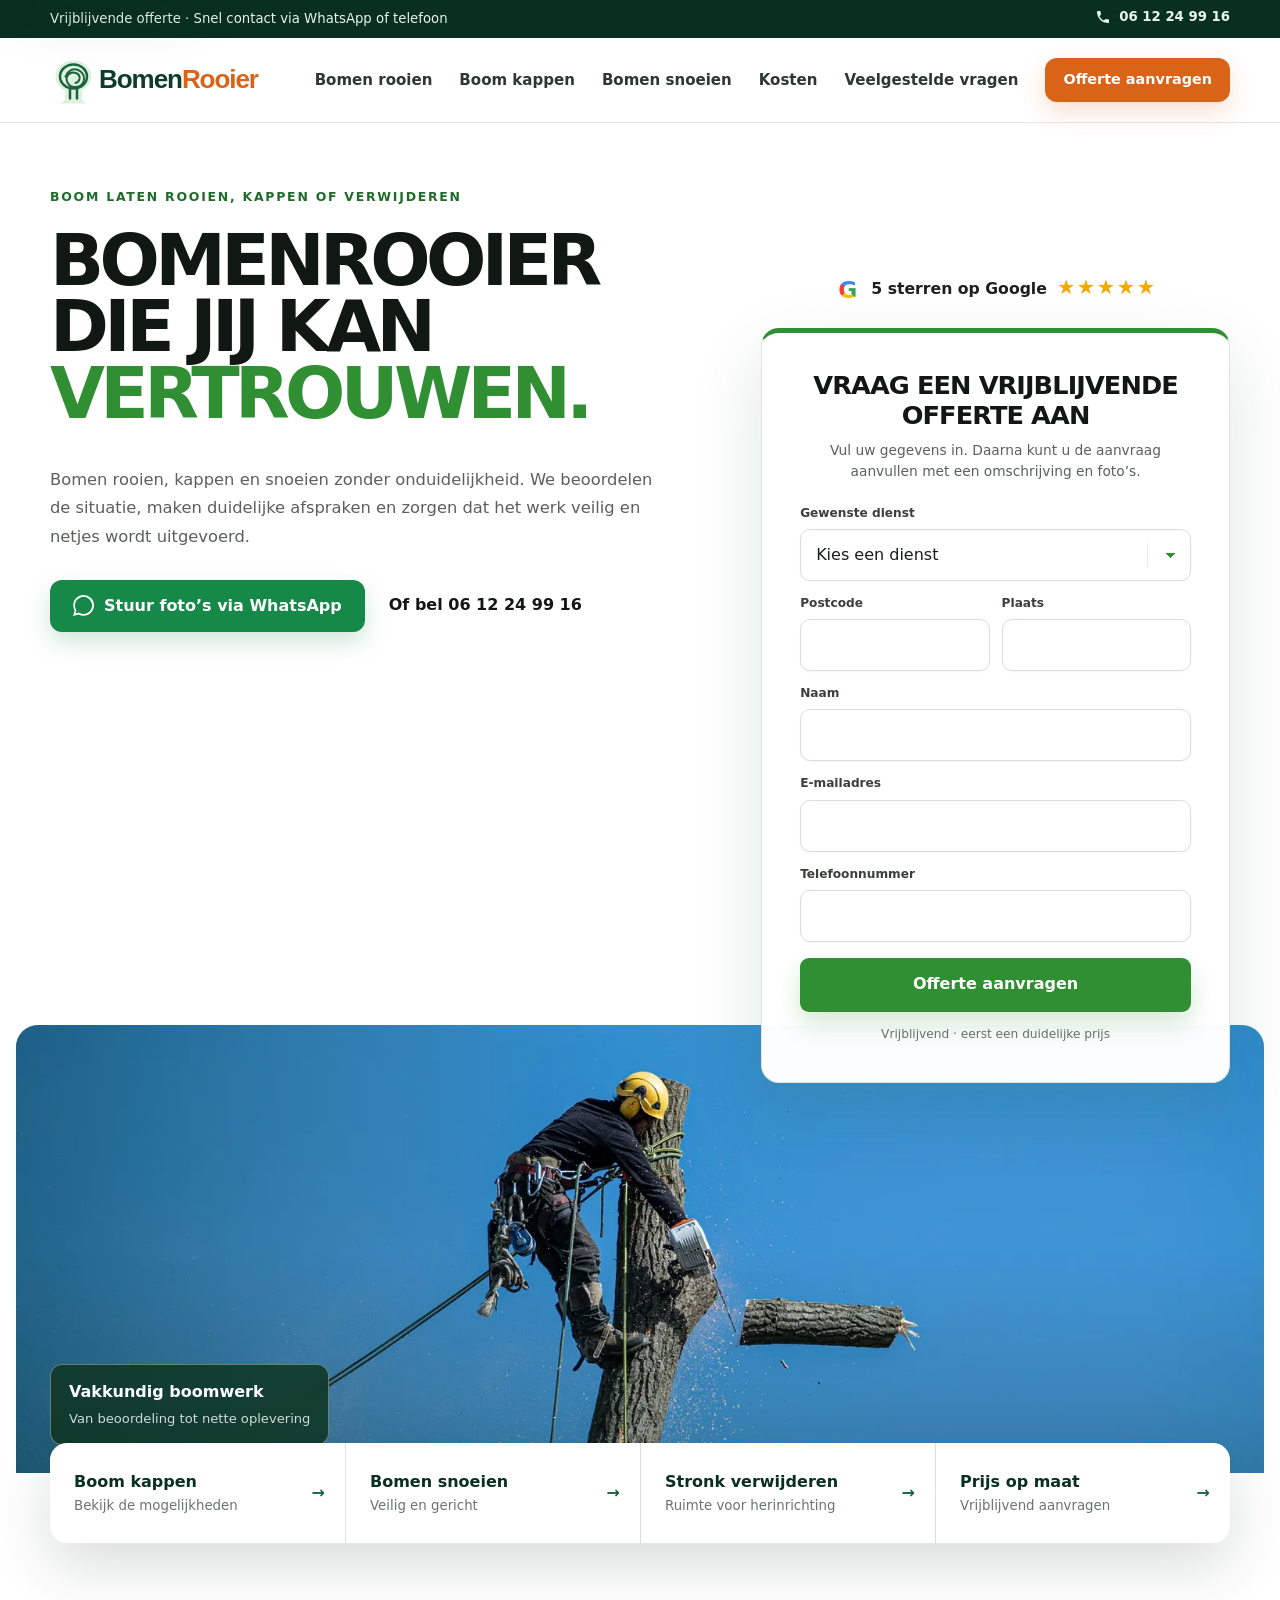
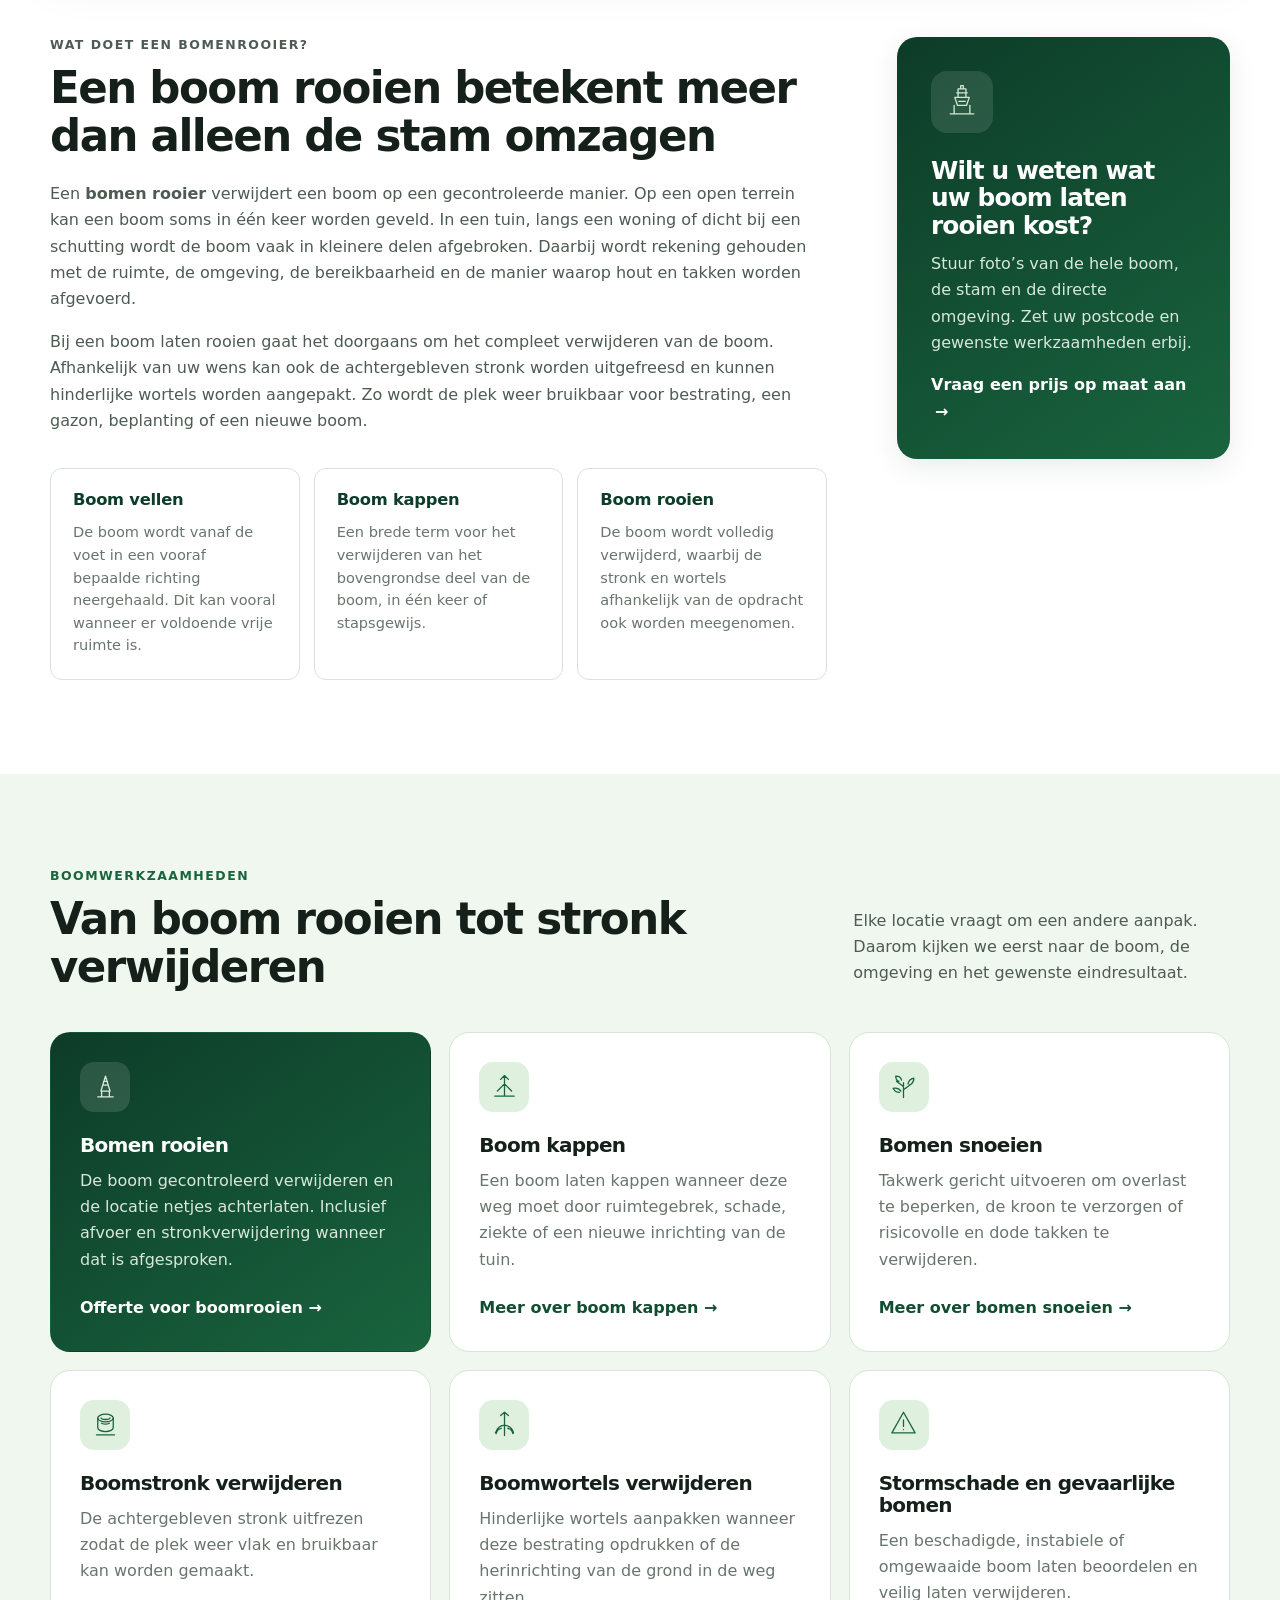
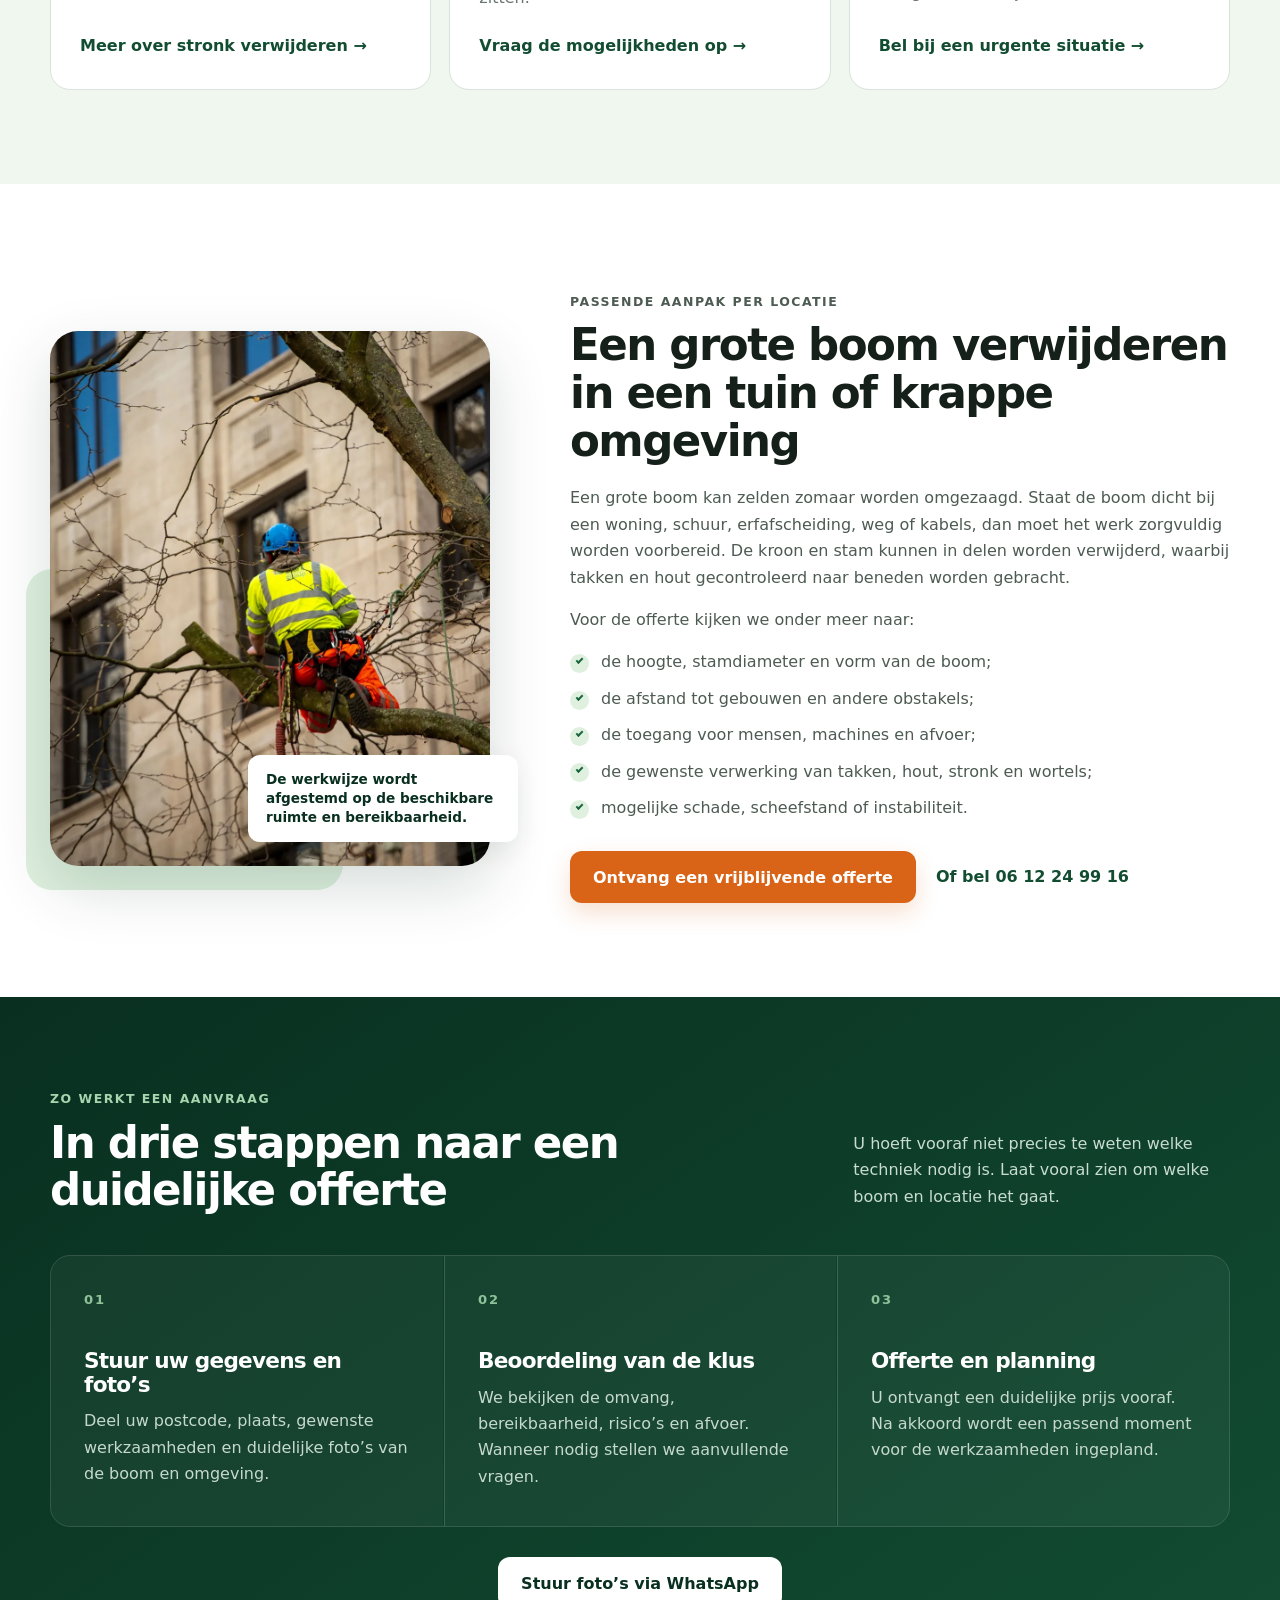
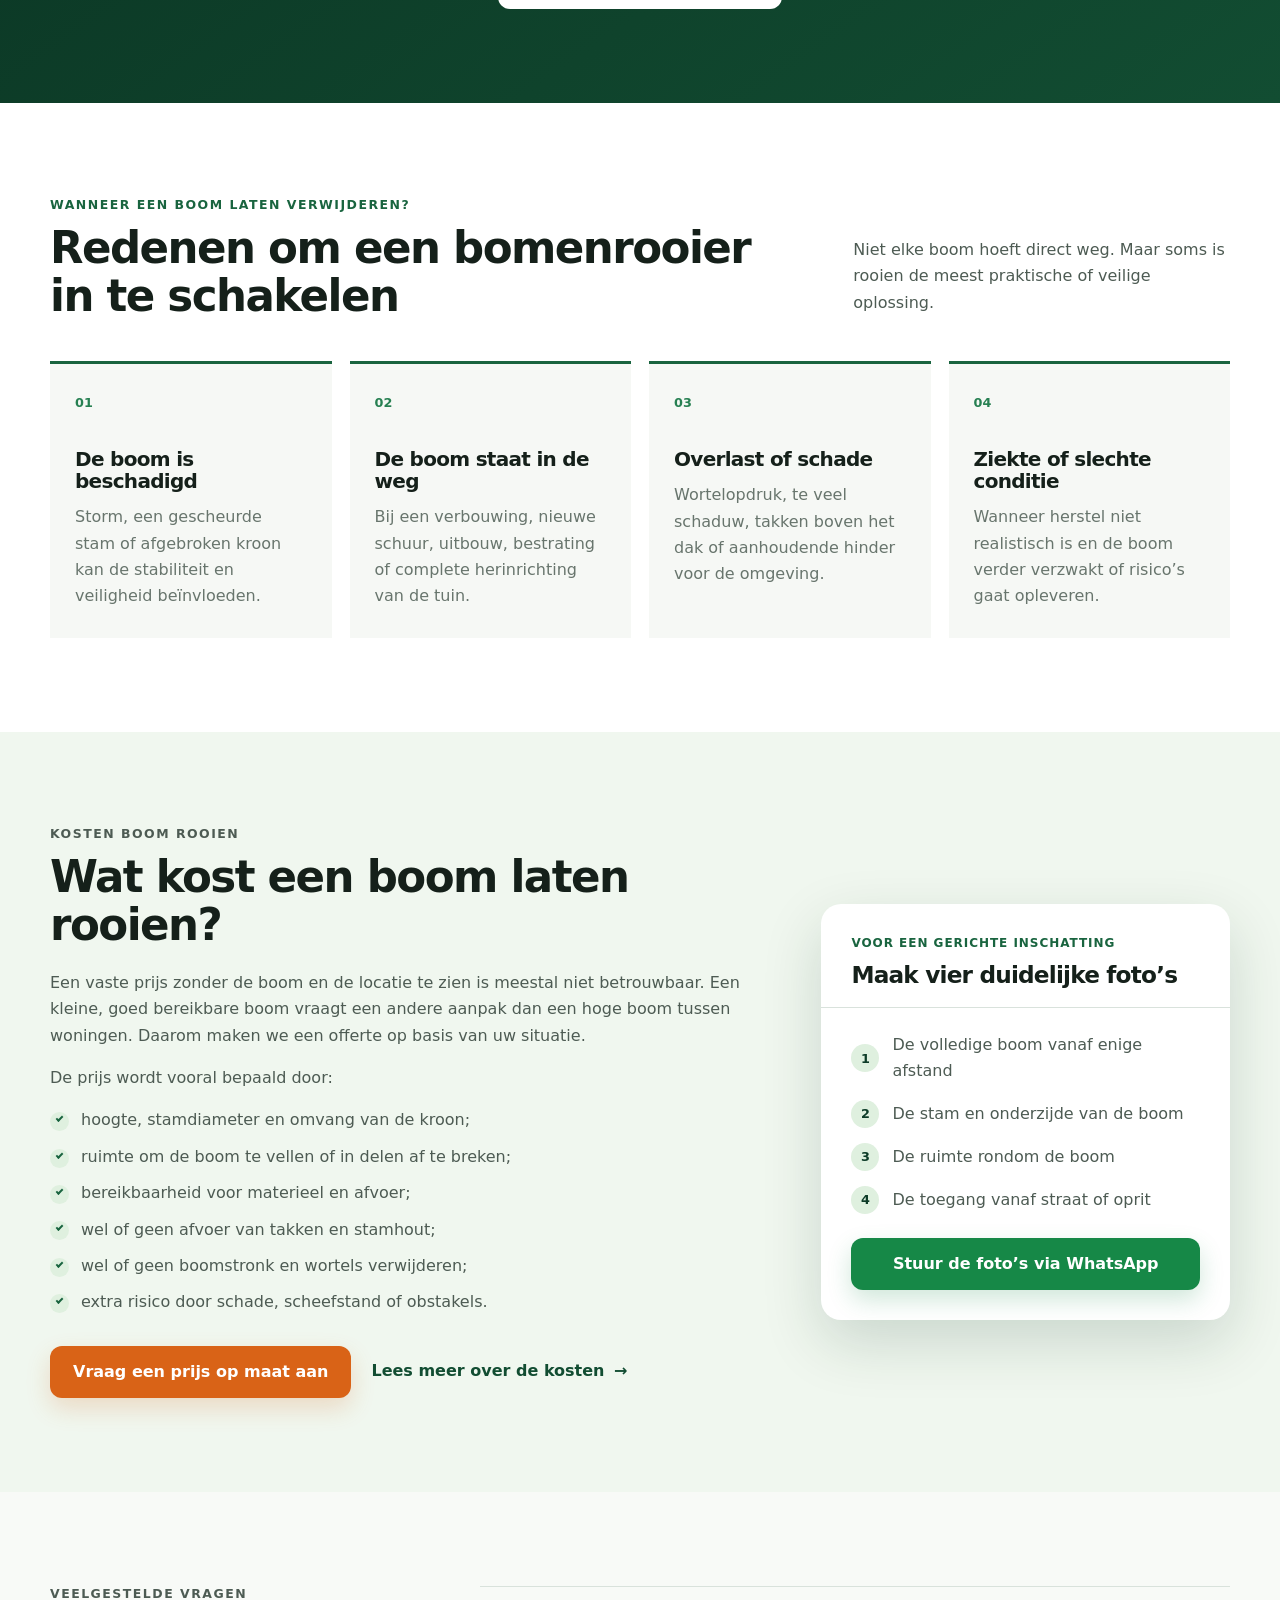
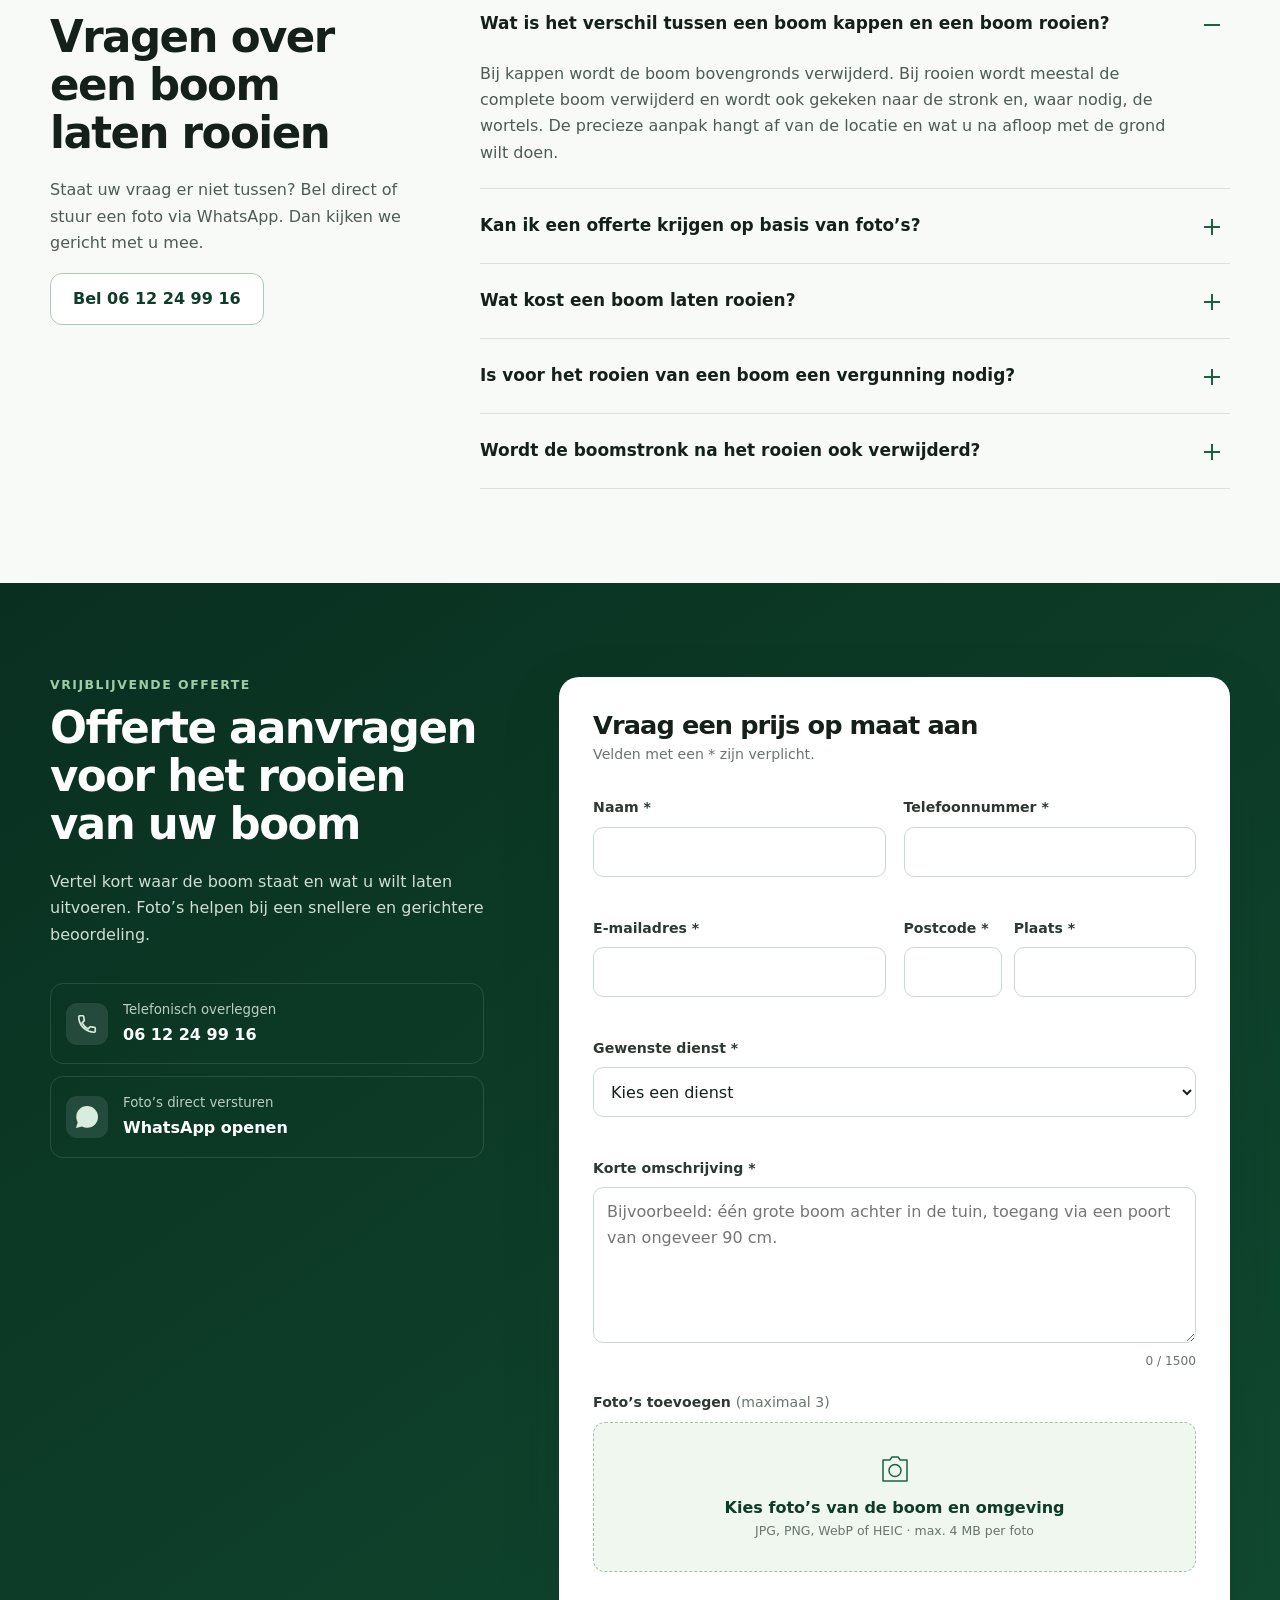
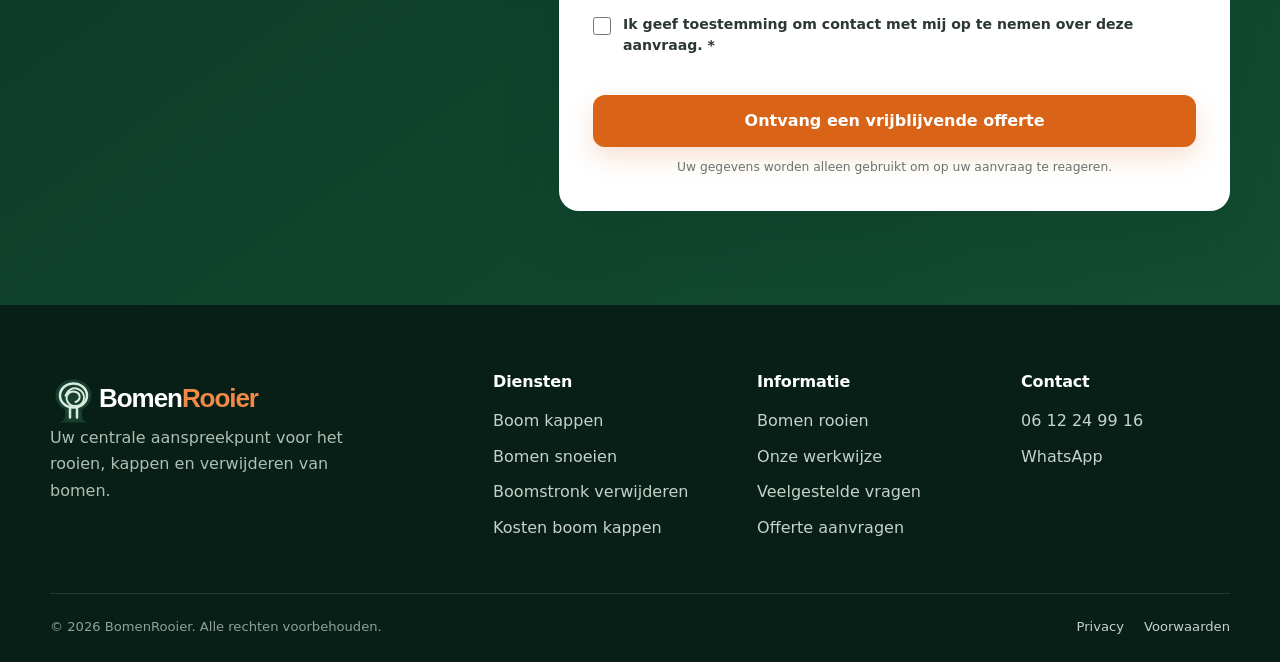
==== commit 4f0fd6ca: "Update index.html" ====
--- a/index.html
+++ b/index.html
@@ -816,7 +816,7 @@
         <div class="split__content">
           <p class="eyebrow">Wat doet een bomenrooier?</p>
           <h2 id="what-title">Een boom rooien betekent meer dan alleen de stam omzagen</h2>
-          <p>Een <strong>bomenrooier</strong> verwijdert een boom op een gecontroleerde manier. Op een open terrein kan een boom soms in één keer worden geveld. In een tuin, langs een woning of dicht bij een schutting wordt de boom vaak in kleinere delen afgebroken. Daarbij wordt rekening gehouden met de ruimte, de omgeving, de bereikbaarheid en de manier waarop hout en takken worden afgevoerd.</p>
+          <p>Een <strong>bomen rooier</strong> verwijdert een boom op een gecontroleerde manier. Op een open terrein kan een boom soms in één keer worden geveld. In een tuin, langs een woning of dicht bij een schutting wordt de boom vaak in kleinere delen afgebroken. Daarbij wordt rekening gehouden met de ruimte, de omgeving, de bereikbaarheid en de manier waarop hout en takken worden afgevoerd.</p>
           <p>Bij een boom laten rooien gaat het doorgaans om het compleet verwijderen van de boom. Afhankelijk van uw wens kan ook de achtergebleven stronk worden uitgefreesd en kunnen hinderlijke wortels worden aangepakt. Zo wordt de plek weer bruikbaar voor bestrating, een gazon, beplanting of een nieuwe boom.</p>
           <div class="definition-grid">
             <article>
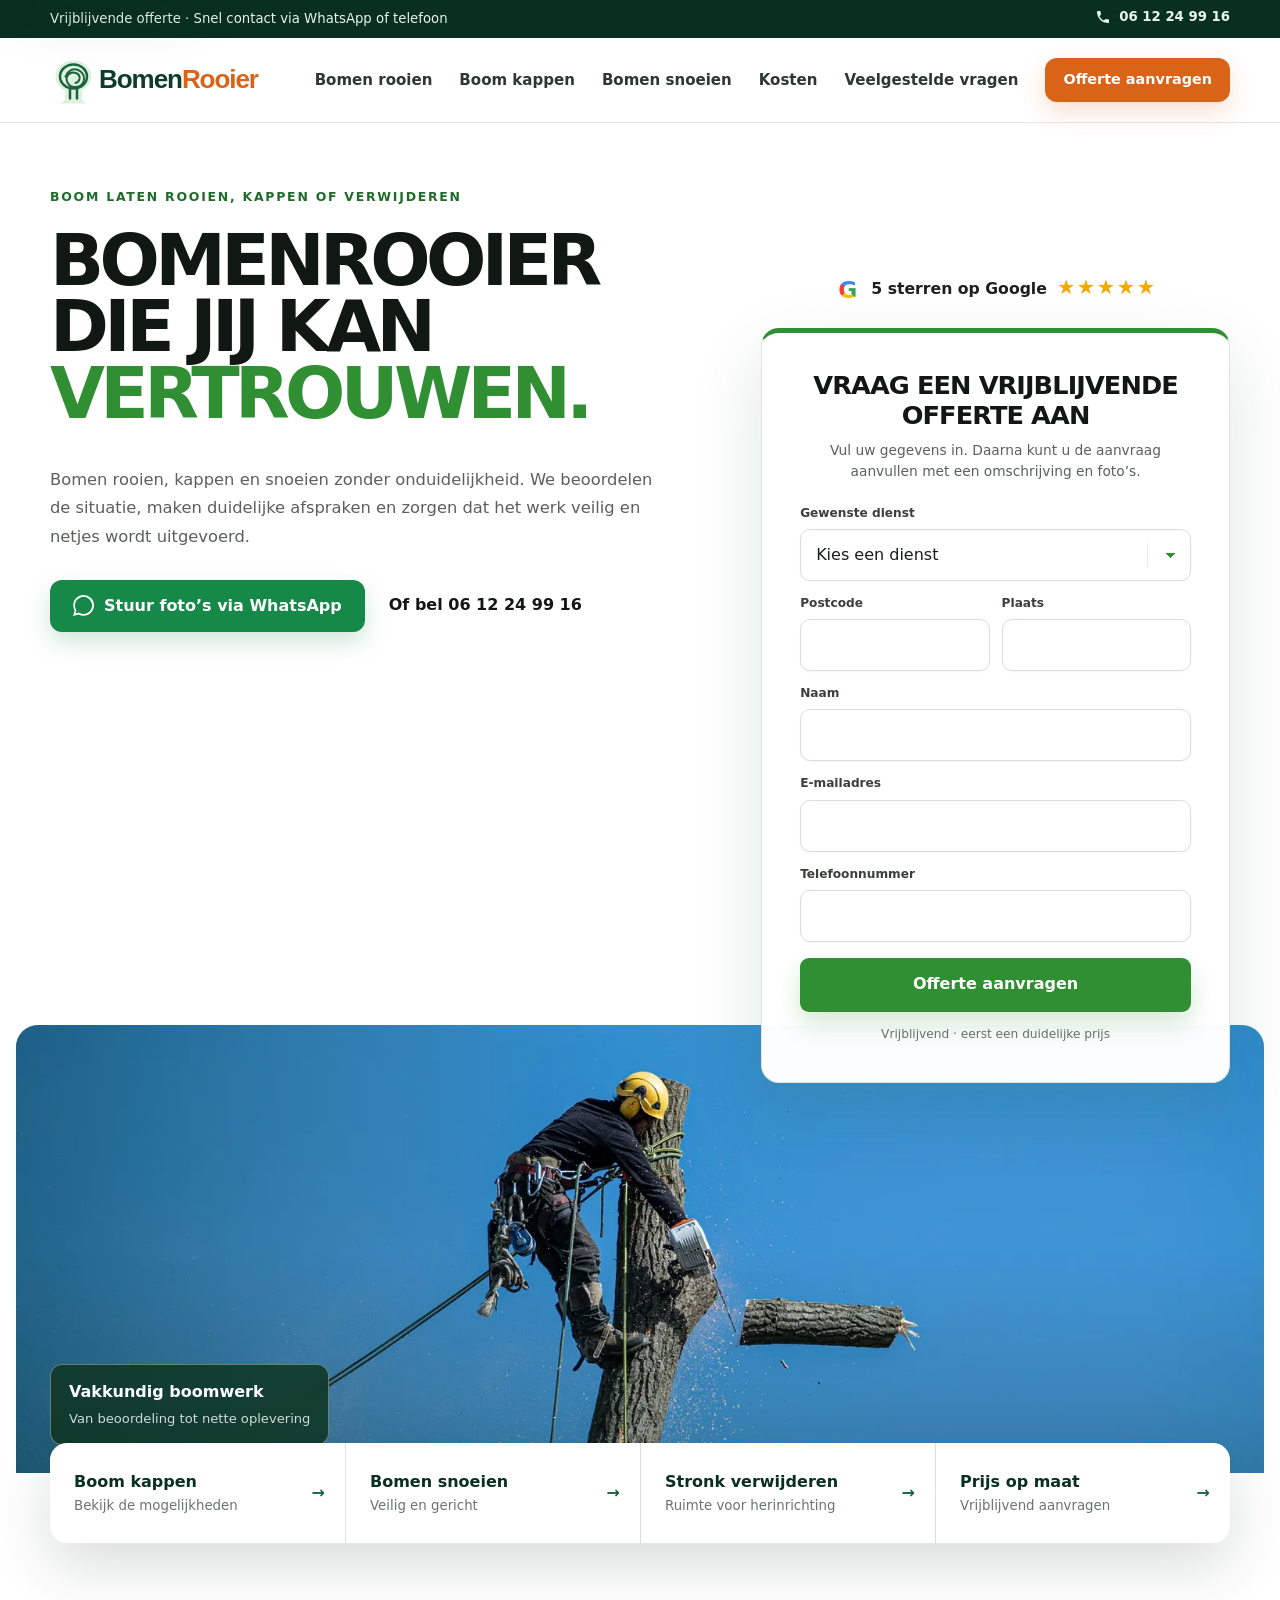
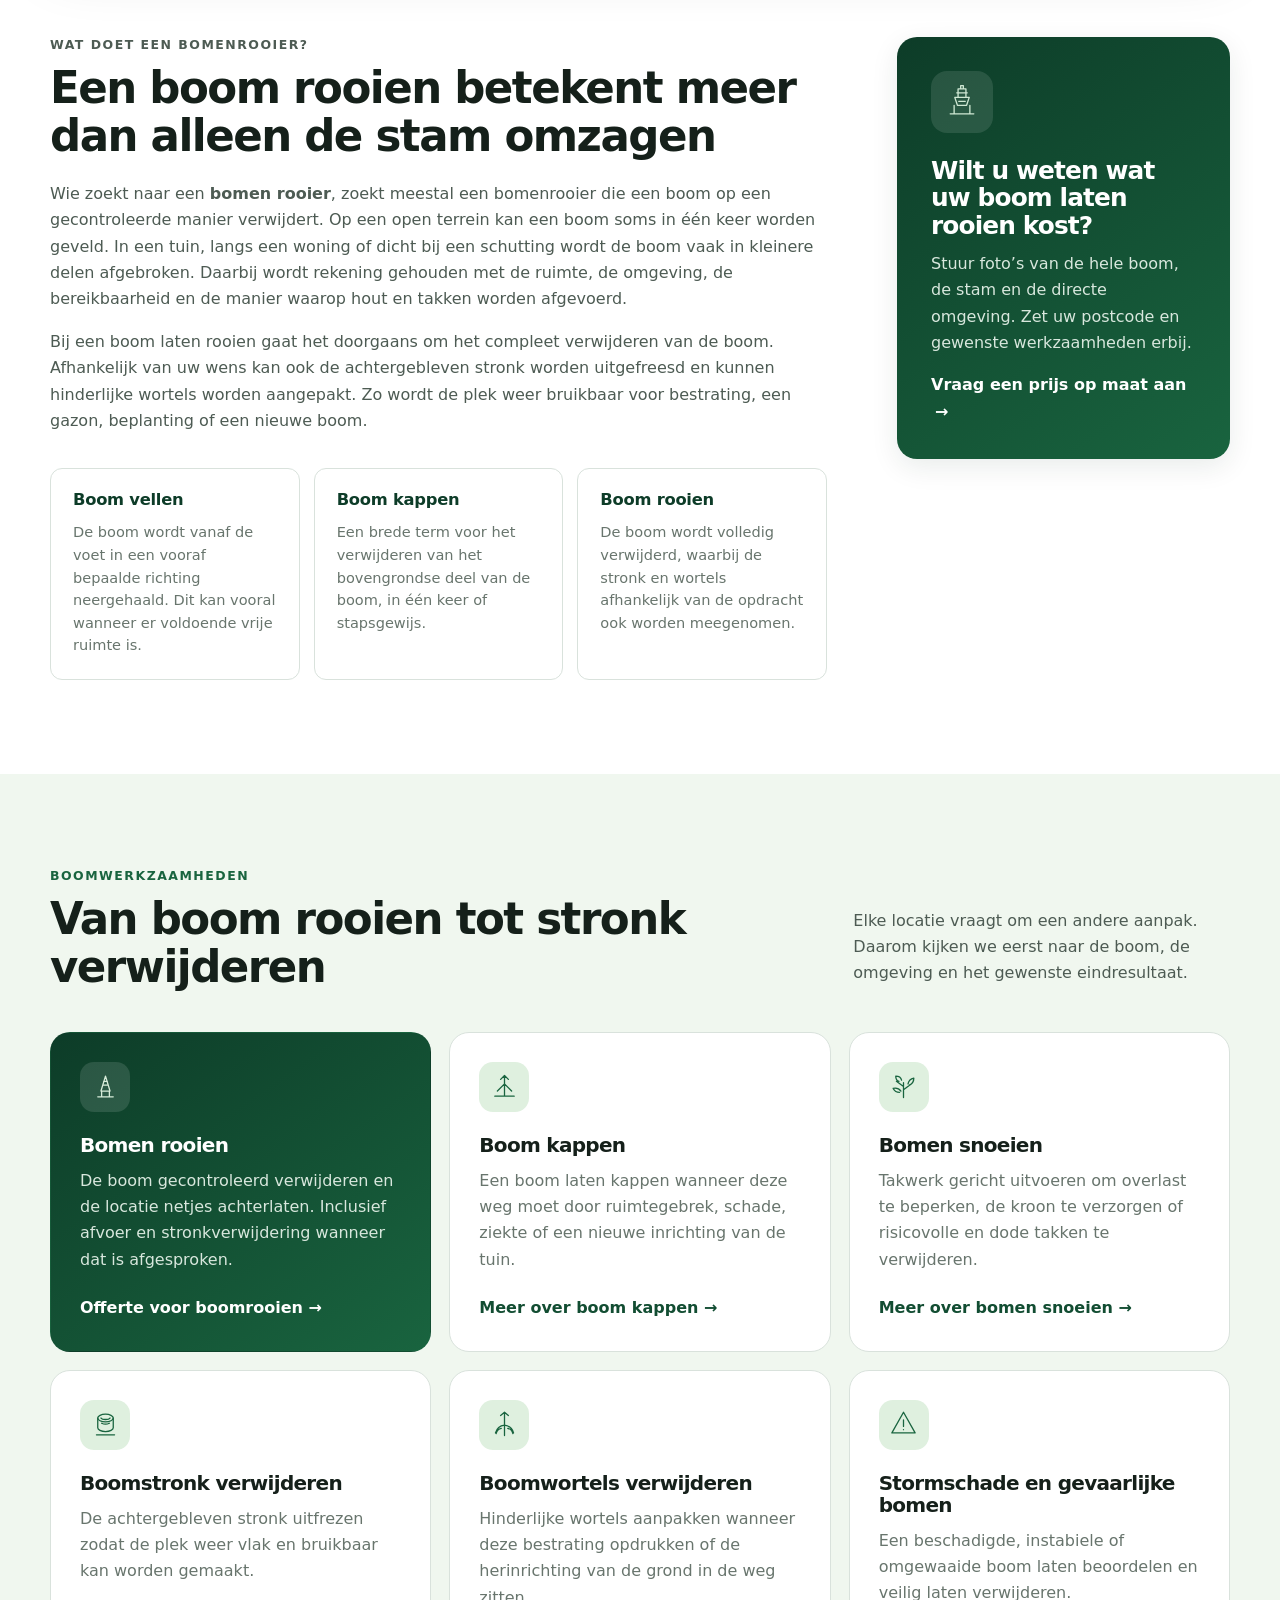
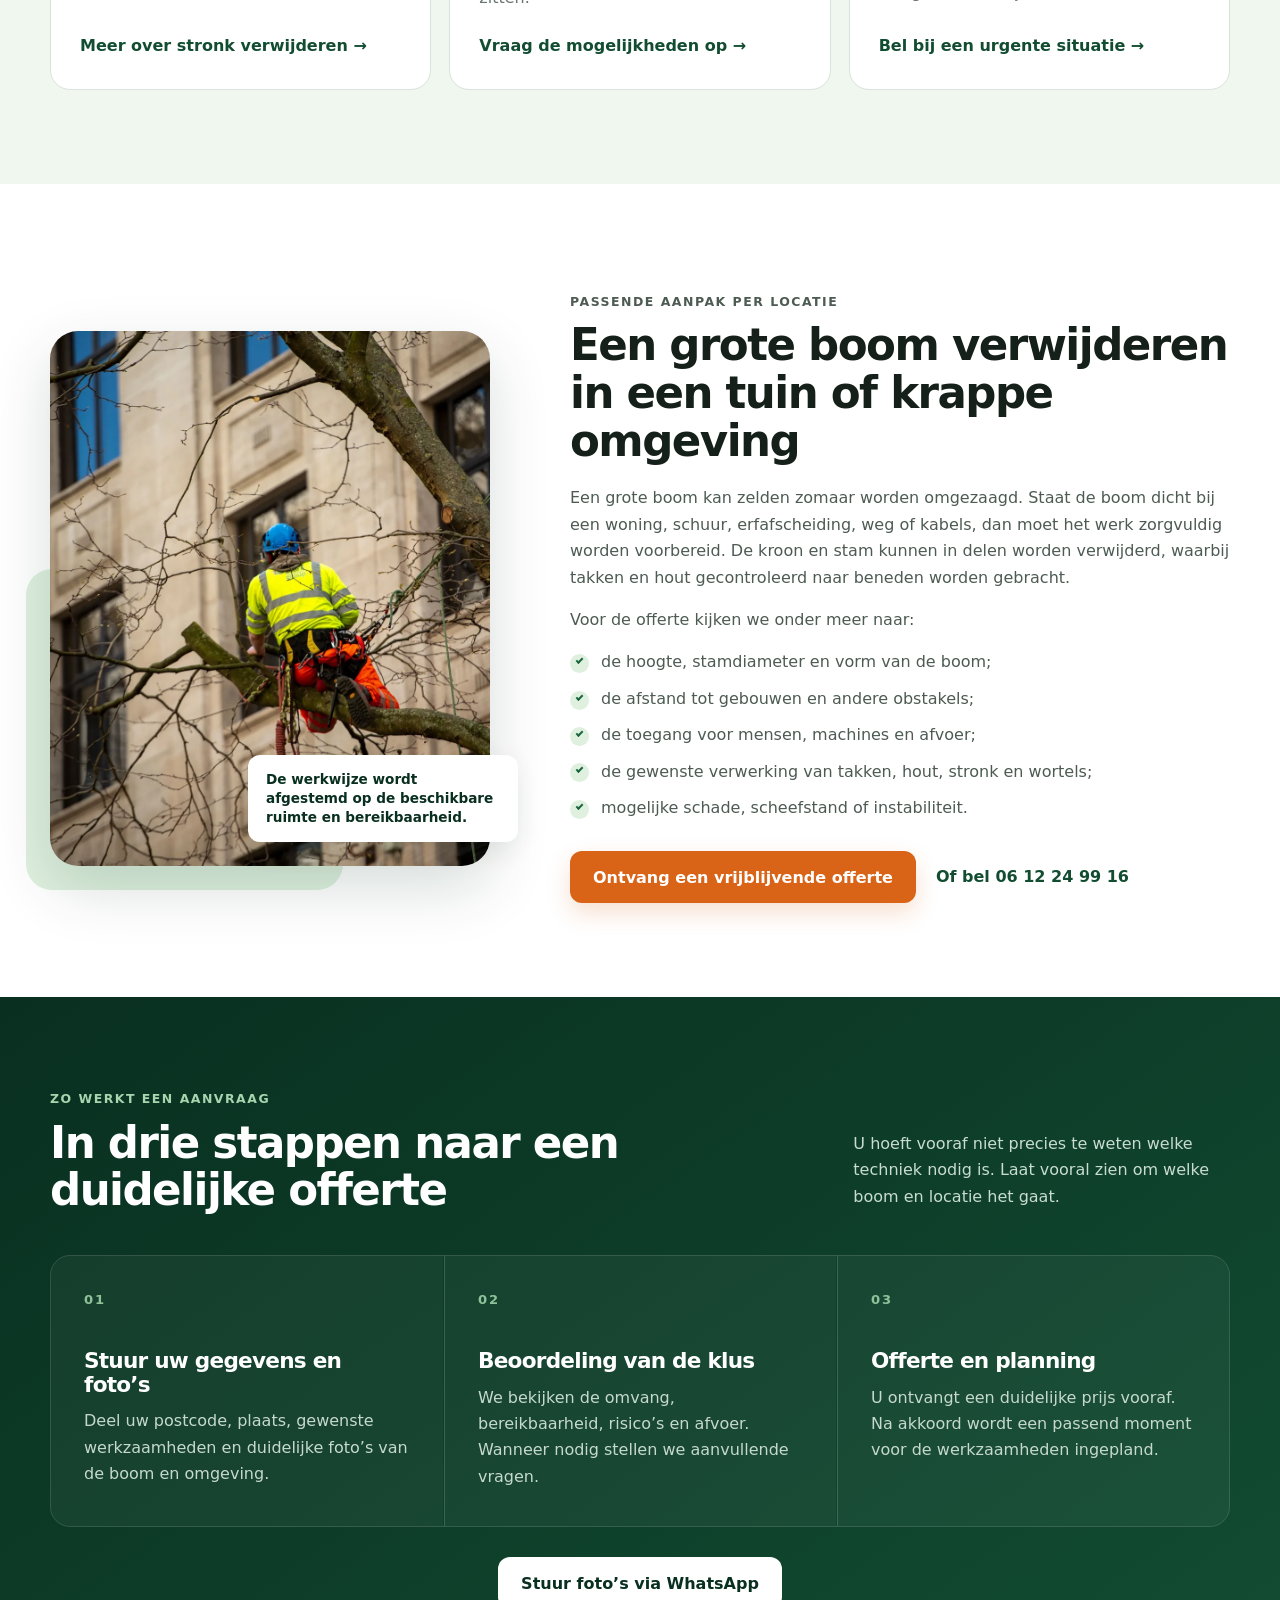
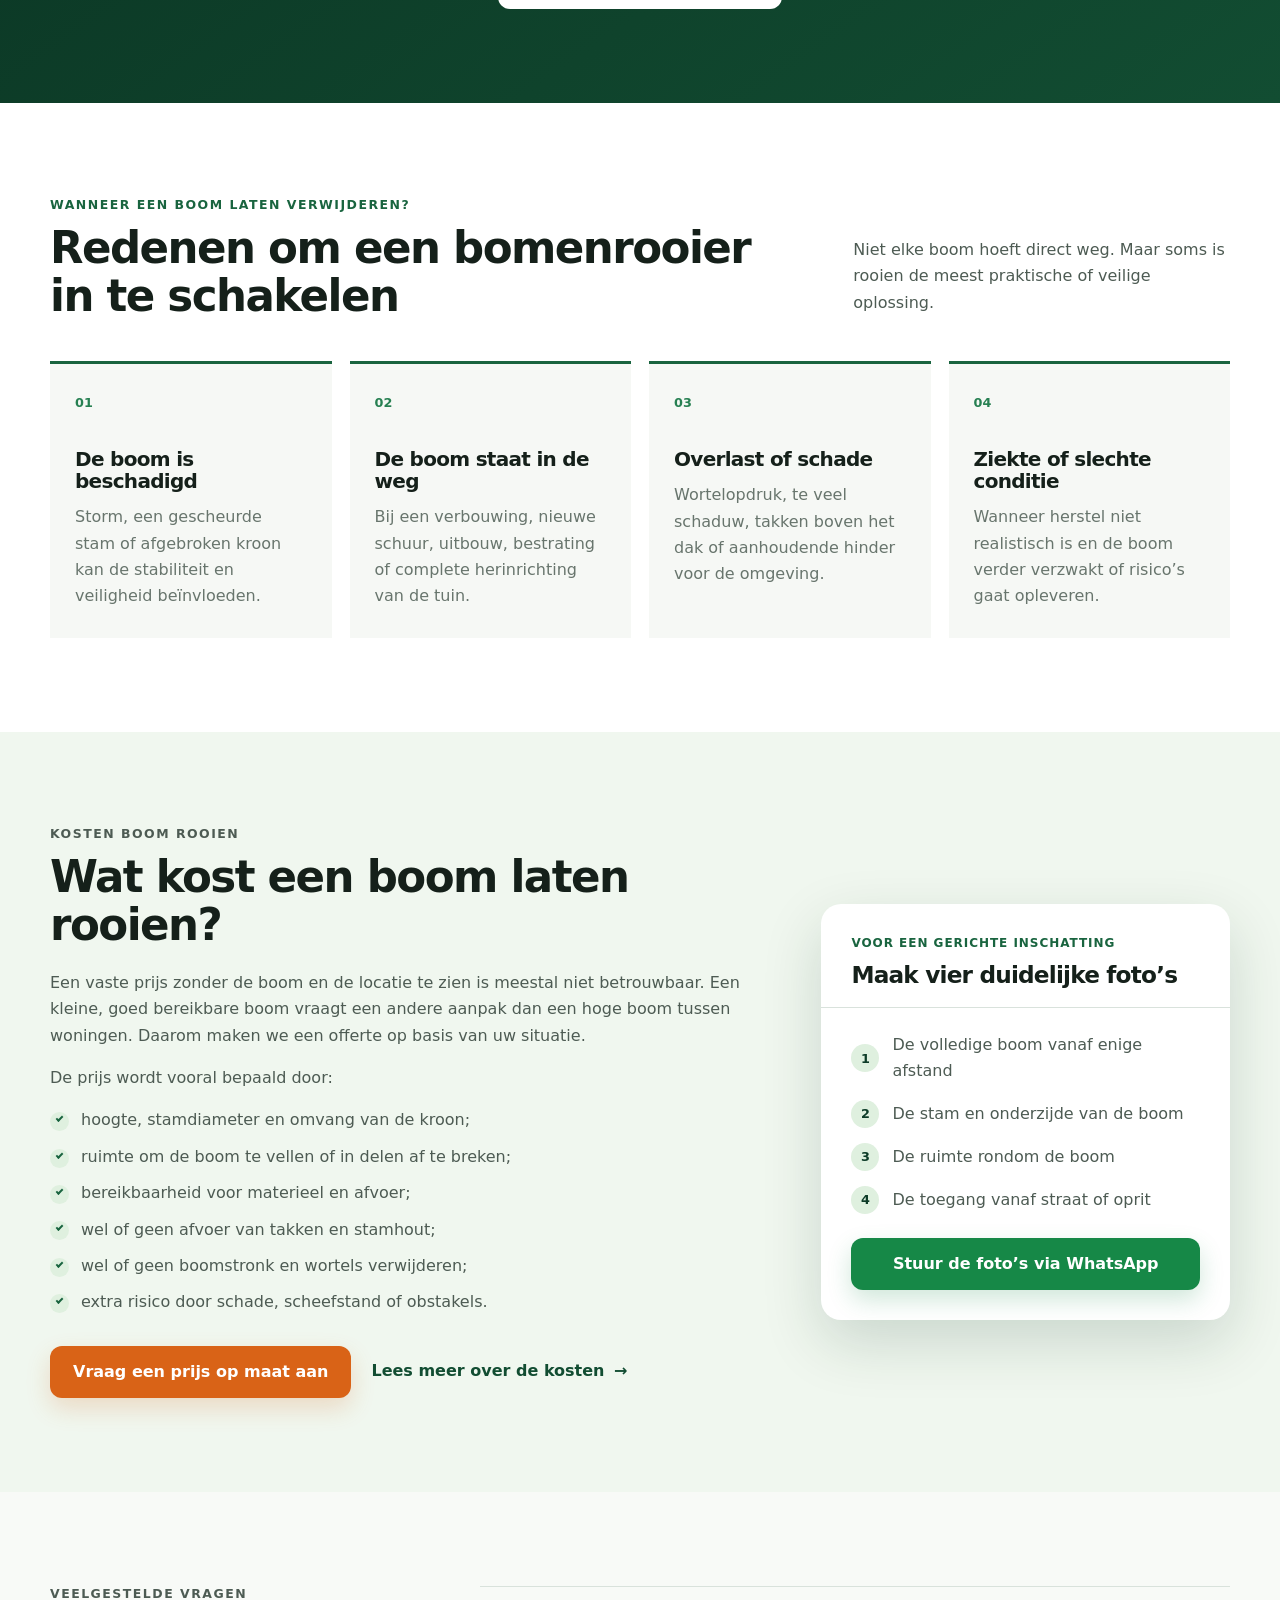
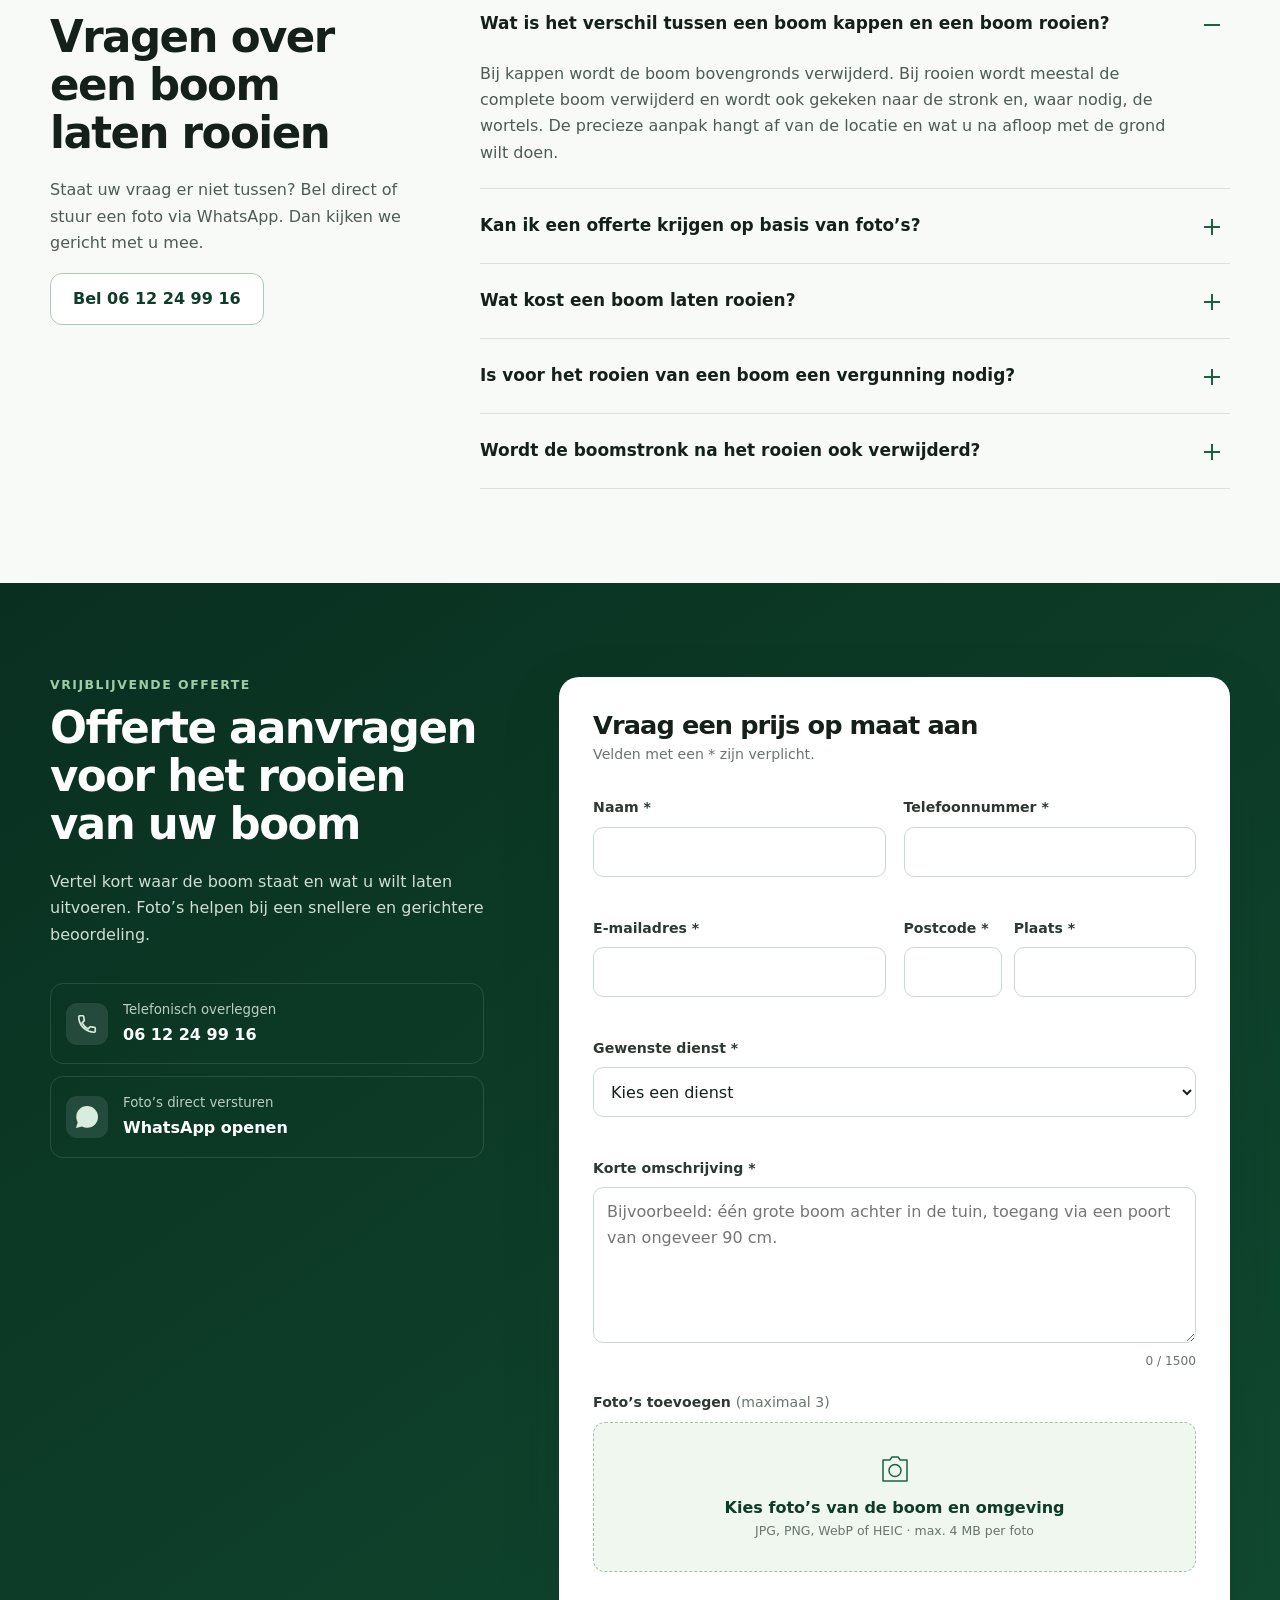
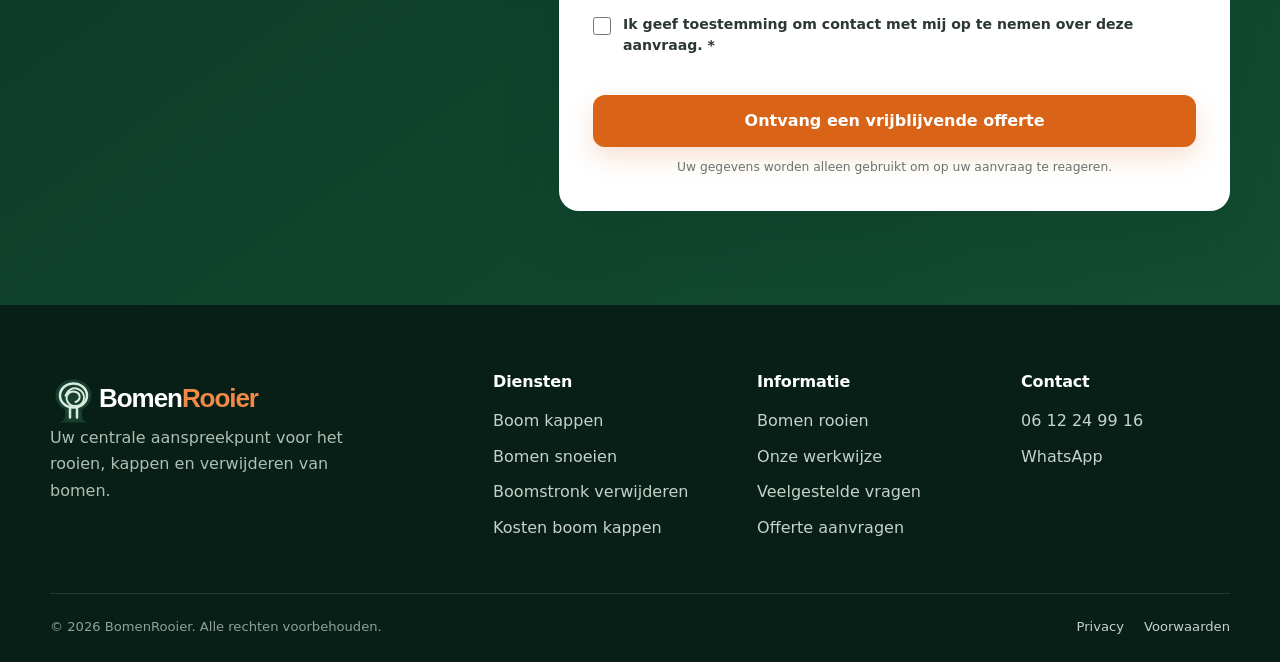
==== commit 51fbf49c: "Update content about tree removal services" ====
--- a/index.html
+++ b/index.html
@@ -816,9 +816,11 @@
         <div class="split__content">
           <p class="eyebrow">Wat doet een bomenrooier?</p>
           <h2 id="what-title">Een boom rooien betekent meer dan alleen de stam omzagen</h2>
-          <p>Een <strong>bomen rooier</strong> verwijdert een boom op een gecontroleerde manier. Op een open terrein kan een boom soms in één keer worden geveld. In een tuin, langs een woning of dicht bij een schutting wordt de boom vaak in kleinere delen afgebroken. Daarbij wordt rekening gehouden met de ruimte, de omgeving, de bereikbaarheid en de manier waarop hout en takken worden afgevoerd.</p>
-          <p>Bij een boom laten rooien gaat het doorgaans om het compleet verwijderen van de boom. Afhankelijk van uw wens kan ook de achtergebleven stronk worden uitgefreesd en kunnen hinderlijke wortels worden aangepakt. Zo wordt de plek weer bruikbaar voor bestrating, een gazon, beplanting of een nieuwe boom.</p>
-          <div class="definition-grid">
+        <p>Wie zoekt naar een <strong>bomen rooier</strong>, zoekt meestal een bomenrooier die een boom op een gecontroleerde manier verwijdert. Op een open terrein kan een boom soms in één keer worden geveld. In een tuin, langs een woning of dicht bij een schutting wordt de boom vaak in kleinere delen afgebroken. Daarbij wordt rekening gehouden met de ruimte, de omgeving, de bereikbaarheid en de manier waarop hout en takken worden afgevoerd.</p>
+
+<p>Bij een boom laten rooien gaat het doorgaans om het compleet verwijderen van de boom. Afhankelijk van uw wens kan ook de achtergebleven stronk worden uitgefreesd en kunnen hinderlijke wortels worden aangepakt. Zo wordt de plek weer bruikbaar voor bestrating, een gazon, beplanting of een nieuwe boom.</p>
+
+<div class="definition-grid">
             <article>
               <h3>Boom vellen</h3>
               <p>De boom wordt vanaf de voet in een vooraf bepaalde richting neergehaald. Dit kan vooral wanneer er voldoende vrije ruimte is.</p>
